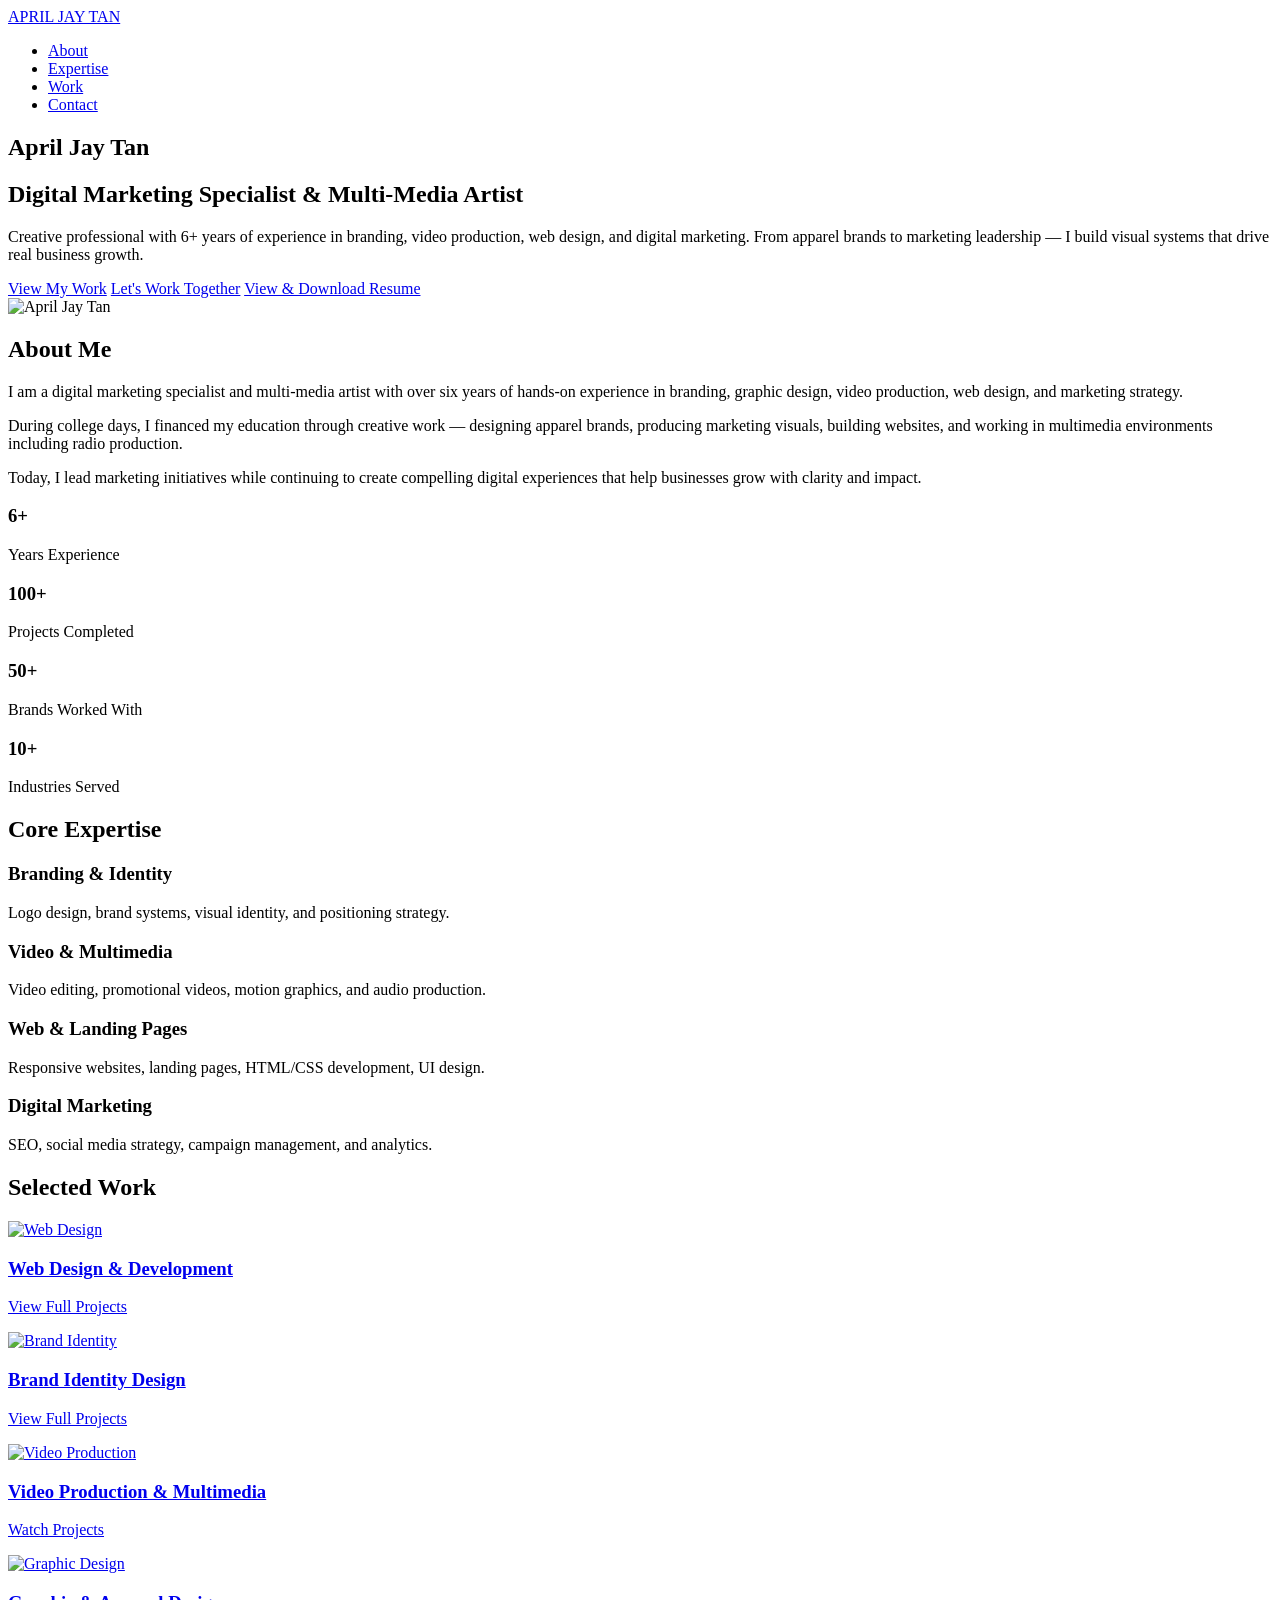
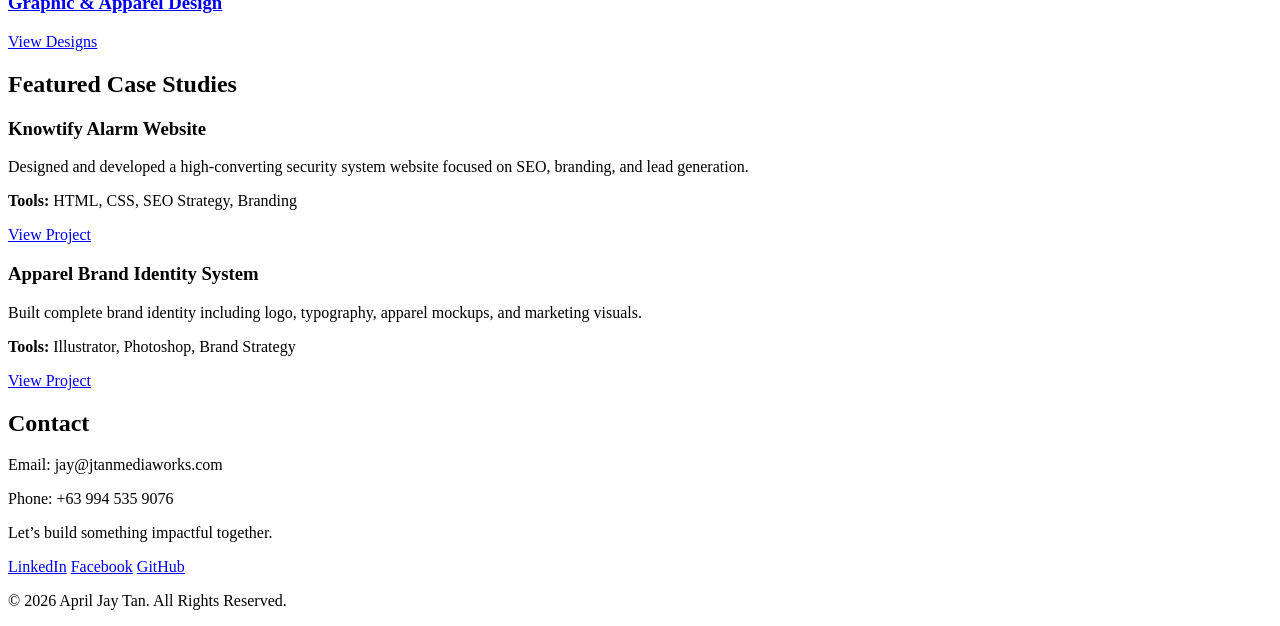
==== index.html @ 12b5ad84 "Update index.html" ====
<!DOCTYPE html>
<html lang="en">
<head>
    <meta charset="UTF-8">
    <title>April Jay Tan | Digital Marketing & Multi-Media Artist</title>
    <meta name="viewport" content="width=device-width, initial-scale=1.0">
    <meta name="description" content="Official portfolio of April Jay Tan - Digital Marketing Specialist and Multi-Media Artist specializing in branding, video production, web design, and marketing strategy.">

    <link rel="stylesheet" href="style.css">

    <!-- Google Font -->
    <link href="https://fonts.googleapis.com/css2?family=Poppins:wght@300;400;600;700&display=swap" rel="stylesheet">
</head>
<body>

<!-- NAVIGATION -->
<nav>
    <div class="container nav-container">
      <a href="#home" class="logo">APRIL JAY TAN</a>
        <ul>
            <li><a href="#about">About</a></li>
            <li><a href="#services">Expertise</a></li>
            <li><a href="#portfolio">Work</a></li>
            <li><a href="#contact">Contact</a></li>
        </ul>
    </div>
</nav>

<!-- HERO SECTION -->
<section id="home" class="hero">
    <div class="container hero-container">

        <div class="hero-text">
            <h1>April Jay Tan</h1>
            <h2 class="hero-subtitle">
                Digital Marketing Specialist & Multi-Media Artist
            </h2>

            <p>
                Creative professional with 6+ years of experience in branding, video production, web design, and digital marketing.
                From apparel brands to marketing leadership — I build visual systems that drive real business growth.
            </p>

            <div class="hero-buttons">
                <a href="#portfolio" class="btn">View My Work</a>
                <a href="#contact" class="btn btn-outline">Let's Work Together</a>
               <a href="resume.html" class="btn btn-download">
    View & Download Resume
</a>
            </div>
        </div>

        <div class="hero-image">
            <img src="assets/profile.jpg" alt="April Jay Tan">
        </div>

    </div>
</section>

<!-- ABOUT -->
<section id="about" class="section reveal">
    <div class="container">
        <h2>About Me</h2>
        <p>
            I am a digital marketing specialist and multi-media artist with over six years of hands-on experience in branding, graphic design, video production, web design, and marketing strategy.
        </p>
        <p>
            During college days, I financed my education through creative work — designing apparel brands, producing marketing visuals, building websites, and working in multimedia environments including radio production.
        </p>
        <p>
            Today, I lead marketing initiatives while continuing to create compelling digital experiences that help businesses grow with clarity and impact.
        </p>
    </div>
</section>
<section class="section stats reveal">
    <div class="container">
        <div class="stats-grid">

            <div class="stat reveal-item">
                <h3>6+</h3>
                <p>Years Experience</p>
            </div>

            <div class="stat reveal-item">
                <h3>100+</h3>
                <p>Projects Completed</p>
            </div>

            <div class="stat reveal-item">
                <h3>50+</h3>
                <p>Brands Worked With</p>
            </div>

            <div class="stat reveal-item">
            <h3>10+</h3>
             <p>Industries Served</p>
            </div>

        </div>
    </div>
</section>

<!-- SERVICES -->
<section id="services" class="section dark reveal">
    <div class="container">
        <h2>Core Expertise</h2>

        <div class="grid">

            <div class="card reveal-item">
                <h3>Branding & Identity</h3>
                <p>Logo design, brand systems, visual identity, and positioning strategy.</p>
            </div>

            <div class="card reveal-item">
                <h3>Video & Multimedia</h3>
                <p>Video editing, promotional videos, motion graphics, and audio production.</p>
            </div>

            <div class="card reveal-item">
                <h3>Web & Landing Pages</h3>
                <p>Responsive websites, landing pages, HTML/CSS development, UI design.</p>
            </div>

            <div class="card reveal-item">
                <h3>Digital Marketing</h3>
                <p>SEO, social media strategy, campaign management, and analytics.</p>
            </div>

        </div>
    </div>
</section>

<!-- PORTFOLIO -->
<section id="portfolio" class="section reveal">
    <div class="container">
        <h2>Selected Work</h2>

        <div class="portfolio-grid">

            <!-- WEB DESIGN -->
            <a href="https://drive.google.com/drive/folders/1FXD6m4TwV2SdyThJhAyAXcdWGxsjp_9W?usp=drive_link" target="_blank" class="portfolio-card reveal-item">
                <img src="assets/work3.jpg" alt="Web Design">
                <div class="portfolio-overlay">
                    <h3>Web Design & Development</h3>
                    <p>View Full Projects</p>
                </div>
            </a>

            <!-- BRAND IDENTITY -->
            <a href="https://drive.google.com/drive/folders/1c5Pv2DrHLdde92zdKosvciFJJFtcgLZe?usp=drive_link" target="_blank" class="portfolio-card reveal-item">
                <img src="assets/work1.jpg" alt="Brand Identity">
                <div class="portfolio-overlay">
                    <h3>Brand Identity Design</h3>
                    <p>View Full Projects</p>
                </div>
            </a>

            <!-- VIDEO -->
            <a href="https://drive.google.com/drive/folders/18ENwpjsiF1KiT8CIb3S_hvZjTEMnW9g3?usp=drive_link" target="_blank" class="portfolio-card reveal-item">
                <img src="assets/work4.jpg" alt="Video Production">
                <div class="portfolio-overlay">
                    <h3>Video Production & Multimedia</h3>
                    <p>Watch Projects</p>
                </div>
            </a>

            <!-- GRAPHIC -->
            <a href="https://drive.google.com/drive/folders/1XiNovJ4yI0jE0cuF_VdtN6Z0Jm-Zs7yp?usp=drive_link" target="_blank" class="portfolio-card reveal-item">
                <img src="assets/work2.jpg" alt="Graphic Design">
                <div class="portfolio-overlay">
                    <h3>Graphic & Apparel Design</h3>
                    <p>View Designs</p>
                </div>
            </a>

        </div>
    </div>
</section>
<!-- CASE STUDIES -->
<section class="section dark reveal">
    <div class="container">
        <h2>Featured Case Studies</h2>

        <div class="case-grid">

            <div class="case-card reveal-item">
                <h3>Knowtify Alarm Website</h3>
                <p>
                    Designed and developed a high-converting security system website
                    focused on SEO, branding, and lead generation.
                </p>
                <p><strong>Tools:</strong> HTML, CSS, SEO Strategy, Branding</p>
                <a href="https://knowtifyalarm.com/"
                   target="_blank" class="btn btn-outline">View Project</a>
            </div>

            <div class="case-card reveal-item">
                <h3>Apparel Brand Identity System</h3>
                <p>
                    Built complete brand identity including logo, typography,
                    apparel mockups, and marketing visuals.
                </p>
                <p><strong>Tools:</strong> Illustrator, Photoshop, Brand Strategy</p>
                <a href="https://drive.google.com/drive/folders/1c5Pv2DrHLdde92zdKosvciFJJFtcgLZe"
                   target="_blank" class="btn btn-outline">View Project</a>
            </div>

        </div>
    </div>
</section>
<!-- CONTACT -->
<section id="contact" class="section dark reveal">
    <div class="container">
        <h2>Contact</h2>
        <p>Email: jay@jtanmediaworks.com</p>
        <p>Phone: +63 994 535 9076</p>
        <p>Let’s build something impactful together.</p>

        <div class="social-links">
            <a href="https://www.linkedin.com/in/april-jay-tan-61a666339/" target="_blank">LinkedIn</a>
            <a href="https://www.facebook.com/apriljay.tan.395" target="_blank">Facebook</a>
            <a href="https://github.com/jaytan-portfolio" target="_blank">GitHub</a>
        </div>

    </div>
</section>

<!-- FOOTER -->
<footer>
    <div class="container">
        <p>© 2026 April Jay Tan. All Rights Reserved.</p>
    </div>
</footer>

<script src="script.js"></script>
</body>

</html>
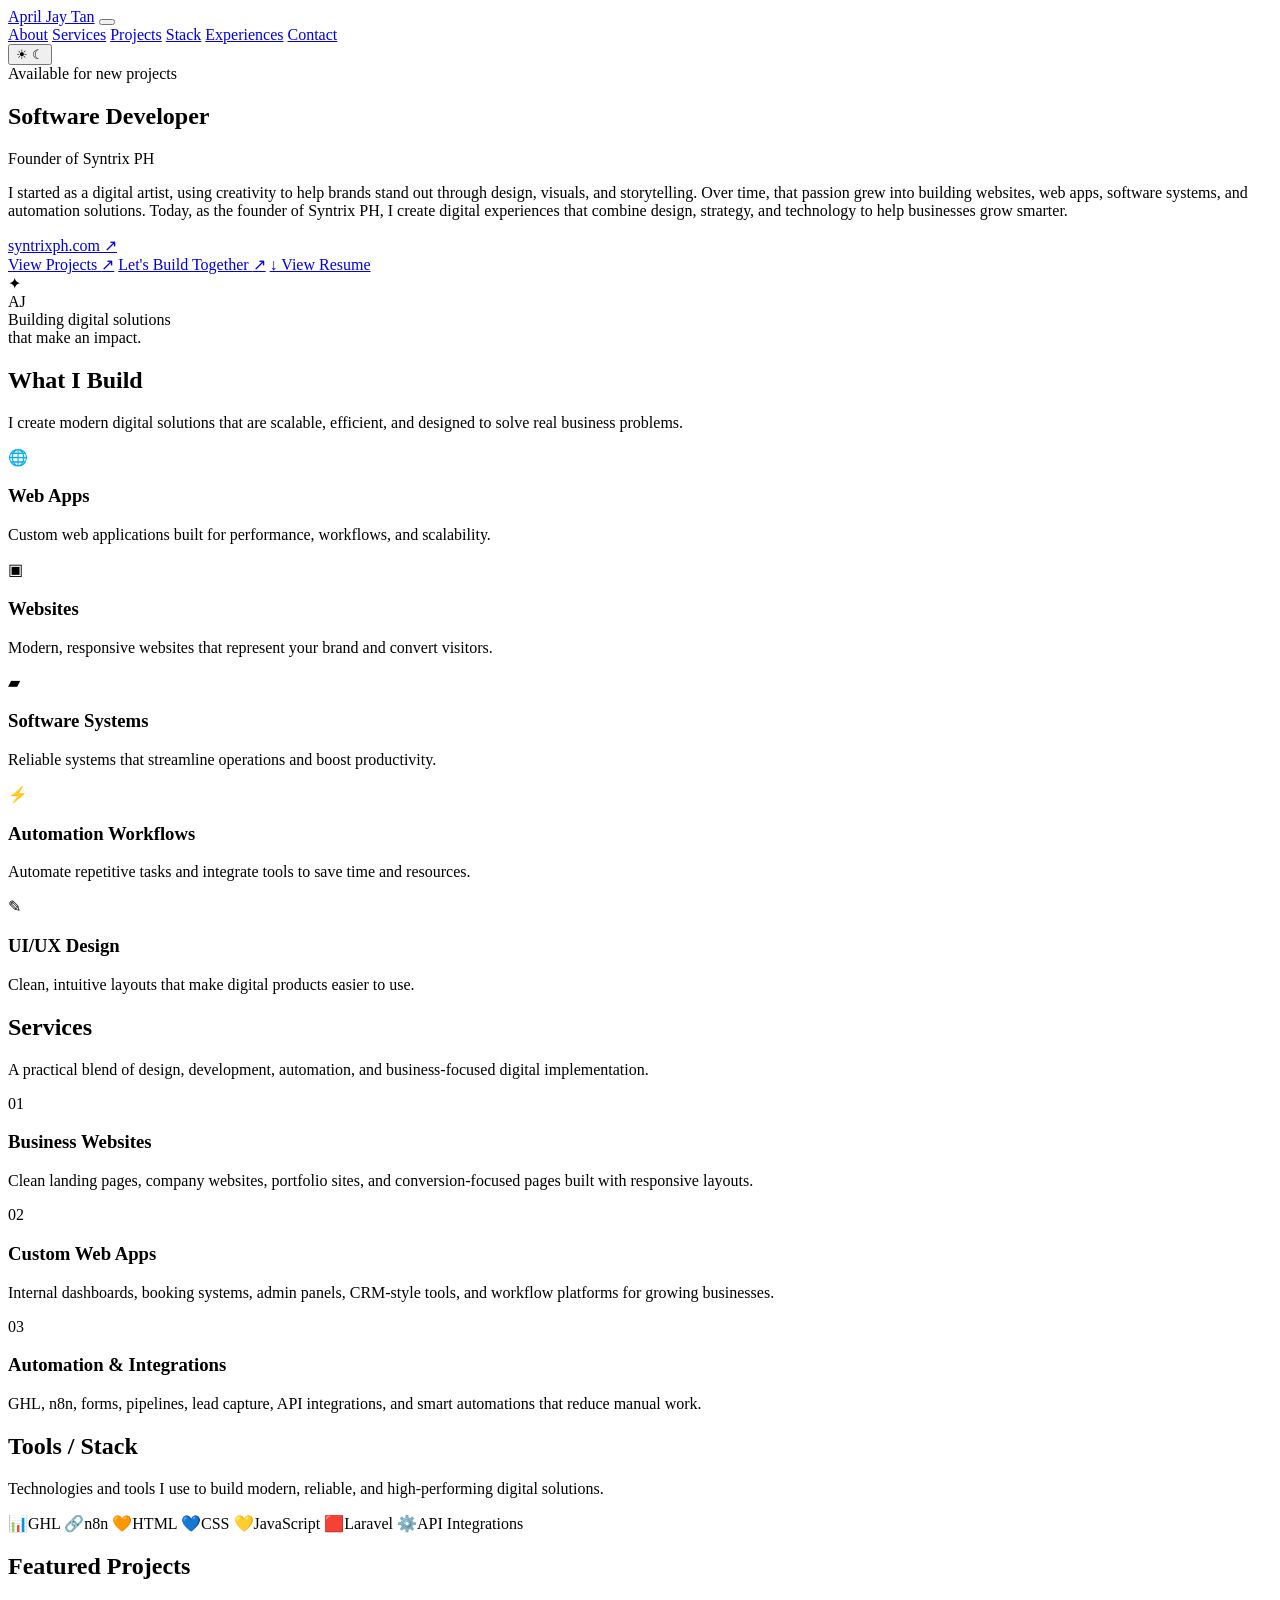
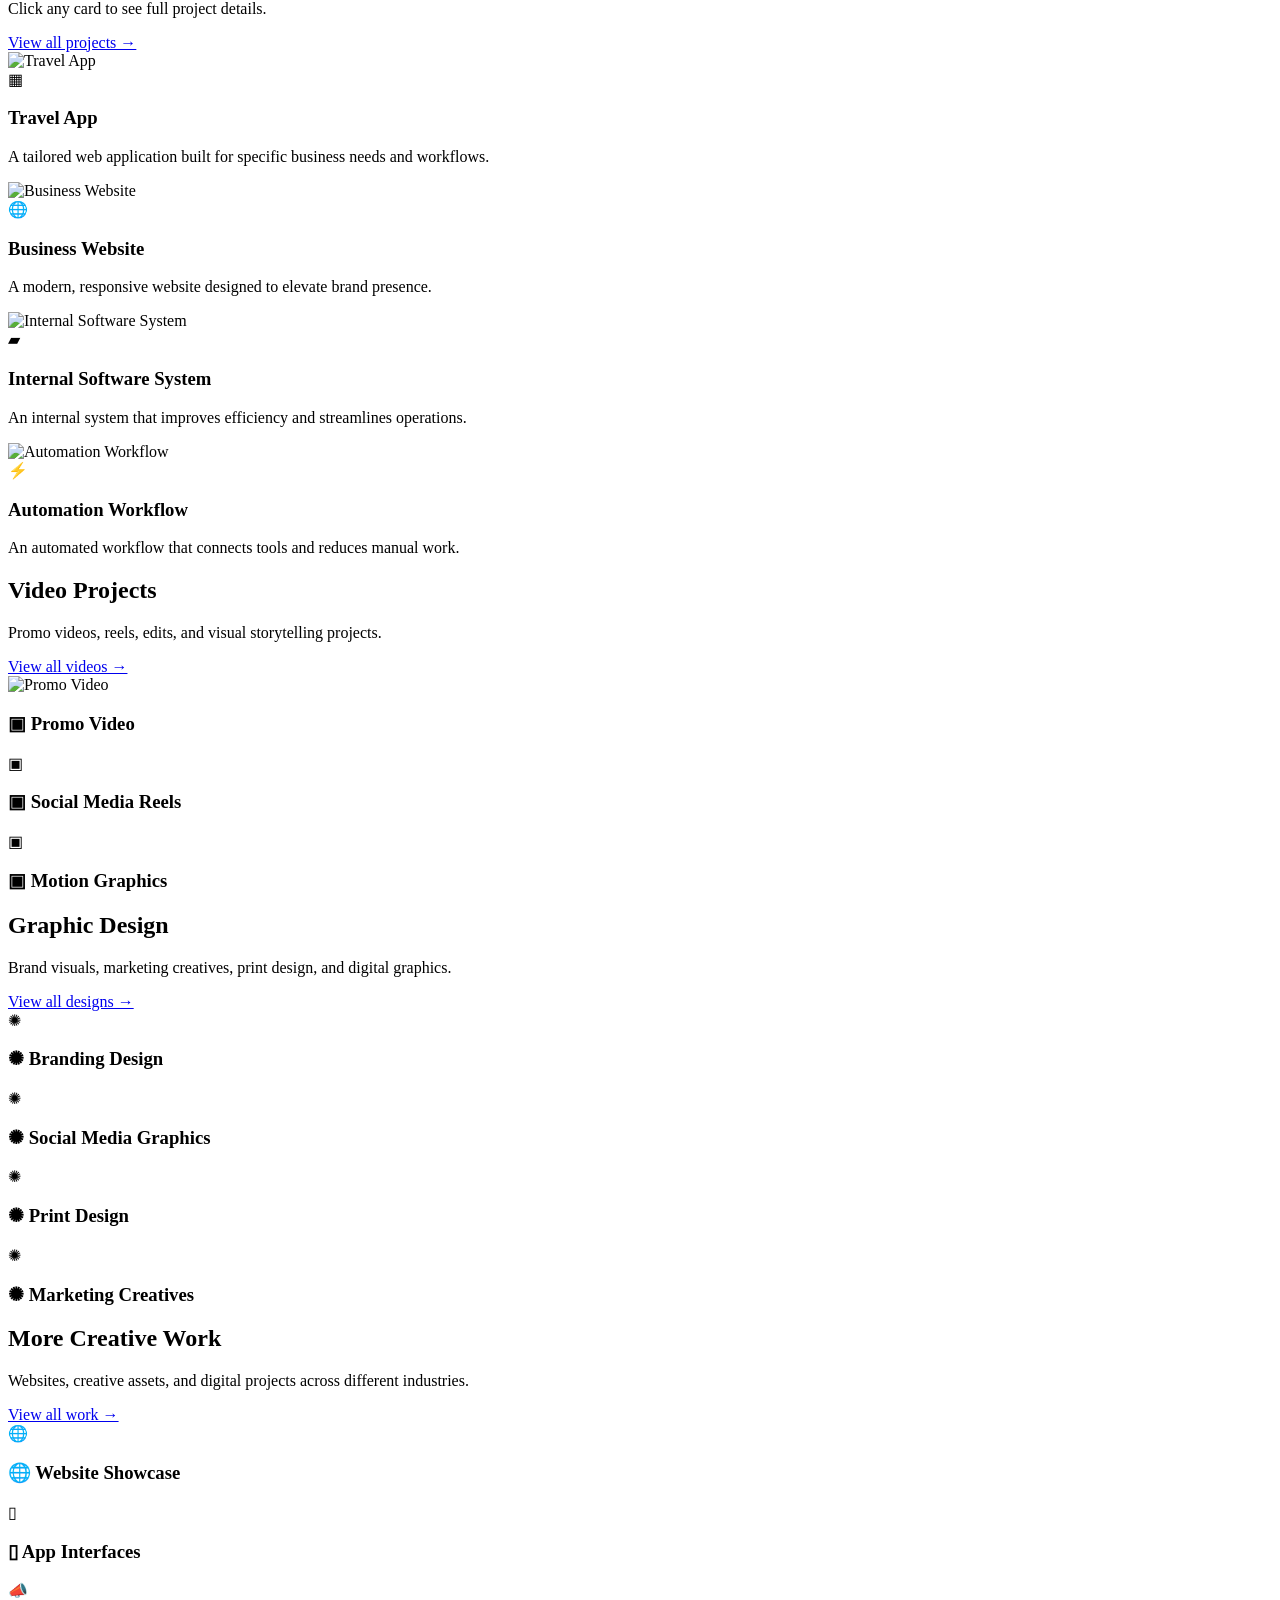
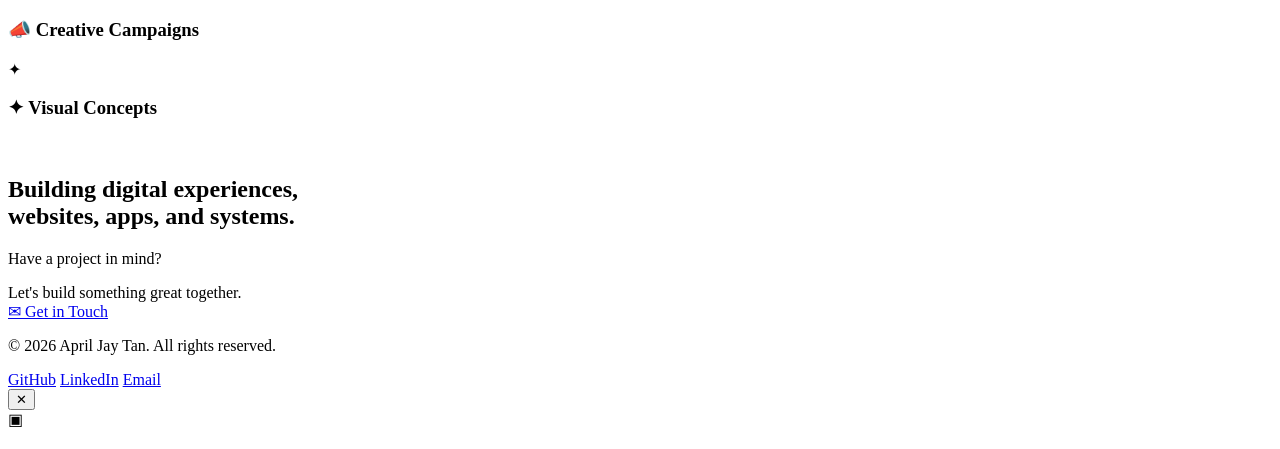
==== commit f7b8fb5a: "Revise index.html for updated portfolio and services Updated portfolio details and added new section" ====
--- a/index.html
+++ b/index.html
@@ -1,243 +1,405 @@
 <!DOCTYPE html>
 <html lang="en">
 <head>
-    <meta charset="UTF-8">
-    <title>April Jay Tan | Digital Marketing & Multi-Media Artist</title>
-    <meta name="viewport" content="width=device-width, initial-scale=1.0">
-    <meta name="description" content="Official portfolio of April Jay Tan - Digital Marketing Specialist and Multi-Media Artist specializing in branding, video production, web design, and marketing strategy.">
-
-    <link rel="stylesheet" href="style.css">
-
-    <!-- Google Font -->
-    <link href="https://fonts.googleapis.com/css2?family=Poppins:wght@300;400;600;700&display=swap" rel="stylesheet">
+  <meta charset="UTF-8" />
+  <meta name="viewport" content="width=device-width, initial-scale=1.0" />
+  <title>April Jay Tan | Software Developer & Founder of Syntrix PH</title>
+  <meta name="description" content="Official portfolio of April Jay Tan, software developer and founder of Syntrix PH. Building web apps, websites, software systems, automation workflows, GHL and n8n integrations." />
+  <link rel="icon" type="image/x-icon" href="assets/favicon.png">
+  <link rel="preconnect" href="https://fonts.googleapis.com">
+  <link rel="preconnect" href="https://fonts.gstatic.com" crossorigin>
+  <link href="https://fonts.googleapis.com/css2?family=Inter:wght@400;500;600;700;800;900&display=swap" rel="stylesheet">
+  <link rel="stylesheet" href="style.css" />
 </head>
 <body>
-
-<!-- NAVIGATION -->
-<nav>
-    <div class="container nav-container">
-      <a href="#home" class="logo">APRIL JAY TAN</a>
-        <ul>
-            <li><a href="#about">About</a></li>
-            <li><a href="#services">Expertise</a></li>
-            <li><a href="#portfolio">Work</a></li>
-            <li><a href="#contact">Contact</a></li>
-        </ul>
+  <div class="page-glow page-glow-one"></div>
+  <div class="page-glow page-glow-two"></div>
+
+  <header class="site-header">
+    <nav class="nav-shell" aria-label="Main navigation">
+      <a href="#home" class="brand">April Jay Tan</a>
+
+      <button class="mobile-menu-btn" type="button" aria-label="Toggle menu">
+        <span></span>
+        <span></span>
+      </button>
+
+      <div class="nav-links" id="navLinks">
+        <a href="#about">About</a>
+        <a href="#services">Services</a>
+        <a href="#projects">Projects</a>
+        <a href="#stack">Stack</a>
+        <a href="experiences.html">Experiences</a>
+        <a href="#contact">Contact</a>
+      </div>
+
+      <button class="theme-toggle" id="themeToggle" type="button" aria-label="Switch to dark mode" title="Toggle dark / light mode">
+        <span class="toggle-icon toggle-sun">☀</span>
+        <span class="toggle-track"><span class="toggle-thumb"></span></span>
+        <span class="toggle-icon toggle-moon">☾</span>
+      </button>
+    </nav>
+  </header>
+
+  <main>
+    <section id="home" class="hero section-space">
+      <div class="container hero-grid">
+        <div class="hero-copy reveal">
+          <div class="status-pill"><span></span>Available for new projects</div>
+          <h1>Software Developer</h1>
+          <p class="hero-kicker">Founder of Syntrix PH</p>
+          <p class="hero-story">
+            I started as a digital artist, using creativity to help brands stand out through design, visuals, and storytelling. Over time, that passion grew into building websites, web apps, software systems, and automation solutions. Today, as the founder of Syntrix PH, I create digital experiences that combine design, strategy, and technology to help businesses grow smarter.
+          </p>
+          <a class="site-link" href="https://www.syntrixph.com" target="_blank" rel="noopener">syntrixph.com <span>↗</span></a>
+          <div class="hero-actions">
+            <a href="#projects" class="btn btn-primary">View Projects <span>↗</span></a>
+            <a href="#contact" class="btn btn-soft">Let's Build Together <span>↗</span></a>
+            <a href="resume2.html" class="btn btn-outline">↓ View Resume</a>
+          </div>
+        </div>
+
+        <div class="hero-visual reveal">
+          <div class="portrait-card">
+            <div class="sparkle">✦</div>
+            <div class="portrait-orbit orbit-one"></div>
+            <div class="portrait-orbit orbit-two"></div>
+            <img src="assets/profile.jpg" alt="April Jay Tan" onerror="this.style.display='none'; this.nextElementSibling.style.display='grid';">
+            <div class="portrait-fallback" aria-hidden="true">AJ</div>
+            <div class="floating-note"><span></span>Building digital solutions<br>that make an impact.</div>
+          </div>
+        </div>
+      </div>
+    </section>
+
+    <section id="about" class="container panel reveal">
+      <div class="section-head split-head">
+        <h2>What I Build</h2>
+        <p>I create modern digital solutions that are scalable, efficient, and designed to solve real business problems.</p>
+      </div>
+      <div class="service-grid five-grid">
+        <article class="mini-card reveal-item">
+          <div class="icon blue">🌐</div>
+          <h3>Web Apps</h3>
+          <p>Custom web applications built for performance, workflows, and scalability.</p>
+        </article>
+        <article class="mini-card reveal-item">
+          <div class="icon cyan">▣</div>
+          <h3>Websites</h3>
+          <p>Modern, responsive websites that represent your brand and convert visitors.</p>
+        </article>
+        <article class="mini-card reveal-item">
+          <div class="icon purple">▰</div>
+          <h3>Software Systems</h3>
+          <p>Reliable systems that streamline operations and boost productivity.</p>
+        </article>
+        <article class="mini-card reveal-item">
+          <div class="icon green">⚡</div>
+          <h3>Automation Workflows</h3>
+          <p>Automate repetitive tasks and integrate tools to save time and resources.</p>
+        </article>
+        <article class="mini-card reveal-item">
+          <div class="icon pink">✎</div>
+          <h3>UI/UX Design</h3>
+          <p>Clean, intuitive layouts that make digital products easier to use.</p>
+        </article>
+      </div>
+    </section>
+
+    <section id="services" class="container panel reveal">
+      <div class="section-head split-head">
+        <h2>Services</h2>
+        <p>A practical blend of design, development, automation, and business-focused digital implementation.</p>
+      </div>
+      <div class="wide-grid">
+        <article class="feature-card reveal-item">
+          <span class="feature-number">01</span>
+          <h3>Business Websites</h3>
+          <p>Clean landing pages, company websites, portfolio sites, and conversion-focused pages built with responsive layouts.</p>
+        </article>
+        <article class="feature-card reveal-item">
+          <span class="feature-number">02</span>
+          <h3>Custom Web Apps</h3>
+          <p>Internal dashboards, booking systems, admin panels, CRM-style tools, and workflow platforms for growing businesses.</p>
+        </article>
+        <article class="feature-card reveal-item">
+          <span class="feature-number">03</span>
+          <h3>Automation & Integrations</h3>
+          <p>GHL, n8n, forms, pipelines, lead capture, API integrations, and smart automations that reduce manual work.</p>
+        </article>
+      </div>
+    </section>
+
+    <section id="stack" class="container panel reveal">
+      <div class="section-head split-head">
+        <h2>Tools / Stack</h2>
+        <p>Technologies and tools I use to build modern, reliable, and high-performing digital solutions.</p>
+      </div>
+      <div class="stack-pills">
+        <span><b>📊</b>GHL</span>
+        <span><b>🔗</b>n8n</span>
+        <span><b>🧡</b>HTML</span>
+        <span><b>💙</b>CSS</span>
+        <span><b>💛</b>JavaScript</span>
+        <span><b>🟥</b>Laravel</span>
+        <span><b>⚙️</b>API Integrations</span>
+      </div>
+    </section>
+
+    <section id="projects" class="container panel reveal">
+      <div class="section-head row-head">
+        <div>
+          <h2>Featured Projects</h2>
+          <p>Click any card to see full project details.</p>
+        </div>
+        <a href="#contact" class="text-link">View all projects →</a>
+      </div>
+      <div class="project-grid">
+
+        <article class="project-card reveal-item popup-card"
+          data-modal-title="Travel App"
+          data-modal-category="Web Application"
+          data-modal-description="A tailored web application built for specific business needs and workflows. This travel planning app helps users discover destinations, book trips, and manage their travel itinerary all in one place — delivering a seamless experience from search to booking."
+          data-modal-tech="HTML,CSS,JavaScript,Laravel,API Integrations"
+          data-modal-image="assets/TRAVEL APP.jpg">
+          <div class="img-fill"><img src="assets/TRAVEL APP.jpg" alt="Travel App"></div>
+          <div class="project-body">
+            <div class="icon blue">▦</div>
+            <div>
+              <h3>Travel App</h3>
+              <p>A tailored web application built for specific business needs and workflows.</p>
+            </div>
+          </div>
+        </article>
+
+        <article class="project-card reveal-item popup-card"
+          data-modal-title="Business Website"
+          data-modal-category="Website"
+          data-modal-description="A modern, responsive website designed to elevate brand presence and convert visitors into clients. Built with clean design principles, fast load times, and mobile-first layouts that create a strong first impression across all devices."
+          data-modal-tech="HTML,CSS,JavaScript"
+          data-modal-image="assets/work1.jpg">
+          <div class="img-fill"><img src="assets/work1.jpg" alt="Business Website"></div>
+          <div class="project-body">
+            <div class="icon green">🌐</div>
+            <div>
+              <h3>Business Website</h3>
+              <p>A modern, responsive website designed to elevate brand presence.</p>
+            </div>
+          </div>
+        </article>
+
+        <article class="project-card reveal-item popup-card"
+          data-modal-title="Internal Software System"
+          data-modal-category="Software System"
+          data-modal-description="An internal system that improves efficiency and streamlines operations for growing businesses. Features include dashboard analytics, user management, task tracking, and workflow automation — all in one centralized platform."
+          data-modal-tech="Laravel,MySQL,JavaScript,PHP"
+          data-modal-image="assets/work2.jpg">
+          <div class="img-fill"><img src="assets/work2.jpg" alt="Internal Software System"></div>
+          <div class="project-body">
+            <div class="icon purple">▰</div>
+            <div>
+              <h3>Internal Software System</h3>
+              <p>An internal system that improves efficiency and streamlines operations.</p>
+            </div>
+          </div>
+        </article>
+
+        <article class="project-card reveal-item popup-card"
+          data-modal-title="Automation Workflow"
+          data-modal-category="Automation"
+          data-modal-description="An automated workflow that connects tools and reduces manual work using GHL and n8n integrations. This system automates lead capture, follow-up sequences, notifications, and data syncing across multiple platforms without manual intervention."
+          data-modal-tech="n8n,GHL,API Integrations,Webhooks"
+          data-modal-image="assets/work3.jpg">
+          <div class="img-fill"><img src="assets/work3.jpg" alt="Automation Workflow"></div>
+          <div class="project-body">
+            <div class="icon green">⚡</div>
+            <div>
+              <h3>Automation Workflow</h3>
+              <p>An automated workflow that connects tools and reduces manual work.</p>
+            </div>
+          </div>
+        </article>
+
+      </div>
+    </section>
+
+    <section class="container panel reveal">
+      <div class="section-head row-head">
+        <div>
+          <h2>Video Projects</h2>
+          <p>Promo videos, reels, edits, and visual storytelling projects.</p>
+        </div>
+        <a href="#contact" class="text-link">View all videos →</a>
+      </div>
+      <div class="media-grid three-grid">
+
+        <article class="media-card reveal-item popup-card"
+          data-modal-title="Promo Video"
+          data-modal-category="Video Production"
+          data-modal-description="A professionally crafted promo video that captures the brand's essence and communicates key messages through compelling visuals, music, and storytelling. Ideal for product launches, brand awareness campaigns, and social media distribution."
+          data-modal-tech="Video Editing,Color Grading,Motion Graphics,Sound Design"
+          data-modal-image="assets/work4.jpg">
+          <div class="img-fill"><img src="assets/work4.jpg" alt="Promo Video"></div>
+          <h3>▣ Promo Video</h3>
+        </article>
+
+        <article class="media-card reveal-item popup-card"
+          data-modal-title="Social Media Reels"
+          data-modal-category="Video Production"
+          data-modal-description="Engaging short-form video content optimized for Instagram Reels, TikTok, and Facebook. These reels are crafted to capture attention in the first 3 seconds and drive meaningful engagement through fast-paced edits and on-brand visuals."
+          data-modal-tech="Video Editing,Transitions,Text Animations,Audio Mixing">
+          <div class="img-fill img-fill--empty">▣</div>
+          <h3>▣ Social Media Reels</h3>
+        </article>
+
+        <article class="media-card reveal-item popup-card"
+          data-modal-title="Motion Graphics"
+          data-modal-category="Video Production"
+          data-modal-description="Dynamic motion graphics and animated visuals used for intros, explainer videos, logo animations, and visual effects. Each piece is crafted to bring brands and ideas to life through fluid movement and purposeful design."
+          data-modal-tech="After Effects,Motion Design,Animation,Visual Effects">
+          <div class="img-fill img-fill--empty">▣</div>
+          <h3>▣ Motion Graphics</h3>
+        </article>
+
+      </div>
+    </section>
+
+    <section class="container panel reveal">
+      <div class="section-head row-head">
+        <div>
+          <h2>Graphic Design</h2>
+          <p>Brand visuals, marketing creatives, print design, and digital graphics.</p>
+        </div>
+        <a href="#contact" class="text-link">View all designs →</a>
+      </div>
+      <div class="media-grid four-grid">
+
+        <article class="media-card reveal-item popup-card"
+          data-modal-title="Branding Design"
+          data-modal-category="Graphic Design"
+          data-modal-description="Complete brand identity systems including logo design, color palettes, typography, and brand guidelines. Each brand is crafted to tell a unique story and create a lasting impression across all touchpoints and platforms."
+          data-modal-tech="Adobe Illustrator,Adobe Photoshop,Brand Strategy,Typography">
+          <div class="img-fill img-fill--empty">✺</div>
+          <h3>✺ Branding Design</h3>
+        </article>
+
+        <article class="media-card reveal-item popup-card"
+          data-modal-title="Social Media Graphics"
+          data-modal-category="Graphic Design"
+          data-modal-description="Eye-catching social media graphics and content templates designed for Facebook, Instagram, LinkedIn, and other platforms. Includes post designs, story templates, carousel layouts, and highlight covers tailored to each brand."
+          data-modal-tech="Adobe Photoshop,Canva,Content Strategy,Layout Design">
+          <div class="img-fill img-fill--empty">✺</div>
+          <h3>✺ Social Media Graphics</h3>
+        </article>
+
+        <article class="media-card reveal-item popup-card"
+          data-modal-title="Print Design"
+          data-modal-category="Graphic Design"
+          data-modal-description="Professional print-ready designs for flyers, brochures, business cards, banners, and other marketing materials. Every piece is designed with proper print specifications in mind to ensure crisp, high-quality results."
+          data-modal-tech="Adobe InDesign,Adobe Illustrator,Print Production,Layout Design">
+          <div class="img-fill img-fill--empty">✺</div>
+          <h3>✺ Print Design</h3>
+        </article>
+
+        <article class="media-card reveal-item popup-card"
+          data-modal-title="Marketing Creatives"
+          data-modal-category="Graphic Design"
+          data-modal-description="Strategic marketing creatives designed to drive conversions and brand awareness. Includes ad creatives, email banners, landing page graphics, and campaign visuals tailored to resonate with the target audience and achieve campaign goals."
+          data-modal-tech="Adobe Photoshop,Canva,Marketing Strategy,Ad Design">
+          <div class="img-fill img-fill--empty">✺</div>
+          <h3>✺ Marketing Creatives</h3>
+        </article>
+
+      </div>
+    </section>
+
+    <section class="container panel reveal">
+      <div class="section-head row-head">
+        <div>
+          <h2>More Creative Work</h2>
+          <p>Websites, creative assets, and digital projects across different industries.</p>
+        </div>
+        <a href="#contact" class="text-link">View all work →</a>
+      </div>
+      <div class="media-grid four-grid">
+
+        <article class="media-card reveal-item popup-card"
+          data-modal-title="Website Showcase"
+          data-modal-category="Web Design"
+          data-modal-description="A curated showcase of websites built across different industries — from corporate sites and e-commerce to portfolios and landing pages. Each project focuses on modern design aesthetics, fast performance, and exceptional user experience."
+          data-modal-tech="HTML,CSS,JavaScript,WordPress,Laravel">
+          <div class="img-fill img-fill--empty">🌐</div>
+          <h3>🌐 Website Showcase</h3>
+        </article>
+
+        <article class="media-card reveal-item popup-card"
+          data-modal-title="App Interfaces"
+          data-modal-category="UI/UX Design"
+          data-modal-description="UI/UX design work for web and mobile applications — wireframes, prototypes, and polished interfaces that prioritize usability and visual clarity. Every design is built around real user flows, intuitive navigation, and thoughtful interaction patterns."
+          data-modal-tech="Figma,UI Design,UX Research,Prototyping">
+          <div class="img-fill img-fill--empty">▯</div>
+          <h3>▯ App Interfaces</h3>
+        </article>
+
+        <article class="media-card reveal-item popup-card"
+          data-modal-title="Creative Campaigns"
+          data-modal-category="Creative Direction"
+          data-modal-description="End-to-end creative campaigns that combine strategy, design, and storytelling. These projects span digital ads, social media campaigns, and brand activations — all crafted to connect authentically with the right audience and achieve measurable results."
+          data-modal-tech="Creative Strategy,Copywriting,Graphic Design,Social Media">
+          <div class="img-fill img-fill--empty">📣</div>
+          <h3>📣 Creative Campaigns</h3>
+        </article>
+
+        <article class="media-card reveal-item popup-card"
+          data-modal-title="Visual Concepts"
+          data-modal-category="Creative Direction"
+          data-modal-description="Experimental and concept-driven visual work — mood boards, art direction, and creative explorations that push the boundaries of design and storytelling. A creative space for ideas, aesthetics, and bold visual thinking."
+          data-modal-tech="Art Direction,Concept Design,Visual Storytelling,Adobe Creative Suite">
+          <div class="img-fill img-fill--empty">✦</div>
+          <h3>✦ Visual Concepts</h3>
+        </article>
+
+      </div>
+    </section>
+
+    <section id="contact" class="container cta-panel reveal">
+      <div class="avatar-mark"><source><img src="assets/favicon.png" alt=""></div>
+      <div>
+        <h2>Building digital experiences,<br>websites, apps, and systems.</h2>
+      </div>
+      <div class="cta-copy">
+        <p>Have a project in mind?</p>
+        <span>Let's build something great together.</span>
+      </div>
+      <a class="btn btn-primary" href="mailto:jay@jtanmediaworks.com">✉ Get in Touch</a>
+    </section>
+  </main>
+
+  <footer class="site-footer">
+    <p>© 2026 April Jay Tan. All rights reserved.</p>
+    <div class="footer-icons">
+      <a href="#" aria-label="GitHub">GitHub</a>
+      <a href="#" aria-label="LinkedIn">LinkedIn</a>
+      <a href="mailto:jay@jtanmediaworks.com" aria-label="Email">Email</a>
     </div>
-</nav>
-
-<!-- HERO SECTION -->
-<section id="home" class="hero">
-    <div class="container hero-container">
-
-        <div class="hero-text">
-            <h1>April Jay Tan</h1>
-            <h2 class="hero-subtitle">
-                Digital Marketing Specialist & Multi-Media Artist
-            </h2>
-
-            <p>
-                Creative professional with 6+ years of experience in branding, video production, web design, and digital marketing.
-                From apparel brands to marketing leadership — I build visual systems that drive real business growth.
-            </p>
-
-            <div class="hero-buttons">
-                <a href="#portfolio" class="btn">View My Work</a>
-                <a href="#contact" class="btn btn-outline">Let's Work Together</a>
-               <a href="resume.html" class="btn btn-download">
-    View & Download Resume
-</a>
-            </div>
-        </div>
-
-        <div class="hero-image">
-            <img src="assets/profile.jpg" alt="April Jay Tan">
-        </div>
-
+  </footer>
+
+  <!-- Project detail modal -->
+  <div class="modal-overlay" id="projectModal" role="dialog" aria-modal="true" aria-labelledby="modalTitle">
+    <div class="modal-box">
+      <button class="modal-close" id="modalClose" aria-label="Close modal">✕</button>
+      <div class="modal-image" id="modalImageWrap">
+        <div class="modal-image-fallback" id="modalImageFallback">▣</div>
+      </div>
+      <div class="modal-content">
+        <span class="modal-category" id="modalCategory"></span>
+        <h2 class="modal-title" id="modalTitle"></h2>
+        <p class="modal-description" id="modalDescription"></p>
+        <div class="modal-tech" id="modalTech"></div>
+      </div>
     </div>
-</section>
-
-<!-- ABOUT -->
-<section id="about" class="section reveal">
-    <div class="container">
-        <h2>About Me</h2>
-        <p>
-            I am a digital marketing specialist and multi-media artist with over six years of hands-on experience in branding, graphic design, video production, web design, and marketing strategy.
-        </p>
-        <p>
-            During college days, I financed my education through creative work — designing apparel brands, producing marketing visuals, building websites, and working in multimedia environments including radio production.
-        </p>
-        <p>
-            Today, I lead marketing initiatives while continuing to create compelling digital experiences that help businesses grow with clarity and impact.
-        </p>
-    </div>
-</section>
-<section class="section stats reveal">
-    <div class="container">
-        <div class="stats-grid">
-
-            <div class="stat reveal-item">
-                <h3>6+</h3>
-                <p>Years Experience</p>
-            </div>
-
-            <div class="stat reveal-item">
-                <h3>100+</h3>
-                <p>Projects Completed</p>
-            </div>
-
-            <div class="stat reveal-item">
-                <h3>50+</h3>
-                <p>Brands Worked With</p>
-            </div>
-
-            <div class="stat reveal-item">
-            <h3>10+</h3>
-             <p>Industries Served</p>
-            </div>
-
-        </div>
-    </div>
-</section>
-
-<!-- SERVICES -->
-<section id="services" class="section dark reveal">
-    <div class="container">
-        <h2>Core Expertise</h2>
-
-        <div class="grid">
-
-            <div class="card reveal-item">
-                <h3>Branding & Identity</h3>
-                <p>Logo design, brand systems, visual identity, and positioning strategy.</p>
-            </div>
-
-            <div class="card reveal-item">
-                <h3>Video & Multimedia</h3>
-                <p>Video editing, promotional videos, motion graphics, and audio production.</p>
-            </div>
-
-            <div class="card reveal-item">
-                <h3>Web & Landing Pages</h3>
-                <p>Responsive websites, landing pages, HTML/CSS development, UI design.</p>
-            </div>
-
-            <div class="card reveal-item">
-                <h3>Digital Marketing</h3>
-                <p>SEO, social media strategy, campaign management, and analytics.</p>
-            </div>
-
-        </div>
-    </div>
-</section>
-
-<!-- PORTFOLIO -->
-<section id="portfolio" class="section reveal">
-    <div class="container">
-        <h2>Selected Work</h2>
-
-        <div class="portfolio-grid">
-
-            <!-- WEB DESIGN -->
-            <a href="https://drive.google.com/drive/folders/1FXD6m4TwV2SdyThJhAyAXcdWGxsjp_9W?usp=drive_link" target="_blank" class="portfolio-card reveal-item">
-                <img src="assets/work3.jpg" alt="Web Design">
-                <div class="portfolio-overlay">
-                    <h3>Web Design & Development</h3>
-                    <p>View Full Projects</p>
-                </div>
-            </a>
-
-            <!-- BRAND IDENTITY -->
-            <a href="https://drive.google.com/drive/folders/1c5Pv2DrHLdde92zdKosvciFJJFtcgLZe?usp=drive_link" target="_blank" class="portfolio-card reveal-item">
-                <img src="assets/work1.jpg" alt="Brand Identity">
-                <div class="portfolio-overlay">
-                    <h3>Brand Identity Design</h3>
-                    <p>View Full Projects</p>
-                </div>
-            </a>
-
-            <!-- VIDEO -->
-            <a href="https://drive.google.com/drive/folders/18ENwpjsiF1KiT8CIb3S_hvZjTEMnW9g3?usp=drive_link" target="_blank" class="portfolio-card reveal-item">
-                <img src="assets/work4.jpg" alt="Video Production">
-                <div class="portfolio-overlay">
-                    <h3>Video Production & Multimedia</h3>
-                    <p>Watch Projects</p>
-                </div>
-            </a>
-
-            <!-- GRAPHIC -->
-            <a href="https://drive.google.com/drive/folders/1XiNovJ4yI0jE0cuF_VdtN6Z0Jm-Zs7yp?usp=drive_link" target="_blank" class="portfolio-card reveal-item">
-                <img src="assets/work2.jpg" alt="Graphic Design">
-                <div class="portfolio-overlay">
-                    <h3>Graphic & Apparel Design</h3>
-                    <p>View Designs</p>
-                </div>
-            </a>
-
-        </div>
-    </div>
-</section>
-<!-- CASE STUDIES -->
-<section class="section dark reveal">
-    <div class="container">
-        <h2>Featured Case Studies</h2>
-
-        <div class="case-grid">
-
-            <div class="case-card reveal-item">
-                <h3>Knowtify Alarm Website</h3>
-                <p>
-                    Designed and developed a high-converting security system website
-                    focused on SEO, branding, and lead generation.
-                </p>
-                <p><strong>Tools:</strong> HTML, CSS, SEO Strategy, Branding</p>
-                <a href="https://knowtifyalarm.com/"
-                   target="_blank" class="btn btn-outline">View Project</a>
-            </div>
-
-            <div class="case-card reveal-item">
-                <h3>Apparel Brand Identity System</h3>
-                <p>
-                    Built complete brand identity including logo, typography,
-                    apparel mockups, and marketing visuals.
-                </p>
-                <p><strong>Tools:</strong> Illustrator, Photoshop, Brand Strategy</p>
-                <a href="https://drive.google.com/drive/folders/1c5Pv2DrHLdde92zdKosvciFJJFtcgLZe"
-                   target="_blank" class="btn btn-outline">View Project</a>
-            </div>
-
-        </div>
-    </div>
-</section>
-<!-- CONTACT -->
-<section id="contact" class="section dark reveal">
-    <div class="container">
-        <h2>Contact</h2>
-        <p>Email: jay@jtanmediaworks.com</p>
-        <p>Phone: +63 994 535 9076</p>
-        <p>Let’s build something impactful together.</p>
-
-        <div class="social-links">
-            <a href="https://www.linkedin.com/in/april-jay-tan-61a666339/" target="_blank">LinkedIn</a>
-            <a href="https://www.facebook.com/apriljay.tan.395" target="_blank">Facebook</a>
-            <a href="https://github.com/jaytan-portfolio" target="_blank">GitHub</a>
-        </div>
-
-    </div>
-</section>
-
-<!-- FOOTER -->
-<footer>
-    <div class="container">
-        <p>© 2026 April Jay Tan. All Rights Reserved.</p>
-    </div>
-</footer>
-
-<script src="script.js"></script>
+  </div>
+
+  <script src="script.js"></script>
 </body>
-
 </html>
-
-
-
-
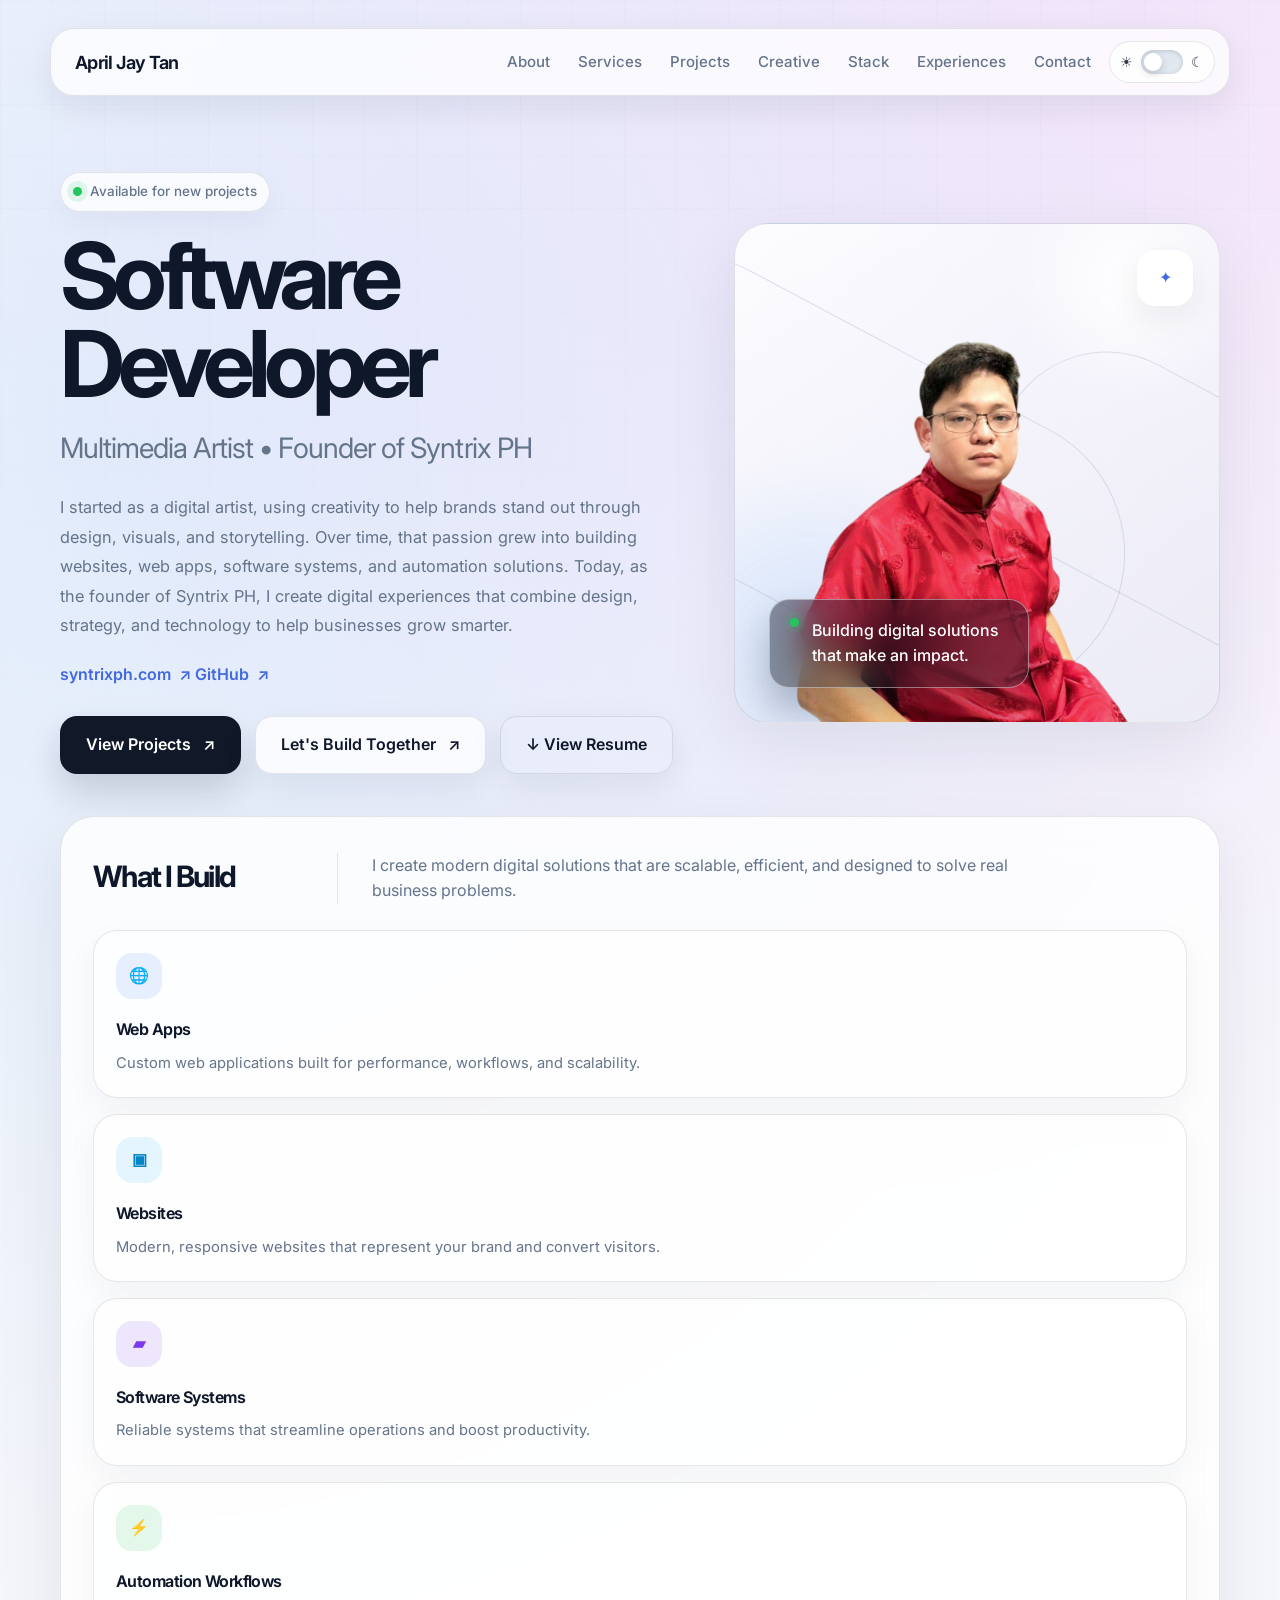
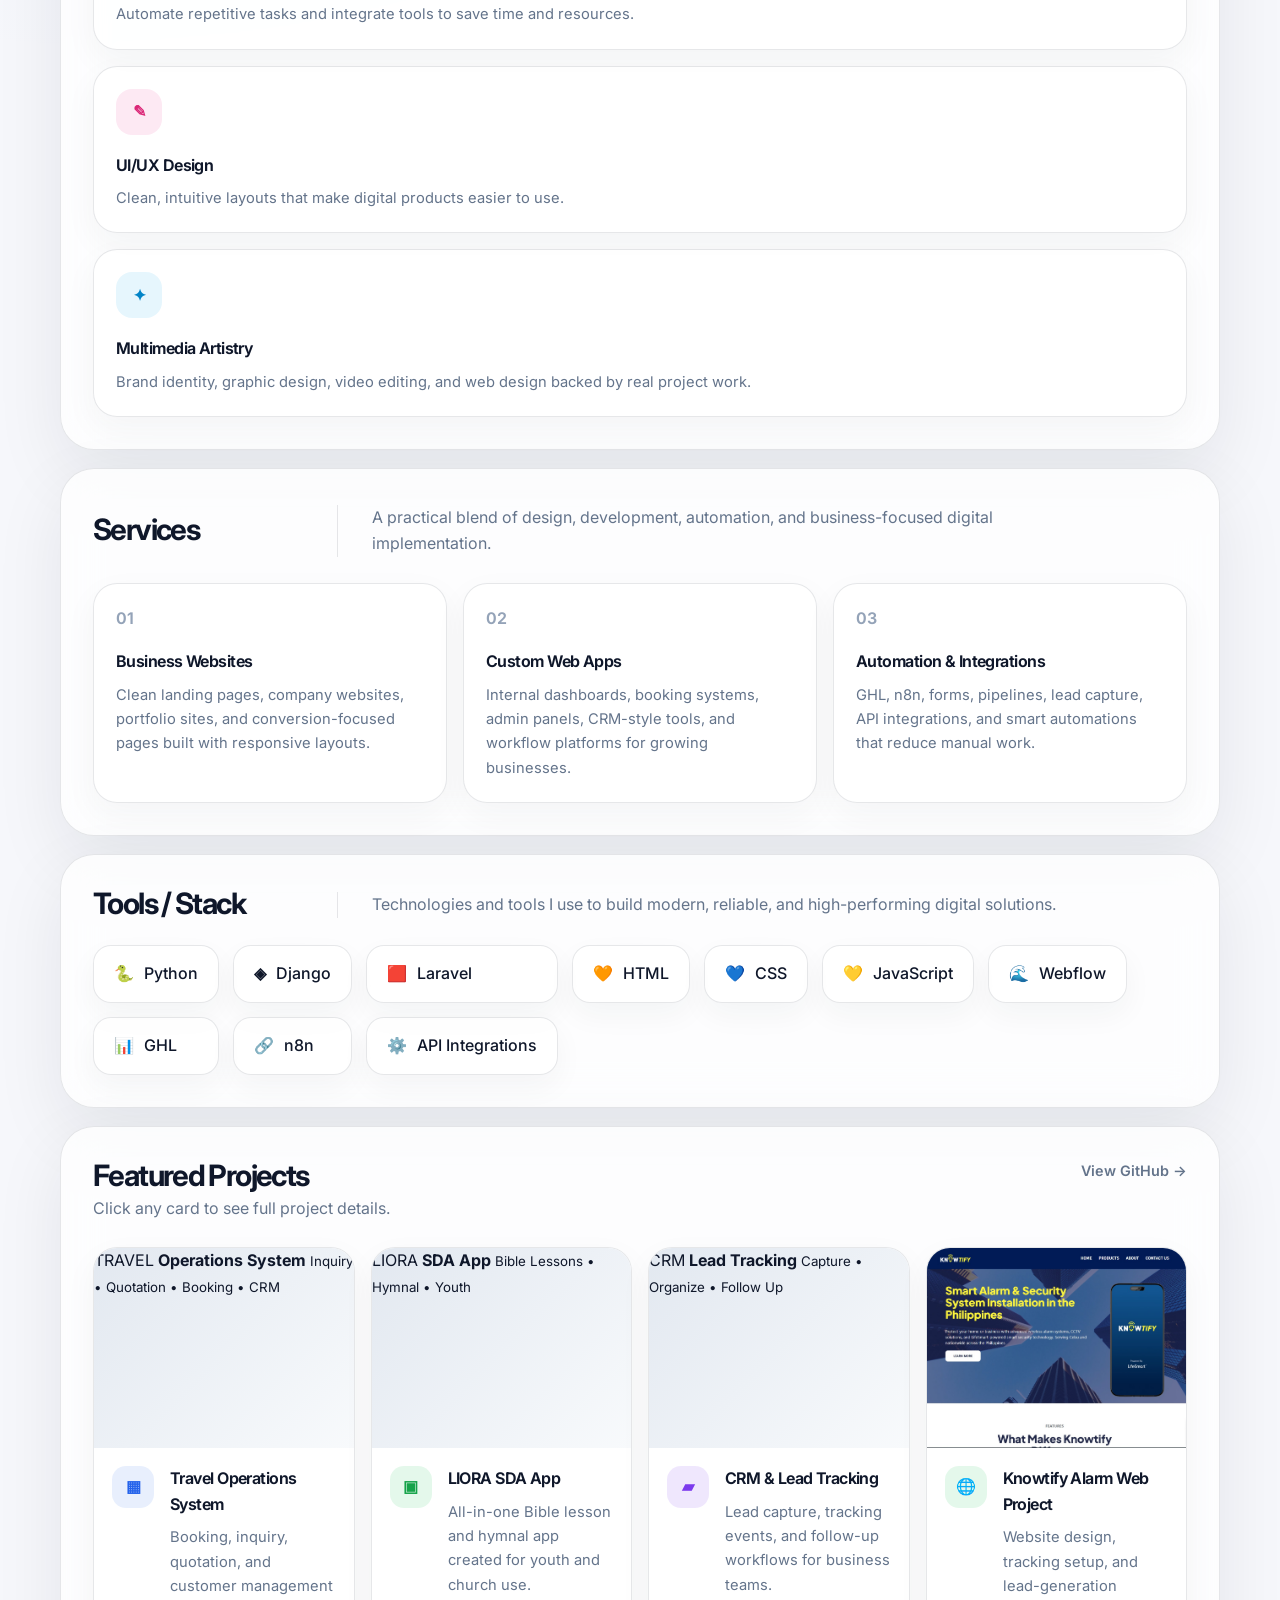
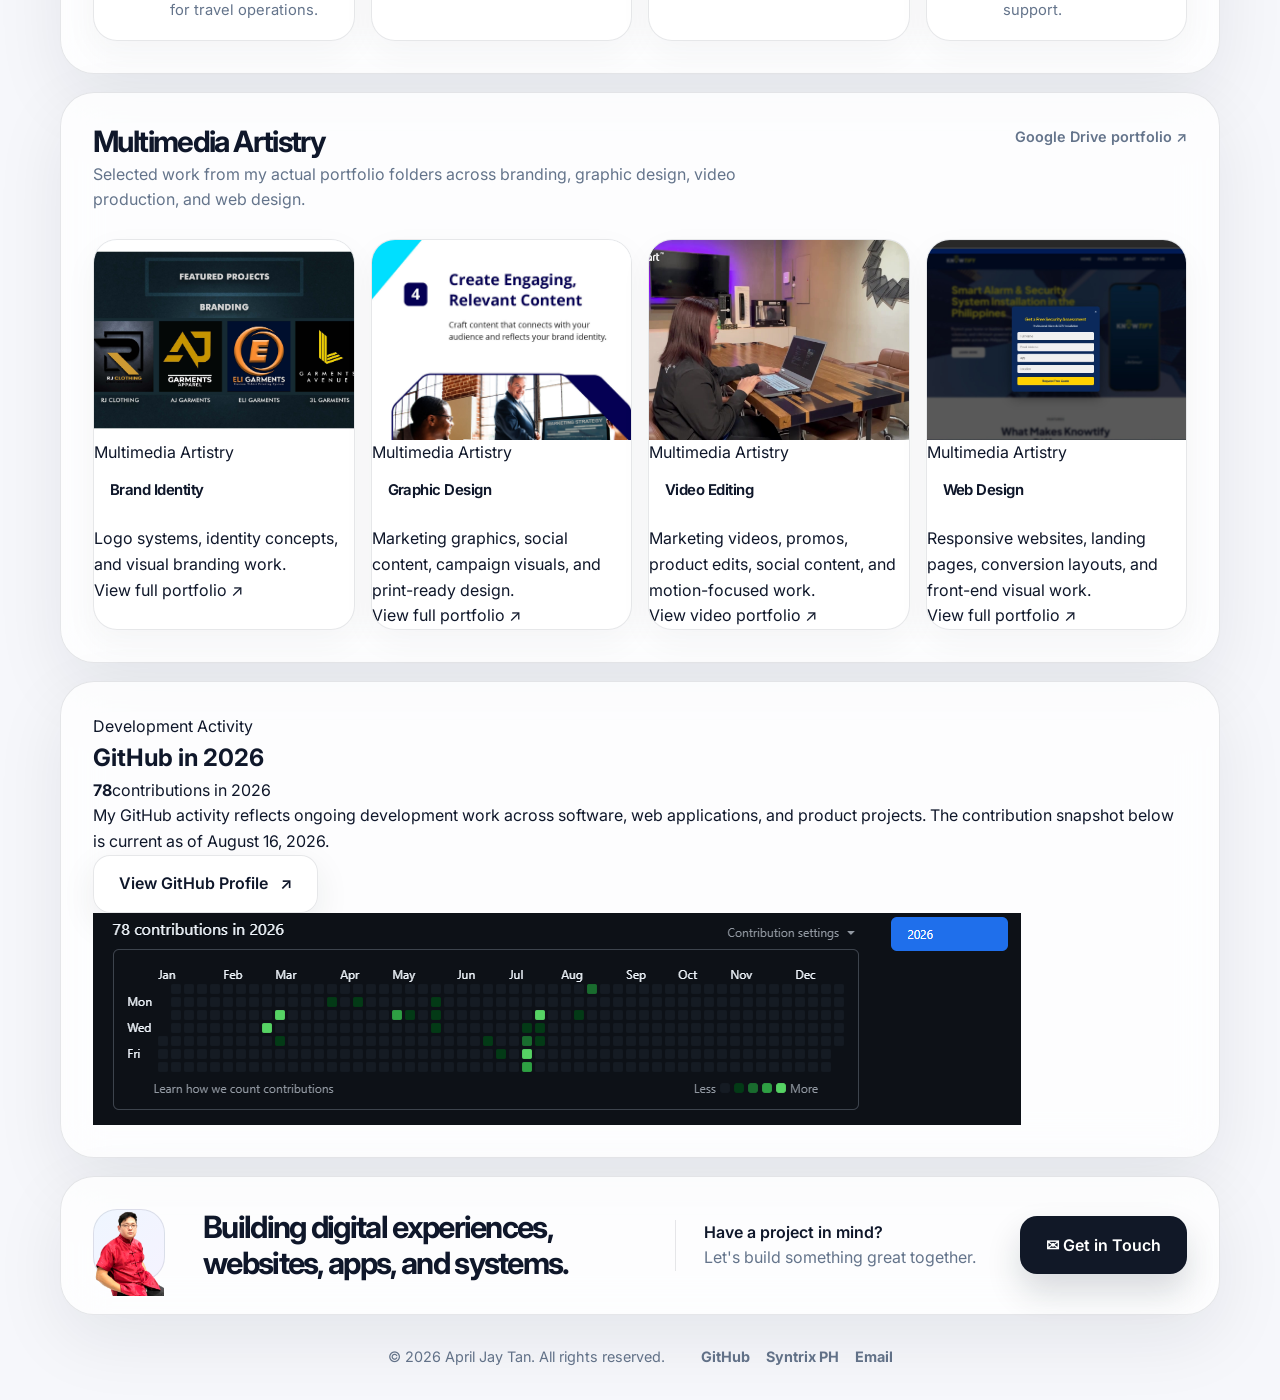
==== commit 5cfde5f7: "Update index.html" ====
--- a/index.html
+++ b/index.html
@@ -3,9 +3,9 @@
 <head>
   <meta charset="UTF-8" />
   <meta name="viewport" content="width=device-width, initial-scale=1.0" />
-  <title>April Jay Tan | Software Developer & Founder of Syntrix PH</title>
-  <meta name="description" content="Official portfolio of April Jay Tan, software developer and founder of Syntrix PH. Building web apps, websites, software systems, automation workflows, GHL and n8n integrations." />
-  <link rel="icon" type="image/x-icon" href="assets/favicon.png">
+  <title>April Jay Tan | Software Developer & Multimedia Artist</title>
+  <meta name="description" content="Official portfolio of April Jay Tan, software developer, multimedia artist, and founder of Syntrix PH. Web apps, software systems, Python and Django development, Webflow, automation, brand identity, graphic design, video editing, and web design." />
+  <link rel="icon" type="image/png" href="assets/favicon.png">
   <link rel="preconnect" href="https://fonts.googleapis.com">
   <link rel="preconnect" href="https://fonts.gstatic.com" crossorigin>
   <link href="https://fonts.googleapis.com/css2?family=Inter:wght@400;500;600;700;800;900&display=swap" rel="stylesheet">
@@ -28,6 +28,7 @@
         <a href="#about">About</a>
         <a href="#services">Services</a>
         <a href="#projects">Projects</a>
+        <a href="#multimedia">Creative</a>
         <a href="#stack">Stack</a>
         <a href="experiences.html">Experiences</a>
         <a href="#contact">Contact</a>
@@ -47,15 +48,18 @@
         <div class="hero-copy reveal">
           <div class="status-pill"><span></span>Available for new projects</div>
           <h1>Software Developer</h1>
-          <p class="hero-kicker">Founder of Syntrix PH</p>
+          <p class="hero-kicker">Multimedia Artist • Founder of Syntrix PH</p>
           <p class="hero-story">
             I started as a digital artist, using creativity to help brands stand out through design, visuals, and storytelling. Over time, that passion grew into building websites, web apps, software systems, and automation solutions. Today, as the founder of Syntrix PH, I create digital experiences that combine design, strategy, and technology to help businesses grow smarter.
           </p>
-          <a class="site-link" href="https://www.syntrixph.com" target="_blank" rel="noopener">syntrixph.com <span>↗</span></a>
+          <div class="hero-links">
+            <a class="site-link" href="https://www.syntrixph.com" target="_blank" rel="noopener">syntrixph.com <span>↗</span></a>
+            <a class="site-link" href="https://github.com/Apriljay-tan" target="_blank" rel="noopener">GitHub <span>↗</span></a>
+          </div>
           <div class="hero-actions">
             <a href="#projects" class="btn btn-primary">View Projects <span>↗</span></a>
             <a href="#contact" class="btn btn-soft">Let's Build Together <span>↗</span></a>
-            <a href="resume2.html" class="btn btn-outline">↓ View Resume</a>
+            <a href="assets/April-Jay-Tan-Resume-2026.pdf" class="btn btn-outline" target="_blank" rel="noopener">↓ View Resume</a>
           </div>
         </div>
 
@@ -77,7 +81,7 @@
         <h2>What I Build</h2>
         <p>I create modern digital solutions that are scalable, efficient, and designed to solve real business problems.</p>
       </div>
-      <div class="service-grid five-grid">
+      <div class="service-grid six-grid">
         <article class="mini-card reveal-item">
           <div class="icon blue">🌐</div>
           <h3>Web Apps</h3>
@@ -102,6 +106,11 @@
           <div class="icon pink">✎</div>
           <h3>UI/UX Design</h3>
           <p>Clean, intuitive layouts that make digital products easier to use.</p>
+        </article>
+        <article class="mini-card reveal-item">
+          <div class="icon cyan">✦</div>
+          <h3>Multimedia Artistry</h3>
+          <p>Brand identity, graphic design, video editing, and web design backed by real project work.</p>
         </article>
       </div>
     </section>
@@ -136,12 +145,15 @@
         <p>Technologies and tools I use to build modern, reliable, and high-performing digital solutions.</p>
       </div>
       <div class="stack-pills">
-        <span><b>📊</b>GHL</span>
-        <span><b>🔗</b>n8n</span>
+        <span><b>🐍</b>Python</span>
+        <span><b>◈</b>Django</span>
+        <span><b>🟥</b>Laravel</span>
         <span><b>🧡</b>HTML</span>
         <span><b>💙</b>CSS</span>
         <span><b>💛</b>JavaScript</span>
-        <span><b>🟥</b>Laravel</span>
+        <span><b>🌊</b>Webflow</span>
+        <span><b>📊</b>GHL</span>
+        <span><b>🔗</b>n8n</span>
         <span><b>⚙️</b>API Integrations</span>
       </div>
     </section>
@@ -152,218 +164,153 @@
           <h2>Featured Projects</h2>
           <p>Click any card to see full project details.</p>
         </div>
-        <a href="#contact" class="text-link">View all projects →</a>
+        <a href="https://github.com/Apriljay-tan" class="text-link" target="_blank" rel="noopener">View GitHub →</a>
       </div>
       <div class="project-grid">
-
         <article class="project-card reveal-item popup-card"
-          data-modal-title="Travel App"
+          data-modal-title="Travel Operations System"
           data-modal-category="Web Application"
-          data-modal-description="A tailored web application built for specific business needs and workflows. This travel planning app helps users discover destinations, book trips, and manage their travel itinerary all in one place — delivering a seamless experience from search to booking."
-          data-modal-tech="HTML,CSS,JavaScript,Laravel,API Integrations"
-          data-modal-image="assets/TRAVEL APP.jpg">
-          <div class="img-fill"><img src="assets/TRAVEL APP.jpg" alt="Travel App"></div>
+          data-modal-description="A travel operations platform designed to organize inquiries, quotations, bookings, customer records, and day-to-day travel workflows in one system."
+          data-modal-tech="Laravel,JavaScript,Web Application">
+          <div class="img-fill project-visual travel-visual">
+            <span class="project-visual-label">TRAVEL</span>
+            <strong>Operations System</strong>
+            <small>Inquiry • Quotation • Booking • CRM</small>
+          </div>
           <div class="project-body">
             <div class="icon blue">▦</div>
             <div>
-              <h3>Travel App</h3>
-              <p>A tailored web application built for specific business needs and workflows.</p>
+              <h3>Travel Operations System</h3>
+              <p>Booking, inquiry, quotation, and customer management for travel operations.</p>
             </div>
           </div>
         </article>
 
         <article class="project-card reveal-item popup-card"
-          data-modal-title="Business Website"
-          data-modal-category="Website"
-          data-modal-description="A modern, responsive website designed to elevate brand presence and convert visitors into clients. Built with clean design principles, fast load times, and mobile-first layouts that create a strong first impression across all devices."
-          data-modal-tech="HTML,CSS,JavaScript"
-          data-modal-image="assets/work1.jpg">
-          <div class="img-fill"><img src="assets/work1.jpg" alt="Business Website"></div>
+          data-modal-title="LIORA SDA App"
+          data-modal-category="Mobile Application / Youth Ministry"
+          data-modal-description="An all-in-one faith resource application I created while serving as a youth president. LIORA SDA brings Bible lessons and hymnal content together in one accessible mobile experience for youth and church use. The app has been published on Google Play."
+          data-modal-tech="">
+          <div class="img-fill project-visual liora-visual">
+            <span class="project-visual-label">LIORA</span>
+            <strong>SDA App</strong>
+            <small>Bible Lessons • Hymnal • Youth</small>
+          </div>
+          <div class="project-body">
+            <div class="icon green">▣</div>
+            <div>
+              <h3>LIORA SDA App</h3>
+              <p>All-in-one Bible lesson and hymnal app created for youth and church use.</p>
+            </div>
+          </div>
+        </article>
+
+        <article class="project-card reveal-item popup-card"
+          data-modal-title="CRM & Lead Tracking"
+          data-modal-category="Business System"
+          data-modal-description="Lead capture and follow-up workflows designed to help businesses organize inquiries, track customer activity, and improve sales follow-up through structured CRM processes."
+          data-modal-tech="CRM,Lead Capture,Automation,Tracking">
+          <div class="img-fill project-visual crm-visual">
+            <span class="project-visual-label">CRM</span>
+            <strong>Lead Tracking</strong>
+            <small>Capture • Organize • Follow Up</small>
+          </div>
+          <div class="project-body">
+            <div class="icon purple">▰</div>
+            <div>
+              <h3>CRM & Lead Tracking</h3>
+              <p>Lead capture, tracking events, and follow-up workflows for business teams.</p>
+            </div>
+          </div>
+        </article>
+
+        <article class="project-card reveal-item popup-card"
+          data-modal-title="Knowtify Alarm Web Project"
+          data-modal-category="Web Design & Digital Marketing"
+          data-modal-description="Website and digital marketing work for Knowtify Alarm, including web page improvements, lead-generation support, Meta Pixel setup, and event tracking."
+          data-modal-tech="Web Design,Meta Pixel,Event Tracking,Lead Generation"
+          data-modal-image="assets/work3.jpg">
+          <div class="img-fill"><img src="assets/work3.jpg" alt="Knowtify Alarm website project"></div>
           <div class="project-body">
             <div class="icon green">🌐</div>
             <div>
-              <h3>Business Website</h3>
-              <p>A modern, responsive website designed to elevate brand presence.</p>
+              <h3>Knowtify Alarm Web Project</h3>
+              <p>Website design, tracking setup, and lead-generation support.</p>
             </div>
           </div>
         </article>
-
-        <article class="project-card reveal-item popup-card"
-          data-modal-title="Internal Software System"
-          data-modal-category="Software System"
-          data-modal-description="An internal system that improves efficiency and streamlines operations for growing businesses. Features include dashboard analytics, user management, task tracking, and workflow automation — all in one centralized platform."
-          data-modal-tech="Laravel,MySQL,JavaScript,PHP"
-          data-modal-image="assets/work2.jpg">
-          <div class="img-fill"><img src="assets/work2.jpg" alt="Internal Software System"></div>
-          <div class="project-body">
-            <div class="icon purple">▰</div>
-            <div>
-              <h3>Internal Software System</h3>
-              <p>An internal system that improves efficiency and streamlines operations.</p>
-            </div>
-          </div>
-        </article>
-
-        <article class="project-card reveal-item popup-card"
-          data-modal-title="Automation Workflow"
-          data-modal-category="Automation"
-          data-modal-description="An automated workflow that connects tools and reduces manual work using GHL and n8n integrations. This system automates lead capture, follow-up sequences, notifications, and data syncing across multiple platforms without manual intervention."
-          data-modal-tech="n8n,GHL,API Integrations,Webhooks"
-          data-modal-image="assets/work3.jpg">
-          <div class="img-fill"><img src="assets/work3.jpg" alt="Automation Workflow"></div>
-          <div class="project-body">
-            <div class="icon green">⚡</div>
-            <div>
-              <h3>Automation Workflow</h3>
-              <p>An automated workflow that connects tools and reduces manual work.</p>
-            </div>
-          </div>
-        </article>
-
-      </div>
-    </section>
-
-    <section class="container panel reveal">
+      </div>
+    </section>
+
+    <section id="multimedia" class="container panel reveal">
       <div class="section-head row-head">
         <div>
-          <h2>Video Projects</h2>
-          <p>Promo videos, reels, edits, and visual storytelling projects.</p>
-        </div>
-        <a href="#contact" class="text-link">View all videos →</a>
-      </div>
-      <div class="media-grid three-grid">
-
-        <article class="media-card reveal-item popup-card"
-          data-modal-title="Promo Video"
-          data-modal-category="Video Production"
-          data-modal-description="A professionally crafted promo video that captures the brand's essence and communicates key messages through compelling visuals, music, and storytelling. Ideal for product launches, brand awareness campaigns, and social media distribution."
-          data-modal-tech="Video Editing,Color Grading,Motion Graphics,Sound Design"
-          data-modal-image="assets/work4.jpg">
-          <div class="img-fill"><img src="assets/work4.jpg" alt="Promo Video"></div>
-          <h3>▣ Promo Video</h3>
-        </article>
-
-        <article class="media-card reveal-item popup-card"
-          data-modal-title="Social Media Reels"
-          data-modal-category="Video Production"
-          data-modal-description="Engaging short-form video content optimized for Instagram Reels, TikTok, and Facebook. These reels are crafted to capture attention in the first 3 seconds and drive meaningful engagement through fast-paced edits and on-brand visuals."
-          data-modal-tech="Video Editing,Transitions,Text Animations,Audio Mixing">
-          <div class="img-fill img-fill--empty">▣</div>
-          <h3>▣ Social Media Reels</h3>
-        </article>
-
-        <article class="media-card reveal-item popup-card"
-          data-modal-title="Motion Graphics"
-          data-modal-category="Video Production"
-          data-modal-description="Dynamic motion graphics and animated visuals used for intros, explainer videos, logo animations, and visual effects. Each piece is crafted to bring brands and ideas to life through fluid movement and purposeful design."
-          data-modal-tech="After Effects,Motion Design,Animation,Visual Effects">
-          <div class="img-fill img-fill--empty">▣</div>
-          <h3>▣ Motion Graphics</h3>
-        </article>
-
-      </div>
-    </section>
-
-    <section class="container panel reveal">
-      <div class="section-head row-head">
-        <div>
-          <h2>Graphic Design</h2>
-          <p>Brand visuals, marketing creatives, print design, and digital graphics.</p>
-        </div>
-        <a href="#contact" class="text-link">View all designs →</a>
-      </div>
-      <div class="media-grid four-grid">
-
-        <article class="media-card reveal-item popup-card"
-          data-modal-title="Branding Design"
-          data-modal-category="Graphic Design"
-          data-modal-description="Complete brand identity systems including logo design, color palettes, typography, and brand guidelines. Each brand is crafted to tell a unique story and create a lasting impression across all touchpoints and platforms."
-          data-modal-tech="Adobe Illustrator,Adobe Photoshop,Brand Strategy,Typography">
-          <div class="img-fill img-fill--empty">✺</div>
-          <h3>✺ Branding Design</h3>
-        </article>
-
-        <article class="media-card reveal-item popup-card"
-          data-modal-title="Social Media Graphics"
-          data-modal-category="Graphic Design"
-          data-modal-description="Eye-catching social media graphics and content templates designed for Facebook, Instagram, LinkedIn, and other platforms. Includes post designs, story templates, carousel layouts, and highlight covers tailored to each brand."
-          data-modal-tech="Adobe Photoshop,Canva,Content Strategy,Layout Design">
-          <div class="img-fill img-fill--empty">✺</div>
-          <h3>✺ Social Media Graphics</h3>
-        </article>
-
-        <article class="media-card reveal-item popup-card"
-          data-modal-title="Print Design"
-          data-modal-category="Graphic Design"
-          data-modal-description="Professional print-ready designs for flyers, brochures, business cards, banners, and other marketing materials. Every piece is designed with proper print specifications in mind to ensure crisp, high-quality results."
-          data-modal-tech="Adobe InDesign,Adobe Illustrator,Print Production,Layout Design">
-          <div class="img-fill img-fill--empty">✺</div>
-          <h3>✺ Print Design</h3>
-        </article>
-
-        <article class="media-card reveal-item popup-card"
-          data-modal-title="Marketing Creatives"
-          data-modal-category="Graphic Design"
-          data-modal-description="Strategic marketing creatives designed to drive conversions and brand awareness. Includes ad creatives, email banners, landing page graphics, and campaign visuals tailored to resonate with the target audience and achieve campaign goals."
-          data-modal-tech="Adobe Photoshop,Canva,Marketing Strategy,Ad Design">
-          <div class="img-fill img-fill--empty">✺</div>
-          <h3>✺ Marketing Creatives</h3>
-        </article>
-
-      </div>
-    </section>
-
-    <section class="container panel reveal">
-      <div class="section-head row-head">
-        <div>
-          <h2>More Creative Work</h2>
-          <p>Websites, creative assets, and digital projects across different industries.</p>
-        </div>
-        <a href="#contact" class="text-link">View all work →</a>
-      </div>
-      <div class="media-grid four-grid">
-
-        <article class="media-card reveal-item popup-card"
-          data-modal-title="Website Showcase"
-          data-modal-category="Web Design"
-          data-modal-description="A curated showcase of websites built across different industries — from corporate sites and e-commerce to portfolios and landing pages. Each project focuses on modern design aesthetics, fast performance, and exceptional user experience."
-          data-modal-tech="HTML,CSS,JavaScript,WordPress,Laravel">
-          <div class="img-fill img-fill--empty">🌐</div>
-          <h3>🌐 Website Showcase</h3>
-        </article>
-
-        <article class="media-card reveal-item popup-card"
-          data-modal-title="App Interfaces"
-          data-modal-category="UI/UX Design"
-          data-modal-description="UI/UX design work for web and mobile applications — wireframes, prototypes, and polished interfaces that prioritize usability and visual clarity. Every design is built around real user flows, intuitive navigation, and thoughtful interaction patterns."
-          data-modal-tech="Figma,UI Design,UX Research,Prototyping">
-          <div class="img-fill img-fill--empty">▯</div>
-          <h3>▯ App Interfaces</h3>
-        </article>
-
-        <article class="media-card reveal-item popup-card"
-          data-modal-title="Creative Campaigns"
-          data-modal-category="Creative Direction"
-          data-modal-description="End-to-end creative campaigns that combine strategy, design, and storytelling. These projects span digital ads, social media campaigns, and brand activations — all crafted to connect authentically with the right audience and achieve measurable results."
-          data-modal-tech="Creative Strategy,Copywriting,Graphic Design,Social Media">
-          <div class="img-fill img-fill--empty">📣</div>
-          <h3>📣 Creative Campaigns</h3>
-        </article>
-
-        <article class="media-card reveal-item popup-card"
-          data-modal-title="Visual Concepts"
-          data-modal-category="Creative Direction"
-          data-modal-description="Experimental and concept-driven visual work — mood boards, art direction, and creative explorations that push the boundaries of design and storytelling. A creative space for ideas, aesthetics, and bold visual thinking."
-          data-modal-tech="Art Direction,Concept Design,Visual Storytelling,Adobe Creative Suite">
-          <div class="img-fill img-fill--empty">✦</div>
-          <h3>✦ Visual Concepts</h3>
-        </article>
-
+          <h2>Multimedia Artistry</h2>
+          <p>Selected work from my actual portfolio folders across branding, graphic design, video production, and web design.</p>
+        </div>
+        <span class="text-link muted-label">Google Drive portfolio ↗</span>
+      </div>
+
+      <div class="media-grid four-grid portfolio-links-grid">
+        <a class="media-card reveal-item portfolio-link-card" href="https://drive.google.com/drive/folders/1c5Pv2DrHLdde92zdKosvciFJJFtcgLZe?usp=sharing" target="_blank" rel="noopener">
+          <div class="img-fill"><img src="assets/multimedia-brand-identity.jpg" alt="Brand identity portfolio preview"></div>
+          <div class="media-card-copy">
+            <span class="media-kicker">Multimedia Artistry</span>
+            <h3>Brand Identity</h3>
+            <p>Logo systems, identity concepts, and visual branding work.</p>
+            <span class="media-link">View full portfolio ↗</span>
+          </div>
+        </a>
+
+        <a class="media-card reveal-item portfolio-link-card" href="https://drive.google.com/drive/folders/1XiNovJ4yI0jE0cuF_VdtN6Z0Jm-Zs7yp?usp=sharing" target="_blank" rel="noopener">
+          <div class="img-fill"><img src="assets/multimedia-graphic-design.jpg" alt="Graphic design portfolio preview"></div>
+          <div class="media-card-copy">
+            <span class="media-kicker">Multimedia Artistry</span>
+            <h3>Graphic Design</h3>
+            <p>Marketing graphics, social content, campaign visuals, and print-ready design.</p>
+            <span class="media-link">View full portfolio ↗</span>
+          </div>
+        </a>
+
+        <a class="media-card reveal-item portfolio-link-card" href="https://drive.google.com/drive/folders/18ENwpjsiF1KiT8CIb3S_hvZjTEMnW9g3?usp=sharing" target="_blank" rel="noopener">
+          <div class="img-fill video-preview"><img src="assets/multimedia-video-editing.jpg" alt="Video editing portfolio preview"><span class="video-play">▶</span></div>
+          <div class="media-card-copy">
+            <span class="media-kicker">Multimedia Artistry</span>
+            <h3>Video Editing</h3>
+            <p>Marketing videos, promos, product edits, social content, and motion-focused work.</p>
+            <span class="media-link">View video portfolio ↗</span>
+          </div>
+        </a>
+
+        <a class="media-card reveal-item portfolio-link-card" href="https://drive.google.com/drive/folders/1FXD6m4TwV2SdyThJhAyAXcdWGxsjp_9W?usp=sharing" target="_blank" rel="noopener">
+          <div class="img-fill"><img src="assets/multimedia-web-design.jpg" alt="Web design portfolio preview"></div>
+          <div class="media-card-copy">
+            <span class="media-kicker">Multimedia Artistry</span>
+            <h3>Web Design</h3>
+            <p>Responsive websites, landing pages, conversion layouts, and front-end visual work.</p>
+            <span class="media-link">View full portfolio ↗</span>
+          </div>
+        </a>
+      </div>
+    </section>
+
+    <section id="github" class="container panel reveal github-panel">
+      <div class="github-grid">
+        <div class="github-copy">
+          <span class="eyebrow">Development Activity</span>
+          <h2>GitHub in 2026</h2>
+          <div class="github-count"><strong>78</strong><span>contributions in 2026</span></div>
+          <p>My GitHub activity reflects ongoing development work across software, web applications, and product projects. The contribution snapshot below is current as of August 16, 2026.</p>
+          <a class="btn btn-soft github-btn" href="https://github.com/Apriljay-tan" target="_blank" rel="noopener">View GitHub Profile <span>↗</span></a>
+        </div>
+        <a class="github-shot" href="https://github.com/Apriljay-tan" target="_blank" rel="noopener" aria-label="View April Jay Tan on GitHub">
+          <img src="assets/github-contributions-2026.png" alt="GitHub contribution graph showing 78 contributions in 2026">
+        </a>
       </div>
     </section>
 
     <section id="contact" class="container cta-panel reveal">
-      <div class="avatar-mark"><source><img src="assets/favicon.png" alt=""></div>
+      <div class="avatar-mark"><img src="assets/favicon.png" alt="April Jay Tan"></div>
       <div>
         <h2>Building digital experiences,<br>websites, apps, and systems.</h2>
       </div>
@@ -378,8 +325,8 @@
   <footer class="site-footer">
     <p>© 2026 April Jay Tan. All rights reserved.</p>
     <div class="footer-icons">
-      <a href="#" aria-label="GitHub">GitHub</a>
-      <a href="#" aria-label="LinkedIn">LinkedIn</a>
+      <a href="https://github.com/Apriljay-tan" target="_blank" rel="noopener" aria-label="GitHub">GitHub</a>
+      <a href="https://www.syntrixph.com" target="_blank" rel="noopener" aria-label="Syntrix PH">Syntrix PH</a>
       <a href="mailto:jay@jtanmediaworks.com" aria-label="Email">Email</a>
     </div>
   </footer>
--- a/style.css
+++ b/style.css
@@ -0,0 +1,1560 @@
+:root {
+  --bg: #f6f7fb;
+  --bg-2: #ffffff;
+  --text: #0f172a;
+  --muted: #64748b;
+  --soft-muted: #94a3b8;
+  --line: rgba(15, 23, 42, 0.1);
+  --card: rgba(255, 255, 255, 0.78);
+  --card-solid: #ffffff;
+  --shadow: 0 24px 70px rgba(15, 23, 42, 0.08);
+  --soft-shadow: 0 12px 34px rgba(15, 23, 42, 0.08);
+  --primary: #111827;
+  --primary-text: #ffffff;
+  --accent: #2563eb;
+  --green: #22c55e;
+  --radius-xl: 34px;
+  --radius-lg: 24px;
+  --radius-md: 18px;
+}
+
+body.dark-mode {
+  --bg: #080b12;
+  --bg-2: #0f1420;
+  --text: #f8fafc;
+  --muted: #a3adc2;
+  --soft-muted: #76839a;
+  --line: rgba(255, 255, 255, 0.11);
+  --card: rgba(20, 27, 42, 0.75);
+  --card-solid: #111827;
+  --shadow: 0 26px 80px rgba(0, 0, 0, 0.38);
+  --soft-shadow: 0 12px 36px rgba(0, 0, 0, 0.28);
+  --primary: #ffffff;
+  --primary-text: #0f172a;
+  --accent: #7dd3fc;
+}
+
+* {
+  box-sizing: border-box;
+  margin: 0;
+  padding: 0;
+}
+
+html {
+  scroll-behavior: smooth;
+}
+
+body {
+  min-height: 100vh;
+  font-family: 'Inter', system-ui, -apple-system, BlinkMacSystemFont, 'Segoe UI', sans-serif;
+  color: var(--text);
+  background:
+    radial-gradient(circle at 10% 10%, rgba(96, 165, 250, 0.14), transparent 28%),
+    radial-gradient(circle at 90% 0%, rgba(217, 70, 239, 0.10), transparent 26%),
+    var(--bg);
+  line-height: 1.6;
+  transition: background 0.35s ease, color 0.35s ease;
+}
+
+body::before {
+  content: "";
+  position: fixed;
+  inset: 0;
+  pointer-events: none;
+  background-image: linear-gradient(rgba(15, 23, 42, 0.025) 1px, transparent 1px), linear-gradient(90deg, rgba(15, 23, 42, 0.025) 1px, transparent 1px);
+  background-size: 52px 52px;
+  mask-image: linear-gradient(to bottom, rgba(0,0,0,0.55), transparent);
+}
+
+body.dark-mode::before {
+  background-image: linear-gradient(rgba(255,255,255,0.035) 1px, transparent 1px), linear-gradient(90deg, rgba(255,255,255,0.035) 1px, transparent 1px);
+}
+
+img {
+  max-width: 100%;
+  display: block;
+}
+
+a {
+  color: inherit;
+  text-decoration: none;
+}
+
+.container {
+  width: min(1160px, calc(100% - 38px));
+  margin-inline: auto;
+}
+
+.section-space {
+  padding: 76px 0 24px;
+}
+
+.site-header {
+  position: sticky;
+  top: 14px;
+  z-index: 50;
+  padding: 14px 0;
+}
+
+.nav-shell {
+  width: min(1180px, calc(100% - 34px));
+  min-height: 68px;
+  margin: auto;
+  padding: 10px 14px 10px 24px;
+  display: flex;
+  align-items: center;
+  gap: 18px;
+  border: 1px solid var(--line);
+  border-radius: 24px;
+  background: color-mix(in srgb, var(--card-solid) 74%, transparent);
+  backdrop-filter: blur(22px);
+  box-shadow: var(--soft-shadow);
+}
+
+.brand {
+  font-weight: 800;
+  letter-spacing: -0.04em;
+  font-size: 1.13rem;
+  white-space: nowrap;
+}
+
+.nav-links {
+  margin-left: auto;
+  display: flex;
+  align-items: center;
+  gap: 28px;
+  color: var(--muted);
+  font-size: 0.94rem;
+  font-weight: 600;
+}
+
+.nav-links a:hover,
+.text-link:hover,
+.site-link:hover {
+  color: var(--accent);
+}
+
+.theme-toggle {
+  border: 1px solid var(--line);
+  background: var(--card);
+  color: var(--text);
+  height: 42px;
+  padding: 6px 10px;
+  border-radius: 999px;
+  display: inline-flex;
+  align-items: center;
+  gap: 8px;
+  cursor: pointer;
+  transition: transform .2s ease, border-color .2s ease;
+}
+
+.theme-toggle:hover {
+  transform: translateY(-1px);
+  border-color: rgba(37, 99, 235, 0.35);
+}
+
+.toggle-icon {
+  font-size: 0.9rem;
+  opacity: 0.85;
+}
+
+.toggle-track {
+  width: 42px;
+  height: 24px;
+  border-radius: 999px;
+  background: #e2e8f0;
+  position: relative;
+  box-shadow: inset 0 1px 4px rgba(15, 23, 42, 0.18);
+}
+
+.toggle-thumb {
+  position: absolute;
+  top: 3px;
+  left: 3px;
+  width: 18px;
+  height: 18px;
+  border-radius: 50%;
+  background: #ffffff;
+  box-shadow: 0 3px 8px rgba(15, 23, 42, 0.18);
+  transition: transform .28s ease;
+}
+
+body.dark-mode .toggle-track {
+  background: #334155;
+}
+
+body.dark-mode .toggle-thumb {
+  transform: translateX(18px);
+  background: #0f172a;
+}
+
+.mobile-menu-btn {
+  display: none;
+  margin-left: auto;
+  width: 44px;
+  height: 42px;
+  border: 1px solid var(--line);
+  border-radius: 14px;
+  background: var(--card);
+  cursor: pointer;
+}
+
+.mobile-menu-btn span {
+  width: 18px;
+  height: 2px;
+  background: var(--text);
+  display: block;
+  margin: 5px auto;
+  border-radius: 20px;
+}
+
+.hero-grid {
+  display: grid;
+  grid-template-columns: 1.12fr 0.88fr;
+  align-items: center;
+  gap: 56px;
+}
+
+.status-pill {
+  width: max-content;
+  display: inline-flex;
+  align-items: center;
+  gap: 8px;
+  padding: 8px 12px;
+  border: 1px solid var(--line);
+  border-radius: 999px;
+  background: var(--card);
+  color: var(--muted);
+  font-size: 0.84rem;
+  font-weight: 600;
+  margin-bottom: 20px;
+  box-shadow: 0 12px 28px rgba(15, 23, 42, 0.04);
+}
+
+.status-pill span,
+.floating-note span {
+  width: 9px;
+  height: 9px;
+  border-radius: 999px;
+  background: var(--green);
+  box-shadow: 0 0 0 6px rgba(34, 197, 94, 0.12);
+}
+
+.hero h1 {
+  font-size: clamp(3.45rem, 8vw, 6.8rem);
+  line-height: 0.92;
+  letter-spacing: -0.085em;
+  font-weight: 900;
+  margin-bottom: 18px;
+}
+
+.hero-kicker {
+  font-size: clamp(1.35rem, 2.2vw, 2rem);
+  color: var(--muted);
+  font-weight: 500;
+  letter-spacing: -0.04em;
+  margin-bottom: 22px;
+}
+
+.hero-story {
+  max-width: 610px;
+  color: var(--muted);
+  font-size: 1.02rem;
+  line-height: 1.8;
+}
+
+.site-link {
+  margin-top: 22px;
+  display: inline-flex;
+  align-items: center;
+  gap: 8px;
+  color: #4169e1;
+  font-weight: 700;
+}
+
+.hero-actions {
+  margin-top: 28px;
+  display: flex;
+  flex-wrap: wrap;
+  gap: 14px;
+}
+
+.btn {
+  min-height: 58px;
+  display: inline-flex;
+  align-items: center;
+  justify-content: center;
+  gap: 12px;
+  padding: 15px 25px;
+  border-radius: 17px;
+  font-weight: 800;
+  border: 1px solid var(--line);
+  transition: transform .24s ease, box-shadow .24s ease, background .24s ease;
+}
+
+.btn:hover {
+  transform: translateY(-3px);
+}
+
+.btn-primary {
+  background: var(--primary);
+  color: var(--primary-text);
+  box-shadow: 0 18px 34px rgba(15, 23, 42, 0.16);
+}
+
+.btn-soft {
+  background: var(--card);
+  color: var(--text);
+  box-shadow: var(--soft-shadow);
+}
+
+.portrait-card {
+  min-height: 500px;
+  position: relative;
+  display: grid;
+  place-items: end center;
+  overflow: hidden;
+  border-radius: 34px;
+  border: 1px solid var(--line);
+  background:
+    radial-gradient(circle at 82% 12%, rgba(255,255,255,.9), transparent 20%),
+    radial-gradient(circle at 15% 85%, rgba(96, 165, 250, 0.20), transparent 32%),
+    linear-gradient(145deg, rgba(255,255,255,.86), rgba(226,232,240,.42));
+  box-shadow: var(--shadow);
+}
+
+body.dark-mode .portrait-card {
+  background:
+    radial-gradient(circle at 82% 12%, rgba(96, 165, 250, 0.20), transparent 22%),
+    radial-gradient(circle at 15% 85%, rgba(217, 70, 239, 0.16), transparent 32%),
+    linear-gradient(145deg, rgba(30, 41, 59, .78), rgba(15, 23, 42, .65));
+}
+
+.portrait-card img {
+  width: 78%;
+  max-height: 440px;
+  object-fit: cover;
+  object-position: center top;
+  border-radius: 28px 28px 0 0;
+  filter: saturate(0.92);
+  z-index: 2;
+}
+
+.portrait-fallback {
+  display: none;
+  width: 280px;
+  height: 280px;
+  place-items: center;
+  border-radius: 48px;
+  background: linear-gradient(135deg, #e0e7ff, #f8fafc);
+  font-size: 5rem;
+  font-weight: 900;
+  letter-spacing: -0.1em;
+  z-index: 2;
+  margin-bottom: 64px;
+}
+
+.sparkle {
+  position: absolute;
+  top: 26px;
+  right: 26px;
+  z-index: 4;
+  width: 56px;
+  height: 56px;
+  display: grid;
+  place-items: center;
+  border-radius: 18px;
+  background: var(--card-solid);
+  color: #4169e1;
+  box-shadow: var(--soft-shadow);
+}
+
+.portrait-orbit {
+  position: absolute;
+  border: 1px solid rgba(148, 163, 184, .30);
+  border-radius: 999px;
+  transform: rotate(28deg);
+}
+
+.orbit-one {
+  width: 620px;
+  height: 280px;
+  top: 110px;
+  left: -210px;
+}
+
+.orbit-two {
+  width: 520px;
+  height: 220px;
+  right: -280px;
+  bottom: 80px;
+}
+
+.floating-note {
+  position: absolute;
+  left: 34px;
+  bottom: 34px;
+  z-index: 5;
+  padding: 18px 20px;
+  min-width: 260px;
+  display: flex;
+  align-items: flex-start;
+  gap: 13px;
+  border-radius: 20px;
+  border: 1px solid rgba(255,255,255,.42);
+  background: rgba(15, 23, 42, 0.44);
+  color: #ffffff;
+  backdrop-filter: blur(18px);
+  box-shadow: 0 22px 36px rgba(15, 23, 42, 0.25);
+  font-weight: 600;
+}
+
+.panel,
+.cta-panel {
+  margin-top: 18px;
+  padding: 32px;
+  border: 1px solid var(--line);
+  border-radius: var(--radius-xl);
+  background: var(--card);
+  backdrop-filter: blur(22px);
+  box-shadow: var(--shadow);
+}
+
+.section-head {
+  margin-bottom: 26px;
+}
+
+.split-head {
+  display: grid;
+  grid-template-columns: 210px 1fr;
+  gap: 34px;
+  align-items: center;
+}
+
+.split-head p {
+  border-left: 1px solid var(--line);
+  padding-left: 34px;
+}
+
+.row-head {
+  display: flex;
+  align-items: flex-start;
+  justify-content: space-between;
+  gap: 24px;
+}
+
+.section-head h2 {
+  font-size: clamp(1.35rem, 2.3vw, 2rem);
+  letter-spacing: -0.055em;
+  line-height: 1.1;
+}
+
+.section-head p {
+  color: var(--muted);
+  max-width: 720px;
+  margin-top: 4px;
+}
+
+.text-link {
+  color: var(--muted);
+  font-size: 0.9rem;
+  font-weight: 800;
+  white-space: nowrap;
+}
+
+.service-grid,
+.project-grid,
+.media-grid,
+.wide-grid,
+.stack-pills {
+  display: grid;
+  gap: 16px;
+}
+
+.five-grid {
+  grid-template-columns: repeat(5, 1fr);
+}
+
+.wide-grid {
+  grid-template-columns: repeat(3, 1fr);
+}
+
+.project-grid,
+.four-grid {
+  grid-template-columns: repeat(4, 1fr);
+}
+
+.three-grid {
+  grid-template-columns: repeat(3, 1fr);
+}
+
+.mini-card,
+.feature-card,
+.project-card,
+.media-card {
+  border: 1px solid var(--line);
+  border-radius: var(--radius-lg);
+  background: color-mix(in srgb, var(--card-solid) 58%, transparent);
+  box-shadow: 0 12px 34px rgba(15, 23, 42, 0.045);
+  transition: transform .24s ease, border-color .24s ease, box-shadow .24s ease;
+  overflow: hidden;
+}
+
+.mini-card:hover,
+.feature-card:hover,
+.project-card:hover,
+.media-card:hover {
+  transform: translateY(-6px);
+  border-color: color-mix(in srgb, var(--accent) 38%, var(--line));
+  box-shadow: 0 22px 46px rgba(15, 23, 42, 0.09);
+}
+
+.mini-card,
+.feature-card {
+  padding: 22px;
+}
+
+.icon {
+  width: 46px;
+  height: 46px;
+  display: grid;
+  place-items: center;
+  border-radius: 16px;
+  margin-bottom: 18px;
+  font-weight: 900;
+}
+
+.blue { background: rgba(37,99,235,.10); color: #2563eb; }
+.cyan { background: rgba(14,165,233,.10); color: #0284c7; }
+.purple { background: rgba(124,58,237,.12); color: #7c3aed; }
+.green { background: rgba(34,197,94,.12); color: #16a34a; }
+.pink { background: rgba(236,72,153,.12); color: #db2777; }
+
+.mini-card h3,
+.feature-card h3,
+.project-card h3,
+.media-card h3 {
+  font-size: 1rem;
+  letter-spacing: -0.035em;
+  margin-bottom: 8px;
+}
+
+.mini-card p,
+.feature-card p,
+.project-card p {
+  color: var(--muted);
+  font-size: 0.92rem;
+}
+
+.feature-number {
+  display: inline-flex;
+  font-weight: 900;
+  color: var(--soft-muted);
+  margin-bottom: 18px;
+}
+
+.stack-pills {
+  grid-template-columns: repeat(7, max-content);
+  align-items: center;
+  gap: 14px;
+}
+
+.stack-pills span {
+  min-height: 58px;
+  display: inline-flex;
+  align-items: center;
+  gap: 10px;
+  padding: 12px 20px;
+  border: 1px solid var(--line);
+  border-radius: 18px;
+  background: color-mix(in srgb, var(--card-solid) 64%, transparent);
+  font-weight: 800;
+  box-shadow: 0 12px 30px rgba(15, 23, 42, 0.045);
+}
+
+/* Image fill container — images cover the full area */
+.img-fill {
+  width: 100%;
+  height: 200px;
+  overflow: hidden;
+  position: relative;
+  background: linear-gradient(135deg, #e2e8f0, #f8fafc);
+  flex-shrink: 0;
+}
+
+body.dark-mode .img-fill {
+  background: linear-gradient(135deg, #1e293b, #0f172a);
+}
+
+.img-fill img {
+  position: absolute;
+  inset: 0;
+  width: 100%;
+  height: 100%;
+  object-fit: cover;
+  display: block;
+  transition: transform 0.4s ease;
+}
+
+.popup-card:hover .img-fill img {
+  transform: scale(1.04);
+}
+
+/* Empty state — show icon centered */
+.img-fill--empty {
+  display: flex;
+  align-items: center;
+  justify-content: center;
+  font-size: 2rem;
+  color: var(--soft-muted);
+}
+
+.mockup,
+.thumb {
+  min-height: 150px;
+  position: relative;
+  overflow: hidden;
+  border-radius: 22px 22px 0 0;
+  background: linear-gradient(135deg, #eef2ff, #ffffff);
+}
+
+.project-body {
+  padding: 18px;
+  display: grid;
+  grid-template-columns: 44px 1fr;
+  gap: 14px;
+  align-items: start;
+}
+
+.project-body .icon {
+  width: 42px;
+  height: 42px;
+  margin: 0;
+  border-radius: 14px;
+}
+
+.analytics-mockup::before,
+.website-mockup::before,
+.system-mockup::before,
+.workflow-mockup::before,
+.creative-one::before,
+.creative-two::before,
+.design-three::before {
+  content: "";
+  position: absolute;
+  inset: 18px;
+  border-radius: 16px;
+  background: rgba(255,255,255,.72);
+  box-shadow: inset 0 0 0 1px rgba(100,116,139,.16), 0 12px 30px rgba(15,23,42,.08);
+}
+
+.analytics-mockup::after {
+  content: "";
+  position: absolute;
+  left: 36px;
+  right: 36px;
+  bottom: 48px;
+  height: 42px;
+  border: solid #94a3b8;
+  border-width: 0 0 3px 3px;
+  border-radius: 0 0 0 12px;
+  transform: skew(-22deg);
+}
+
+.website-mockup::after {
+  content: "";
+  position: absolute;
+  left: 54px;
+  top: 48px;
+  width: 110px;
+  height: 56px;
+  border-radius: 16px;
+  background: linear-gradient(135deg, #cbd5e1, #f8fafc);
+}
+
+.system-mockup::after {
+  content: "";
+  position: absolute;
+  inset: 52px 34px auto 34px;
+  height: 10px;
+  border-radius: 99px;
+  background: linear-gradient(#cbd5e1 0 0) 0 0/100% 100%, #e2e8f0;
+  box-shadow: 0 24px 0 #e2e8f0, 0 48px 0 #e2e8f0;
+}
+
+.workflow-mockup::after {
+  content: "";
+  position: absolute;
+  width: 58px;
+  height: 58px;
+  left: 50%;
+  top: 50%;
+  transform: translate(-50%,-50%);
+  border-radius: 20px;
+  background: #ffffff;
+  box-shadow: -74px 42px 0 -11px #dbeafe, 74px -36px 0 -11px #dcfce7, 80px 48px 0 -13px #f8fafc, 0 0 0 1px rgba(100,116,139,.18);
+}
+
+.media-card h3 {
+  padding: 13px 16px 16px;
+  color: var(--text);
+  font-size: 0.93rem;
+}
+
+.thumb {
+  min-height: 142px;
+  display: flex;
+  align-items: center;
+  justify-content: center;
+}
+
+.play {
+  width: 58px;
+  height: 58px;
+  display: grid;
+  place-items: center;
+  border-radius: 999px;
+  background: rgba(15, 23, 42, .62);
+  color: #fff;
+  backdrop-filter: blur(12px);
+  box-shadow: 0 14px 34px rgba(15,23,42,.22);
+}
+
+.thumb-video-one { background: radial-gradient(circle at 36% 45%, #334155 0 10%, #0f172a 11% 28%, #020617 29% 100%); }
+.thumb-video-two { background: linear-gradient(135deg, #fde2e4, #fb923c 45%, #111827); }
+.thumb-video-three { background: linear-gradient(135deg, #dbeafe, #ede9fe); }
+
+.design-one { justify-content: flex-start; padding-left: 24px; background: #0f2a25; color: #fff; }
+.design-two { justify-content: flex-start; padding-left: 24px; background: linear-gradient(135deg, #faf7f2, #d6c7b6); color: #3d332a; }
+.design-three { background: linear-gradient(135deg, #f8fafc, #e2e8f0); }
+.design-three::after {
+  content: "";
+  position: absolute;
+  inset: 35px 58px;
+  border-radius: 6px;
+  background: #ffffff;
+  transform: rotate(-8deg);
+  box-shadow: 44px 18px 0 #cbd5e1, 0 0 0 1px rgba(100,116,139,.18);
+}
+.design-four { justify-content: flex-start; padding-left: 24px; background: linear-gradient(135deg, #ffffff, #e2e8f0); color: #111827; }
+.creative-one { background: linear-gradient(135deg, #dbeafe, #f8fafc); }
+.creative-two { background: linear-gradient(135deg, #f8fafc, #111827); }
+.creative-three { justify-content: flex-start; padding-left: 24px; background: linear-gradient(135deg, #f8fafc, #111827); color: #111827; }
+.creative-four { background: radial-gradient(circle at 62% 42%, #bfdbfe 0 13%, transparent 14%), linear-gradient(135deg, #fce7f3, #e0e7ff); }
+
+.cta-panel {
+  display: grid;
+  grid-template-columns: 82px 1.4fr 1fr auto;
+  align-items: center;
+  gap: 28px;
+  margin-bottom: 30px;
+}
+
+.avatar-mark {
+  width: 72px;
+  height: 72px;
+  display: grid;
+  place-items: center;
+  border-radius: 24px;
+  background: linear-gradient(135deg, #eff6ff, #f5f3ff);
+  border: 1px solid var(--line);
+  color: #0f172a;
+  font-size: 1.7rem;
+  font-weight: 900;
+  letter-spacing: -0.08em;
+}
+
+.cta-panel h2 {
+  font-size: clamp(1.3rem, 2.4vw, 2rem);
+  line-height: 1.2;
+  letter-spacing: -0.06em;
+}
+
+.cta-copy {
+  border-left: 1px solid var(--line);
+  padding-left: 28px;
+  color: var(--muted);
+}
+
+.cta-copy p {
+  color: var(--text);
+  font-weight: 800;
+}
+
+.site-footer {
+  width: min(1160px, calc(100% - 38px));
+  margin: 0 auto 32px;
+  display: flex;
+  align-items: center;
+  justify-content: center;
+  gap: 36px;
+  color: var(--muted);
+  font-size: 0.9rem;
+}
+
+.footer-icons {
+  display: flex;
+  gap: 16px;
+  font-weight: 700;
+}
+
+.reveal,
+.reveal-item {
+  opacity: 0;
+  transform: translateY(24px);
+  transition: opacity 0.7s ease, transform 0.7s ease;
+}
+
+.reveal.active,
+.reveal-item.active {
+  opacity: 1;
+  transform: translateY(0);
+}
+
+@media (max-width: 1050px) {
+  .hero-grid,
+  .split-head,
+  .cta-panel {
+    grid-template-columns: 1fr;
+  }
+
+  .split-head p,
+  .cta-copy {
+    border-left: 0;
+    padding-left: 0;
+  }
+
+  .five-grid,
+  .project-grid,
+  .four-grid {
+    grid-template-columns: repeat(2, 1fr);
+  }
+
+  .wide-grid,
+  .three-grid {
+    grid-template-columns: 1fr;
+  }
+
+  .stack-pills {
+    grid-template-columns: repeat(3, max-content);
+  }
+}
+
+@media (max-width: 780px) {
+  .site-header {
+    top: 0;
+    padding: 10px 0;
+  }
+
+  .nav-shell {
+    position: relative;
+    border-radius: 20px;
+  }
+
+  .mobile-menu-btn {
+    display: block;
+  }
+
+  .nav-links {
+    position: absolute;
+    top: calc(100% + 10px);
+    left: 0;
+    right: 0;
+    display: none;
+    flex-direction: column;
+    align-items: flex-start;
+    gap: 10px;
+    padding: 18px;
+    border: 1px solid var(--line);
+    border-radius: 20px;
+    background: var(--card-solid);
+    box-shadow: var(--soft-shadow);
+  }
+
+  .nav-links.open {
+    display: flex;
+  }
+
+  .theme-toggle {
+    padding: 6px 8px;
+  }
+
+  .toggle-icon {
+    display: none;
+  }
+
+  .section-space {
+    padding-top: 36px;
+  }
+
+  .hero h1 {
+    font-size: clamp(3.1rem, 17vw, 5rem);
+  }
+
+  .portrait-card {
+    min-height: 420px;
+  }
+
+  .panel,
+  .cta-panel {
+    padding: 22px;
+    border-radius: 26px;
+  }
+
+  .five-grid,
+  .project-grid,
+  .four-grid,
+  .stack-pills {
+    grid-template-columns: 1fr;
+  }
+
+  .row-head {
+    flex-direction: column;
+  }
+
+  .site-footer {
+    flex-direction: column;
+    gap: 10px;
+    text-align: center;
+  }
+}
+/* Experiences page redesign */
+.nav-links a.active {
+  color: var(--text);
+}
+
+.experience-hero {
+  padding-top: 76px;
+  padding-bottom: 18px;
+}
+
+.experience-hero-grid {
+  display: grid;
+  grid-template-columns: 1.15fr 0.85fr;
+  gap: 34px;
+  align-items: stretch;
+}
+
+.experience-hero h1 {
+  max-width: 830px;
+  font-size: clamp(3rem, 7vw, 6.4rem);
+  line-height: 0.94;
+  letter-spacing: -0.085em;
+  font-weight: 900;
+  margin-bottom: 22px;
+}
+
+.leadership-card,
+.current-card,
+.timeline-content,
+.skill-category,
+.edu-card {
+  border: 1px solid var(--line);
+  background: color-mix(in srgb, var(--card-solid) 62%, transparent);
+  box-shadow: 0 14px 42px rgba(15, 23, 42, 0.055);
+}
+
+.leadership-card {
+  position: relative;
+  min-height: 430px;
+  border-radius: var(--radius-xl);
+  padding: 34px;
+  overflow: hidden;
+  display: flex;
+  flex-direction: column;
+  justify-content: flex-end;
+}
+
+.leadership-card::before {
+  content: "";
+  position: absolute;
+  inset: 0;
+  background:
+    radial-gradient(circle at 22% 18%, rgba(37, 99, 235, .22), transparent 30%),
+    radial-gradient(circle at 88% 16%, rgba(168, 85, 247, .18), transparent 28%),
+    linear-gradient(145deg, rgba(255,255,255,.30), transparent);
+  pointer-events: none;
+}
+
+.leadership-card::after {
+  content: "SPH";
+  position: absolute;
+  top: 22px;
+  right: 26px;
+  font-weight: 900;
+  font-size: clamp(4rem, 8vw, 8rem);
+  letter-spacing: -0.16em;
+  color: color-mix(in srgb, var(--text) 6%, transparent);
+  line-height: .8;
+}
+
+.leadership-card > * {
+  position: relative;
+  z-index: 1;
+}
+
+.leadership-topline {
+  width: max-content;
+  padding: 8px 12px;
+  margin-bottom: 16px;
+  border-radius: 999px;
+  background: rgba(34,197,94,.12);
+  color: #16a34a;
+  font-size: .82rem;
+  font-weight: 900;
+}
+
+.leadership-card h2 {
+  font-size: clamp(1.8rem, 3vw, 3rem);
+  letter-spacing: -0.07em;
+  line-height: 1;
+  margin-bottom: 16px;
+}
+
+.leadership-card p {
+  color: var(--muted);
+  font-size: 1rem;
+  line-height: 1.75;
+  max-width: 460px;
+}
+
+.leader-stack {
+  display: flex;
+  flex-wrap: wrap;
+  gap: 10px;
+  margin-top: 26px;
+}
+
+.leader-stack span {
+  padding: 9px 12px;
+  border-radius: 999px;
+  border: 1px solid var(--line);
+  background: var(--card);
+  font-size: .83rem;
+  font-weight: 800;
+  color: var(--muted);
+}
+
+.current-work-grid {
+  display: grid;
+  grid-template-columns: 1.15fr 1fr 1fr;
+  gap: 16px;
+}
+
+.current-card {
+  border-radius: var(--radius-lg);
+  padding: 26px;
+  transition: transform .24s ease, border-color .24s ease, box-shadow .24s ease;
+}
+
+.current-card:hover {
+  transform: translateY(-6px);
+  border-color: color-mix(in srgb, var(--accent) 40%, var(--line));
+  box-shadow: 0 22px 46px rgba(15, 23, 42, 0.09);
+}
+
+.current-card h3 {
+  margin: 8px 0 10px;
+  font-size: 1.15rem;
+  letter-spacing: -0.045em;
+}
+
+.current-card p {
+  color: var(--muted);
+}
+
+.primary-current {
+  background:
+    radial-gradient(circle at 15% 0%, rgba(37,99,235,.12), transparent 35%),
+    color-mix(in srgb, var(--card-solid) 68%, transparent);
+}
+
+.redesigned-timeline {
+  position: relative;
+  display: grid;
+  gap: 18px;
+}
+
+.redesigned-timeline::before {
+  content: "";
+  position: absolute;
+  top: 8px;
+  bottom: 8px;
+  left: 147px;
+  width: 1px;
+  background: var(--line);
+}
+
+.timeline-item {
+  position: relative;
+  display: grid;
+  grid-template-columns: 120px 24px 1fr;
+  gap: 16px;
+  align-items: flex-start;
+}
+
+.timeline-date {
+  padding-top: 18px;
+  color: var(--muted);
+  font-weight: 900;
+  font-size: .86rem;
+  line-height: 1.35;
+}
+
+.timeline-dot {
+  position: relative;
+  width: 17px;
+  height: 17px;
+  margin-top: 20px;
+  border-radius: 50%;
+  background: var(--accent);
+  box-shadow: 0 0 0 8px color-mix(in srgb, var(--accent) 14%, transparent);
+  z-index: 2;
+}
+
+.timeline-content {
+  border-radius: var(--radius-lg);
+  padding: 24px;
+}
+
+.featured-role .timeline-content {
+  background:
+    radial-gradient(circle at 0% 0%, rgba(37,99,235,.12), transparent 33%),
+    color-mix(in srgb, var(--card-solid) 70%, transparent);
+}
+
+.exp-header {
+  display: grid;
+  gap: 5px;
+  margin-bottom: 14px;
+}
+
+.exp-header h3 {
+  font-size: 1.22rem;
+  line-height: 1.15;
+  letter-spacing: -0.05em;
+}
+
+.exp-company,
+.exp-period {
+  color: var(--muted);
+  font-weight: 700;
+  font-size: .92rem;
+}
+
+.timeline-summary {
+  color: var(--muted);
+  margin-bottom: 14px;
+  max-width: 860px;
+}
+
+.timeline-content ul,
+.skill-category ul {
+  display: grid;
+  gap: 9px;
+  padding-left: 1.1rem;
+  color: var(--muted);
+}
+
+.two-grid {
+  display: grid;
+  grid-template-columns: repeat(2, 1fr);
+  gap: 16px;
+}
+
+.skill-category,
+.edu-card {
+  border-radius: var(--radius-lg);
+  padding: 24px;
+}
+
+.skill-category h3,
+.edu-card h3 {
+  margin-bottom: 12px;
+  font-size: 1.05rem;
+  letter-spacing: -0.04em;
+}
+
+.edu-card p {
+  color: var(--muted);
+  font-weight: 700;
+}
+
+.redesigned-education {
+  display: grid;
+  grid-template-columns: 1.2fr 1fr 1fr;
+  gap: 16px;
+}
+
+@media (max-width: 980px) {
+  .experience-hero-grid,
+  .current-work-grid,
+  .redesigned-education {
+    grid-template-columns: 1fr;
+  }
+
+  .redesigned-timeline::before {
+    left: 8px;
+  }
+
+  .timeline-item {
+    grid-template-columns: 24px 1fr;
+  }
+
+  .timeline-date {
+    grid-column: 2;
+    grid-row: 1;
+    padding-top: 0;
+  }
+
+  .timeline-dot {
+    grid-column: 1;
+    grid-row: 1 / span 2;
+    margin-top: 4px;
+  }
+
+  .timeline-content {
+    grid-column: 2;
+  }
+}
+
+@media (max-width: 760px) {
+  .experience-hero h1 {
+    font-size: clamp(2.55rem, 14vw, 4.2rem);
+  }
+
+  .leadership-card {
+    min-height: 330px;
+    padding: 26px;
+  }
+
+  .two-grid {
+    grid-template-columns: 1fr;
+  }
+}
+
+/* ================================================
+   POPUP CARD & OUTLINE BUTTON
+   ================================================ */
+
+.popup-card {
+  cursor: pointer;
+}
+
+.btn-outline {
+  background: transparent;
+  color: var(--text);
+  border: 1.5px solid var(--line);
+  box-shadow: var(--soft-shadow);
+}
+
+.btn-outline:hover {
+  border-color: var(--accent);
+  color: var(--accent);
+}
+
+/* ================================================
+   PROJECT DETAIL MODAL
+   ================================================ */
+
+.modal-overlay {
+  position: fixed;
+  inset: 0;
+  z-index: 1000;
+  background: rgba(0, 0, 0, 0.65);
+  backdrop-filter: blur(10px);
+  -webkit-backdrop-filter: blur(10px);
+  display: flex;
+  align-items: center;
+  justify-content: center;
+  padding: 20px;
+  opacity: 0;
+  pointer-events: none;
+  transition: opacity 0.3s ease;
+}
+
+.modal-overlay.open {
+  opacity: 1;
+  pointer-events: all;
+}
+
+.modal-box {
+  background: var(--card-solid);
+  border: 1px solid var(--line);
+  border-radius: var(--radius-xl);
+  box-shadow: 0 40px 100px rgba(0, 0, 0, 0.35);
+  max-width: 640px;
+  width: 100%;
+  max-height: 90vh;
+  overflow-y: auto;
+  position: relative;
+  transform: translateY(24px) scale(0.97);
+  transition: transform 0.32s ease;
+  scrollbar-width: thin;
+  scrollbar-color: var(--line) transparent;
+}
+
+.modal-overlay.open .modal-box {
+  transform: translateY(0) scale(1);
+}
+
+.modal-close {
+  position: absolute;
+  top: 16px;
+  right: 16px;
+  width: 40px;
+  height: 40px;
+  border-radius: 50%;
+  border: 1px solid rgba(255, 255, 255, 0.25);
+  background: rgba(15, 23, 42, 0.6);
+  color: #ffffff;
+  cursor: pointer;
+  display: grid;
+  place-items: center;
+  font-size: 1rem;
+  backdrop-filter: blur(8px);
+  z-index: 10;
+  transition: background 0.2s ease, transform 0.2s ease;
+}
+
+.modal-close:hover {
+  background: rgba(15, 23, 42, 0.9);
+  transform: scale(1.1);
+}
+
+.modal-image {
+  width: 100%;
+  height: 280px;
+  overflow: hidden;
+  border-radius: var(--radius-xl) var(--radius-xl) 0 0;
+  position: relative;
+  background: linear-gradient(135deg, #e2e8f0, #dbeafe);
+  display: flex;
+  align-items: center;
+  justify-content: center;
+  flex-shrink: 0;
+}
+
+body.dark-mode .modal-image {
+  background: linear-gradient(135deg, #1e293b, #0f172a);
+}
+
+.modal-image img {
+  position: absolute;
+  inset: 0;
+  width: 100%;
+  height: 100%;
+  object-fit: cover;
+  display: block;
+}
+
+.modal-image-fallback {
+  font-size: 3.5rem;
+  color: var(--soft-muted);
+  opacity: 0.5;
+}
+
+.modal-content {
+  padding: 28px 32px 36px;
+}
+
+.modal-category {
+  display: inline-flex;
+  align-items: center;
+  padding: 6px 14px;
+  border-radius: 999px;
+  background: rgba(37, 99, 235, 0.1);
+  color: var(--accent);
+  font-size: 0.78rem;
+  font-weight: 800;
+  margin-bottom: 14px;
+  letter-spacing: 0.04em;
+  text-transform: uppercase;
+}
+
+.modal-title {
+  font-size: clamp(1.55rem, 3vw, 2rem);
+  letter-spacing: -0.06em;
+  font-weight: 900;
+  margin-bottom: 14px;
+  line-height: 1.1;
+}
+
+.modal-description {
+  color: var(--muted);
+  line-height: 1.8;
+  margin-bottom: 26px;
+  font-size: 0.98rem;
+}
+
+.modal-tech-label {
+  display: block;
+  font-size: 0.75rem;
+  font-weight: 800;
+  color: var(--soft-muted);
+  text-transform: uppercase;
+  letter-spacing: 0.1em;
+  margin-bottom: 10px;
+}
+
+.modal-tech {
+  display: flex;
+  flex-wrap: wrap;
+  gap: 8px;
+  align-items: flex-start;
+}
+
+.modal-tech span:not(.modal-tech-label) {
+  padding: 7px 14px;
+  border-radius: 999px;
+  border: 1px solid var(--line);
+  background: color-mix(in srgb, var(--card-solid) 64%, transparent);
+  font-size: 0.82rem;
+  font-weight: 800;
+  color: var(--muted);
+}
+
+@media (max-width: 640px) {
+  .modal-image {
+    height: 210px;
+  }
+
+  .modal-content {
+    padding: 22px 22px 28px;
+  }
+}
+/* =====================================================
+   SOFTER APPLE-STYLE TYPOGRAPHY OVERRIDES
+   Put this at the VERY BOTTOM of style.css
+   ===================================================== */
+
+body {
+  font-family: -apple-system, BlinkMacSystemFont, "Inter", "Segoe UI", Roboto, Arial, sans-serif;
+  font-weight: 400;
+}
+
+/* Header / Navbar */
+.brand {
+  font-weight: 650;
+  letter-spacing: -0.035em;
+}
+
+.nav-links {
+  font-weight: 500;
+}
+
+.nav-links a {
+  font-weight: 500;
+}
+
+/* Hero heading - less bold, still strong */
+.hero h1 {
+  font-weight: 700;
+  letter-spacing: -0.075em;
+  line-height: 0.96;
+}
+
+/* Hero subtitle */
+.hero-kicker {
+  font-weight: 400;
+  letter-spacing: -0.035em;
+}
+
+/* Paragraph text */
+.hero-story,
+.section-head p,
+.mini-card p,
+.feature-card p,
+.project-card p,
+.current-card p,
+.leadership-card p,
+.timeline-summary,
+.modal-description,
+.cta-copy {
+  font-weight: 400;
+}
+
+/* Buttons - not too bold */
+.btn,
+.download-btn,
+.site-link,
+.text-link {
+  font-weight: 600;
+}
+
+/* Section headings */
+.section-head h2,
+.cta-panel h2,
+.leadership-card h2,
+.experience-hero h1 {
+  font-weight: 700;
+  letter-spacing: -0.055em;
+}
+
+/* Cards and project titles */
+.mini-card h3,
+.feature-card h3,
+.project-card h3,
+.media-card h3,
+.current-card h3,
+.skill-category h3,
+.edu-card h3,
+.exp-header h3,
+.modal-title {
+  font-weight: 650;
+}
+
+/* Pills / labels */
+.status-pill,
+.leadership-topline,
+.leader-stack span,
+.stack-pills span,
+.modal-category,
+.modal-tech span:not(.modal-tech-label) {
+  font-weight: 500;
+}
+
+/* Icons and numbers */
+.icon,
+.feature-number,
+.avatar-mark {
+  font-weight: 650;
+}
+
+/* Floating note */
+.floating-note {
+  font-weight: 500;
+}
+
+/* CTA copy */
+.cta-copy p {
+  font-weight: 600;
+}
+
+/* Experience page timeline */
+.timeline-date,
+.exp-company,
+.exp-period {
+  font-weight: 500;
+}
+
+/* Optional: make the hero title slightly smaller so it feels premium */
+.hero h1 {
+  font-size: clamp(3.2rem, 7.2vw, 6.1rem);
+}
+
+/* Make card text softer */
+.mini-card p,
+.feature-card p,
+.project-card p,
+.current-card p {
+  line-height: 1.65;
+}
+
+/* Mobile heading adjustment */
+@media (max-width: 780px) {
+  .hero h1 {
+    font-size: clamp(2.8rem, 15vw, 4.5rem);
+    letter-spacing: -0.065em;
+  }
+}
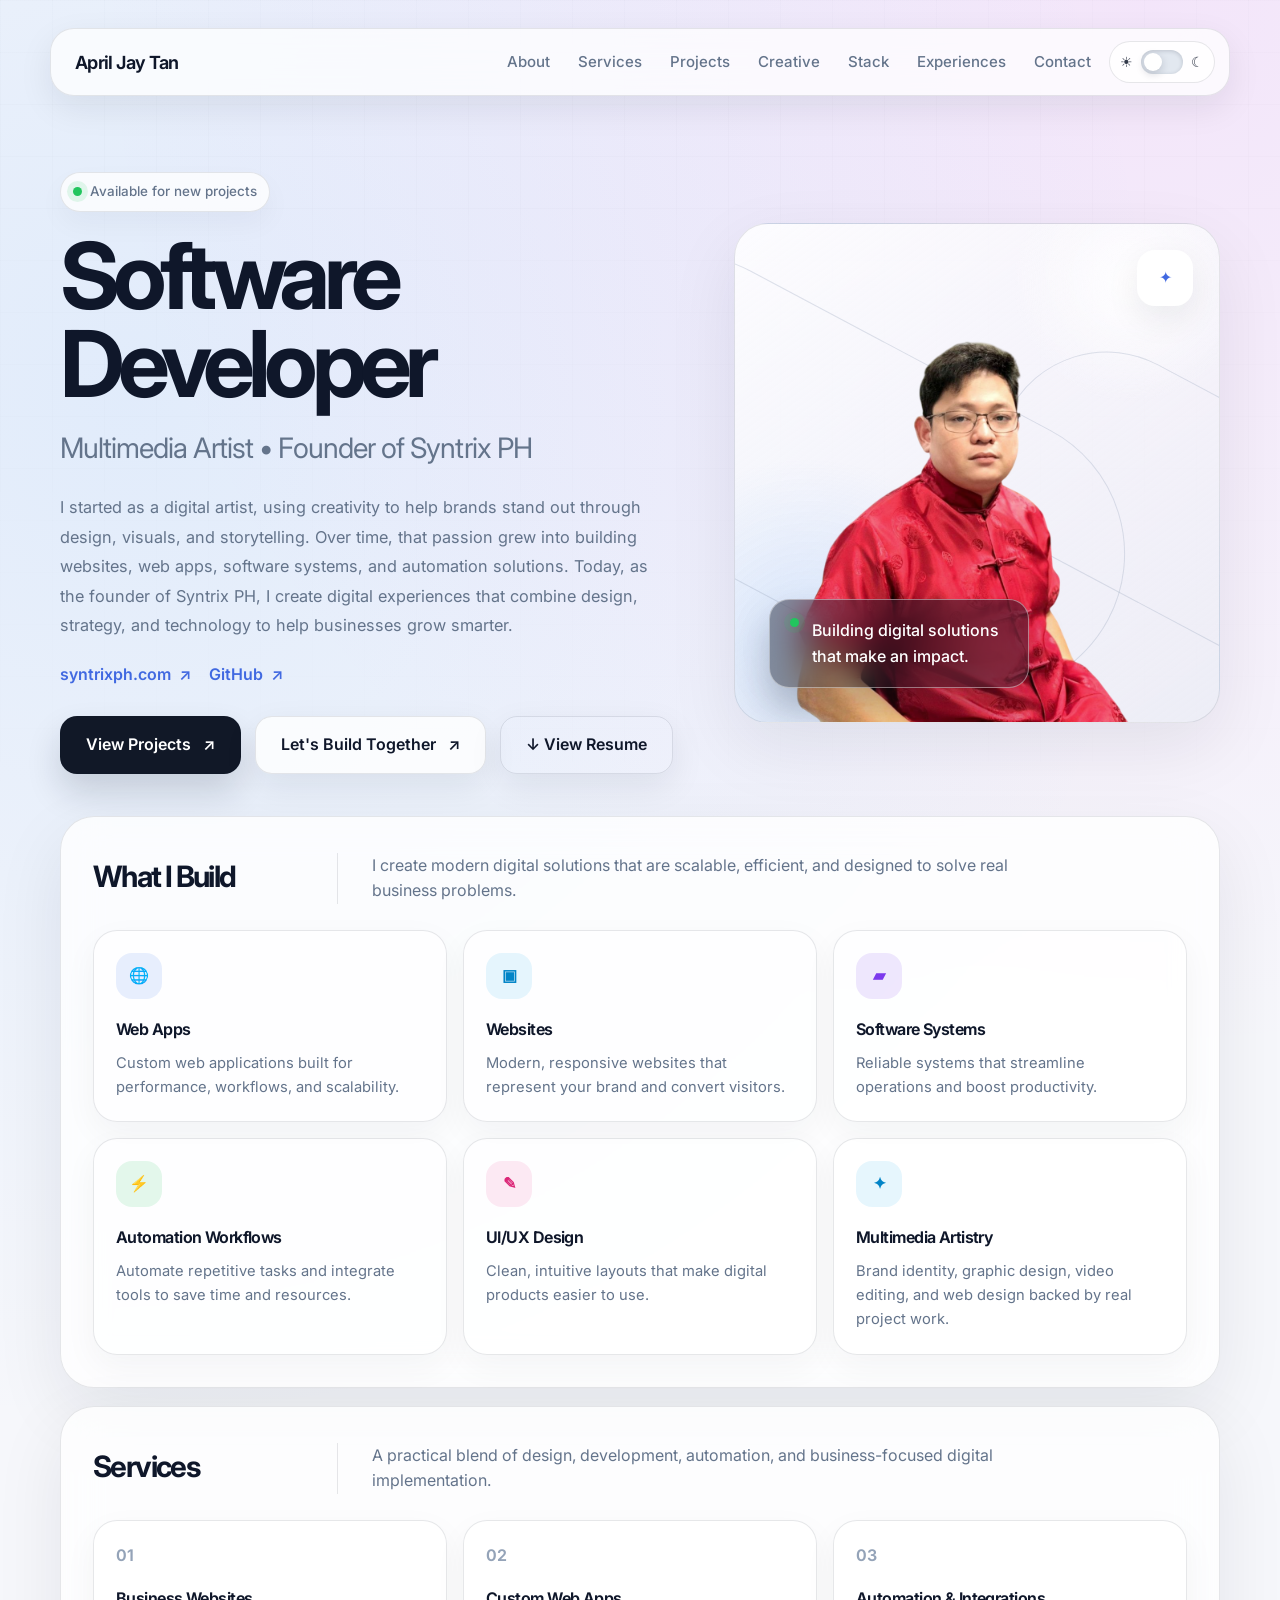
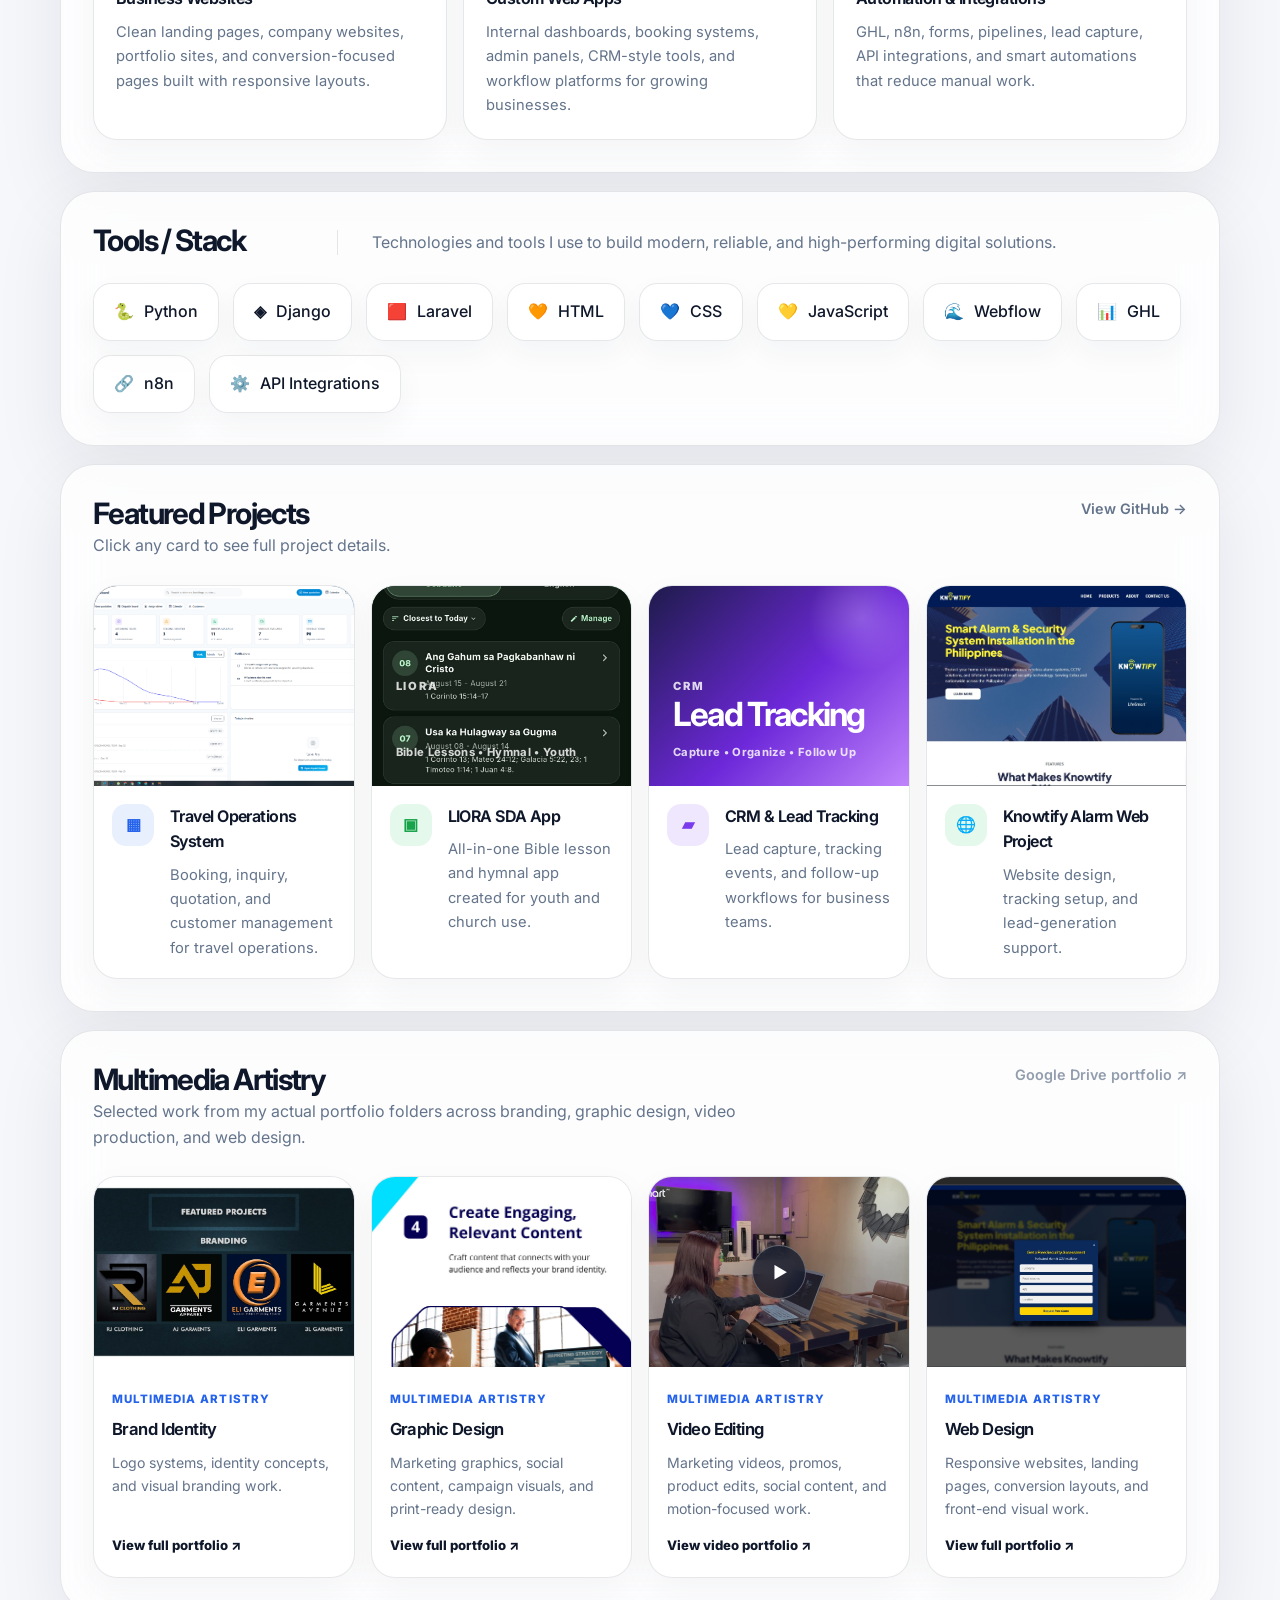
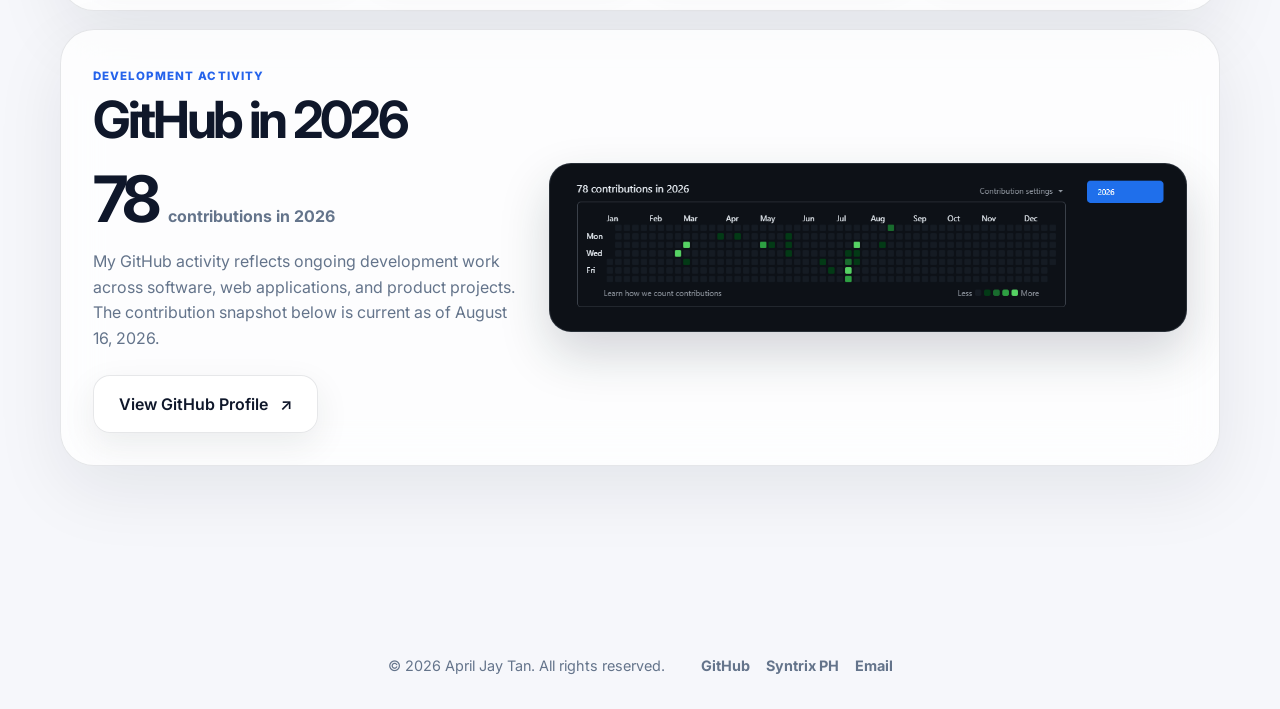
==== commit e5a62d12: "Update index.html" ====
--- a/index.html
+++ b/index.html
@@ -171,8 +171,10 @@
           data-modal-title="Travel Operations System"
           data-modal-category="Web Application"
           data-modal-description="A travel operations platform designed to organize inquiries, quotations, bookings, customer records, and day-to-day travel workflows in one system."
-          data-modal-tech="Laravel,JavaScript,Web Application">
+          data-modal-tech="Laravel,JavaScript,Web Application"
+          data-modal-image="assets/SYNTRIXFLOW.png">
           <div class="img-fill project-visual travel-visual">
+            <img src="assets/SYNTRIXFLOW.png" alt="Travel Operations System project preview">
             <span class="project-visual-label">TRAVEL</span>
             <strong>Operations System</strong>
             <small>Inquiry • Quotation • Booking • CRM</small>
@@ -190,8 +192,10 @@
           data-modal-title="LIORA SDA App"
           data-modal-category="Mobile Application / Youth Ministry"
           data-modal-description="An all-in-one faith resource application I created while serving as a youth president. LIORA SDA brings Bible lessons and hymnal content together in one accessible mobile experience for youth and church use. The app has been published on Google Play."
-          data-modal-tech="">
+          data-modal-tech=""
+          data-modal-image="assets/liora.jpeg">
           <div class="img-fill project-visual liora-visual">
+            <img src="assets/liora.jpeg" alt="LIORA SDA App project preview">
             <span class="project-visual-label">LIORA</span>
             <strong>SDA App</strong>
             <small>Bible Lessons • Hymnal • Youth</small>
@@ -336,7 +340,9 @@
     <div class="modal-box">
       <button class="modal-close" id="modalClose" aria-label="Close modal">✕</button>
       <div class="modal-image" id="modalImageWrap">
-        <div class="modal-image-fallback" id="modalImageFallback">▣</div>
+        <div class="modal-image-fallback" id="modalImageFallback">
+          <img src="assets/liora.jpeg" alt="LIORA SDA App project preview">
+        </div>
       </div>
       <div class="modal-content">
         <span class="modal-category" id="modalCategory"></span>
--- a/style.css
+++ b/style.css
@@ -1558,3 +1558,130 @@
     letter-spacing: -0.065em;
   }
 }
+
+/* =====================================================
+   2026 portfolio accuracy updates
+   ===================================================== */
+.hero-links {
+  display: flex;
+  flex-wrap: wrap;
+  gap: 18px;
+  align-items: center;
+  margin-top: 22px;
+}
+.hero-links .site-link { margin-top: 0; }
+
+.six-grid { grid-template-columns: repeat(3, 1fr); }
+
+.stack-pills {
+  display: flex;
+  flex-wrap: wrap;
+  align-items: center;
+}
+
+.project-visual {
+  display: flex;
+  flex-direction: column;
+  align-items: flex-start;
+  justify-content: flex-end;
+  padding: 24px;
+  color: #ffffff;
+}
+.project-visual-label {
+  font-size: .7rem;
+  font-weight: 850;
+  letter-spacing: .16em;
+  opacity: .82;
+}
+.project-visual strong {
+  margin-top: 2px;
+  font-size: clamp(1.55rem, 2.6vw, 2.15rem);
+  line-height: 1;
+  letter-spacing: -.055em;
+}
+.project-visual small {
+  margin-top: 12px;
+  font-size: .7rem;
+  font-weight: 750;
+  letter-spacing: .03em;
+  opacity: .82;
+}
+.travel-visual {
+  background: radial-gradient(circle at 82% 16%, rgba(255,255,255,.22), transparent 22%), linear-gradient(135deg, #0f172a 0%, #0f4c81 55%, #38bdf8 100%);
+}
+.liora-visual {
+  background: radial-gradient(circle at 82% 16%, rgba(255,255,255,.26), transparent 20%), linear-gradient(135deg, #132a1c 0%, #166534 55%, #4ade80 100%);
+}
+.crm-visual {
+  background: radial-gradient(circle at 82% 16%, rgba(255,255,255,.24), transparent 20%), linear-gradient(135deg, #1e1b4b 0%, #6d28d9 55%, #c084fc 100%);
+}
+
+.muted-label { pointer-events: none; opacity: .7; }
+.portfolio-links-grid .media-card { min-width: 0; }
+.portfolio-link-card { display: block; cursor: pointer; }
+.portfolio-link-card .img-fill { height: 190px; }
+.media-card-copy { padding: 18px 18px 20px; }
+.media-card-copy h3 { padding: 0; margin: 5px 0 8px; font-size: 1.04rem; }
+.media-card-copy p { color: var(--muted); font-size: .88rem; line-height: 1.65; min-height: 70px; }
+.media-kicker,
+.eyebrow {
+  display: inline-block;
+  color: var(--accent);
+  font-size: .72rem;
+  font-weight: 800;
+  letter-spacing: .09em;
+  text-transform: uppercase;
+}
+.media-link { display: inline-flex; margin-top: 14px; color: var(--text); font-size: .82rem; font-weight: 800; }
+.portfolio-link-card:hover .media-link { color: var(--accent); }
+.video-preview { position: relative; }
+.video-preview::after { content: ""; position: absolute; inset: 0; background: linear-gradient(to top, rgba(15,23,42,.42), rgba(15,23,42,.04)); }
+.video-play {
+  position: absolute;
+  z-index: 2;
+  left: 50%;
+  top: 50%;
+  transform: translate(-50%, -50%);
+  width: 54px;
+  height: 54px;
+  display: grid;
+  place-items: center;
+  padding-left: 3px;
+  border-radius: 999px;
+  background: rgba(15,23,42,.72);
+  color: #ffffff;
+  border: 1px solid rgba(255,255,255,.3);
+  backdrop-filter: blur(10px);
+  box-shadow: 0 15px 38px rgba(15,23,42,.25);
+}
+
+.github-panel { overflow: hidden; }
+.github-grid { display: grid; grid-template-columns: .8fr 1.2fr; gap: 30px; align-items: center; }
+.github-copy h2 { margin-top: 6px; font-size: clamp(1.9rem, 4vw, 3.2rem); letter-spacing: -.065em; line-height: 1; }
+.github-copy > p { margin-top: 18px; color: var(--muted); max-width: 500px; }
+.github-count { margin-top: 22px; display: flex; align-items: baseline; gap: 12px; }
+.github-count strong { font-size: clamp(2.6rem, 5vw, 4.4rem); line-height: 1; letter-spacing: -.08em; }
+.github-count span { color: var(--muted); font-weight: 700; }
+.github-btn { margin-top: 24px; }
+.github-shot {
+  display: block;
+  padding: 14px;
+  border-radius: 22px;
+  background: #0d1117;
+  border: 1px solid rgba(148,163,184,.2);
+  box-shadow: 0 22px 50px rgba(15,23,42,.18);
+  transition: transform .24s ease, box-shadow .24s ease;
+}
+.github-shot:hover { transform: translateY(-4px); box-shadow: 0 28px 60px rgba(15,23,42,.24); }
+.github-shot img { width: 100%; height: auto; border-radius: 12px; }
+
+@media (max-width: 1050px) {
+  .six-grid { grid-template-columns: repeat(2, 1fr); }
+  .github-grid { grid-template-columns: 1fr; }
+}
+@media (max-width: 780px) {
+  .six-grid { grid-template-columns: 1fr; }
+  .portfolio-link-card .img-fill { height: 220px; }
+  .media-card-copy p { min-height: 0; }
+  .github-count { align-items: flex-start; flex-direction: column; gap: 5px; }
+}
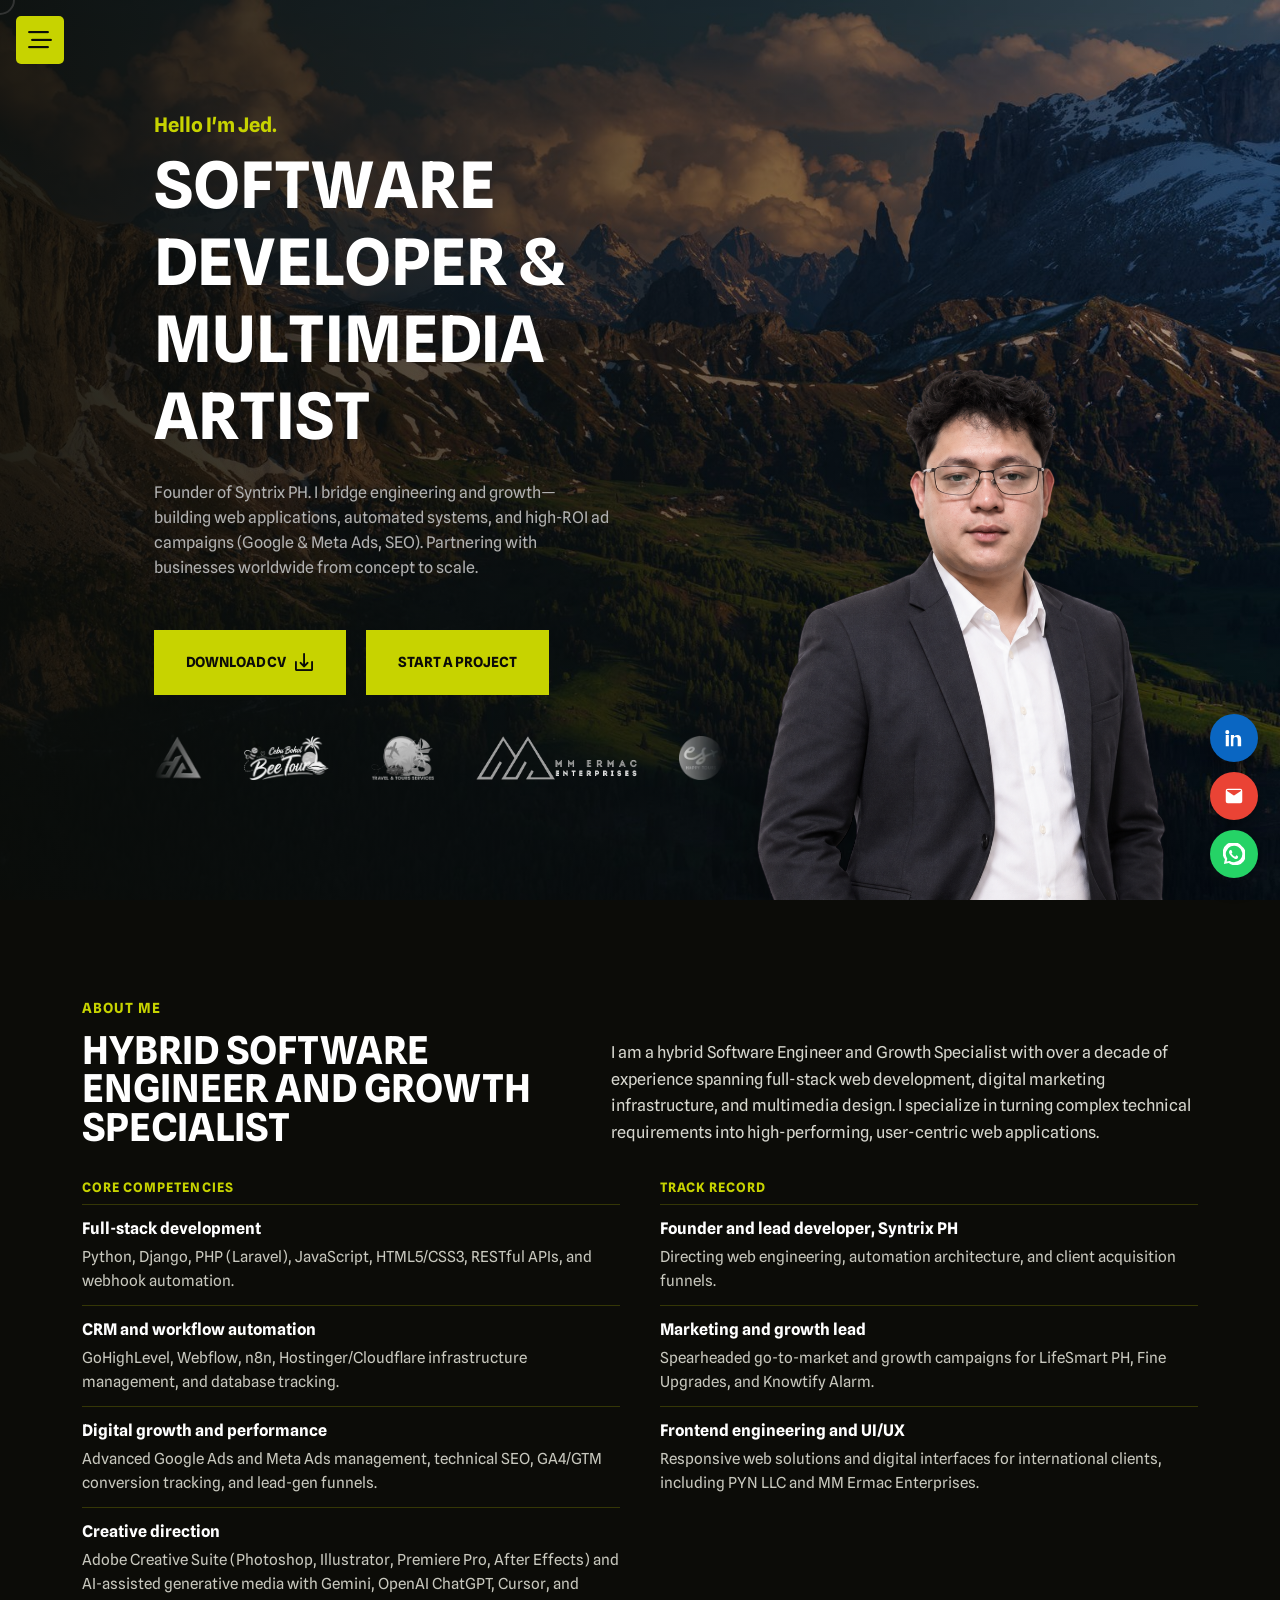
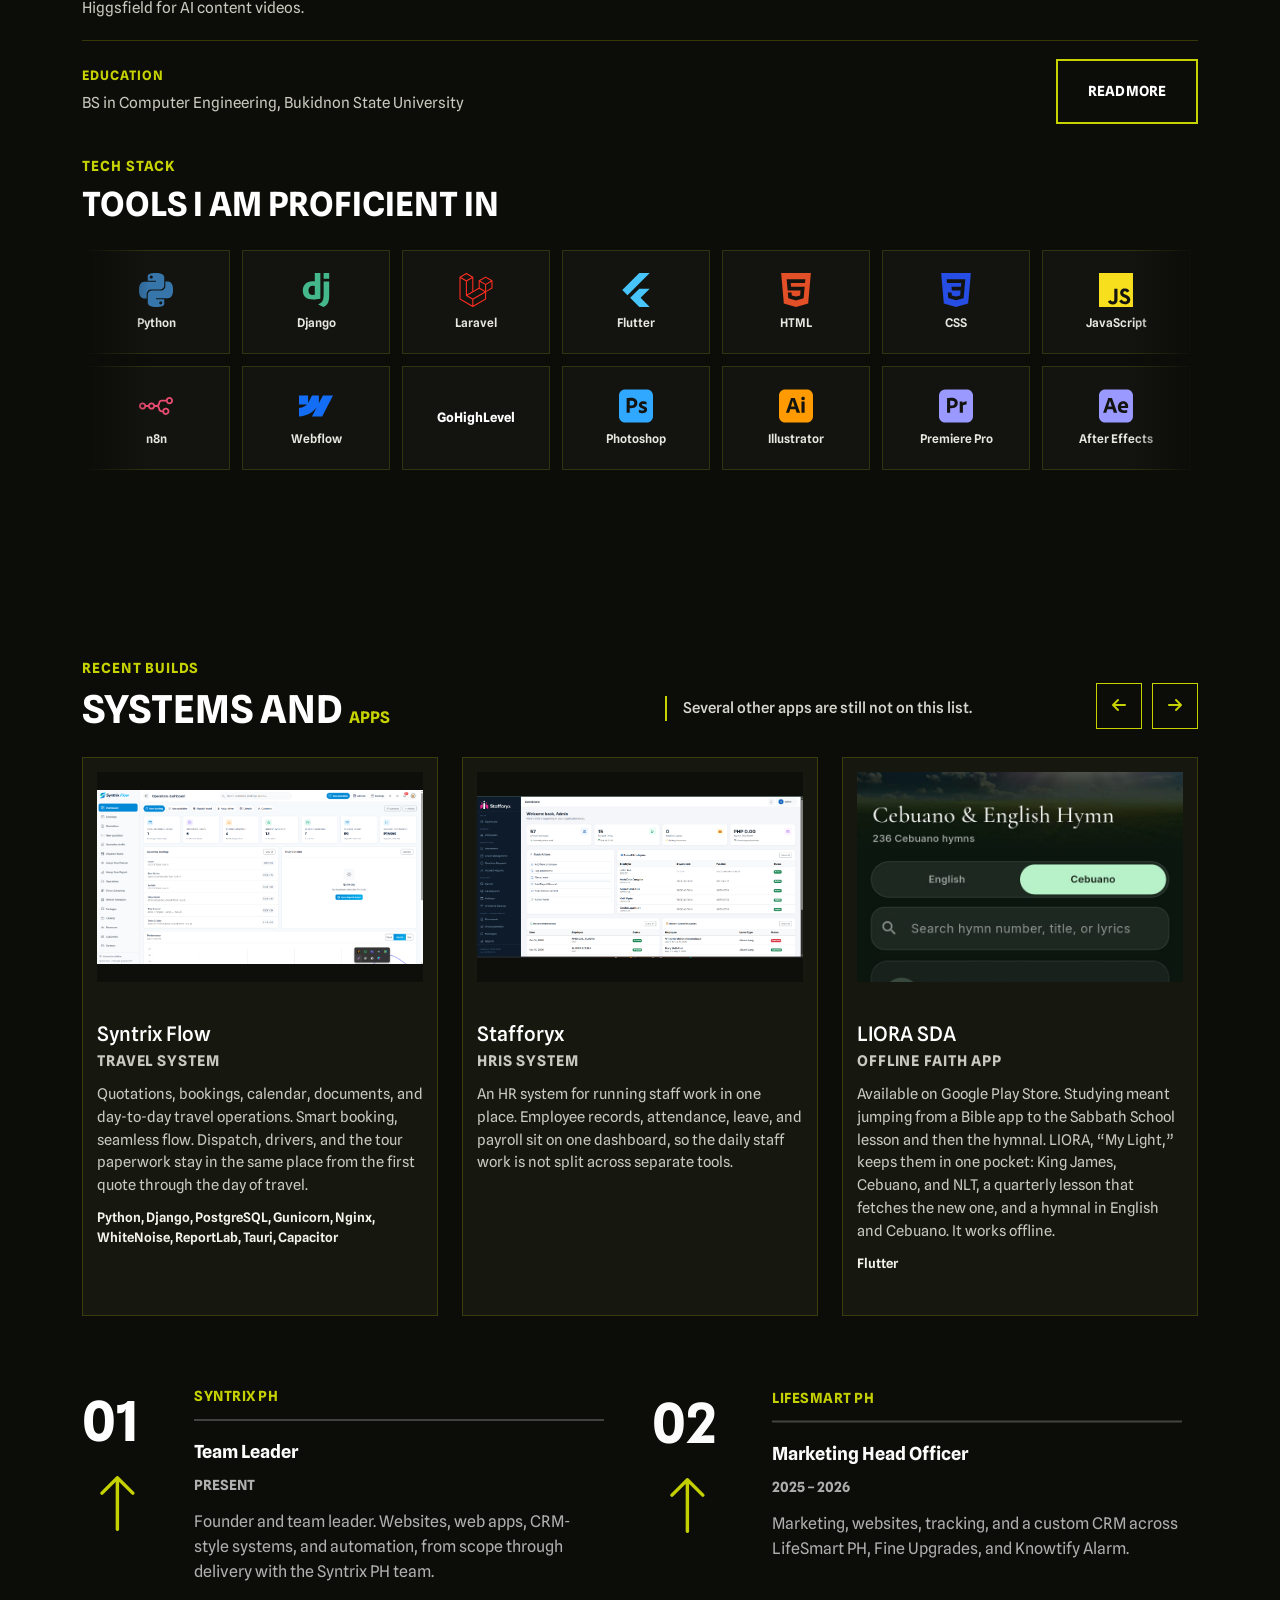
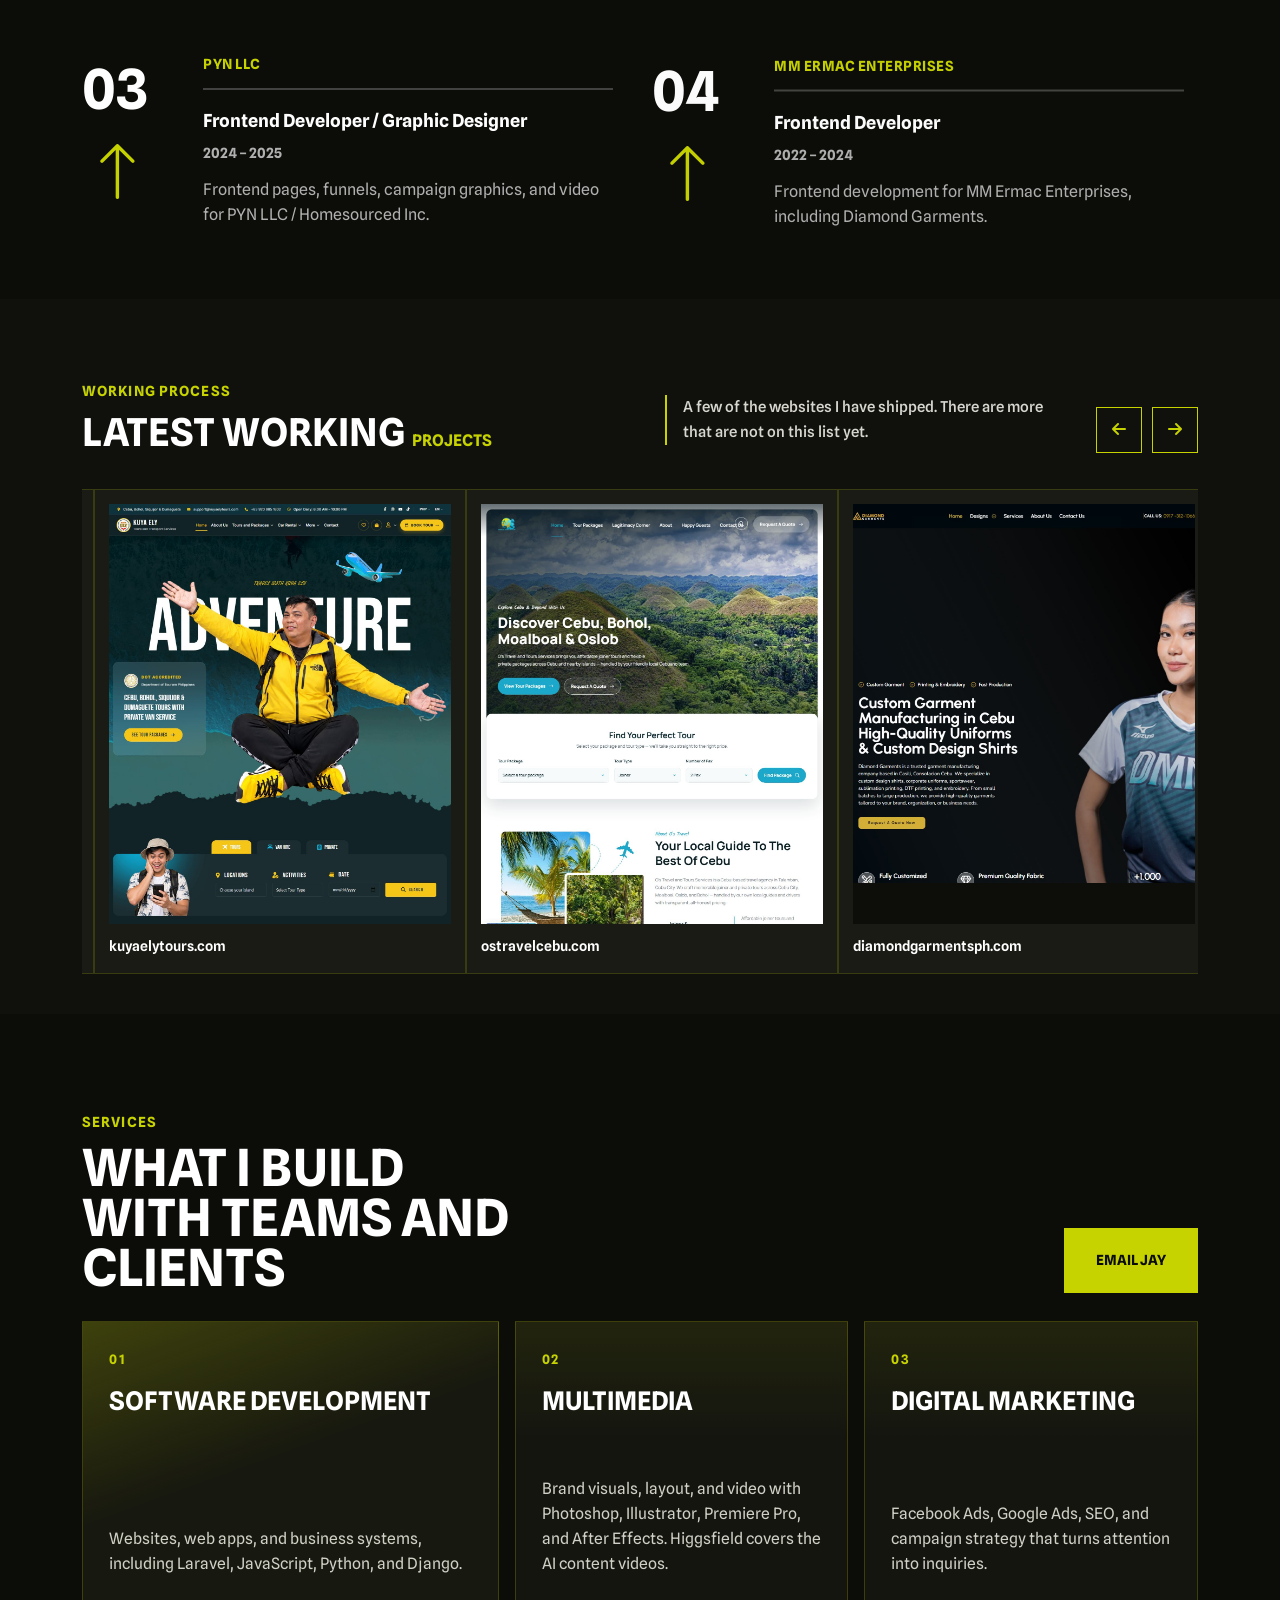
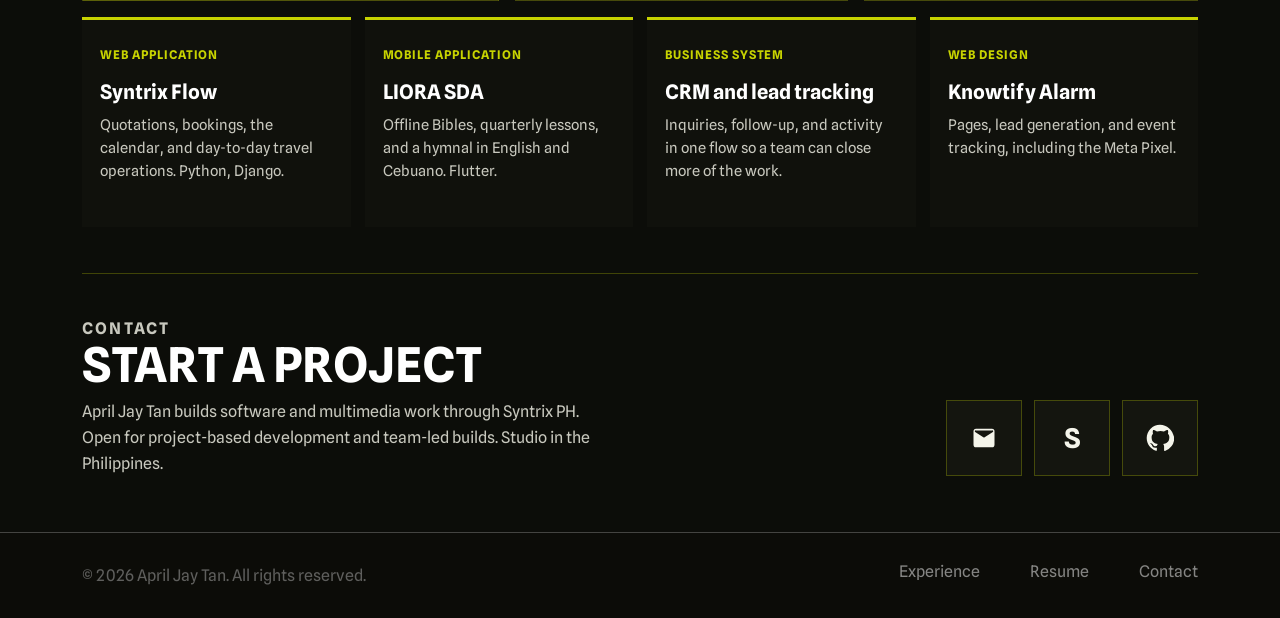
==== commit 70f4d028: "Replace the live portfolio with the current site. Co-authored-by: Cursor <cursoragent@cursor.com>" ====
--- a/index.html
+++ b/index.html
@@ -1,358 +1,614 @@
 <!DOCTYPE html>
 <html lang="en">
-<head>
-  <meta charset="UTF-8" />
-  <meta name="viewport" content="width=device-width, initial-scale=1.0" />
-  <title>April Jay Tan | Software Developer & Multimedia Artist</title>
-  <meta name="description" content="Official portfolio of April Jay Tan, software developer, multimedia artist, and founder of Syntrix PH. Web apps, software systems, Python and Django development, Webflow, automation, brand identity, graphic design, video editing, and web design." />
-  <link rel="icon" type="image/png" href="assets/favicon.png">
-  <link rel="preconnect" href="https://fonts.googleapis.com">
-  <link rel="preconnect" href="https://fonts.gstatic.com" crossorigin>
-  <link href="https://fonts.googleapis.com/css2?family=Inter:wght@400;500;600;700;800;900&display=swap" rel="stylesheet">
-  <link rel="stylesheet" href="style.css" />
-</head>
-<body>
-  <div class="page-glow page-glow-one"></div>
-  <div class="page-glow page-glow-two"></div>
-
-  <header class="site-header">
-    <nav class="nav-shell" aria-label="Main navigation">
-      <a href="#home" class="brand">April Jay Tan</a>
-
-      <button class="mobile-menu-btn" type="button" aria-label="Toggle menu">
-        <span></span>
-        <span></span>
-      </button>
-
-      <div class="nav-links" id="navLinks">
-        <a href="#about">About</a>
-        <a href="#services">Services</a>
-        <a href="#projects">Projects</a>
-        <a href="#multimedia">Creative</a>
-        <a href="#stack">Stack</a>
-        <a href="experiences.html">Experiences</a>
-        <a href="#contact">Contact</a>
-      </div>
-
-      <button class="theme-toggle" id="themeToggle" type="button" aria-label="Switch to dark mode" title="Toggle dark / light mode">
-        <span class="toggle-icon toggle-sun">☀</span>
-        <span class="toggle-track"><span class="toggle-thumb"></span></span>
-        <span class="toggle-icon toggle-moon">☾</span>
-      </button>
-    </nav>
-  </header>
-
-  <main>
-    <section id="home" class="hero section-space">
-      <div class="container hero-grid">
-        <div class="hero-copy reveal">
-          <div class="status-pill"><span></span>Available for new projects</div>
-          <h1>Software Developer</h1>
-          <p class="hero-kicker">Multimedia Artist • Founder of Syntrix PH</p>
-          <p class="hero-story">
-            I started as a digital artist, using creativity to help brands stand out through design, visuals, and storytelling. Over time, that passion grew into building websites, web apps, software systems, and automation solutions. Today, as the founder of Syntrix PH, I create digital experiences that combine design, strategy, and technology to help businesses grow smarter.
-          </p>
-          <div class="hero-links">
-            <a class="site-link" href="https://www.syntrixph.com" target="_blank" rel="noopener">syntrixph.com <span>↗</span></a>
-            <a class="site-link" href="https://github.com/Apriljay-tan" target="_blank" rel="noopener">GitHub <span>↗</span></a>
-          </div>
-          <div class="hero-actions">
-            <a href="#projects" class="btn btn-primary">View Projects <span>↗</span></a>
-            <a href="#contact" class="btn btn-soft">Let's Build Together <span>↗</span></a>
-            <a href="assets/April-Jay-Tan-Resume-2026.pdf" class="btn btn-outline" target="_blank" rel="noopener">↓ View Resume</a>
-          </div>
-        </div>
-
-        <div class="hero-visual reveal">
-          <div class="portrait-card">
-            <div class="sparkle">✦</div>
-            <div class="portrait-orbit orbit-one"></div>
-            <div class="portrait-orbit orbit-two"></div>
-            <img src="assets/profile.jpg" alt="April Jay Tan" onerror="this.style.display='none'; this.nextElementSibling.style.display='grid';">
-            <div class="portrait-fallback" aria-hidden="true">AJ</div>
-            <div class="floating-note"><span></span>Building digital solutions<br>that make an impact.</div>
-          </div>
-        </div>
+  <head>
+    <meta charset="UTF-8" />
+    <meta http-equiv="X-UA-Compatible" content="IE=edge" />
+    <meta name="viewport" content="width=device-width, initial-scale=1" />
+    <meta name="description" content="Portfolio of April Jay Tan, software developer, multimedia artist, and founder of Syntrix PH." />
+    <meta name="author" content="April Jay Tan" />
+    <title>April Jay Tan | Software Developer & Multimedia Artist</title>
+    <script>
+      if (!window.matchMedia("(prefers-reduced-motion: reduce)").matches) {
+        document.documentElement.classList.add("motion");
+      }
+    </script>
+    <link rel="icon" href="assets/favicon.svg" type="image/svg+xml" />
+    <link rel="stylesheet" href="css/font-awesome-pro.css" />
+    <link rel="stylesheet" href="css/plugin.css" />
+    <link rel="stylesheet" href="css/spacing.css" />
+    <link rel="stylesheet" href="css/scroll_top.css" />
+    <link rel="stylesheet" href="css/style.css" />
+    <link rel="stylesheet" href="css/responsive.css" />
+    <link rel="stylesheet" href="isti-icon/style.css" />
+    <link rel="stylesheet" href="css/custom.css" />
+  </head>
+
+  <body>
+    <div class="preloader">
+      <svg viewBox="0 0 1000 1000" preserveAspectRatio="none">
+        <path id="svg" d="M0,1005S175,995,500,995s500,5,500,5V0H0Z"></path>
+      </svg>
+    </div>
+
+    <section class="tf__main_2">
+      <span class="mobile_menu_icon">
+        <i class="far fa-stream bar_icon"></i>
+        <i class="far fa-times close_icon"></i>
+        <span class="bar-name">April Jay Tan</span>
+      </span>
+      <div class="container-fluid">
+        <ul class="tf__main_manu_2">
+          <li>
+            <a href="#home" class="tf__logo_2">
+              <img src="assets/portrait.png" alt="April Jay Tan" class="img-fluid" />
+            </a>
+          </li>
+          <li><a href="#home" class="active"><i class="isti-home-21"></i></a></li>
+          <li><a href="#about"><i class="isti-user-square-converted"></i></a></li>
+          <li><a href="#experience"><i class="isti-briefcase"></i></a></li>
+          <li><a href="#work"><i class="isti-clipboard"></i></a></li>
+          <li><a href="#service"><i class="isti-path"></i></a></li>
+          <li><a href="#contact"><i class="isti-messages"></i></a></li>
+        </ul>
       </div>
     </section>
 
-    <section id="about" class="container panel reveal">
-      <div class="section-head split-head">
-        <h2>What I Build</h2>
-        <p>I create modern digital solutions that are scalable, efficient, and designed to solve real business problems.</p>
-      </div>
-      <div class="service-grid six-grid">
-        <article class="mini-card reveal-item">
-          <div class="icon blue">🌐</div>
-          <h3>Web Apps</h3>
-          <p>Custom web applications built for performance, workflows, and scalability.</p>
-        </article>
-        <article class="mini-card reveal-item">
-          <div class="icon cyan">▣</div>
-          <h3>Websites</h3>
-          <p>Modern, responsive websites that represent your brand and convert visitors.</p>
-        </article>
-        <article class="mini-card reveal-item">
-          <div class="icon purple">▰</div>
-          <h3>Software Systems</h3>
-          <p>Reliable systems that streamline operations and boost productivity.</p>
-        </article>
-        <article class="mini-card reveal-item">
-          <div class="icon green">⚡</div>
-          <h3>Automation Workflows</h3>
-          <p>Automate repetitive tasks and integrate tools to save time and resources.</p>
-        </article>
-        <article class="mini-card reveal-item">
-          <div class="icon pink">✎</div>
-          <h3>UI/UX Design</h3>
-          <p>Clean, intuitive layouts that make digital products easier to use.</p>
-        </article>
-        <article class="mini-card reveal-item">
-          <div class="icon cyan">✦</div>
-          <h3>Multimedia Artistry</h3>
-          <p>Brand identity, graphic design, video editing, and web design backed by real project work.</p>
-        </article>
-      </div>
-    </section>
-
-    <section id="services" class="container panel reveal">
-      <div class="section-head split-head">
-        <h2>Services</h2>
-        <p>A practical blend of design, development, automation, and business-focused digital implementation.</p>
-      </div>
-      <div class="wide-grid">
-        <article class="feature-card reveal-item">
-          <span class="feature-number">01</span>
-          <h3>Business Websites</h3>
-          <p>Clean landing pages, company websites, portfolio sites, and conversion-focused pages built with responsive layouts.</p>
-        </article>
-        <article class="feature-card reveal-item">
-          <span class="feature-number">02</span>
-          <h3>Custom Web Apps</h3>
-          <p>Internal dashboards, booking systems, admin panels, CRM-style tools, and workflow platforms for growing businesses.</p>
-        </article>
-        <article class="feature-card reveal-item">
-          <span class="feature-number">03</span>
-          <h3>Automation & Integrations</h3>
-          <p>GHL, n8n, forms, pipelines, lead capture, API integrations, and smart automations that reduce manual work.</p>
-        </article>
-      </div>
-    </section>
-
-    <section id="stack" class="container panel reveal">
-      <div class="section-head split-head">
-        <h2>Tools / Stack</h2>
-        <p>Technologies and tools I use to build modern, reliable, and high-performing digital solutions.</p>
-      </div>
-      <div class="stack-pills">
-        <span><b>🐍</b>Python</span>
-        <span><b>◈</b>Django</span>
-        <span><b>🟥</b>Laravel</span>
-        <span><b>🧡</b>HTML</span>
-        <span><b>💙</b>CSS</span>
-        <span><b>💛</b>JavaScript</span>
-        <span><b>🌊</b>Webflow</span>
-        <span><b>📊</b>GHL</span>
-        <span><b>🔗</b>n8n</span>
-        <span><b>⚙️</b>API Integrations</span>
-      </div>
-    </section>
-
-    <section id="projects" class="container panel reveal">
-      <div class="section-head row-head">
-        <div>
-          <h2>Featured Projects</h2>
-          <p>Click any card to see full project details.</p>
-        </div>
-        <a href="https://github.com/Apriljay-tan" class="text-link" target="_blank" rel="noopener">View GitHub →</a>
-      </div>
-      <div class="project-grid">
-        <article class="project-card reveal-item popup-card"
-          data-modal-title="Travel Operations System"
-          data-modal-category="Web Application"
-          data-modal-description="A travel operations platform designed to organize inquiries, quotations, bookings, customer records, and day-to-day travel workflows in one system."
-          data-modal-tech="Laravel,JavaScript,Web Application"
-          data-modal-image="assets/SYNTRIXFLOW.png">
-          <div class="img-fill project-visual travel-visual">
-            <img src="assets/SYNTRIXFLOW.png" alt="Travel Operations System project preview">
-            <span class="project-visual-label">TRAVEL</span>
-            <strong>Operations System</strong>
-            <small>Inquiry • Quotation • Booking • CRM</small>
-          </div>
-          <div class="project-body">
-            <div class="icon blue">▦</div>
-            <div>
-              <h3>Travel Operations System</h3>
-              <p>Booking, inquiry, quotation, and customer management for travel operations.</p>
-            </div>
-          </div>
-        </article>
-
-        <article class="project-card reveal-item popup-card"
-          data-modal-title="LIORA SDA App"
-          data-modal-category="Mobile Application / Youth Ministry"
-          data-modal-description="An all-in-one faith resource application I created while serving as a youth president. LIORA SDA brings Bible lessons and hymnal content together in one accessible mobile experience for youth and church use. The app has been published on Google Play."
-          data-modal-tech=""
-          data-modal-image="assets/liora.jpeg">
-          <div class="img-fill project-visual liora-visual">
-            <img src="assets/liora.jpeg" alt="LIORA SDA App project preview">
-            <span class="project-visual-label">LIORA</span>
-            <strong>SDA App</strong>
-            <small>Bible Lessons • Hymnal • Youth</small>
-          </div>
-          <div class="project-body">
-            <div class="icon green">▣</div>
-            <div>
-              <h3>LIORA SDA App</h3>
-              <p>All-in-one Bible lesson and hymnal app created for youth and church use.</p>
-            </div>
-          </div>
-        </article>
-
-        <article class="project-card reveal-item popup-card"
-          data-modal-title="CRM & Lead Tracking"
-          data-modal-category="Business System"
-          data-modal-description="Lead capture and follow-up workflows designed to help businesses organize inquiries, track customer activity, and improve sales follow-up through structured CRM processes."
-          data-modal-tech="CRM,Lead Capture,Automation,Tracking">
-          <div class="img-fill project-visual crm-visual">
-            <span class="project-visual-label">CRM</span>
-            <strong>Lead Tracking</strong>
-            <small>Capture • Organize • Follow Up</small>
-          </div>
-          <div class="project-body">
-            <div class="icon purple">▰</div>
-            <div>
-              <h3>CRM & Lead Tracking</h3>
-              <p>Lead capture, tracking events, and follow-up workflows for business teams.</p>
-            </div>
-          </div>
-        </article>
-
-        <article class="project-card reveal-item popup-card"
-          data-modal-title="Knowtify Alarm Web Project"
-          data-modal-category="Web Design & Digital Marketing"
-          data-modal-description="Website and digital marketing work for Knowtify Alarm, including web page improvements, lead-generation support, Meta Pixel setup, and event tracking."
-          data-modal-tech="Web Design,Meta Pixel,Event Tracking,Lead Generation"
-          data-modal-image="assets/work3.jpg">
-          <div class="img-fill"><img src="assets/work3.jpg" alt="Knowtify Alarm website project"></div>
-          <div class="project-body">
-            <div class="icon green">🌐</div>
-            <div>
-              <h3>Knowtify Alarm Web Project</h3>
-              <p>Website design, tracking setup, and lead-generation support.</p>
-            </div>
-          </div>
-        </article>
-      </div>
-    </section>
-
-    <section id="multimedia" class="container panel reveal">
-      <div class="section-head row-head">
-        <div>
-          <h2>Multimedia Artistry</h2>
-          <p>Selected work from my actual portfolio folders across branding, graphic design, video production, and web design.</p>
-        </div>
-        <span class="text-link muted-label">Google Drive portfolio ↗</span>
-      </div>
-
-      <div class="media-grid four-grid portfolio-links-grid">
-        <a class="media-card reveal-item portfolio-link-card" href="https://drive.google.com/drive/folders/1c5Pv2DrHLdde92zdKosvciFJJFtcgLZe?usp=sharing" target="_blank" rel="noopener">
-          <div class="img-fill"><img src="assets/multimedia-brand-identity.jpg" alt="Brand identity portfolio preview"></div>
-          <div class="media-card-copy">
-            <span class="media-kicker">Multimedia Artistry</span>
-            <h3>Brand Identity</h3>
-            <p>Logo systems, identity concepts, and visual branding work.</p>
-            <span class="media-link">View full portfolio ↗</span>
-          </div>
-        </a>
-
-        <a class="media-card reveal-item portfolio-link-card" href="https://drive.google.com/drive/folders/1XiNovJ4yI0jE0cuF_VdtN6Z0Jm-Zs7yp?usp=sharing" target="_blank" rel="noopener">
-          <div class="img-fill"><img src="assets/multimedia-graphic-design.jpg" alt="Graphic design portfolio preview"></div>
-          <div class="media-card-copy">
-            <span class="media-kicker">Multimedia Artistry</span>
-            <h3>Graphic Design</h3>
-            <p>Marketing graphics, social content, campaign visuals, and print-ready design.</p>
-            <span class="media-link">View full portfolio ↗</span>
-          </div>
-        </a>
-
-        <a class="media-card reveal-item portfolio-link-card" href="https://drive.google.com/drive/folders/18ENwpjsiF1KiT8CIb3S_hvZjTEMnW9g3?usp=sharing" target="_blank" rel="noopener">
-          <div class="img-fill video-preview"><img src="assets/multimedia-video-editing.jpg" alt="Video editing portfolio preview"><span class="video-play">▶</span></div>
-          <div class="media-card-copy">
-            <span class="media-kicker">Multimedia Artistry</span>
-            <h3>Video Editing</h3>
-            <p>Marketing videos, promos, product edits, social content, and motion-focused work.</p>
-            <span class="media-link">View video portfolio ↗</span>
-          </div>
-        </a>
-
-        <a class="media-card reveal-item portfolio-link-card" href="https://drive.google.com/drive/folders/1FXD6m4TwV2SdyThJhAyAXcdWGxsjp_9W?usp=sharing" target="_blank" rel="noopener">
-          <div class="img-fill"><img src="assets/multimedia-web-design.jpg" alt="Web design portfolio preview"></div>
-          <div class="media-card-copy">
-            <span class="media-kicker">Multimedia Artistry</span>
-            <h3>Web Design</h3>
-            <p>Responsive websites, landing pages, conversion layouts, and front-end visual work.</p>
-            <span class="media-link">View full portfolio ↗</span>
-          </div>
-        </a>
-      </div>
-    </section>
-
-    <section id="github" class="container panel reveal github-panel">
-      <div class="github-grid">
-        <div class="github-copy">
-          <span class="eyebrow">Development Activity</span>
-          <h2>GitHub in 2026</h2>
-          <div class="github-count"><strong>78</strong><span>contributions in 2026</span></div>
-          <p>My GitHub activity reflects ongoing development work across software, web applications, and product projects. The contribution snapshot below is current as of August 16, 2026.</p>
-          <a class="btn btn-soft github-btn" href="https://github.com/Apriljay-tan" target="_blank" rel="noopener">View GitHub Profile <span>↗</span></a>
-        </div>
-        <a class="github-shot" href="https://github.com/Apriljay-tan" target="_blank" rel="noopener" aria-label="View April Jay Tan on GitHub">
-          <img src="assets/github-contributions-2026.png" alt="GitHub contribution graph showing 78 contributions in 2026">
-        </a>
-      </div>
-    </section>
-
-    <section id="contact" class="container cta-panel reveal">
-      <div class="avatar-mark"><img src="assets/favicon.png" alt="April Jay Tan"></div>
-      <div>
-        <h2>Building digital experiences,<br>websites, apps, and systems.</h2>
-      </div>
-      <div class="cta-copy">
-        <p>Have a project in mind?</p>
-        <span>Let's build something great together.</span>
-      </div>
-      <a class="btn btn-primary" href="mailto:jay@jtanmediaworks.com">✉ Get in Touch</a>
-    </section>
-  </main>
-
-  <footer class="site-footer">
-    <p>© 2026 April Jay Tan. All rights reserved.</p>
-    <div class="footer-icons">
-      <a href="https://github.com/Apriljay-tan" target="_blank" rel="noopener" aria-label="GitHub">GitHub</a>
-      <a href="https://www.syntrixph.com" target="_blank" rel="noopener" aria-label="Syntrix PH">Syntrix PH</a>
-      <a href="mailto:jay@jtanmediaworks.com" aria-label="Email">Email</a>
-    </div>
-  </footer>
-
-  <!-- Project detail modal -->
-  <div class="modal-overlay" id="projectModal" role="dialog" aria-modal="true" aria-labelledby="modalTitle">
-    <div class="modal-box">
-      <button class="modal-close" id="modalClose" aria-label="Close modal">✕</button>
-      <div class="modal-image" id="modalImageWrap">
-        <div class="modal-image-fallback" id="modalImageFallback">
-          <img src="assets/liora.jpeg" alt="LIORA SDA App project preview">
-        </div>
-      </div>
-      <div class="modal-content">
-        <span class="modal-category" id="modalCategory"></span>
-        <h2 class="modal-title" id="modalTitle"></h2>
-        <p class="modal-description" id="modalDescription"></p>
-        <div class="modal-tech" id="modalTech"></div>
+    <div class="main">
+      <div data-bs-spy="scroll" data-bs-target="#list-example" data-bs-smooth-scroll="true" class="scrollspy-example" tabindex="0">
+        <section id="home" class="tf__banner tf__banner_2 bg-fixed" style="background: url(assets/cover.jpg)">
+          <div class="container h-100">
+            <div class="row align-items-center h-100 hero-row">
+              <div class="col-xl-7 col-lg-7">
+                <div class="tf__banner_text tf__banner_text_2 hero-open">
+                  <h3 data-text-animation="rotate-in">Hello I'm Jed.</h3>
+                  <h1 data-text-animation="rotate-in">SOFTWARE DEVELOPER & MULTIMEDIA ARTIST</h1>
+                  <p>Founder of Syntrix PH. I bridge engineering and growth—building web applications, automated systems, and high-ROI ad campaigns (Google & Meta Ads, SEO). Partnering with businesses worldwide from concept to scale.</p>
+                  <ul class="d-flex flex-wrap">
+                    <li>
+                      <a href="assets/April-Jay-Tan-Resume-2026.pdf" class="tf__common_btn d-flex align-items-center download_btn" target="_blank" rel="noopener">Download Cv <i class="isti-download"></i></a>
+                    </li>
+                    <li>
+                      <a href="#contact" class="tf__common_btn">Start a project</a>
+                    </li>
+                  </ul>
+                  <div class="hero-logos" aria-label="Client logos">
+                    <div class="hero-logos-track">
+                      <a href="https://diamondgarmentsph.com" target="_blank" rel="noopener"><img src="assets/logo/aligned/diamond.png" alt="Diamond Garments" /></a>
+                      <a href="https://cebubeetours.com" target="_blank" rel="noopener"><img src="assets/logo/aligned/cebu-bee.png" alt="Cebu Bee Tours" /></a>
+                      <a href="https://ostravelcebu.com" target="_blank" rel="noopener"><img src="assets/logo/aligned/ostravel.png" alt="OS Travel Cebu" /></a>
+                      <span><img src="assets/logo/aligned/mm-ermac.png" alt="MM Ermac Enterprises" /></span>
+                      <a href="https://eshappytours.com" target="_blank" rel="noopener"><img src="assets/logo/aligned/es-happy.png" alt="ES Happy Tours" /></a>
+                      <span><img src="assets/logo/aligned/3l.png" alt="3L Garments" /></span>
+                      <span><img src="assets/logo/aligned/emark.png" alt="Client logo" /></span>
+                      <span><img src="assets/logo/aligned/vector.png" alt="Client logo" /></span>
+                      <a href="https://diamondgarmentsph.com" target="_blank" rel="noopener"><img src="assets/logo/aligned/diamond.png" alt="" /></a>
+                      <a href="https://cebubeetours.com" target="_blank" rel="noopener"><img src="assets/logo/aligned/cebu-bee.png" alt="" /></a>
+                      <a href="https://ostravelcebu.com" target="_blank" rel="noopener"><img src="assets/logo/aligned/ostravel.png" alt="" /></a>
+                      <span><img src="assets/logo/aligned/mm-ermac.png" alt="" /></span>
+                      <a href="https://eshappytours.com" target="_blank" rel="noopener"><img src="assets/logo/aligned/es-happy.png" alt="" /></a>
+                      <span><img src="assets/logo/aligned/3l.png" alt="" /></span>
+                      <span><img src="assets/logo/aligned/emark.png" alt="" /></span>
+                      <span><img src="assets/logo/aligned/vector.png" alt="" /></span>
+                    </div>
+                  </div>
+                </div>
+              </div>
+            </div>
+          </div>
+          <img class="hero-float" src="jed.png" alt="Jed" />
+          <div class="hero-phone-frame hero-open hero-open-late">
+            <img class="hero-phone" src="assets/jedmobile.jpg" alt="April Jay Tan" />
+          </div>
+        </section>
+
+        <section class="tf__about about-bio" id="about">
+          <div class="container">
+            <div class="about-intro rise">
+              <div>
+                <p class="about-kicker">About Me</p>
+                <h2>Hybrid software engineer and growth specialist</h2>
+              </div>
+              <p class="about-lead">I am a hybrid Software Engineer and Growth Specialist with over a decade of experience spanning full-stack web development, digital marketing infrastructure, and multimedia design. I specialize in turning complex technical requirements into high-performing, user-centric web applications.</p>
+            </div>
+            <div class="about-split">
+              <div class="rise">
+                <h3>Core competencies</h3>
+                <ul class="about-list">
+                  <li>
+                    <strong>Full-stack development</strong>
+                    <span>Python, Django, PHP (Laravel), JavaScript, HTML5/CSS3, RESTful APIs, and webhook automation.</span>
+                  </li>
+                  <li>
+                    <strong>CRM and workflow automation</strong>
+                    <span>GoHighLevel, Webflow, n8n, Hostinger/Cloudflare infrastructure management, and database tracking.</span>
+                  </li>
+                  <li>
+                    <strong>Digital growth and performance</strong>
+                    <span>Advanced Google Ads and Meta Ads management, technical SEO, GA4/GTM conversion tracking, and lead-gen funnels.</span>
+                  </li>
+                  <li>
+                    <strong>Creative direction</strong>
+                    <span>Adobe Creative Suite (Photoshop, Illustrator, Premiere Pro, After Effects) and AI-assisted generative media with Gemini, OpenAI ChatGPT, Cursor, and Higgsfield for AI content videos.</span>
+                  </li>
+                </ul>
+              </div>
+              <div class="rise">
+                <h3>Track record</h3>
+                <ul class="about-list">
+                  <li>
+                    <strong>Founder and lead developer, Syntrix PH</strong>
+                    <span>Directing web engineering, automation architecture, and client acquisition funnels.</span>
+                  </li>
+                  <li>
+                    <strong>Marketing and growth lead</strong>
+                    <span>Spearheaded go-to-market and growth campaigns for LifeSmart PH, Fine Upgrades, and Knowtify Alarm.</span>
+                  </li>
+                  <li>
+                    <strong>Frontend engineering and UI/UX</strong>
+                    <span>Responsive web solutions and digital interfaces for international clients, including PYN LLC and MM Ermac Enterprises.</span>
+                  </li>
+                </ul>
+              </div>
+            </div>
+            <div class="about-foot rise">
+              <div>
+                <h3>Education</h3>
+                <p class="about-edu">BS in Computer Engineering, Bukidnon State University</p>
+              </div>
+              <a href="experiences.html" class="tf__common_btn tf__blog_btn">read more</a>
+            </div>
+          </div>
+        </section>
+
+        <section class="tool-band" id="tools">
+          <div class="container">
+            <div class="tool-band-intro rise">
+              <p>Tech stack</p>
+              <h2>Tools I am proficient in</h2>
+            </div>
+            <div class="stack-marquee" aria-label="Tools I am proficient in">
+              <div class="stack-row stack-row-left">
+                <ul>
+                  <li><img src="assets/tools/python.svg" alt="" /><span>Python</span></li>
+                  <li><img src="assets/tools/django.svg" alt="" /><span>Django</span></li>
+                  <li><img src="assets/tools/laravel.svg" alt="" /><span>Laravel</span></li>
+                  <li><img src="assets/tools/flutter.svg" alt="" /><span>Flutter</span></li>
+                  <li><img src="assets/tools/html5.svg" alt="" /><span>HTML</span></li>
+                  <li><img src="assets/tools/css.svg" alt="" /><span>CSS</span></li>
+                  <li><img src="assets/tools/javascript.svg" alt="" /><span>JavaScript</span></li>
+                  <li><img src="assets/tools/postgresql.svg" alt="" /><span>PostgreSQL</span></li>
+                  <li><img src="assets/tools/gunicorn.svg" alt="" /><span>Gunicorn</span></li>
+                  <li><img src="assets/tools/nginx.svg" alt="" /><span>Nginx</span></li>
+                  <li><img src="assets/tools/tauri.svg" alt="" /><span>Tauri</span></li>
+                  <li><img src="assets/tools/capacitor.svg" alt="" /><span>Capacitor</span></li>
+                </ul>
+                <ul aria-hidden="true">
+                  <li><img src="assets/tools/python.svg" alt="" /><span>Python</span></li>
+                  <li><img src="assets/tools/django.svg" alt="" /><span>Django</span></li>
+                  <li><img src="assets/tools/laravel.svg" alt="" /><span>Laravel</span></li>
+                  <li><img src="assets/tools/flutter.svg" alt="" /><span>Flutter</span></li>
+                  <li><img src="assets/tools/html5.svg" alt="" /><span>HTML</span></li>
+                  <li><img src="assets/tools/css.svg" alt="" /><span>CSS</span></li>
+                  <li><img src="assets/tools/javascript.svg" alt="" /><span>JavaScript</span></li>
+                  <li><img src="assets/tools/postgresql.svg" alt="" /><span>PostgreSQL</span></li>
+                  <li><img src="assets/tools/gunicorn.svg" alt="" /><span>Gunicorn</span></li>
+                  <li><img src="assets/tools/nginx.svg" alt="" /><span>Nginx</span></li>
+                  <li><img src="assets/tools/tauri.svg" alt="" /><span>Tauri</span></li>
+                  <li><img src="assets/tools/capacitor.svg" alt="" /><span>Capacitor</span></li>
+                </ul>
+              </div>
+              <div class="stack-row stack-row-right">
+                <ul>
+                  <li><img src="assets/tools/n8n.svg" alt="" /><span>n8n</span></li>
+                  <li><img src="assets/tools/webflow.svg" alt="" /><span>Webflow</span></li>
+                  <li class="stack-word"><span>GoHighLevel</span></li>
+                  <li><img src="assets/tools/photoshop.svg" alt="" /><span>Photoshop</span></li>
+                  <li><img src="assets/tools/illustrator.svg" alt="" /><span>Illustrator</span></li>
+                  <li><img src="assets/tools/premiere.svg" alt="" /><span>Premiere Pro</span></li>
+                  <li><img src="assets/tools/aftereffects.svg" alt="" /><span>After Effects</span></li>
+                  <li><img src="assets/tools/facebook.svg" alt="" /><span>Facebook Ads</span></li>
+                  <li><img src="assets/tools/googleads.svg" alt="" /><span>Google Ads</span></li>
+                  <li><img src="assets/tools/gemini.svg" alt="" /><span>Gemini</span></li>
+                  <li><img src="assets/tools/openai.svg" alt="" /><span>ChatGPT</span></li>
+                  <li><img src="assets/tools/cursor.svg" alt="" /><span>Cursor</span></li>
+                  <li class="stack-word"><span>Higgsfield</span></li>
+                </ul>
+                <ul aria-hidden="true">
+                  <li><img src="assets/tools/n8n.svg" alt="" /><span>n8n</span></li>
+                  <li><img src="assets/tools/webflow.svg" alt="" /><span>Webflow</span></li>
+                  <li class="stack-word"><span>GoHighLevel</span></li>
+                  <li><img src="assets/tools/photoshop.svg" alt="" /><span>Photoshop</span></li>
+                  <li><img src="assets/tools/illustrator.svg" alt="" /><span>Illustrator</span></li>
+                  <li><img src="assets/tools/premiere.svg" alt="" /><span>Premiere Pro</span></li>
+                  <li><img src="assets/tools/aftereffects.svg" alt="" /><span>After Effects</span></li>
+                  <li><img src="assets/tools/facebook.svg" alt="" /><span>Facebook Ads</span></li>
+                  <li><img src="assets/tools/googleads.svg" alt="" /><span>Google Ads</span></li>
+                  <li><img src="assets/tools/gemini.svg" alt="" /><span>Gemini</span></li>
+                  <li><img src="assets/tools/openai.svg" alt="" /><span>ChatGPT</span></li>
+                  <li><img src="assets/tools/cursor.svg" alt="" /><span>Cursor</span></li>
+                  <li class="stack-word"><span>Higgsfield</span></li>
+                </ul>
+              </div>
+            </div>
+          </div>
+        </section>
+
+        <section class="tf__skill_2 pt_150" id="experience">
+          <div class="container">
+            <div class="site-preview-head build-head rise">
+              <div>
+                <p>Recent builds</p>
+                <h2>Systems and <span>apps</span></h2>
+              </div>
+              <p class="site-preview-note">Several other apps are still not on this list.</p>
+              <div class="site-preview-nav">
+                <button class="build-prev" type="button" aria-label="Previous builds"><i class="fa-solid fa-arrow-left"></i></button>
+                <button class="build-next" type="button" aria-label="Next builds"><i class="fa-solid fa-arrow-right"></i></button>
+              </div>
+            </div>
+            <div class="build-slider">
+              <a class="build-card" href="builds/syntrix-flow.html">
+                <div class="build-shot">
+                  <div class="build-fade">
+                    <img class="is-on" src="assets/syntrixflow_dashboard.png" alt="Syntrix Flow dashboard" />
+                    <img src="assets/syntrixflow_bookings.png" alt="Syntrix Flow bookings" />
+                    <img src="assets/syntrixflow_quotation.png" alt="Syntrix Flow quotation" />
+                    <img src="assets/syntrixflow_darquote.png" alt="Syntrix Flow quote draft" />
+                    <img src="assets/dark_syntrixflow.png" alt="Syntrix Flow operations" />
+                  </div>
+                </div>
+                <h3>Syntrix Flow</h3>
+                <p class="build-kind">Travel system</p>
+                <p>Quotations, bookings, calendar, documents, and day-to-day travel operations. Smart booking, seamless flow. Dispatch, drivers, and the tour paperwork stay in the same place from the first quote through the day of travel.</p>
+                <p class="build-stack">Python, Django, PostgreSQL, Gunicorn, Nginx, WhiteNoise, ReportLab, Tauri, Capacitor</p>
+              </a>
+              <a class="build-card" href="builds/stafforyx.html">
+                <div class="build-shot">
+                  <div class="build-fade">
+                    <img class="is-on" src="assets/stafforyx1.png" alt="Stafforyx" />
+                    <img src="assets/stafforyx2.png" alt="Stafforyx" />
+                    <img src="assets/stafforyx3.png" alt="Stafforyx" />
+                  </div>
+                </div>
+                <h3>Stafforyx</h3>
+                <p class="build-kind">HRIS system</p>
+                <p>An HR system for running staff work in one place. Employee records, attendance, leave, and payroll sit on one dashboard, so the daily staff work is not split across separate tools.</p>
+              </a>
+              <a class="build-card" href="builds/liora.html">
+                <div class="build-shot">
+                  <div class="build-fade is-phone">
+                    <img class="is-on" src="assets/liora.jpeg" alt="LIORA" />
+                    <img src="assets/liora2.jpeg" alt="LIORA" />
+                    <img src="assets/liora3.jpeg" alt="LIORA" />
+                    <img src="assets/liora4.jpeg" alt="LIORA" />
+                    <img src="assets/liora5.jpeg" alt="LIORA" />
+                    <img src="assets/liora6.jpeg" alt="LIORA" />
+                    <img src="assets/liora7.jpeg" alt="LIORA" />
+                  </div>
+                </div>
+                <h3>LIORA SDA</h3>
+                <p class="build-kind">Offline faith app</p>
+                <p>Available on Google Play Store. Studying meant jumping from a Bible app to the Sabbath School lesson and then the hymnal. LIORA, “My Light,” keeps them in one pocket: King James, Cebuano, and NLT, a quarterly lesson that fetches the new one, and a hymnal in English and Cebuano. It works offline.</p>
+                <p class="build-stack">Flutter</p>
+              </a>
+              <a class="build-card" href="builds/workspace-syntrix.html">
+                <div class="build-shot">
+                  <div class="build-fade">
+                    <img class="is-on" src="assets/workspace_admin.png" alt="Workspace Syntrix" />
+                    <img src="assets/workspace_admin2.png" alt="Workspace Syntrix" />
+                    <img src="assets/workspace_admin3.png" alt="Workspace Syntrix" />
+                    <img src="assets/workspace_admin4.png" alt="Workspace Syntrix" />
+                    <img src="assets/workspace_admin5.png" alt="Workspace Syntrix" />
+                  </div>
+                </div>
+                <h3>Workspace Syntrix</h3>
+                <p class="build-kind">Operations workspace</p>
+                <p>An all-in-one workspace for a digital business, so SaaS products and software can be watched from one place. Health, apps, and the products a studio is running can be checked from one console.</p>
+                <p class="build-stack">Python, Django</p>
+              </a>
+              <a class="build-card" href="builds/ai-sales.html">
+                <div class="build-shot">
+                  <div class="build-fade">
+                    <img class="is-on" src="assets/AI_sales.png" alt="AI Sales Agent" />
+                    <img src="assets/AI_sales2.png" alt="AI Sales Agent" />
+                    <img src="assets/Ai_SALES3.png" alt="AI Sales Agent" />
+                  </div>
+                </div>
+                <h3>AI Sales Agent</h3>
+                <p class="build-kind">Sales agent</p>
+                <p>Trained to do more than reply. It qualifies the lead, follows up, and works to close the deal. Built for a travel sales desk: it answers tour questions, checks the inquiry, and keeps the conversation moving toward a booking.</p>
+              </a>
+              <a class="build-card" href="builds/n8n.html">
+                <div class="build-shot">
+                  <div class="build-fade">
+                    <img class="is-on" src="assets/n8n_automation.png" alt="n8n automation" />
+                    <img src="assets/n8n_automation2.png" alt="n8n automation" />
+                  </div>
+                </div>
+                <h3>n8n Automation</h3>
+                <p class="build-kind">Travel agency flows</p>
+                <p>Practical automations for marketing, sales, and operations. They catch the repeat work a travel agency has to do. Inquiries, follow-ups, and the posting steps run as flows instead of being done by hand each time.</p>
+                <p class="build-stack">n8n</p>
+              </a>
+            </div>
+            <div class="row">
+              <div class="col-xl-6 col-lg-6">
+                <div class="tf__single_skill_2 d-flex flex-wrap" data-animation="fade-bottom" data-offset="100">
+                  <h2>01</h2>
+                  <span class="tf__skill_2_icon"><i class="fal fa-long-arrow-up"></i></span>
+                  <div class="tf__single_skill_2_text">
+                    <h4>Syntrix PH</h4>
+                    <h5>Team Leader</h5>
+                    <span>Present</span>
+                    <p>Founder and team leader. Websites, web apps, CRM-style systems, and automation, from scope through delivery with the Syntrix PH team.</p>
+                  </div>
+                </div>
+              </div>
+              <div class="col-xl-6 col-lg-6">
+                <div class="tf__single_skill_2 d-flex flex-wrap" data-animation="fade-bottom" data-delay=".25" data-offset="100">
+                  <h2>02</h2>
+                  <span class="tf__skill_2_icon"><i class="fal fa-long-arrow-up"></i></span>
+                  <div class="tf__single_skill_2_text">
+                    <h4>LifeSmart PH</h4>
+                    <h5>Marketing Head Officer</h5>
+                    <span>2025 – 2026</span>
+                    <p>Marketing, websites, tracking, and a custom CRM across LifeSmart PH, Fine Upgrades, and Knowtify Alarm.</p>
+                  </div>
+                </div>
+              </div>
+              <div class="col-xl-6 col-lg-6">
+                <div class="tf__single_skill_2 d-flex flex-wrap" data-animation="fade-bottom" data-offset="100">
+                  <h2>03</h2>
+                  <span class="tf__skill_2_icon"><i class="fal fa-long-arrow-up"></i></span>
+                  <div class="tf__single_skill_2_text">
+                    <h4>PYN LLC</h4>
+                    <h5>Frontend Developer / Graphic Designer</h5>
+                    <span>2024 – 2025</span>
+                    <p>Frontend pages, funnels, campaign graphics, and video for PYN LLC / Homesourced Inc.</p>
+                  </div>
+                </div>
+              </div>
+              <div class="col-xl-6 col-lg-6">
+                <div class="tf__single_skill_2 d-flex flex-wrap" data-animation="fade-bottom" data-delay=".25" data-offset="100">
+                  <h2>04</h2>
+                  <span class="tf__skill_2_icon"><i class="fal fa-long-arrow-up"></i></span>
+                  <div class="tf__single_skill_2_text">
+                    <h4>MM Ermac Enterprises</h4>
+                    <h5>Frontend Developer</h5>
+                    <span>2022 – 2024</span>
+                    <p>Frontend development for MM Ermac Enterprises, including Diamond Garments.</p>
+                  </div>
+                </div>
+              </div>
+            </div>
+          </div>
+        </section>
+
+        <section class="site-preview" id="work">
+          <div class="container">
+            <div class="site-preview-head rise">
+              <div>
+                <p>Working process</p>
+                <h2>Latest working <span>projects</span></h2>
+              </div>
+              <p class="site-preview-note">A few of the websites I have shipped. There are more that are not on this list yet.</p>
+              <div class="site-preview-nav">
+                <button class="site-prev" type="button" aria-label="Previous websites"><i class="fa-solid fa-arrow-left"></i></button>
+                <button class="site-next" type="button" aria-label="Next websites"><i class="fa-solid fa-arrow-right"></i></button>
+              </div>
+            </div>
+            <div class="site-slider">
+              <a class="site-card" href="https://kuyaelytours.com" target="_blank" rel="noopener">
+                <span class="site-frame"><img src="assets/previews/kuyaely.jpg" alt="Kuya Ely Tours homepage" /></span>
+                <strong>kuyaelytours.com</strong>
+              </a>
+              <a class="site-card" href="https://ostravelcebu.com" target="_blank" rel="noopener">
+                <span class="site-frame"><img src="assets/previews/ostravel.jpg" alt="OS Travel Cebu homepage" /></span>
+                <strong>ostravelcebu.com</strong>
+              </a>
+              <a class="site-card" href="https://diamondgarmentsph.com" target="_blank" rel="noopener">
+                <span class="site-frame"><img src="assets/previews/diamond.jpg" alt="Diamond Garments homepage" /></span>
+                <strong>diamondgarmentsph.com</strong>
+              </a>
+              <a class="site-card" href="https://cebubeetours.com" target="_blank" rel="noopener">
+                <span class="site-frame"><img src="assets/previews/cebubee.jpg" alt="Cebu Bee Tours homepage" /></span>
+                <strong>cebubeetours.com</strong>
+              </a>
+              <a class="site-card" href="https://cebuboholadventure.com" target="_blank" rel="noopener">
+                <span class="site-frame"><img src="assets/previews/bohol.jpg" alt="Cebu Bohol Adventure homepage" /></span>
+                <strong>cebuboholadventure.com</strong>
+              </a>
+              <a class="site-card" href="https://eshappytours.com" target="_blank" rel="noopener">
+                <span class="site-frame"><img src="assets/previews/eshappy.jpg" alt="ES Happy Tours homepage" /></span>
+                <strong>eshappytours.com</strong>
+              </a>
+            </div>
+          </div>
+        </section>
+
+
+        <section class="offer" id="service">
+          <div class="container">
+            <div class="offer-head rise">
+              <div>
+                <p>Services</p>
+                <h2>What I build with teams and clients</h2>
+              </div>
+              <a href="mailto:jay@jtanmediaworks.com" class="tf__common_btn">Email Jay</a>
+            </div>
+            <div class="offer-services">
+              <article class="offer-card offer-card-lead rise">
+                <em>01</em>
+                <h3>Software development</h3>
+                <p>Websites, web apps, and business systems, including Laravel, JavaScript, Python, and Django.</p>
+              </article>
+              <article class="offer-card rise">
+                <em>02</em>
+                <h3>Multimedia</h3>
+                <p>Brand visuals, layout, and video with Photoshop, Illustrator, Premiere Pro, and After Effects. Higgsfield covers the AI content videos.</p>
+              </article>
+              <article class="offer-card rise">
+                <em>03</em>
+                <h3>Digital marketing</h3>
+                <p>Facebook Ads, Google Ads, SEO, and campaign strategy that turns attention into inquiries.</p>
+              </article>
+            </div>
+            <div class="offer-picks" id="projects">
+              <article class="rise">
+                <span>Web application</span>
+                <h3>Syntrix Flow</h3>
+                <p>Quotations, bookings, the calendar, and day-to-day travel operations. Python, Django.</p>
+              </article>
+              <article class="rise">
+                <span>Mobile application</span>
+                <h3>LIORA SDA</h3>
+                <p>Offline Bibles, quarterly lessons, and a hymnal in English and Cebuano. Flutter.</p>
+              </article>
+              <article class="rise">
+                <span>Business system</span>
+                <h3>CRM and lead tracking</h3>
+                <p>Inquiries, follow-up, and activity in one flow so a team can close more of the work.</p>
+              </article>
+              <article class="rise">
+                <span>Web design</span>
+                <h3>Knowtify Alarm</h3>
+                <p>Pages, lead generation, and event tracking, including the Meta Pixel.</p>
+              </article>
+            </div>
+          </div>
+        </section>
+
+        <footer class="tf__footer contact-close" id="contact">
+          <div class="container">
+            <div class="contact-close-row rise">
+              <div>
+                <p class="contact-kicker">Contact</p>
+                <h2>Start a project</h2>
+                <p>April Jay Tan builds software and multimedia work through Syntrix PH. Open for project-based development and team-led builds. Studio in the Philippines.</p>
+              </div>
+              <div class="contact-marks">
+                <a href="mailto:jay@jtanmediaworks.com" aria-label="Email jay@jtanmediaworks.com" title="Email">
+                  <svg viewBox="0 0 24 24" aria-hidden="true"><path fill="currentColor" d="M3 6.2A2.2 2.2 0 0 1 5.2 4h13.6A2.2 2.2 0 0 1 21 6.2v11.6a2.2 2.2 0 0 1-2.2 2.2H5.2A2.2 2.2 0 0 1 3 17.8V6.2zm1.4.55 7.05 4.7a1 1 0 0 0 1.1 0l7.05-4.7a.7.7 0 0 0-.8-1.15H5.2a.7.7 0 0 0-.8 1.15z"/></svg>
+                </a>
+                <a href="https://www.syntrixph.com" target="_blank" rel="noopener" class="contact-mark-word" aria-label="Syntrix PH" title="Syntrix PH">S</a>
+                <a href="https://github.com/Apriljay-tan" target="_blank" rel="noopener" aria-label="GitHub" title="GitHub">
+                  <svg viewBox="0 0 24 24" aria-hidden="true"><path fill="currentColor" d="M12 .6C5.7.6.6 5.7.6 12.1c0 5.1 3.3 9.4 7.9 10.9.6.1.8-.2.8-.6v-2.1c-3.2.7-3.9-1.4-3.9-1.4-.5-1.3-1.3-1.7-1.3-1.7-1.1-.7.1-.7.1-.7 1.2.1 1.8 1.2 1.8 1.2 1 1.8 2.7 1.3 3.4 1 .1-.8.4-1.3.7-1.6-2.6-.3-5.3-1.3-5.3-5.7 0-1.3.5-2.3 1.2-3.1-.1-.3-.5-1.5.1-3.1 0 0 1-.3 3.3 1.2a11.4 11.4 0 0 1 6 0c2.3-1.5 3.3-1.2 3.3-1.2.6 1.6.2 2.8.1 3.1.8.8 1.2 1.8 1.2 3.1 0 4.4-2.7 5.4-5.3 5.7.4.4.8 1.1.8 2.2v3.2c0 .4.2.7.8.6a11.5 11.5 0 0 0 7.9-10.9C23.4 5.7 18.3.6 12 .6z"/></svg>
+                </a>
+              </div>
+            </div>
+          </div>
+        </footer>
+
+        <section class="tf__copyright">
+          <div class="container">
+            <div class="col-xl-12">
+              <div class="tf__main_copyright d-flex flex-wrap justify-content-between">
+                <p>© 2026 April Jay Tan. All rights reserved.</p>
+                <ul class="d-flex flex-wrap">
+                  <li><a href="experiences.html" class="text_hover_animaiton">Experience</a></li>
+                  <li><a href="assets/April-Jay-Tan-Resume-2026.pdf" class="text_hover_animaiton" target="_blank" rel="noopener">Resume</a></li>
+                  <li><a href="#contact" class="text_hover_animaiton">Contact</a></li>
+                </ul>
+              </div>
+            </div>
+          </div>
+        </section>
       </div>
     </div>
-  </div>
-
-  <script src="script.js"></script>
-</body>
+
+    <div class="reach">
+      <a class="reach-wa" href="https://wa.me/639608605034" target="_blank" rel="noopener" aria-label="WhatsApp">
+        <svg viewBox="0 0 24 24" aria-hidden="true"><path fill="currentColor" d="M20.5 3.5A11 11 0 0 0 2.1 17.8L1 23l5.3-1.1A11 11 0 1 0 20.5 3.5zM12 21a9 9 0 0 1-4.6-1.3l-.3-.2-3.1.7.7-3-.2-.3A9 9 0 1 1 12 21zm5-6.6c-.3-.1-1.6-.8-1.8-.9-.3-.1-.5-.1-.7.2-.2.3-.8 1-.8 1.1-.2.2-.3.2-.6.1a7.4 7.4 0 0 1-3.7-3.2c-.2-.3 0-.5.1-.6l.5-.5c.1-.2.2-.3.2-.5 0-.1-.6-1.5-.8-2-.2-.6-.5-.5-.7-.5h-.5a1 1 0 0 0-.7.3 2.9 2.9 0 0 0-.9 2.2 5.1 5.1 0 0 0 1.1 2.7 11.8 11.8 0 0 0 4.6 4 3.4 3.4 0 0 0 2.2.6 2.5 2.5 0 0 0 1.7-1.1 2.1 2.1 0 0 0 .2-1.3c-.1-.1-.3-.2-.6-.3z"/></svg>
+      </a>
+      <a class="reach-mail" href="mailto:jay@jtanmediaworks.com" aria-label="Gmail">
+        <svg viewBox="0 0 24 24" aria-hidden="true"><path fill="currentColor" d="M3 6.2A2.2 2.2 0 0 1 5.2 4h13.6A2.2 2.2 0 0 1 21 6.2v11.6a2.2 2.2 0 0 1-2.2 2.2H5.2A2.2 2.2 0 0 1 3 17.8V6.2zm1.5.4 6.9 4.6a1 1 0 0 0 1.1 0L19.5 6.6a.7.7 0 0 0-.7-1.1H5.2a.7.7 0 0 0-.7 1.1z"/></svg>
+      </a>
+      <a class="reach-in" href="https://www.linkedin.com/in/april-jay-tan-61a666339/" target="_blank" rel="noopener" aria-label="LinkedIn">
+        <svg viewBox="0 0 24 24" aria-hidden="true"><path fill="currentColor" d="M4.7 3.4A2.2 2.2 0 1 1 2.5 5.6 2.2 2.2 0 0 1 4.7 3.4zM3 8.7h3.4V21H3zm5.6 0H12v1.7h.1a3.7 3.7 0 0 1 3.4-1.8c3.6 0 4.3 2.4 4.3 5.5V21H16v-6.5c0-1.6 0-3.6-2.2-3.6s-2.5 1.7-2.5 3.5V21H8.6z"/></svg>
+      </a>
+    </div>
+
+    <div class="progress-wrap c-pointer">
+      <svg class="progress-circle svg-content" width="100%" height="100%" viewBox="-1 -1 102 102">
+        <path d="M50,1 a49,49 0 0,1 0,98 a49,49 0 0,1 0,-98" />
+      </svg>
+    </div>
+
+    <div id="magic-cursor">
+      <div id="ball"></div>
+    </div>
+
+    <script src="js/plugin.js"></script>
+    <script src="js/animation.js"></script>
+    <script src="js/scroll_top.js"></script>
+    <script src="js/main.js"></script>
+    <script>
+      $(function () {
+        if (typeof $.fn.slick !== "function") return;
+
+        var $sites = $(".site-slider");
+        if ($sites.length) {
+          $sites.slick({
+            slidesToShow: 3,
+            slidesToScroll: 1,
+            autoplay: true,
+            autoplaySpeed: 3200,
+            dots: false,
+            arrows: false,
+            responsive: [
+              { breakpoint: 1200, settings: { slidesToShow: 2 } },
+              { breakpoint: 768, settings: { slidesToShow: 1 } }
+            ]
+          });
+          $(".site-prev").on("click", function () { $sites.slick("slickPrev"); });
+          $(".site-next").on("click", function () { $sites.slick("slickNext"); });
+        }
+
+        var $builds = $(".build-slider");
+        if (!$builds.length) return;
+        $builds.slick({
+          slidesToShow: 3,
+          slidesToScroll: 1,
+          autoplay: true,
+          autoplaySpeed: 3400,
+          dots: false,
+          arrows: false,
+          responsive: [
+            { breakpoint: 1200, settings: { slidesToShow: 2 } },
+            { breakpoint: 768, settings: { slidesToShow: 1 } }
+          ]
+        });
+        $(".build-prev").on("click", function () { $builds.slick("slickPrev"); });
+        $(".build-next").on("click", function () { $builds.slick("slickNext"); });
+
+        var rises = document.querySelectorAll(".rise");
+        if (document.documentElement.classList.contains("motion") && "IntersectionObserver" in window) {
+          var seen = new IntersectionObserver(function (entries) {
+            entries.forEach(function (entry) {
+              if (!entry.isIntersecting) return;
+              entry.target.classList.add("show");
+              seen.unobserve(entry.target);
+            });
+          }, { threshold: 0.12, rootMargin: "0px 0px -32px 0px" });
+          requestAnimationFrame(function () {
+            rises.forEach(function (node) { seen.observe(node); });
+          });
+        }
+
+        if (window.matchMedia("(prefers-reduced-motion: reduce)").matches) return;
+        document.querySelectorAll(".build-fade").forEach(function (box) {
+          var imgs = box.querySelectorAll("img");
+          if (imgs.length < 2) return;
+          var i = 0;
+          setInterval(function () {
+            if (box.matches(":hover")) return;
+            var next = (i + 1) % imgs.length;
+            imgs[i].classList.remove("is-on");
+            imgs[next].classList.add("is-on");
+            i = next;
+          }, 3800);
+        });
+      });
+    </script>
+  </body>
 </html>
--- a/css/plugin.css
+++ b/css/plugin.css
@@ -0,0 +1,16 @@
+@charset "UTF-8";/*!
+ * Bootstrap  v5.3.2 (https://getbootstrap.com/)
+ * Copyright 2011-2023 The Bootstrap Authors
+ * Licensed under MIT (https://github.com/twbs/bootstrap/blob/main/LICENSE)
+ */:root,[data-bs-theme=light]{--bs-blue:#0d6efd;--bs-indigo:#6610f2;--bs-purple:#6f42c1;--bs-pink:#d63384;--bs-red:#dc3545;--bs-orange:#fd7e14;--bs-yellow:#ffc107;--bs-green:#198754;--bs-teal:#20c997;--bs-cyan:#0dcaf0;--bs-black:#000;--bs-white:#fff;--bs-gray:#6c757d;--bs-gray-dark:#343a40;--bs-gray-100:#f8f9fa;--bs-gray-200:#e9ecef;--bs-gray-300:#dee2e6;--bs-gray-400:#ced4da;--bs-gray-500:#adb5bd;--bs-gray-600:#6c757d;--bs-gray-700:#495057;--bs-gray-800:#343a40;--bs-gray-900:#212529;--bs-primary:#0d6efd;--bs-secondary:#6c757d;--bs-success:#198754;--bs-info:#0dcaf0;--bs-warning:#ffc107;--bs-danger:#dc3545;--bs-light:#f8f9fa;--bs-dark:#212529;--bs-primary-rgb:13,110,253;--bs-secondary-rgb:108,117,125;--bs-success-rgb:25,135,84;--bs-info-rgb:13,202,240;--bs-warning-rgb:255,193,7;--bs-danger-rgb:220,53,69;--bs-light-rgb:248,249,250;--bs-dark-rgb:33,37,41;--bs-primary-text-emphasis:#052c65;--bs-secondary-text-emphasis:#2b2f32;--bs-success-text-emphasis:#0a3622;--bs-info-text-emphasis:#055160;--bs-warning-text-emphasis:#664d03;--bs-danger-text-emphasis:#58151c;--bs-light-text-emphasis:#495057;--bs-dark-text-emphasis:#495057;--bs-primary-bg-subtle:#cfe2ff;--bs-secondary-bg-subtle:#e2e3e5;--bs-success-bg-subtle:#d1e7dd;--bs-info-bg-subtle:#cff4fc;--bs-warning-bg-subtle:#fff3cd;--bs-danger-bg-subtle:#f8d7da;--bs-light-bg-subtle:#fcfcfd;--bs-dark-bg-subtle:#ced4da;--bs-primary-border-subtle:#9ec5fe;--bs-secondary-border-subtle:#c4c8cb;--bs-success-border-subtle:#a3cfbb;--bs-info-border-subtle:#9eeaf9;--bs-warning-border-subtle:#ffe69c;--bs-danger-border-subtle:#f1aeb5;--bs-light-border-subtle:#e9ecef;--bs-dark-border-subtle:#adb5bd;--bs-white-rgb:255,255,255;--bs-black-rgb:0,0,0;--bs-font-sans-serif:system-ui,-apple-system,"Segoe UI",Roboto,"Helvetica Neue","Noto Sans","Liberation Sans",Arial,sans-serif,"Apple Color Emoji","Segoe UI Emoji","Segoe UI Symbol","Noto Color Emoji";--bs-font-monospace:SFMono-Regular,Menlo,Monaco,Consolas,"Liberation Mono","Courier New",monospace;--bs-gradient:linear-gradient(180deg, rgba(255, 255, 255, 0.15), rgba(255, 255, 255, 0));--bs-body-font-family:var(--bs-font-sans-serif);--bs-body-font-size:1rem;--bs-body-font-weight:400;--bs-body-line-height:1.5;--bs-body-color:#212529;--bs-body-color-rgb:33,37,41;--bs-body-bg:#fff;--bs-body-bg-rgb:255,255,255;--bs-emphasis-color:#000;--bs-emphasis-color-rgb:0,0,0;--bs-secondary-color:rgba(33, 37, 41, 0.75);--bs-secondary-color-rgb:33,37,41;--bs-secondary-bg:#e9ecef;--bs-secondary-bg-rgb:233,236,239;--bs-tertiary-color:rgba(33, 37, 41, 0.5);--bs-tertiary-color-rgb:33,37,41;--bs-tertiary-bg:#f8f9fa;--bs-tertiary-bg-rgb:248,249,250;--bs-heading-color:inherit;--bs-link-color:#0d6efd;--bs-link-color-rgb:13,110,253;--bs-link-decoration:underline;--bs-link-hover-color:#0a58ca;--bs-link-hover-color-rgb:10,88,202;--bs-code-color:#d63384;--bs-highlight-color:#212529;--bs-highlight-bg:#fff3cd;--bs-border-width:1px;--bs-border-style:solid;--bs-border-color:#dee2e6;--bs-border-color-translucent:rgba(0, 0, 0, 0.175);--bs-border-radius:0.375rem;--bs-border-radius-sm:0.25rem;--bs-border-radius-lg:0.5rem;--bs-border-radius-xl:1rem;--bs-border-radius-xxl:2rem;--bs-border-radius-2xl:var(--bs-border-radius-xxl);--bs-border-radius-pill:50rem;--bs-box-shadow:0 0.5rem 1rem rgba(0, 0, 0, 0.15);--bs-box-shadow-sm:0 0.125rem 0.25rem rgba(0, 0, 0, 0.075);--bs-box-shadow-lg:0 1rem 3rem rgba(0, 0, 0, 0.175);--bs-box-shadow-inset:inset 0 1px 2px rgba(0, 0, 0, 0.075);--bs-focus-ring-width:0.25rem;--bs-focus-ring-opacity:0.25;--bs-focus-ring-color:rgba(13, 110, 253, 0.25);--bs-form-valid-color:#198754;--bs-form-valid-border-color:#198754;--bs-form-invalid-color:#dc3545;--bs-form-invalid-border-color:#dc3545}[data-bs-theme=dark]{color-scheme:dark;--bs-body-color:#dee2e6;--bs-body-color-rgb:222,226,230;--bs-body-bg:#212529;--bs-body-bg-rgb:33,37,41;--bs-emphasis-color:#fff;--bs-emphasis-color-rgb:255,255,255;--bs-secondary-color:rgba(222, 226, 230, 0.75);--bs-secondary-color-rgb:222,226,230;--bs-secondary-bg:#343a40;--bs-secondary-bg-rgb:52,58,64;--bs-tertiary-color:rgba(222, 226, 230, 0.5);--bs-tertiary-color-rgb:222,226,230;--bs-tertiary-bg:#2b3035;--bs-tertiary-bg-rgb:43,48,53;--bs-primary-text-emphasis:#6ea8fe;--bs-secondary-text-emphasis:#a7acb1;--bs-success-text-emphasis:#75b798;--bs-info-text-emphasis:#6edff6;--bs-warning-text-emphasis:#ffda6a;--bs-danger-text-emphasis:#ea868f;--bs-light-text-emphasis:#f8f9fa;--bs-dark-text-emphasis:#dee2e6;--bs-primary-bg-subtle:#031633;--bs-secondary-bg-subtle:#161719;--bs-success-bg-subtle:#051b11;--bs-info-bg-subtle:#032830;--bs-warning-bg-subtle:#332701;--bs-danger-bg-subtle:#2c0b0e;--bs-light-bg-subtle:#343a40;--bs-dark-bg-subtle:#1a1d20;--bs-primary-border-subtle:#084298;--bs-secondary-border-subtle:#41464b;--bs-success-border-subtle:#0f5132;--bs-info-border-subtle:#087990;--bs-warning-border-subtle:#997404;--bs-danger-border-subtle:#842029;--bs-light-border-subtle:#495057;--bs-dark-border-subtle:#343a40;--bs-heading-color:inherit;--bs-link-color:#6ea8fe;--bs-link-hover-color:#8bb9fe;--bs-link-color-rgb:110,168,254;--bs-link-hover-color-rgb:139,185,254;--bs-code-color:#e685b5;--bs-highlight-color:#dee2e6;--bs-highlight-bg:#664d03;--bs-border-color:#495057;--bs-border-color-translucent:rgba(255, 255, 255, 0.15);--bs-form-valid-color:#75b798;--bs-form-valid-border-color:#75b798;--bs-form-invalid-color:#ea868f;--bs-form-invalid-border-color:#ea868f}*,::after,::before{box-sizing:border-box}@media (prefers-reduced-motion:no-preference){:root{scroll-behavior:smooth}}body{margin:0;font-family:var(--bs-body-font-family);font-size:var(--bs-body-font-size);font-weight:var(--bs-body-font-weight);line-height:var(--bs-body-line-height);color:var(--bs-body-color);text-align:var(--bs-body-text-align);background-color:var(--bs-body-bg);-webkit-text-size-adjust:100%;-webkit-tap-highlight-color:transparent}hr{margin:1rem 0;color:inherit;border:0;border-top:var(--bs-border-width) solid;opacity:.25}.h1,.h2,.h3,.h4,.h5,.h6,h1,h2,h3,h4,h5,h6{margin-top:0;margin-bottom:.5rem;font-weight:500;line-height:1.2;color:var(--bs-heading-color)}.h1,h1{font-size:calc(1.375rem + 1.5vw)}@media (min-width:1200px){.h1,h1{font-size:2.5rem}}.h2,h2{font-size:calc(1.325rem + .9vw)}@media (min-width:1200px){.h2,h2{font-size:2rem}}.h3,h3{font-size:calc(1.3rem + .6vw)}@media (min-width:1200px){.h3,h3{font-size:1.75rem}}.h4,h4{font-size:calc(1.275rem + .3vw)}@media (min-width:1200px){.h4,h4{font-size:1.5rem}}.h5,h5{font-size:1.25rem}.h6,h6{font-size:1rem}p{margin-top:0;margin-bottom:1rem}abbr[title]{-webkit-text-decoration:underline dotted;text-decoration:underline dotted;cursor:help;-webkit-text-decoration-skip-ink:none;text-decoration-skip-ink:none}address{margin-bottom:1rem;font-style:normal;line-height:inherit}ol,ul{padding-left:2rem}dl,ol,ul{margin-top:0;margin-bottom:1rem}ol ol,ol ul,ul ol,ul ul{margin-bottom:0}dt{font-weight:700}dd{margin-bottom:.5rem;margin-left:0}blockquote{margin:0 0 1rem}b,strong{font-weight:bolder}.small,small{font-size:.875em}.mark,mark{padding:.1875em;color:var(--bs-highlight-color);background-color:var(--bs-highlight-bg)}sub,sup{position:relative;font-size:.75em;line-height:0;vertical-align:baseline}sub{bottom:-.25em}sup{top:-.5em}a{color:rgba(var(--bs-link-color-rgb),var(--bs-link-opacity,1));text-decoration:underline}a:hover{--bs-link-color-rgb:var(--bs-link-hover-color-rgb)}a:not([href]):not([class]),a:not([href]):not([class]):hover{color:inherit;text-decoration:none}code,kbd,pre,samp{font-family:var(--bs-font-monospace);font-size:1em}pre{display:block;margin-top:0;margin-bottom:1rem;overflow:auto;font-size:.875em}pre code{font-size:inherit;color:inherit;word-break:normal}code{font-size:.875em;color:var(--bs-code-color);word-wrap:break-word}a>code{color:inherit}kbd{padding:.1875rem .375rem;font-size:.875em;color:var(--bs-body-bg);background-color:var(--bs-body-color);border-radius:.25rem}kbd kbd{padding:0;font-size:1em}figure{margin:0 0 1rem}img,svg{vertical-align:middle}table{caption-side:bottom;border-collapse:collapse}caption{padding-top:.5rem;padding-bottom:.5rem;color:var(--bs-secondary-color);text-align:left}th{text-align:inherit;text-align:-webkit-match-parent}tbody,td,tfoot,th,thead,tr{border-color:inherit;border-style:solid;border-width:0}label{display:inline-block}button{border-radius:0}button:focus:not(:focus-visible){outline:0}button,input,optgroup,select,textarea{margin:0;font-family:inherit;font-size:inherit;line-height:inherit}button,select{text-transform:none}[role=button]{cursor:pointer}select{word-wrap:normal}select:disabled{opacity:1}[list]:not([type=date]):not([type=datetime-local]):not([type=month]):not([type=week]):not([type=time])::-webkit-calendar-picker-indicator{display:none!important}[type=button],[type=reset],[type=submit],button{-webkit-appearance:button}[type=button]:not(:disabled),[type=reset]:not(:disabled),[type=submit]:not(:disabled),button:not(:disabled){cursor:pointer}::-moz-focus-inner{padding:0;border-style:none}textarea{resize:vertical}fieldset{min-width:0;padding:0;margin:0;border:0}legend{float:left;width:100%;padding:0;margin-bottom:.5rem;font-size:calc(1.275rem + .3vw);line-height:inherit}@media (min-width:1200px){legend{font-size:1.5rem}}legend+*{clear:left}::-webkit-datetime-edit-day-field,::-webkit-datetime-edit-fields-wrapper,::-webkit-datetime-edit-hour-field,::-webkit-datetime-edit-minute,::-webkit-datetime-edit-month-field,::-webkit-datetime-edit-text,::-webkit-datetime-edit-year-field{padding:0}::-webkit-inner-spin-button{height:auto}[type=search]{-webkit-appearance:textfield;outline-offset:-2px}::-webkit-search-decoration{-webkit-appearance:none}::-webkit-color-swatch-wrapper{padding:0}::-webkit-file-upload-button{font:inherit;-webkit-appearance:button}::file-selector-button{font:inherit;-webkit-appearance:button}output{display:inline-block}iframe{border:0}summary{display:list-item;cursor:pointer}progress{vertical-align:baseline}[hidden]{display:none!important}.lead{font-size:1.25rem;font-weight:300}.display-1{font-size:calc(1.625rem + 4.5vw);font-weight:300;line-height:1.2}@media (min-width:1200px){.display-1{font-size:5rem}}.display-2{font-size:calc(1.575rem + 3.9vw);font-weight:300;line-height:1.2}@media (min-width:1200px){.display-2{font-size:4.5rem}}.display-3{font-size:calc(1.525rem + 3.3vw);font-weight:300;line-height:1.2}@media (min-width:1200px){.display-3{font-size:4rem}}.display-4{font-size:calc(1.475rem + 2.7vw);font-weight:300;line-height:1.2}@media (min-width:1200px){.display-4{font-size:3.5rem}}.display-5{font-size:calc(1.425rem + 2.1vw);font-weight:300;line-height:1.2}@media (min-width:1200px){.display-5{font-size:3rem}}.display-6{font-size:calc(1.375rem + 1.5vw);font-weight:300;line-height:1.2}@media (min-width:1200px){.display-6{font-size:2.5rem}}.list-unstyled{padding-left:0;list-style:none}.list-inline{padding-left:0;list-style:none}.list-inline-item{display:inline-block}.list-inline-item:not(:last-child){margin-right:.5rem}.initialism{font-size:.875em;text-transform:uppercase}.blockquote{margin-bottom:1rem;font-size:1.25rem}.blockquote>:last-child{margin-bottom:0}.blockquote-footer{margin-top:-1rem;margin-bottom:1rem;font-size:.875em;color:#6c757d}.blockquote-footer::before{content:"— "}.img-fluid{max-width:100%;height:auto}.img-thumbnail{padding:.25rem;background-color:var(--bs-body-bg);border:var(--bs-border-width) solid var(--bs-border-color);border-radius:var(--bs-border-radius);max-width:100%;height:auto}.figure{display:inline-block}.figure-img{margin-bottom:.5rem;line-height:1}.figure-caption{font-size:.875em;color:var(--bs-secondary-color)}.container,.container-fluid,.container-lg,.container-md,.container-sm,.container-xl,.container-xxl{--bs-gutter-x:1.5rem;--bs-gutter-y:0;width:100%;padding-right:calc(var(--bs-gutter-x) * .5);padding-left:calc(var(--bs-gutter-x) * .5);margin-right:auto;margin-left:auto}@media (min-width:576px){.container,.container-sm{max-width:540px}}@media (min-width:768px){.container,.container-md,.container-sm{max-width:720px}}@media (min-width:992px){.container,.container-lg,.container-md,.container-sm{max-width:960px}}@media (min-width:1200px){.container,.container-lg,.container-md,.container-sm,.container-xl{max-width:1140px}}@media (min-width:1400px){.container,.container-lg,.container-md,.container-sm,.container-xl,.container-xxl{max-width:1320px}}:root{--bs-breakpoint-xs:0;--bs-breakpoint-sm:576px;--bs-breakpoint-md:768px;--bs-breakpoint-lg:992px;--bs-breakpoint-xl:1200px;--bs-breakpoint-xxl:1400px}.row{--bs-gutter-x:1.5rem;--bs-gutter-y:0;display:flex;flex-wrap:wrap;margin-top:calc(-1 * var(--bs-gutter-y));margin-right:calc(-.5 * var(--bs-gutter-x));margin-left:calc(-.5 * var(--bs-gutter-x))}.row>*{flex-shrink:0;width:100%;max-width:100%;padding-right:calc(var(--bs-gutter-x) * .5);padding-left:calc(var(--bs-gutter-x) * .5);margin-top:var(--bs-gutter-y)}.col{flex:1 0 0%}.row-cols-auto>*{flex:0 0 auto;width:auto}.row-cols-1>*{flex:0 0 auto;width:100%}.row-cols-2>*{flex:0 0 auto;width:50%}.row-cols-3>*{flex:0 0 auto;width:33.33333333%}.row-cols-4>*{flex:0 0 auto;width:25%}.row-cols-5>*{flex:0 0 auto;width:20%}.row-cols-6>*{flex:0 0 auto;width:16.66666667%}.col-auto{flex:0 0 auto;width:auto}.col-1{flex:0 0 auto;width:8.33333333%}.col-2{flex:0 0 auto;width:16.66666667%}.col-3{flex:0 0 auto;width:25%}.col-4{flex:0 0 auto;width:33.33333333%}.col-5{flex:0 0 auto;width:41.66666667%}.col-6{flex:0 0 auto;width:50%}.col-7{flex:0 0 auto;width:58.33333333%}.col-8{flex:0 0 auto;width:66.66666667%}.col-9{flex:0 0 auto;width:75%}.col-10{flex:0 0 auto;width:83.33333333%}.col-11{flex:0 0 auto;width:91.66666667%}.col-12{flex:0 0 auto;width:100%}.offset-1{margin-left:8.33333333%}.offset-2{margin-left:16.66666667%}.offset-3{margin-left:25%}.offset-4{margin-left:33.33333333%}.offset-5{margin-left:41.66666667%}.offset-6{margin-left:50%}.offset-7{margin-left:58.33333333%}.offset-8{margin-left:66.66666667%}.offset-9{margin-left:75%}.offset-10{margin-left:83.33333333%}.offset-11{margin-left:91.66666667%}.g-0,.gx-0{--bs-gutter-x:0}.g-0,.gy-0{--bs-gutter-y:0}.g-1,.gx-1{--bs-gutter-x:0.25rem}.g-1,.gy-1{--bs-gutter-y:0.25rem}.g-2,.gx-2{--bs-gutter-x:0.5rem}.g-2,.gy-2{--bs-gutter-y:0.5rem}.g-3,.gx-3{--bs-gutter-x:1rem}.g-3,.gy-3{--bs-gutter-y:1rem}.g-4,.gx-4{--bs-gutter-x:1.5rem}.g-4,.gy-4{--bs-gutter-y:1.5rem}.g-5,.gx-5{--bs-gutter-x:3rem}.g-5,.gy-5{--bs-gutter-y:3rem}@media (min-width:576px){.col-sm{flex:1 0 0%}.row-cols-sm-auto>*{flex:0 0 auto;width:auto}.row-cols-sm-1>*{flex:0 0 auto;width:100%}.row-cols-sm-2>*{flex:0 0 auto;width:50%}.row-cols-sm-3>*{flex:0 0 auto;width:33.33333333%}.row-cols-sm-4>*{flex:0 0 auto;width:25%}.row-cols-sm-5>*{flex:0 0 auto;width:20%}.row-cols-sm-6>*{flex:0 0 auto;width:16.66666667%}.col-sm-auto{flex:0 0 auto;width:auto}.col-sm-1{flex:0 0 auto;width:8.33333333%}.col-sm-2{flex:0 0 auto;width:16.66666667%}.col-sm-3{flex:0 0 auto;width:25%}.col-sm-4{flex:0 0 auto;width:33.33333333%}.col-sm-5{flex:0 0 auto;width:41.66666667%}.col-sm-6{flex:0 0 auto;width:50%}.col-sm-7{flex:0 0 auto;width:58.33333333%}.col-sm-8{flex:0 0 auto;width:66.66666667%}.col-sm-9{flex:0 0 auto;width:75%}.col-sm-10{flex:0 0 auto;width:83.33333333%}.col-sm-11{flex:0 0 auto;width:91.66666667%}.col-sm-12{flex:0 0 auto;width:100%}.offset-sm-0{margin-left:0}.offset-sm-1{margin-left:8.33333333%}.offset-sm-2{margin-left:16.66666667%}.offset-sm-3{margin-left:25%}.offset-sm-4{margin-left:33.33333333%}.offset-sm-5{margin-left:41.66666667%}.offset-sm-6{margin-left:50%}.offset-sm-7{margin-left:58.33333333%}.offset-sm-8{margin-left:66.66666667%}.offset-sm-9{margin-left:75%}.offset-sm-10{margin-left:83.33333333%}.offset-sm-11{margin-left:91.66666667%}.g-sm-0,.gx-sm-0{--bs-gutter-x:0}.g-sm-0,.gy-sm-0{--bs-gutter-y:0}.g-sm-1,.gx-sm-1{--bs-gutter-x:0.25rem}.g-sm-1,.gy-sm-1{--bs-gutter-y:0.25rem}.g-sm-2,.gx-sm-2{--bs-gutter-x:0.5rem}.g-sm-2,.gy-sm-2{--bs-gutter-y:0.5rem}.g-sm-3,.gx-sm-3{--bs-gutter-x:1rem}.g-sm-3,.gy-sm-3{--bs-gutter-y:1rem}.g-sm-4,.gx-sm-4{--bs-gutter-x:1.5rem}.g-sm-4,.gy-sm-4{--bs-gutter-y:1.5rem}.g-sm-5,.gx-sm-5{--bs-gutter-x:3rem}.g-sm-5,.gy-sm-5{--bs-gutter-y:3rem}}@media (min-width:768px){.col-md{flex:1 0 0%}.row-cols-md-auto>*{flex:0 0 auto;width:auto}.row-cols-md-1>*{flex:0 0 auto;width:100%}.row-cols-md-2>*{flex:0 0 auto;width:50%}.row-cols-md-3>*{flex:0 0 auto;width:33.33333333%}.row-cols-md-4>*{flex:0 0 auto;width:25%}.row-cols-md-5>*{flex:0 0 auto;width:20%}.row-cols-md-6>*{flex:0 0 auto;width:16.66666667%}.col-md-auto{flex:0 0 auto;width:auto}.col-md-1{flex:0 0 auto;width:8.33333333%}.col-md-2{flex:0 0 auto;width:16.66666667%}.col-md-3{flex:0 0 auto;width:25%}.col-md-4{flex:0 0 auto;width:33.33333333%}.col-md-5{flex:0 0 auto;width:41.66666667%}.col-md-6{flex:0 0 auto;width:50%}.col-md-7{flex:0 0 auto;width:58.33333333%}.col-md-8{flex:0 0 auto;width:66.66666667%}.col-md-9{flex:0 0 auto;width:75%}.col-md-10{flex:0 0 auto;width:83.33333333%}.col-md-11{flex:0 0 auto;width:91.66666667%}.col-md-12{flex:0 0 auto;width:100%}.offset-md-0{margin-left:0}.offset-md-1{margin-left:8.33333333%}.offset-md-2{margin-left:16.66666667%}.offset-md-3{margin-left:25%}.offset-md-4{margin-left:33.33333333%}.offset-md-5{margin-left:41.66666667%}.offset-md-6{margin-left:50%}.offset-md-7{margin-left:58.33333333%}.offset-md-8{margin-left:66.66666667%}.offset-md-9{margin-left:75%}.offset-md-10{margin-left:83.33333333%}.offset-md-11{margin-left:91.66666667%}.g-md-0,.gx-md-0{--bs-gutter-x:0}.g-md-0,.gy-md-0{--bs-gutter-y:0}.g-md-1,.gx-md-1{--bs-gutter-x:0.25rem}.g-md-1,.gy-md-1{--bs-gutter-y:0.25rem}.g-md-2,.gx-md-2{--bs-gutter-x:0.5rem}.g-md-2,.gy-md-2{--bs-gutter-y:0.5rem}.g-md-3,.gx-md-3{--bs-gutter-x:1rem}.g-md-3,.gy-md-3{--bs-gutter-y:1rem}.g-md-4,.gx-md-4{--bs-gutter-x:1.5rem}.g-md-4,.gy-md-4{--bs-gutter-y:1.5rem}.g-md-5,.gx-md-5{--bs-gutter-x:3rem}.g-md-5,.gy-md-5{--bs-gutter-y:3rem}}@media (min-width:992px){.col-lg{flex:1 0 0%}.row-cols-lg-auto>*{flex:0 0 auto;width:auto}.row-cols-lg-1>*{flex:0 0 auto;width:100%}.row-cols-lg-2>*{flex:0 0 auto;width:50%}.row-cols-lg-3>*{flex:0 0 auto;width:33.33333333%}.row-cols-lg-4>*{flex:0 0 auto;width:25%}.row-cols-lg-5>*{flex:0 0 auto;width:20%}.row-cols-lg-6>*{flex:0 0 auto;width:16.66666667%}.col-lg-auto{flex:0 0 auto;width:auto}.col-lg-1{flex:0 0 auto;width:8.33333333%}.col-lg-2{flex:0 0 auto;width:16.66666667%}.col-lg-3{flex:0 0 auto;width:25%}.col-lg-4{flex:0 0 auto;width:33.33333333%}.col-lg-5{flex:0 0 auto;width:41.66666667%}.col-lg-6{flex:0 0 auto;width:50%}.col-lg-7{flex:0 0 auto;width:58.33333333%}.col-lg-8{flex:0 0 auto;width:66.66666667%}.col-lg-9{flex:0 0 auto;width:75%}.col-lg-10{flex:0 0 auto;width:83.33333333%}.col-lg-11{flex:0 0 auto;width:91.66666667%}.col-lg-12{flex:0 0 auto;width:100%}.offset-lg-0{margin-left:0}.offset-lg-1{margin-left:8.33333333%}.offset-lg-2{margin-left:16.66666667%}.offset-lg-3{margin-left:25%}.offset-lg-4{margin-left:33.33333333%}.offset-lg-5{margin-left:41.66666667%}.offset-lg-6{margin-left:50%}.offset-lg-7{margin-left:58.33333333%}.offset-lg-8{margin-left:66.66666667%}.offset-lg-9{margin-left:75%}.offset-lg-10{margin-left:83.33333333%}.offset-lg-11{margin-left:91.66666667%}.g-lg-0,.gx-lg-0{--bs-gutter-x:0}.g-lg-0,.gy-lg-0{--bs-gutter-y:0}.g-lg-1,.gx-lg-1{--bs-gutter-x:0.25rem}.g-lg-1,.gy-lg-1{--bs-gutter-y:0.25rem}.g-lg-2,.gx-lg-2{--bs-gutter-x:0.5rem}.g-lg-2,.gy-lg-2{--bs-gutter-y:0.5rem}.g-lg-3,.gx-lg-3{--bs-gutter-x:1rem}.g-lg-3,.gy-lg-3{--bs-gutter-y:1rem}.g-lg-4,.gx-lg-4{--bs-gutter-x:1.5rem}.g-lg-4,.gy-lg-4{--bs-gutter-y:1.5rem}.g-lg-5,.gx-lg-5{--bs-gutter-x:3rem}.g-lg-5,.gy-lg-5{--bs-gutter-y:3rem}}@media (min-width:1200px){.col-xl{flex:1 0 0%}.row-cols-xl-auto>*{flex:0 0 auto;width:auto}.row-cols-xl-1>*{flex:0 0 auto;width:100%}.row-cols-xl-2>*{flex:0 0 auto;width:50%}.row-cols-xl-3>*{flex:0 0 auto;width:33.33333333%}.row-cols-xl-4>*{flex:0 0 auto;width:25%}.row-cols-xl-5>*{flex:0 0 auto;width:20%}.row-cols-xl-6>*{flex:0 0 auto;width:16.66666667%}.col-xl-auto{flex:0 0 auto;width:auto}.col-xl-1{flex:0 0 auto;width:8.33333333%}.col-xl-2{flex:0 0 auto;width:16.66666667%}.col-xl-3{flex:0 0 auto;width:25%}.col-xl-4{flex:0 0 auto;width:33.33333333%}.col-xl-5{flex:0 0 auto;width:41.66666667%}.col-xl-6{flex:0 0 auto;width:50%}.col-xl-7{flex:0 0 auto;width:58.33333333%}.col-xl-8{flex:0 0 auto;width:66.66666667%}.col-xl-9{flex:0 0 auto;width:75%}.col-xl-10{flex:0 0 auto;width:83.33333333%}.col-xl-11{flex:0 0 auto;width:91.66666667%}.col-xl-12{flex:0 0 auto;width:100%}.offset-xl-0{margin-left:0}.offset-xl-1{margin-left:8.33333333%}.offset-xl-2{margin-left:16.66666667%}.offset-xl-3{margin-left:25%}.offset-xl-4{margin-left:33.33333333%}.offset-xl-5{margin-left:41.66666667%}.offset-xl-6{margin-left:50%}.offset-xl-7{margin-left:58.33333333%}.offset-xl-8{margin-left:66.66666667%}.offset-xl-9{margin-left:75%}.offset-xl-10{margin-left:83.33333333%}.offset-xl-11{margin-left:91.66666667%}.g-xl-0,.gx-xl-0{--bs-gutter-x:0}.g-xl-0,.gy-xl-0{--bs-gutter-y:0}.g-xl-1,.gx-xl-1{--bs-gutter-x:0.25rem}.g-xl-1,.gy-xl-1{--bs-gutter-y:0.25rem}.g-xl-2,.gx-xl-2{--bs-gutter-x:0.5rem}.g-xl-2,.gy-xl-2{--bs-gutter-y:0.5rem}.g-xl-3,.gx-xl-3{--bs-gutter-x:1rem}.g-xl-3,.gy-xl-3{--bs-gutter-y:1rem}.g-xl-4,.gx-xl-4{--bs-gutter-x:1.5rem}.g-xl-4,.gy-xl-4{--bs-gutter-y:1.5rem}.g-xl-5,.gx-xl-5{--bs-gutter-x:3rem}.g-xl-5,.gy-xl-5{--bs-gutter-y:3rem}}@media (min-width:1400px){.col-xxl{flex:1 0 0%}.row-cols-xxl-auto>*{flex:0 0 auto;width:auto}.row-cols-xxl-1>*{flex:0 0 auto;width:100%}.row-cols-xxl-2>*{flex:0 0 auto;width:50%}.row-cols-xxl-3>*{flex:0 0 auto;width:33.33333333%}.row-cols-xxl-4>*{flex:0 0 auto;width:25%}.row-cols-xxl-5>*{flex:0 0 auto;width:20%}.row-cols-xxl-6>*{flex:0 0 auto;width:16.66666667%}.col-xxl-auto{flex:0 0 auto;width:auto}.col-xxl-1{flex:0 0 auto;width:8.33333333%}.col-xxl-2{flex:0 0 auto;width:16.66666667%}.col-xxl-3{flex:0 0 auto;width:25%}.col-xxl-4{flex:0 0 auto;width:33.33333333%}.col-xxl-5{flex:0 0 auto;width:41.66666667%}.col-xxl-6{flex:0 0 auto;width:50%}.col-xxl-7{flex:0 0 auto;width:58.33333333%}.col-xxl-8{flex:0 0 auto;width:66.66666667%}.col-xxl-9{flex:0 0 auto;width:75%}.col-xxl-10{flex:0 0 auto;width:83.33333333%}.col-xxl-11{flex:0 0 auto;width:91.66666667%}.col-xxl-12{flex:0 0 auto;width:100%}.offset-xxl-0{margin-left:0}.offset-xxl-1{margin-left:8.33333333%}.offset-xxl-2{margin-left:16.66666667%}.offset-xxl-3{margin-left:25%}.offset-xxl-4{margin-left:33.33333333%}.offset-xxl-5{margin-left:41.66666667%}.offset-xxl-6{margin-left:50%}.offset-xxl-7{margin-left:58.33333333%}.offset-xxl-8{margin-left:66.66666667%}.offset-xxl-9{margin-left:75%}.offset-xxl-10{margin-left:83.33333333%}.offset-xxl-11{margin-left:91.66666667%}.g-xxl-0,.gx-xxl-0{--bs-gutter-x:0}.g-xxl-0,.gy-xxl-0{--bs-gutter-y:0}.g-xxl-1,.gx-xxl-1{--bs-gutter-x:0.25rem}.g-xxl-1,.gy-xxl-1{--bs-gutter-y:0.25rem}.g-xxl-2,.gx-xxl-2{--bs-gutter-x:0.5rem}.g-xxl-2,.gy-xxl-2{--bs-gutter-y:0.5rem}.g-xxl-3,.gx-xxl-3{--bs-gutter-x:1rem}.g-xxl-3,.gy-xxl-3{--bs-gutter-y:1rem}.g-xxl-4,.gx-xxl-4{--bs-gutter-x:1.5rem}.g-xxl-4,.gy-xxl-4{--bs-gutter-y:1.5rem}.g-xxl-5,.gx-xxl-5{--bs-gutter-x:3rem}.g-xxl-5,.gy-xxl-5{--bs-gutter-y:3rem}}.table{--bs-table-color-type:initial;--bs-table-bg-type:initial;--bs-table-color-state:initial;--bs-table-bg-state:initial;--bs-table-color:var(--bs-emphasis-color);--bs-table-bg:var(--bs-body-bg);--bs-table-border-color:var(--bs-border-color);--bs-table-accent-bg:transparent;--bs-table-striped-color:var(--bs-emphasis-color);--bs-table-striped-bg:rgba(var(--bs-emphasis-color-rgb), 0.05);--bs-table-active-color:var(--bs-emphasis-color);--bs-table-active-bg:rgba(var(--bs-emphasis-color-rgb), 0.1);--bs-table-hover-color:var(--bs-emphasis-color);--bs-table-hover-bg:rgba(var(--bs-emphasis-color-rgb), 0.075);width:100%;margin-bottom:1rem;vertical-align:top;border-color:var(--bs-table-border-color)}.table>:not(caption)>*>*{padding:.5rem .5rem;color:var(--bs-table-color-state,var(--bs-table-color-type,var(--bs-table-color)));background-color:var(--bs-table-bg);border-bottom-width:var(--bs-border-width);box-shadow:inset 0 0 0 9999px var(--bs-table-bg-state,var(--bs-table-bg-type,var(--bs-table-accent-bg)))}.table>tbody{vertical-align:inherit}.table>thead{vertical-align:bottom}.table-group-divider{border-top:calc(var(--bs-border-width) * 2) solid currentcolor}.caption-top{caption-side:top}.table-sm>:not(caption)>*>*{padding:.25rem .25rem}.table-bordered>:not(caption)>*{border-width:var(--bs-border-width) 0}.table-bordered>:not(caption)>*>*{border-width:0 var(--bs-border-width)}.table-borderless>:not(caption)>*>*{border-bottom-width:0}.table-borderless>:not(:first-child){border-top-width:0}.table-striped>tbody>tr:nth-of-type(odd)>*{--bs-table-color-type:var(--bs-table-striped-color);--bs-table-bg-type:var(--bs-table-striped-bg)}.table-striped-columns>:not(caption)>tr>:nth-child(2n){--bs-table-color-type:var(--bs-table-striped-color);--bs-table-bg-type:var(--bs-table-striped-bg)}.table-active{--bs-table-color-state:var(--bs-table-active-color);--bs-table-bg-state:var(--bs-table-active-bg)}.table-hover>tbody>tr:hover>*{--bs-table-color-state:var(--bs-table-hover-color);--bs-table-bg-state:var(--bs-table-hover-bg)}.table-primary{--bs-table-color:#000;--bs-table-bg:#cfe2ff;--bs-table-border-color:#a6b5cc;--bs-table-striped-bg:#c5d7f2;--bs-table-striped-color:#000;--bs-table-active-bg:#bacbe6;--bs-table-active-color:#000;--bs-table-hover-bg:#bfd1ec;--bs-table-hover-color:#000;color:var(--bs-table-color);border-color:var(--bs-table-border-color)}.table-secondary{--bs-table-color:#000;--bs-table-bg:#e2e3e5;--bs-table-border-color:#b5b6b7;--bs-table-striped-bg:#d7d8da;--bs-table-striped-color:#000;--bs-table-active-bg:#cbccce;--bs-table-active-color:#000;--bs-table-hover-bg:#d1d2d4;--bs-table-hover-color:#000;color:var(--bs-table-color);border-color:var(--bs-table-border-color)}.table-success{--bs-table-color:#000;--bs-table-bg:#d1e7dd;--bs-table-border-color:#a7b9b1;--bs-table-striped-bg:#c7dbd2;--bs-table-striped-color:#000;--bs-table-active-bg:#bcd0c7;--bs-table-active-color:#000;--bs-table-hover-bg:#c1d6cc;--bs-table-hover-color:#000;color:var(--bs-table-color);border-color:var(--bs-table-border-color)}.table-info{--bs-table-color:#000;--bs-table-bg:#cff4fc;--bs-table-border-color:#a6c3ca;--bs-table-striped-bg:#c5e8ef;--bs-table-striped-color:#000;--bs-table-active-bg:#badce3;--bs-table-active-color:#000;--bs-table-hover-bg:#bfe2e9;--bs-table-hover-color:#000;color:var(--bs-table-color);border-color:var(--bs-table-border-color)}.table-warning{--bs-table-color:#000;--bs-table-bg:#fff3cd;--bs-table-border-color:#ccc2a4;--bs-table-striped-bg:#f2e7c3;--bs-table-striped-color:#000;--bs-table-active-bg:#e6dbb9;--bs-table-active-color:#000;--bs-table-hover-bg:#ece1be;--bs-table-hover-color:#000;color:var(--bs-table-color);border-color:var(--bs-table-border-color)}.table-danger{--bs-table-color:#000;--bs-table-bg:#f8d7da;--bs-table-border-color:#c6acae;--bs-table-striped-bg:#eccccf;--bs-table-striped-color:#000;--bs-table-active-bg:#dfc2c4;--bs-table-active-color:#000;--bs-table-hover-bg:#e5c7ca;--bs-table-hover-color:#000;color:var(--bs-table-color);border-color:var(--bs-table-border-color)}.table-light{--bs-table-color:#000;--bs-table-bg:#f8f9fa;--bs-table-border-color:#c6c7c8;--bs-table-striped-bg:#ecedee;--bs-table-striped-color:#000;--bs-table-active-bg:#dfe0e1;--bs-table-active-color:#000;--bs-table-hover-bg:#e5e6e7;--bs-table-hover-color:#000;color:var(--bs-table-color);border-color:var(--bs-table-border-color)}.table-dark{--bs-table-color:#fff;--bs-table-bg:#212529;--bs-table-border-color:#4d5154;--bs-table-striped-bg:#2c3034;--bs-table-striped-color:#fff;--bs-table-active-bg:#373b3e;--bs-table-active-color:#fff;--bs-table-hover-bg:#323539;--bs-table-hover-color:#fff;color:var(--bs-table-color);border-color:var(--bs-table-border-color)}.table-responsive{overflow-x:auto;-webkit-overflow-scrolling:touch}@media (max-width:575.98px){.table-responsive-sm{overflow-x:auto;-webkit-overflow-scrolling:touch}}@media (max-width:767.98px){.table-responsive-md{overflow-x:auto;-webkit-overflow-scrolling:touch}}@media (max-width:991.98px){.table-responsive-lg{overflow-x:auto;-webkit-overflow-scrolling:touch}}@media (max-width:1199.98px){.table-responsive-xl{overflow-x:auto;-webkit-overflow-scrolling:touch}}@media (max-width:1399.98px){.table-responsive-xxl{overflow-x:auto;-webkit-overflow-scrolling:touch}}.form-label{margin-bottom:.5rem}.col-form-label{padding-top:calc(.375rem + var(--bs-border-width));padding-bottom:calc(.375rem + var(--bs-border-width));margin-bottom:0;font-size:inherit;line-height:1.5}.col-form-label-lg{padding-top:calc(.5rem + var(--bs-border-width));padding-bottom:calc(.5rem + var(--bs-border-width));font-size:1.25rem}.col-form-label-sm{padding-top:calc(.25rem + var(--bs-border-width));padding-bottom:calc(.25rem + var(--bs-border-width));font-size:.875rem}.form-text{margin-top:.25rem;font-size:.875em;color:var(--bs-secondary-color)}.form-control{display:block;width:100%;padding:.375rem .75rem;font-size:1rem;font-weight:400;line-height:1.5;color:var(--bs-body-color);-webkit-appearance:none;-moz-appearance:none;appearance:none;background-color:var(--bs-body-bg);background-clip:padding-box;border:var(--bs-border-width) solid var(--bs-border-color);border-radius:var(--bs-border-radius);transition:border-color .15s ease-in-out,box-shadow .15s ease-in-out}@media (prefers-reduced-motion:reduce){.form-control{transition:none}}.form-control[type=file]{overflow:hidden}.form-control[type=file]:not(:disabled):not([readonly]){cursor:pointer}.form-control:focus{color:var(--bs-body-color);background-color:var(--bs-body-bg);border-color:#86b7fe;outline:0;box-shadow:0 0 0 .25rem rgba(13,110,253,.25)}.form-control::-webkit-date-and-time-value{min-width:85px;height:1.5em;margin:0}.form-control::-webkit-datetime-edit{display:block;padding:0}.form-control::-moz-placeholder{color:var(--bs-secondary-color);opacity:1}.form-control::placeholder{color:var(--bs-secondary-color);opacity:1}.form-control:disabled{background-color:var(--bs-secondary-bg);opacity:1}.form-control::-webkit-file-upload-button{padding:.375rem .75rem;margin:-.375rem -.75rem;-webkit-margin-end:.75rem;margin-inline-end:.75rem;color:var(--bs-body-color);background-color:var(--bs-tertiary-bg);pointer-events:none;border-color:inherit;border-style:solid;border-width:0;border-inline-end-width:var(--bs-border-width);border-radius:0;-webkit-transition:color .15s ease-in-out,background-color .15s ease-in-out,border-color .15s ease-in-out,box-shadow .15s ease-in-out;transition:color .15s ease-in-out,background-color .15s ease-in-out,border-color .15s ease-in-out,box-shadow .15s ease-in-out}.form-control::file-selector-button{padding:.375rem .75rem;margin:-.375rem -.75rem;-webkit-margin-end:.75rem;margin-inline-end:.75rem;color:var(--bs-body-color);background-color:var(--bs-tertiary-bg);pointer-events:none;border-color:inherit;border-style:solid;border-width:0;border-inline-end-width:var(--bs-border-width);border-radius:0;transition:color .15s ease-in-out,background-color .15s ease-in-out,border-color .15s ease-in-out,box-shadow .15s ease-in-out}@media (prefers-reduced-motion:reduce){.form-control::-webkit-file-upload-button{-webkit-transition:none;transition:none}.form-control::file-selector-button{transition:none}}.form-control:hover:not(:disabled):not([readonly])::-webkit-file-upload-button{background-color:var(--bs-secondary-bg)}.form-control:hover:not(:disabled):not([readonly])::file-selector-button{background-color:var(--bs-secondary-bg)}.form-control-plaintext{display:block;width:100%;padding:.375rem 0;margin-bottom:0;line-height:1.5;color:var(--bs-body-color);background-color:transparent;border:solid transparent;border-width:var(--bs-border-width) 0}.form-control-plaintext:focus{outline:0}.form-control-plaintext.form-control-lg,.form-control-plaintext.form-control-sm{padding-right:0;padding-left:0}.form-control-sm{min-height:calc(1.5em + .5rem + calc(var(--bs-border-width) * 2));padding:.25rem .5rem;font-size:.875rem;border-radius:var(--bs-border-radius-sm)}.form-control-sm::-webkit-file-upload-button{padding:.25rem .5rem;margin:-.25rem -.5rem;-webkit-margin-end:.5rem;margin-inline-end:.5rem}.form-control-sm::file-selector-button{padding:.25rem .5rem;margin:-.25rem -.5rem;-webkit-margin-end:.5rem;margin-inline-end:.5rem}.form-control-lg{min-height:calc(1.5em + 1rem + calc(var(--bs-border-width) * 2));padding:.5rem 1rem;font-size:1.25rem;border-radius:var(--bs-border-radius-lg)}.form-control-lg::-webkit-file-upload-button{padding:.5rem 1rem;margin:-.5rem -1rem;-webkit-margin-end:1rem;margin-inline-end:1rem}.form-control-lg::file-selector-button{padding:.5rem 1rem;margin:-.5rem -1rem;-webkit-margin-end:1rem;margin-inline-end:1rem}textarea.form-control{min-height:calc(1.5em + .75rem + calc(var(--bs-border-width) * 2))}textarea.form-control-sm{min-height:calc(1.5em + .5rem + calc(var(--bs-border-width) * 2))}textarea.form-control-lg{min-height:calc(1.5em + 1rem + calc(var(--bs-border-width) * 2))}.form-control-color{width:3rem;height:calc(1.5em + .75rem + calc(var(--bs-border-width) * 2));padding:.375rem}.form-control-color:not(:disabled):not([readonly]){cursor:pointer}.form-control-color::-moz-color-swatch{border:0!important;border-radius:var(--bs-border-radius)}.form-control-color::-webkit-color-swatch{border:0!important;border-radius:var(--bs-border-radius)}.form-control-color.form-control-sm{height:calc(1.5em + .5rem + calc(var(--bs-border-width) * 2))}.form-control-color.form-control-lg{height:calc(1.5em + 1rem + calc(var(--bs-border-width) * 2))}.form-select{--bs-form-select-bg-img:url("data:image/svg+xml,%3csvg xmlns='http://www.w3.org/2000/svg' viewBox='0 0 16 16'%3e%3cpath fill='none' stroke='%23343a40' stroke-linecap='round' stroke-linejoin='round' stroke-width='2' d='m2 5 6 6 6-6'/%3e%3c/svg%3e");display:block;width:100%;padding:.375rem 2.25rem .375rem .75rem;font-size:1rem;font-weight:400;line-height:1.5;color:var(--bs-body-color);-webkit-appearance:none;-moz-appearance:none;appearance:none;background-color:var(--bs-body-bg);background-image:var(--bs-form-select-bg-img),var(--bs-form-select-bg-icon,none);background-repeat:no-repeat;background-position:right .75rem center;background-size:16px 12px;border:var(--bs-border-width) solid var(--bs-border-color);border-radius:var(--bs-border-radius);transition:border-color .15s ease-in-out,box-shadow .15s ease-in-out}@media (prefers-reduced-motion:reduce){.form-select{transition:none}}.form-select:focus{border-color:#86b7fe;outline:0;box-shadow:0 0 0 .25rem rgba(13,110,253,.25)}.form-select[multiple],.form-select[size]:not([size="1"]){padding-right:.75rem;background-image:none}.form-select:disabled{background-color:var(--bs-secondary-bg)}.form-select:-moz-focusring{color:transparent;text-shadow:0 0 0 var(--bs-body-color)}.form-select-sm{padding-top:.25rem;padding-bottom:.25rem;padding-left:.5rem;font-size:.875rem;border-radius:var(--bs-border-radius-sm)}.form-select-lg{padding-top:.5rem;padding-bottom:.5rem;padding-left:1rem;font-size:1.25rem;border-radius:var(--bs-border-radius-lg)}[data-bs-theme=dark] .form-select{--bs-form-select-bg-img:url("data:image/svg+xml,%3csvg xmlns='http://www.w3.org/2000/svg' viewBox='0 0 16 16'%3e%3cpath fill='none' stroke='%23dee2e6' stroke-linecap='round' stroke-linejoin='round' stroke-width='2' d='m2 5 6 6 6-6'/%3e%3c/svg%3e")}.form-check{display:block;min-height:1.5rem;padding-left:1.5em;margin-bottom:.125rem}.form-check .form-check-input{float:left;margin-left:-1.5em}.form-check-reverse{padding-right:1.5em;padding-left:0;text-align:right}.form-check-reverse .form-check-input{float:right;margin-right:-1.5em;margin-left:0}.form-check-input{--bs-form-check-bg:var(--bs-body-bg);flex-shrink:0;width:1em;height:1em;margin-top:.25em;vertical-align:top;-webkit-appearance:none;-moz-appearance:none;appearance:none;background-color:var(--bs-form-check-bg);background-image:var(--bs-form-check-bg-image);background-repeat:no-repeat;background-position:center;background-size:contain;border:var(--bs-border-width) solid var(--bs-border-color);-webkit-print-color-adjust:exact;color-adjust:exact;print-color-adjust:exact}.form-check-input[type=checkbox]{border-radius:.25em}.form-check-input[type=radio]{border-radius:50%}.form-check-input:active{filter:brightness(90%)}.form-check-input:focus{border-color:#86b7fe;outline:0;box-shadow:0 0 0 .25rem rgba(13,110,253,.25)}.form-check-input:checked{background-color:#0d6efd;border-color:#0d6efd}.form-check-input:checked[type=checkbox]{--bs-form-check-bg-image:url("data:image/svg+xml,%3csvg xmlns='http://www.w3.org/2000/svg' viewBox='0 0 20 20'%3e%3cpath fill='none' stroke='%23fff' stroke-linecap='round' stroke-linejoin='round' stroke-width='3' d='m6 10 3 3 6-6'/%3e%3c/svg%3e")}.form-check-input:checked[type=radio]{--bs-form-check-bg-image:url("data:image/svg+xml,%3csvg xmlns='http://www.w3.org/2000/svg' viewBox='-4 -4 8 8'%3e%3ccircle r='2' fill='%23fff'/%3e%3c/svg%3e")}.form-check-input[type=checkbox]:indeterminate{background-color:#0d6efd;border-color:#0d6efd;--bs-form-check-bg-image:url("data:image/svg+xml,%3csvg xmlns='http://www.w3.org/2000/svg' viewBox='0 0 20 20'%3e%3cpath fill='none' stroke='%23fff' stroke-linecap='round' stroke-linejoin='round' stroke-width='3' d='M6 10h8'/%3e%3c/svg%3e")}.form-check-input:disabled{pointer-events:none;filter:none;opacity:.5}.form-check-input:disabled~.form-check-label,.form-check-input[disabled]~.form-check-label{cursor:default;opacity:.5}.form-switch{padding-left:2.5em}.form-switch .form-check-input{--bs-form-switch-bg:url("data:image/svg+xml,%3csvg xmlns='http://www.w3.org/2000/svg' viewBox='-4 -4 8 8'%3e%3ccircle r='3' fill='rgba%280, 0, 0, 0.25%29'/%3e%3c/svg%3e");width:2em;margin-left:-2.5em;background-image:var(--bs-form-switch-bg);background-position:left center;border-radius:2em;transition:background-position .15s ease-in-out}@media (prefers-reduced-motion:reduce){.form-switch .form-check-input{transition:none}}.form-switch .form-check-input:focus{--bs-form-switch-bg:url("data:image/svg+xml,%3csvg xmlns='http://www.w3.org/2000/svg' viewBox='-4 -4 8 8'%3e%3ccircle r='3' fill='%2386b7fe'/%3e%3c/svg%3e")}.form-switch .form-check-input:checked{background-position:right center;--bs-form-switch-bg:url("data:image/svg+xml,%3csvg xmlns='http://www.w3.org/2000/svg' viewBox='-4 -4 8 8'%3e%3ccircle r='3' fill='%23fff'/%3e%3c/svg%3e")}.form-switch.form-check-reverse{padding-right:2.5em;padding-left:0}.form-switch.form-check-reverse .form-check-input{margin-right:-2.5em;margin-left:0}.form-check-inline{display:inline-block;margin-right:1rem}.btn-check{position:absolute;clip:rect(0,0,0,0);pointer-events:none}.btn-check:disabled+.btn,.btn-check[disabled]+.btn{pointer-events:none;filter:none;opacity:.65}[data-bs-theme=dark] .form-switch .form-check-input:not(:checked):not(:focus){--bs-form-switch-bg:url("data:image/svg+xml,%3csvg xmlns='http://www.w3.org/2000/svg' viewBox='-4 -4 8 8'%3e%3ccircle r='3' fill='rgba%28255, 255, 255, 0.25%29'/%3e%3c/svg%3e")}.form-range{width:100%;height:1.5rem;padding:0;-webkit-appearance:none;-moz-appearance:none;appearance:none;background-color:transparent}.form-range:focus{outline:0}.form-range:focus::-webkit-slider-thumb{box-shadow:0 0 0 1px #fff,0 0 0 .25rem rgba(13,110,253,.25)}.form-range:focus::-moz-range-thumb{box-shadow:0 0 0 1px #fff,0 0 0 .25rem rgba(13,110,253,.25)}.form-range::-moz-focus-outer{border:0}.form-range::-webkit-slider-thumb{width:1rem;height:1rem;margin-top:-.25rem;-webkit-appearance:none;appearance:none;background-color:#0d6efd;border:0;border-radius:1rem;-webkit-transition:background-color .15s ease-in-out,border-color .15s ease-in-out,box-shadow .15s ease-in-out;transition:background-color .15s ease-in-out,border-color .15s ease-in-out,box-shadow .15s ease-in-out}@media (prefers-reduced-motion:reduce){.form-range::-webkit-slider-thumb{-webkit-transition:none;transition:none}}.form-range::-webkit-slider-thumb:active{background-color:#b6d4fe}.form-range::-webkit-slider-runnable-track{width:100%;height:.5rem;color:transparent;cursor:pointer;background-color:var(--bs-secondary-bg);border-color:transparent;border-radius:1rem}.form-range::-moz-range-thumb{width:1rem;height:1rem;-moz-appearance:none;appearance:none;background-color:#0d6efd;border:0;border-radius:1rem;-moz-transition:background-color .15s ease-in-out,border-color .15s ease-in-out,box-shadow .15s ease-in-out;transition:background-color .15s ease-in-out,border-color .15s ease-in-out,box-shadow .15s ease-in-out}@media (prefers-reduced-motion:reduce){.form-range::-moz-range-thumb{-moz-transition:none;transition:none}}.form-range::-moz-range-thumb:active{background-color:#b6d4fe}.form-range::-moz-range-track{width:100%;height:.5rem;color:transparent;cursor:pointer;background-color:var(--bs-secondary-bg);border-color:transparent;border-radius:1rem}.form-range:disabled{pointer-events:none}.form-range:disabled::-webkit-slider-thumb{background-color:var(--bs-secondary-color)}.form-range:disabled::-moz-range-thumb{background-color:var(--bs-secondary-color)}.form-floating{position:relative}.form-floating>.form-control,.form-floating>.form-control-plaintext,.form-floating>.form-select{height:calc(3.5rem + calc(var(--bs-border-width) * 2));min-height:calc(3.5rem + calc(var(--bs-border-width) * 2));line-height:1.25}.form-floating>label{position:absolute;top:0;left:0;z-index:2;height:100%;padding:1rem .75rem;overflow:hidden;text-align:start;text-overflow:ellipsis;white-space:nowrap;pointer-events:none;border:var(--bs-border-width) solid transparent;transform-origin:0 0;transition:opacity .1s ease-in-out,transform .1s ease-in-out}@media (prefers-reduced-motion:reduce){.form-floating>label{transition:none}}.form-floating>.form-control,.form-floating>.form-control-plaintext{padding:1rem .75rem}.form-floating>.form-control-plaintext::-moz-placeholder,.form-floating>.form-control::-moz-placeholder{color:transparent}.form-floating>.form-control-plaintext::placeholder,.form-floating>.form-control::placeholder{color:transparent}.form-floating>.form-control-plaintext:not(:-moz-placeholder-shown),.form-floating>.form-control:not(:-moz-placeholder-shown){padding-top:1.625rem;padding-bottom:.625rem}.form-floating>.form-control-plaintext:focus,.form-floating>.form-control-plaintext:not(:placeholder-shown),.form-floating>.form-control:focus,.form-floating>.form-control:not(:placeholder-shown){padding-top:1.625rem;padding-bottom:.625rem}.form-floating>.form-control-plaintext:-webkit-autofill,.form-floating>.form-control:-webkit-autofill{padding-top:1.625rem;padding-bottom:.625rem}.form-floating>.form-select{padding-top:1.625rem;padding-bottom:.625rem}.form-floating>.form-control:not(:-moz-placeholder-shown)~label{color:rgba(var(--bs-body-color-rgb),.65);transform:scale(.85) translateY(-.5rem) translateX(.15rem)}.form-floating>.form-control-plaintext~label,.form-floating>.form-control:focus~label,.form-floating>.form-control:not(:placeholder-shown)~label,.form-floating>.form-select~label{color:rgba(var(--bs-body-color-rgb),.65);transform:scale(.85) translateY(-.5rem) translateX(.15rem)}.form-floating>.form-control:not(:-moz-placeholder-shown)~label::after{position:absolute;inset:1rem 0.375rem;z-index:-1;height:1.5em;content:"";background-color:var(--bs-body-bg);border-radius:var(--bs-border-radius)}.form-floating>.form-control-plaintext~label::after,.form-floating>.form-control:focus~label::after,.form-floating>.form-control:not(:placeholder-shown)~label::after,.form-floating>.form-select~label::after{position:absolute;inset:1rem 0.375rem;z-index:-1;height:1.5em;content:"";background-color:var(--bs-body-bg);border-radius:var(--bs-border-radius)}.form-floating>.form-control:-webkit-autofill~label{color:rgba(var(--bs-body-color-rgb),.65);transform:scale(.85) translateY(-.5rem) translateX(.15rem)}.form-floating>.form-control-plaintext~label{border-width:var(--bs-border-width) 0}.form-floating>.form-control:disabled~label,.form-floating>:disabled~label{color:#6c757d}.form-floating>.form-control:disabled~label::after,.form-floating>:disabled~label::after{background-color:var(--bs-secondary-bg)}.input-group{position:relative;display:flex;flex-wrap:wrap;align-items:stretch;width:100%}.input-group>.form-control,.input-group>.form-floating,.input-group>.form-select{position:relative;flex:1 1 auto;width:1%;min-width:0}.input-group>.form-control:focus,.input-group>.form-floating:focus-within,.input-group>.form-select:focus{z-index:5}.input-group .btn{position:relative;z-index:2}.input-group .btn:focus{z-index:5}.input-group-text{display:flex;align-items:center;padding:.375rem .75rem;font-size:1rem;font-weight:400;line-height:1.5;color:var(--bs-body-color);text-align:center;white-space:nowrap;background-color:var(--bs-tertiary-bg);border:var(--bs-border-width) solid var(--bs-border-color);border-radius:var(--bs-border-radius)}.input-group-lg>.btn,.input-group-lg>.form-control,.input-group-lg>.form-select,.input-group-lg>.input-group-text{padding:.5rem 1rem;font-size:1.25rem;border-radius:var(--bs-border-radius-lg)}.input-group-sm>.btn,.input-group-sm>.form-control,.input-group-sm>.form-select,.input-group-sm>.input-group-text{padding:.25rem .5rem;font-size:.875rem;border-radius:var(--bs-border-radius-sm)}.input-group-lg>.form-select,.input-group-sm>.form-select{padding-right:3rem}.input-group:not(.has-validation)>.dropdown-toggle:nth-last-child(n+3),.input-group:not(.has-validation)>.form-floating:not(:last-child)>.form-control,.input-group:not(.has-validation)>.form-floating:not(:last-child)>.form-select,.input-group:not(.has-validation)>:not(:last-child):not(.dropdown-toggle):not(.dropdown-menu):not(.form-floating){border-top-right-radius:0;border-bottom-right-radius:0}.input-group.has-validation>.dropdown-toggle:nth-last-child(n+4),.input-group.has-validation>.form-floating:nth-last-child(n+3)>.form-control,.input-group.has-validation>.form-floating:nth-last-child(n+3)>.form-select,.input-group.has-validation>:nth-last-child(n+3):not(.dropdown-toggle):not(.dropdown-menu):not(.form-floating){border-top-right-radius:0;border-bottom-right-radius:0}.input-group>:not(:first-child):not(.dropdown-menu):not(.valid-tooltip):not(.valid-feedback):not(.invalid-tooltip):not(.invalid-feedback){margin-left:calc(var(--bs-border-width) * -1);border-top-left-radius:0;border-bottom-left-radius:0}.input-group>.form-floating:not(:first-child)>.form-control,.input-group>.form-floating:not(:first-child)>.form-select{border-top-left-radius:0;border-bottom-left-radius:0}.valid-feedback{display:none;width:100%;margin-top:.25rem;font-size:.875em;color:var(--bs-form-valid-color)}.valid-tooltip{position:absolute;top:100%;z-index:5;display:none;max-width:100%;padding:.25rem .5rem;margin-top:.1rem;font-size:.875rem;color:#fff;background-color:var(--bs-success);border-radius:var(--bs-border-radius)}.is-valid~.valid-feedback,.is-valid~.valid-tooltip,.was-validated :valid~.valid-feedback,.was-validated :valid~.valid-tooltip{display:block}.form-control.is-valid,.was-validated .form-control:valid{border-color:var(--bs-form-valid-border-color);padding-right:calc(1.5em + .75rem);background-image:url("data:image/svg+xml,%3csvg xmlns='http://www.w3.org/2000/svg' viewBox='0 0 8 8'%3e%3cpath fill='%23198754' d='M2.3 6.73.6 4.53c-.4-1.04.46-1.4 1.1-.8l1.1 1.4 3.4-3.8c.6-.63 1.6-.27 1.2.7l-4 4.6c-.43.5-.8.4-1.1.1z'/%3e%3c/svg%3e");background-repeat:no-repeat;background-position:right calc(.375em + .1875rem) center;background-size:calc(.75em + .375rem) calc(.75em + .375rem)}.form-control.is-valid:focus,.was-validated .form-control:valid:focus{border-color:var(--bs-form-valid-border-color);box-shadow:0 0 0 .25rem rgba(var(--bs-success-rgb),.25)}.was-validated textarea.form-control:valid,textarea.form-control.is-valid{padding-right:calc(1.5em + .75rem);background-position:top calc(.375em + .1875rem) right calc(.375em + .1875rem)}.form-select.is-valid,.was-validated .form-select:valid{border-color:var(--bs-form-valid-border-color)}.form-select.is-valid:not([multiple]):not([size]),.form-select.is-valid:not([multiple])[size="1"],.was-validated .form-select:valid:not([multiple]):not([size]),.was-validated .form-select:valid:not([multiple])[size="1"]{--bs-form-select-bg-icon:url("data:image/svg+xml,%3csvg xmlns='http://www.w3.org/2000/svg' viewBox='0 0 8 8'%3e%3cpath fill='%23198754' d='M2.3 6.73.6 4.53c-.4-1.04.46-1.4 1.1-.8l1.1 1.4 3.4-3.8c.6-.63 1.6-.27 1.2.7l-4 4.6c-.43.5-.8.4-1.1.1z'/%3e%3c/svg%3e");padding-right:4.125rem;background-position:right .75rem center,center right 2.25rem;background-size:16px 12px,calc(.75em + .375rem) calc(.75em + .375rem)}.form-select.is-valid:focus,.was-validated .form-select:valid:focus{border-color:var(--bs-form-valid-border-color);box-shadow:0 0 0 .25rem rgba(var(--bs-success-rgb),.25)}.form-control-color.is-valid,.was-validated .form-control-color:valid{width:calc(3rem + calc(1.5em + .75rem))}.form-check-input.is-valid,.was-validated .form-check-input:valid{border-color:var(--bs-form-valid-border-color)}.form-check-input.is-valid:checked,.was-validated .form-check-input:valid:checked{background-color:var(--bs-form-valid-color)}.form-check-input.is-valid:focus,.was-validated .form-check-input:valid:focus{box-shadow:0 0 0 .25rem rgba(var(--bs-success-rgb),.25)}.form-check-input.is-valid~.form-check-label,.was-validated .form-check-input:valid~.form-check-label{color:var(--bs-form-valid-color)}.form-check-inline .form-check-input~.valid-feedback{margin-left:.5em}.input-group>.form-control:not(:focus).is-valid,.input-group>.form-floating:not(:focus-within).is-valid,.input-group>.form-select:not(:focus).is-valid,.was-validated .input-group>.form-control:not(:focus):valid,.was-validated .input-group>.form-floating:not(:focus-within):valid,.was-validated .input-group>.form-select:not(:focus):valid{z-index:3}.invalid-feedback{display:none;width:100%;margin-top:.25rem;font-size:.875em;color:var(--bs-form-invalid-color)}.invalid-tooltip{position:absolute;top:100%;z-index:5;display:none;max-width:100%;padding:.25rem .5rem;margin-top:.1rem;font-size:.875rem;color:#fff;background-color:var(--bs-danger);border-radius:var(--bs-border-radius)}.is-invalid~.invalid-feedback,.is-invalid~.invalid-tooltip,.was-validated :invalid~.invalid-feedback,.was-validated :invalid~.invalid-tooltip{display:block}.form-control.is-invalid,.was-validated .form-control:invalid{border-color:var(--bs-form-invalid-border-color);padding-right:calc(1.5em + .75rem);background-image:url("data:image/svg+xml,%3csvg xmlns='http://www.w3.org/2000/svg' viewBox='0 0 12 12' width='12' height='12' fill='none' stroke='%23dc3545'%3e%3ccircle cx='6' cy='6' r='4.5'/%3e%3cpath stroke-linejoin='round' d='M5.8 3.6h.4L6 6.5z'/%3e%3ccircle cx='6' cy='8.2' r='.6' fill='%23dc3545' stroke='none'/%3e%3c/svg%3e");background-repeat:no-repeat;background-position:right calc(.375em + .1875rem) center;background-size:calc(.75em + .375rem) calc(.75em + .375rem)}.form-control.is-invalid:focus,.was-validated .form-control:invalid:focus{border-color:var(--bs-form-invalid-border-color);box-shadow:0 0 0 .25rem rgba(var(--bs-danger-rgb),.25)}.was-validated textarea.form-control:invalid,textarea.form-control.is-invalid{padding-right:calc(1.5em + .75rem);background-position:top calc(.375em + .1875rem) right calc(.375em + .1875rem)}.form-select.is-invalid,.was-validated .form-select:invalid{border-color:var(--bs-form-invalid-border-color)}.form-select.is-invalid:not([multiple]):not([size]),.form-select.is-invalid:not([multiple])[size="1"],.was-validated .form-select:invalid:not([multiple]):not([size]),.was-validated .form-select:invalid:not([multiple])[size="1"]{--bs-form-select-bg-icon:url("data:image/svg+xml,%3csvg xmlns='http://www.w3.org/2000/svg' viewBox='0 0 12 12' width='12' height='12' fill='none' stroke='%23dc3545'%3e%3ccircle cx='6' cy='6' r='4.5'/%3e%3cpath stroke-linejoin='round' d='M5.8 3.6h.4L6 6.5z'/%3e%3ccircle cx='6' cy='8.2' r='.6' fill='%23dc3545' stroke='none'/%3e%3c/svg%3e");padding-right:4.125rem;background-position:right .75rem center,center right 2.25rem;background-size:16px 12px,calc(.75em + .375rem) calc(.75em + .375rem)}.form-select.is-invalid:focus,.was-validated .form-select:invalid:focus{border-color:var(--bs-form-invalid-border-color);box-shadow:0 0 0 .25rem rgba(var(--bs-danger-rgb),.25)}.form-control-color.is-invalid,.was-validated .form-control-color:invalid{width:calc(3rem + calc(1.5em + .75rem))}.form-check-input.is-invalid,.was-validated .form-check-input:invalid{border-color:var(--bs-form-invalid-border-color)}.form-check-input.is-invalid:checked,.was-validated .form-check-input:invalid:checked{background-color:var(--bs-form-invalid-color)}.form-check-input.is-invalid:focus,.was-validated .form-check-input:invalid:focus{box-shadow:0 0 0 .25rem rgba(var(--bs-danger-rgb),.25)}.form-check-input.is-invalid~.form-check-label,.was-validated .form-check-input:invalid~.form-check-label{color:var(--bs-form-invalid-color)}.form-check-inline .form-check-input~.invalid-feedback{margin-left:.5em}.input-group>.form-control:not(:focus).is-invalid,.input-group>.form-floating:not(:focus-within).is-invalid,.input-group>.form-select:not(:focus).is-invalid,.was-validated .input-group>.form-control:not(:focus):invalid,.was-validated .input-group>.form-floating:not(:focus-within):invalid,.was-validated .input-group>.form-select:not(:focus):invalid{z-index:4}.btn{--bs-btn-padding-x:0.75rem;--bs-btn-padding-y:0.375rem;--bs-btn-font-family: ;--bs-btn-font-size:1rem;--bs-btn-font-weight:400;--bs-btn-line-height:1.5;--bs-btn-color:var(--bs-body-color);--bs-btn-bg:transparent;--bs-btn-border-width:var(--bs-border-width);--bs-btn-border-color:transparent;--bs-btn-border-radius:var(--bs-border-radius);--bs-btn-hover-border-color:transparent;--bs-btn-box-shadow:inset 0 1px 0 rgba(255, 255, 255, 0.15),0 1px 1px rgba(0, 0, 0, 0.075);--bs-btn-disabled-opacity:0.65;--bs-btn-focus-box-shadow:0 0 0 0.25rem rgba(var(--bs-btn-focus-shadow-rgb), .5);display:inline-block;padding:var(--bs-btn-padding-y) var(--bs-btn-padding-x);font-family:var(--bs-btn-font-family);font-size:var(--bs-btn-font-size);font-weight:var(--bs-btn-font-weight);line-height:var(--bs-btn-line-height);color:var(--bs-btn-color);text-align:center;text-decoration:none;vertical-align:middle;cursor:pointer;-webkit-user-select:none;-moz-user-select:none;user-select:none;border:var(--bs-btn-border-width) solid var(--bs-btn-border-color);border-radius:var(--bs-btn-border-radius);background-color:var(--bs-btn-bg);transition:color .15s ease-in-out,background-color .15s ease-in-out,border-color .15s ease-in-out,box-shadow .15s ease-in-out}@media (prefers-reduced-motion:reduce){.btn{transition:none}}.btn:hover{color:var(--bs-btn-hover-color);background-color:var(--bs-btn-hover-bg);border-color:var(--bs-btn-hover-border-color)}.btn-check+.btn:hover{color:var(--bs-btn-color);background-color:var(--bs-btn-bg);border-color:var(--bs-btn-border-color)}.btn:focus-visible{color:var(--bs-btn-hover-color);background-color:var(--bs-btn-hover-bg);border-color:var(--bs-btn-hover-border-color);outline:0;box-shadow:var(--bs-btn-focus-box-shadow)}.btn-check:focus-visible+.btn{border-color:var(--bs-btn-hover-border-color);outline:0;box-shadow:var(--bs-btn-focus-box-shadow)}.btn-check:checked+.btn,.btn.active,.btn.show,.btn:first-child:active,:not(.btn-check)+.btn:active{color:var(--bs-btn-active-color);background-color:var(--bs-btn-active-bg);border-color:var(--bs-btn-active-border-color)}.btn-check:checked+.btn:focus-visible,.btn.active:focus-visible,.btn.show:focus-visible,.btn:first-child:active:focus-visible,:not(.btn-check)+.btn:active:focus-visible{box-shadow:var(--bs-btn-focus-box-shadow)}.btn.disabled,.btn:disabled,fieldset:disabled .btn{color:var(--bs-btn-disabled-color);pointer-events:none;background-color:var(--bs-btn-disabled-bg);border-color:var(--bs-btn-disabled-border-color);opacity:var(--bs-btn-disabled-opacity)}.btn-primary{--bs-btn-color:#fff;--bs-btn-bg:#0d6efd;--bs-btn-border-color:#0d6efd;--bs-btn-hover-color:#fff;--bs-btn-hover-bg:#0b5ed7;--bs-btn-hover-border-color:#0a58ca;--bs-btn-focus-shadow-rgb:49,132,253;--bs-btn-active-color:#fff;--bs-btn-active-bg:#0a58ca;--bs-btn-active-border-color:#0a53be;--bs-btn-active-shadow:inset 0 3px 5px rgba(0, 0, 0, 0.125);--bs-btn-disabled-color:#fff;--bs-btn-disabled-bg:#0d6efd;--bs-btn-disabled-border-color:#0d6efd}.btn-secondary{--bs-btn-color:#fff;--bs-btn-bg:#6c757d;--bs-btn-border-color:#6c757d;--bs-btn-hover-color:#fff;--bs-btn-hover-bg:#5c636a;--bs-btn-hover-border-color:#565e64;--bs-btn-focus-shadow-rgb:130,138,145;--bs-btn-active-color:#fff;--bs-btn-active-bg:#565e64;--bs-btn-active-border-color:#51585e;--bs-btn-active-shadow:inset 0 3px 5px rgba(0, 0, 0, 0.125);--bs-btn-disabled-color:#fff;--bs-btn-disabled-bg:#6c757d;--bs-btn-disabled-border-color:#6c757d}.btn-success{--bs-btn-color:#fff;--bs-btn-bg:#198754;--bs-btn-border-color:#198754;--bs-btn-hover-color:#fff;--bs-btn-hover-bg:#157347;--bs-btn-hover-border-color:#146c43;--bs-btn-focus-shadow-rgb:60,153,110;--bs-btn-active-color:#fff;--bs-btn-active-bg:#146c43;--bs-btn-active-border-color:#13653f;--bs-btn-active-shadow:inset 0 3px 5px rgba(0, 0, 0, 0.125);--bs-btn-disabled-color:#fff;--bs-btn-disabled-bg:#198754;--bs-btn-disabled-border-color:#198754}.btn-info{--bs-btn-color:#000;--bs-btn-bg:#0dcaf0;--bs-btn-border-color:#0dcaf0;--bs-btn-hover-color:#000;--bs-btn-hover-bg:#31d2f2;--bs-btn-hover-border-color:#25cff2;--bs-btn-focus-shadow-rgb:11,172,204;--bs-btn-active-color:#000;--bs-btn-active-bg:#3dd5f3;--bs-btn-active-border-color:#25cff2;--bs-btn-active-shadow:inset 0 3px 5px rgba(0, 0, 0, 0.125);--bs-btn-disabled-color:#000;--bs-btn-disabled-bg:#0dcaf0;--bs-btn-disabled-border-color:#0dcaf0}.btn-warning{--bs-btn-color:#000;--bs-btn-bg:#ffc107;--bs-btn-border-color:#ffc107;--bs-btn-hover-color:#000;--bs-btn-hover-bg:#ffca2c;--bs-btn-hover-border-color:#ffc720;--bs-btn-focus-shadow-rgb:217,164,6;--bs-btn-active-color:#000;--bs-btn-active-bg:#ffcd39;--bs-btn-active-border-color:#ffc720;--bs-btn-active-shadow:inset 0 3px 5px rgba(0, 0, 0, 0.125);--bs-btn-disabled-color:#000;--bs-btn-disabled-bg:#ffc107;--bs-btn-disabled-border-color:#ffc107}.btn-danger{--bs-btn-color:#fff;--bs-btn-bg:#dc3545;--bs-btn-border-color:#dc3545;--bs-btn-hover-color:#fff;--bs-btn-hover-bg:#bb2d3b;--bs-btn-hover-border-color:#b02a37;--bs-btn-focus-shadow-rgb:225,83,97;--bs-btn-active-color:#fff;--bs-btn-active-bg:#b02a37;--bs-btn-active-border-color:#a52834;--bs-btn-active-shadow:inset 0 3px 5px rgba(0, 0, 0, 0.125);--bs-btn-disabled-color:#fff;--bs-btn-disabled-bg:#dc3545;--bs-btn-disabled-border-color:#dc3545}.btn-light{--bs-btn-color:#000;--bs-btn-bg:#f8f9fa;--bs-btn-border-color:#f8f9fa;--bs-btn-hover-color:#000;--bs-btn-hover-bg:#d3d4d5;--bs-btn-hover-border-color:#c6c7c8;--bs-btn-focus-shadow-rgb:211,212,213;--bs-btn-active-color:#000;--bs-btn-active-bg:#c6c7c8;--bs-btn-active-border-color:#babbbc;--bs-btn-active-shadow:inset 0 3px 5px rgba(0, 0, 0, 0.125);--bs-btn-disabled-color:#000;--bs-btn-disabled-bg:#f8f9fa;--bs-btn-disabled-border-color:#f8f9fa}.btn-dark{--bs-btn-color:#fff;--bs-btn-bg:#212529;--bs-btn-border-color:#212529;--bs-btn-hover-color:#fff;--bs-btn-hover-bg:#424649;--bs-btn-hover-border-color:#373b3e;--bs-btn-focus-shadow-rgb:66,70,73;--bs-btn-active-color:#fff;--bs-btn-active-bg:#4d5154;--bs-btn-active-border-color:#373b3e;--bs-btn-active-shadow:inset 0 3px 5px rgba(0, 0, 0, 0.125);--bs-btn-disabled-color:#fff;--bs-btn-disabled-bg:#212529;--bs-btn-disabled-border-color:#212529}.btn-outline-primary{--bs-btn-color:#0d6efd;--bs-btn-border-color:#0d6efd;--bs-btn-hover-color:#fff;--bs-btn-hover-bg:#0d6efd;--bs-btn-hover-border-color:#0d6efd;--bs-btn-focus-shadow-rgb:13,110,253;--bs-btn-active-color:#fff;--bs-btn-active-bg:#0d6efd;--bs-btn-active-border-color:#0d6efd;--bs-btn-active-shadow:inset 0 3px 5px rgba(0, 0, 0, 0.125);--bs-btn-disabled-color:#0d6efd;--bs-btn-disabled-bg:transparent;--bs-btn-disabled-border-color:#0d6efd;--bs-gradient:none}.btn-outline-secondary{--bs-btn-color:#6c757d;--bs-btn-border-color:#6c757d;--bs-btn-hover-color:#fff;--bs-btn-hover-bg:#6c757d;--bs-btn-hover-border-color:#6c757d;--bs-btn-focus-shadow-rgb:108,117,125;--bs-btn-active-color:#fff;--bs-btn-active-bg:#6c757d;--bs-btn-active-border-color:#6c757d;--bs-btn-active-shadow:inset 0 3px 5px rgba(0, 0, 0, 0.125);--bs-btn-disabled-color:#6c757d;--bs-btn-disabled-bg:transparent;--bs-btn-disabled-border-color:#6c757d;--bs-gradient:none}.btn-outline-success{--bs-btn-color:#198754;--bs-btn-border-color:#198754;--bs-btn-hover-color:#fff;--bs-btn-hover-bg:#198754;--bs-btn-hover-border-color:#198754;--bs-btn-focus-shadow-rgb:25,135,84;--bs-btn-active-color:#fff;--bs-btn-active-bg:#198754;--bs-btn-active-border-color:#198754;--bs-btn-active-shadow:inset 0 3px 5px rgba(0, 0, 0, 0.125);--bs-btn-disabled-color:#198754;--bs-btn-disabled-bg:transparent;--bs-btn-disabled-border-color:#198754;--bs-gradient:none}.btn-outline-info{--bs-btn-color:#0dcaf0;--bs-btn-border-color:#0dcaf0;--bs-btn-hover-color:#000;--bs-btn-hover-bg:#0dcaf0;--bs-btn-hover-border-color:#0dcaf0;--bs-btn-focus-shadow-rgb:13,202,240;--bs-btn-active-color:#000;--bs-btn-active-bg:#0dcaf0;--bs-btn-active-border-color:#0dcaf0;--bs-btn-active-shadow:inset 0 3px 5px rgba(0, 0, 0, 0.125);--bs-btn-disabled-color:#0dcaf0;--bs-btn-disabled-bg:transparent;--bs-btn-disabled-border-color:#0dcaf0;--bs-gradient:none}.btn-outline-warning{--bs-btn-color:#ffc107;--bs-btn-border-color:#ffc107;--bs-btn-hover-color:#000;--bs-btn-hover-bg:#ffc107;--bs-btn-hover-border-color:#ffc107;--bs-btn-focus-shadow-rgb:255,193,7;--bs-btn-active-color:#000;--bs-btn-active-bg:#ffc107;--bs-btn-active-border-color:#ffc107;--bs-btn-active-shadow:inset 0 3px 5px rgba(0, 0, 0, 0.125);--bs-btn-disabled-color:#ffc107;--bs-btn-disabled-bg:transparent;--bs-btn-disabled-border-color:#ffc107;--bs-gradient:none}.btn-outline-danger{--bs-btn-color:#dc3545;--bs-btn-border-color:#dc3545;--bs-btn-hover-color:#fff;--bs-btn-hover-bg:#dc3545;--bs-btn-hover-border-color:#dc3545;--bs-btn-focus-shadow-rgb:220,53,69;--bs-btn-active-color:#fff;--bs-btn-active-bg:#dc3545;--bs-btn-active-border-color:#dc3545;--bs-btn-active-shadow:inset 0 3px 5px rgba(0, 0, 0, 0.125);--bs-btn-disabled-color:#dc3545;--bs-btn-disabled-bg:transparent;--bs-btn-disabled-border-color:#dc3545;--bs-gradient:none}.btn-outline-light{--bs-btn-color:#f8f9fa;--bs-btn-border-color:#f8f9fa;--bs-btn-hover-color:#000;--bs-btn-hover-bg:#f8f9fa;--bs-btn-hover-border-color:#f8f9fa;--bs-btn-focus-shadow-rgb:248,249,250;--bs-btn-active-color:#000;--bs-btn-active-bg:#f8f9fa;--bs-btn-active-border-color:#f8f9fa;--bs-btn-active-shadow:inset 0 3px 5px rgba(0, 0, 0, 0.125);--bs-btn-disabled-color:#f8f9fa;--bs-btn-disabled-bg:transparent;--bs-btn-disabled-border-color:#f8f9fa;--bs-gradient:none}.btn-outline-dark{--bs-btn-color:#212529;--bs-btn-border-color:#212529;--bs-btn-hover-color:#fff;--bs-btn-hover-bg:#212529;--bs-btn-hover-border-color:#212529;--bs-btn-focus-shadow-rgb:33,37,41;--bs-btn-active-color:#fff;--bs-btn-active-bg:#212529;--bs-btn-active-border-color:#212529;--bs-btn-active-shadow:inset 0 3px 5px rgba(0, 0, 0, 0.125);--bs-btn-disabled-color:#212529;--bs-btn-disabled-bg:transparent;--bs-btn-disabled-border-color:#212529;--bs-gradient:none}.btn-link{--bs-btn-font-weight:400;--bs-btn-color:var(--bs-link-color);--bs-btn-bg:transparent;--bs-btn-border-color:transparent;--bs-btn-hover-color:var(--bs-link-hover-color);--bs-btn-hover-border-color:transparent;--bs-btn-active-color:var(--bs-link-hover-color);--bs-btn-active-border-color:transparent;--bs-btn-disabled-color:#6c757d;--bs-btn-disabled-border-color:transparent;--bs-btn-box-shadow:0 0 0 #000;--bs-btn-focus-shadow-rgb:49,132,253;text-decoration:underline}.btn-link:focus-visible{color:var(--bs-btn-color)}.btn-link:hover{color:var(--bs-btn-hover-color)}.btn-group-lg>.btn,.btn-lg{--bs-btn-padding-y:0.5rem;--bs-btn-padding-x:1rem;--bs-btn-font-size:1.25rem;--bs-btn-border-radius:var(--bs-border-radius-lg)}.btn-group-sm>.btn,.btn-sm{--bs-btn-padding-y:0.25rem;--bs-btn-padding-x:0.5rem;--bs-btn-font-size:0.875rem;--bs-btn-border-radius:var(--bs-border-radius-sm)}.fade{transition:opacity .15s linear}@media (prefers-reduced-motion:reduce){.fade{transition:none}}.fade:not(.show){opacity:0}.collapse:not(.show){display:none}.collapsing{height:0;overflow:hidden;transition:height .35s ease}@media (prefers-reduced-motion:reduce){.collapsing{transition:none}}.collapsing.collapse-horizontal{width:0;height:auto;transition:width .35s ease}@media (prefers-reduced-motion:reduce){.collapsing.collapse-horizontal{transition:none}}.dropdown,.dropdown-center,.dropend,.dropstart,.dropup,.dropup-center{position:relative}.dropdown-toggle{white-space:nowrap}.dropdown-toggle::after{display:inline-block;margin-left:.255em;vertical-align:.255em;content:"";border-top:.3em solid;border-right:.3em solid transparent;border-bottom:0;border-left:.3em solid transparent}.dropdown-toggle:empty::after{margin-left:0}.dropdown-menu{--bs-dropdown-zindex:1000;--bs-dropdown-min-width:10rem;--bs-dropdown-padding-x:0;--bs-dropdown-padding-y:0.5rem;--bs-dropdown-spacer:0.125rem;--bs-dropdown-font-size:1rem;--bs-dropdown-color:var(--bs-body-color);--bs-dropdown-bg:var(--bs-body-bg);--bs-dropdown-border-color:var(--bs-border-color-translucent);--bs-dropdown-border-radius:var(--bs-border-radius);--bs-dropdown-border-width:var(--bs-border-width);--bs-dropdown-inner-border-radius:calc(var(--bs-border-radius) - var(--bs-border-width));--bs-dropdown-divider-bg:var(--bs-border-color-translucent);--bs-dropdown-divider-margin-y:0.5rem;--bs-dropdown-box-shadow:var(--bs-box-shadow);--bs-dropdown-link-color:var(--bs-body-color);--bs-dropdown-link-hover-color:var(--bs-body-color);--bs-dropdown-link-hover-bg:var(--bs-tertiary-bg);--bs-dropdown-link-active-color:#fff;--bs-dropdown-link-active-bg:#0d6efd;--bs-dropdown-link-disabled-color:var(--bs-tertiary-color);--bs-dropdown-item-padding-x:1rem;--bs-dropdown-item-padding-y:0.25rem;--bs-dropdown-header-color:#6c757d;--bs-dropdown-header-padding-x:1rem;--bs-dropdown-header-padding-y:0.5rem;position:absolute;z-index:var(--bs-dropdown-zindex);display:none;min-width:var(--bs-dropdown-min-width);padding:var(--bs-dropdown-padding-y) var(--bs-dropdown-padding-x);margin:0;font-size:var(--bs-dropdown-font-size);color:var(--bs-dropdown-color);text-align:left;list-style:none;background-color:var(--bs-dropdown-bg);background-clip:padding-box;border:var(--bs-dropdown-border-width) solid var(--bs-dropdown-border-color);border-radius:var(--bs-dropdown-border-radius)}.dropdown-menu[data-bs-popper]{top:100%;left:0;margin-top:var(--bs-dropdown-spacer)}.dropdown-menu-start{--bs-position:start}.dropdown-menu-start[data-bs-popper]{right:auto;left:0}.dropdown-menu-end{--bs-position:end}.dropdown-menu-end[data-bs-popper]{right:0;left:auto}@media (min-width:576px){.dropdown-menu-sm-start{--bs-position:start}.dropdown-menu-sm-start[data-bs-popper]{right:auto;left:0}.dropdown-menu-sm-end{--bs-position:end}.dropdown-menu-sm-end[data-bs-popper]{right:0;left:auto}}@media (min-width:768px){.dropdown-menu-md-start{--bs-position:start}.dropdown-menu-md-start[data-bs-popper]{right:auto;left:0}.dropdown-menu-md-end{--bs-position:end}.dropdown-menu-md-end[data-bs-popper]{right:0;left:auto}}@media (min-width:992px){.dropdown-menu-lg-start{--bs-position:start}.dropdown-menu-lg-start[data-bs-popper]{right:auto;left:0}.dropdown-menu-lg-end{--bs-position:end}.dropdown-menu-lg-end[data-bs-popper]{right:0;left:auto}}@media (min-width:1200px){.dropdown-menu-xl-start{--bs-position:start}.dropdown-menu-xl-start[data-bs-popper]{right:auto;left:0}.dropdown-menu-xl-end{--bs-position:end}.dropdown-menu-xl-end[data-bs-popper]{right:0;left:auto}}@media (min-width:1400px){.dropdown-menu-xxl-start{--bs-position:start}.dropdown-menu-xxl-start[data-bs-popper]{right:auto;left:0}.dropdown-menu-xxl-end{--bs-position:end}.dropdown-menu-xxl-end[data-bs-popper]{right:0;left:auto}}.dropup .dropdown-menu[data-bs-popper]{top:auto;bottom:100%;margin-top:0;margin-bottom:var(--bs-dropdown-spacer)}.dropup .dropdown-toggle::after{display:inline-block;margin-left:.255em;vertical-align:.255em;content:"";border-top:0;border-right:.3em solid transparent;border-bottom:.3em solid;border-left:.3em solid transparent}.dropup .dropdown-toggle:empty::after{margin-left:0}.dropend .dropdown-menu[data-bs-popper]{top:0;right:auto;left:100%;margin-top:0;margin-left:var(--bs-dropdown-spacer)}.dropend .dropdown-toggle::after{display:inline-block;margin-left:.255em;vertical-align:.255em;content:"";border-top:.3em solid transparent;border-right:0;border-bottom:.3em solid transparent;border-left:.3em solid}.dropend .dropdown-toggle:empty::after{margin-left:0}.dropend .dropdown-toggle::after{vertical-align:0}.dropstart .dropdown-menu[data-bs-popper]{top:0;right:100%;left:auto;margin-top:0;margin-right:var(--bs-dropdown-spacer)}.dropstart .dropdown-toggle::after{display:inline-block;margin-left:.255em;vertical-align:.255em;content:""}.dropstart .dropdown-toggle::after{display:none}.dropstart .dropdown-toggle::before{display:inline-block;margin-right:.255em;vertical-align:.255em;content:"";border-top:.3em solid transparent;border-right:.3em solid;border-bottom:.3em solid transparent}.dropstart .dropdown-toggle:empty::after{margin-left:0}.dropstart .dropdown-toggle::before{vertical-align:0}.dropdown-divider{height:0;margin:var(--bs-dropdown-divider-margin-y) 0;overflow:hidden;border-top:1px solid var(--bs-dropdown-divider-bg);opacity:1}.dropdown-item{display:block;width:100%;padding:var(--bs-dropdown-item-padding-y) var(--bs-dropdown-item-padding-x);clear:both;font-weight:400;color:var(--bs-dropdown-link-color);text-align:inherit;text-decoration:none;white-space:nowrap;background-color:transparent;border:0;border-radius:var(--bs-dropdown-item-border-radius,0)}.dropdown-item:focus,.dropdown-item:hover{color:var(--bs-dropdown-link-hover-color);background-color:var(--bs-dropdown-link-hover-bg)}.dropdown-item.active,.dropdown-item:active{color:var(--bs-dropdown-link-active-color);text-decoration:none;background-color:var(--bs-dropdown-link-active-bg)}.dropdown-item.disabled,.dropdown-item:disabled{color:var(--bs-dropdown-link-disabled-color);pointer-events:none;background-color:transparent}.dropdown-menu.show{display:block}.dropdown-header{display:block;padding:var(--bs-dropdown-header-padding-y) var(--bs-dropdown-header-padding-x);margin-bottom:0;font-size:.875rem;color:var(--bs-dropdown-header-color);white-space:nowrap}.dropdown-item-text{display:block;padding:var(--bs-dropdown-item-padding-y) var(--bs-dropdown-item-padding-x);color:var(--bs-dropdown-link-color)}.dropdown-menu-dark{--bs-dropdown-color:#dee2e6;--bs-dropdown-bg:#343a40;--bs-dropdown-border-color:var(--bs-border-color-translucent);--bs-dropdown-box-shadow: ;--bs-dropdown-link-color:#dee2e6;--bs-dropdown-link-hover-color:#fff;--bs-dropdown-divider-bg:var(--bs-border-color-translucent);--bs-dropdown-link-hover-bg:rgba(255, 255, 255, 0.15);--bs-dropdown-link-active-color:#fff;--bs-dropdown-link-active-bg:#0d6efd;--bs-dropdown-link-disabled-color:#adb5bd;--bs-dropdown-header-color:#adb5bd}.btn-group,.btn-group-vertical{position:relative;display:inline-flex;vertical-align:middle}.btn-group-vertical>.btn,.btn-group>.btn{position:relative;flex:1 1 auto}.btn-group-vertical>.btn-check:checked+.btn,.btn-group-vertical>.btn-check:focus+.btn,.btn-group-vertical>.btn.active,.btn-group-vertical>.btn:active,.btn-group-vertical>.btn:focus,.btn-group-vertical>.btn:hover,.btn-group>.btn-check:checked+.btn,.btn-group>.btn-check:focus+.btn,.btn-group>.btn.active,.btn-group>.btn:active,.btn-group>.btn:focus,.btn-group>.btn:hover{z-index:1}.btn-toolbar{display:flex;flex-wrap:wrap;justify-content:flex-start}.btn-toolbar .input-group{width:auto}.btn-group{border-radius:var(--bs-border-radius)}.btn-group>.btn-group:not(:first-child),.btn-group>:not(.btn-check:first-child)+.btn{margin-left:calc(var(--bs-border-width) * -1)}.btn-group>.btn-group:not(:last-child)>.btn,.btn-group>.btn.dropdown-toggle-split:first-child,.btn-group>.btn:not(:last-child):not(.dropdown-toggle){border-top-right-radius:0;border-bottom-right-radius:0}.btn-group>.btn-group:not(:first-child)>.btn,.btn-group>.btn:nth-child(n+3),.btn-group>:not(.btn-check)+.btn{border-top-left-radius:0;border-bottom-left-radius:0}.dropdown-toggle-split{padding-right:.5625rem;padding-left:.5625rem}.dropdown-toggle-split::after,.dropend .dropdown-toggle-split::after,.dropup .dropdown-toggle-split::after{margin-left:0}.dropstart .dropdown-toggle-split::before{margin-right:0}.btn-group-sm>.btn+.dropdown-toggle-split,.btn-sm+.dropdown-toggle-split{padding-right:.375rem;padding-left:.375rem}.btn-group-lg>.btn+.dropdown-toggle-split,.btn-lg+.dropdown-toggle-split{padding-right:.75rem;padding-left:.75rem}.btn-group-vertical{flex-direction:column;align-items:flex-start;justify-content:center}.btn-group-vertical>.btn,.btn-group-vertical>.btn-group{width:100%}.btn-group-vertical>.btn-group:not(:first-child),.btn-group-vertical>.btn:not(:first-child){margin-top:calc(var(--bs-border-width) * -1)}.btn-group-vertical>.btn-group:not(:last-child)>.btn,.btn-group-vertical>.btn:not(:last-child):not(.dropdown-toggle){border-bottom-right-radius:0;border-bottom-left-radius:0}.btn-group-vertical>.btn-group:not(:first-child)>.btn,.btn-group-vertical>.btn~.btn{border-top-left-radius:0;border-top-right-radius:0}.nav{--bs-nav-link-padding-x:1rem;--bs-nav-link-padding-y:0.5rem;--bs-nav-link-font-weight: ;--bs-nav-link-color:var(--bs-link-color);--bs-nav-link-hover-color:var(--bs-link-hover-color);--bs-nav-link-disabled-color:var(--bs-secondary-color);display:flex;flex-wrap:wrap;padding-left:0;margin-bottom:0;list-style:none}.nav-link{display:block;padding:var(--bs-nav-link-padding-y) var(--bs-nav-link-padding-x);font-size:var(--bs-nav-link-font-size);font-weight:var(--bs-nav-link-font-weight);color:var(--bs-nav-link-color);text-decoration:none;background:0 0;border:0;transition:color .15s ease-in-out,background-color .15s ease-in-out,border-color .15s ease-in-out}@media (prefers-reduced-motion:reduce){.nav-link{transition:none}}.nav-link:focus,.nav-link:hover{color:var(--bs-nav-link-hover-color)}.nav-link:focus-visible{outline:0;box-shadow:0 0 0 .25rem rgba(13,110,253,.25)}.nav-link.disabled,.nav-link:disabled{color:var(--bs-nav-link-disabled-color);pointer-events:none;cursor:default}.nav-tabs{--bs-nav-tabs-border-width:var(--bs-border-width);--bs-nav-tabs-border-color:var(--bs-border-color);--bs-nav-tabs-border-radius:var(--bs-border-radius);--bs-nav-tabs-link-hover-border-color:var(--bs-secondary-bg) var(--bs-secondary-bg) var(--bs-border-color);--bs-nav-tabs-link-active-color:var(--bs-emphasis-color);--bs-nav-tabs-link-active-bg:var(--bs-body-bg);--bs-nav-tabs-link-active-border-color:var(--bs-border-color) var(--bs-border-color) var(--bs-body-bg);border-bottom:var(--bs-nav-tabs-border-width) solid var(--bs-nav-tabs-border-color)}.nav-tabs .nav-link{margin-bottom:calc(-1 * var(--bs-nav-tabs-border-width));border:var(--bs-nav-tabs-border-width) solid transparent;border-top-left-radius:var(--bs-nav-tabs-border-radius);border-top-right-radius:var(--bs-nav-tabs-border-radius)}.nav-tabs .nav-link:focus,.nav-tabs .nav-link:hover{isolation:isolate;border-color:var(--bs-nav-tabs-link-hover-border-color)}.nav-tabs .nav-item.show .nav-link,.nav-tabs .nav-link.active{color:var(--bs-nav-tabs-link-active-color);background-color:var(--bs-nav-tabs-link-active-bg);border-color:var(--bs-nav-tabs-link-active-border-color)}.nav-tabs .dropdown-menu{margin-top:calc(-1 * var(--bs-nav-tabs-border-width));border-top-left-radius:0;border-top-right-radius:0}.nav-pills{--bs-nav-pills-border-radius:var(--bs-border-radius);--bs-nav-pills-link-active-color:#fff;--bs-nav-pills-link-active-bg:#0d6efd}.nav-pills .nav-link{border-radius:var(--bs-nav-pills-border-radius)}.nav-pills .nav-link.active,.nav-pills .show>.nav-link{color:var(--bs-nav-pills-link-active-color);background-color:var(--bs-nav-pills-link-active-bg)}.nav-underline{--bs-nav-underline-gap:1rem;--bs-nav-underline-border-width:0.125rem;--bs-nav-underline-link-active-color:var(--bs-emphasis-color);gap:var(--bs-nav-underline-gap)}.nav-underline .nav-link{padding-right:0;padding-left:0;border-bottom:var(--bs-nav-underline-border-width) solid transparent}.nav-underline .nav-link:focus,.nav-underline .nav-link:hover{border-bottom-color:currentcolor}.nav-underline .nav-link.active,.nav-underline .show>.nav-link{font-weight:700;color:var(--bs-nav-underline-link-active-color);border-bottom-color:currentcolor}.nav-fill .nav-item,.nav-fill>.nav-link{flex:1 1 auto;text-align:center}.nav-justified .nav-item,.nav-justified>.nav-link{flex-basis:0;flex-grow:1;text-align:center}.nav-fill .nav-item .nav-link,.nav-justified .nav-item .nav-link{width:100%}.tab-content>.tab-pane{display:none}.tab-content>.active{display:block}.navbar{--bs-navbar-padding-x:0;--bs-navbar-padding-y:0.5rem;--bs-navbar-color:rgba(var(--bs-emphasis-color-rgb), 0.65);--bs-navbar-hover-color:rgba(var(--bs-emphasis-color-rgb), 0.8);--bs-navbar-disabled-color:rgba(var(--bs-emphasis-color-rgb), 0.3);--bs-navbar-active-color:rgba(var(--bs-emphasis-color-rgb), 1);--bs-navbar-brand-padding-y:0.3125rem;--bs-navbar-brand-margin-end:1rem;--bs-navbar-brand-font-size:1.25rem;--bs-navbar-brand-color:rgba(var(--bs-emphasis-color-rgb), 1);--bs-navbar-brand-hover-color:rgba(var(--bs-emphasis-color-rgb), 1);--bs-navbar-nav-link-padding-x:0.5rem;--bs-navbar-toggler-padding-y:0.25rem;--bs-navbar-toggler-padding-x:0.75rem;--bs-navbar-toggler-font-size:1.25rem;--bs-navbar-toggler-icon-bg:url("data:image/svg+xml,%3csvg xmlns='http://www.w3.org/2000/svg' viewBox='0 0 30 30'%3e%3cpath stroke='rgba%2833, 37, 41, 0.75%29' stroke-linecap='round' stroke-miterlimit='10' stroke-width='2' d='M4 7h22M4 15h22M4 23h22'/%3e%3c/svg%3e");--bs-navbar-toggler-border-color:rgba(var(--bs-emphasis-color-rgb), 0.15);--bs-navbar-toggler-border-radius:var(--bs-border-radius);--bs-navbar-toggler-focus-width:0.25rem;--bs-navbar-toggler-transition:box-shadow 0.15s ease-in-out;position:relative;display:flex;flex-wrap:wrap;align-items:center;justify-content:space-between;padding:var(--bs-navbar-padding-y) var(--bs-navbar-padding-x)}.navbar>.container,.navbar>.container-fluid,.navbar>.container-lg,.navbar>.container-md,.navbar>.container-sm,.navbar>.container-xl,.navbar>.container-xxl{display:flex;flex-wrap:inherit;align-items:center;justify-content:space-between}.navbar-brand{padding-top:var(--bs-navbar-brand-padding-y);padding-bottom:var(--bs-navbar-brand-padding-y);margin-right:var(--bs-navbar-brand-margin-end);font-size:var(--bs-navbar-brand-font-size);color:var(--bs-navbar-brand-color);text-decoration:none;white-space:nowrap}.navbar-brand:focus,.navbar-brand:hover{color:var(--bs-navbar-brand-hover-color)}.navbar-nav{--bs-nav-link-padding-x:0;--bs-nav-link-padding-y:0.5rem;--bs-nav-link-font-weight: ;--bs-nav-link-color:var(--bs-navbar-color);--bs-nav-link-hover-color:var(--bs-navbar-hover-color);--bs-nav-link-disabled-color:var(--bs-navbar-disabled-color);display:flex;flex-direction:column;padding-left:0;margin-bottom:0;list-style:none}.navbar-nav .nav-link.active,.navbar-nav .nav-link.show{color:var(--bs-navbar-active-color)}.navbar-nav .dropdown-menu{position:static}.navbar-text{padding-top:.5rem;padding-bottom:.5rem;color:var(--bs-navbar-color)}.navbar-text a,.navbar-text a:focus,.navbar-text a:hover{color:var(--bs-navbar-active-color)}.navbar-collapse{flex-basis:100%;flex-grow:1;align-items:center}.navbar-toggler{padding:var(--bs-navbar-toggler-padding-y) var(--bs-navbar-toggler-padding-x);font-size:var(--bs-navbar-toggler-font-size);line-height:1;color:var(--bs-navbar-color);background-color:transparent;border:var(--bs-border-width) solid var(--bs-navbar-toggler-border-color);border-radius:var(--bs-navbar-toggler-border-radius);transition:var(--bs-navbar-toggler-transition)}@media (prefers-reduced-motion:reduce){.navbar-toggler{transition:none}}.navbar-toggler:hover{text-decoration:none}.navbar-toggler:focus{text-decoration:none;outline:0;box-shadow:0 0 0 var(--bs-navbar-toggler-focus-width)}.navbar-toggler-icon{display:inline-block;width:1.5em;height:1.5em;vertical-align:middle;background-image:var(--bs-navbar-toggler-icon-bg);background-repeat:no-repeat;background-position:center;background-size:100%}.navbar-nav-scroll{max-height:var(--bs-scroll-height,75vh);overflow-y:auto}@media (min-width:576px){.navbar-expand-sm{flex-wrap:nowrap;justify-content:flex-start}.navbar-expand-sm .navbar-nav{flex-direction:row}.navbar-expand-sm .navbar-nav .dropdown-menu{position:absolute}.navbar-expand-sm .navbar-nav .nav-link{padding-right:var(--bs-navbar-nav-link-padding-x);padding-left:var(--bs-navbar-nav-link-padding-x)}.navbar-expand-sm .navbar-nav-scroll{overflow:visible}.navbar-expand-sm .navbar-collapse{display:flex!important;flex-basis:auto}.navbar-expand-sm .navbar-toggler{display:none}.navbar-expand-sm .offcanvas{position:static;z-index:auto;flex-grow:1;width:auto!important;height:auto!important;visibility:visible!important;background-color:transparent!important;border:0!important;transform:none!important;transition:none}.navbar-expand-sm .offcanvas .offcanvas-header{display:none}.navbar-expand-sm .offcanvas .offcanvas-body{display:flex;flex-grow:0;padding:0;overflow-y:visible}}@media (min-width:768px){.navbar-expand-md{flex-wrap:nowrap;justify-content:flex-start}.navbar-expand-md .navbar-nav{flex-direction:row}.navbar-expand-md .navbar-nav .dropdown-menu{position:absolute}.navbar-expand-md .navbar-nav .nav-link{padding-right:var(--bs-navbar-nav-link-padding-x);padding-left:var(--bs-navbar-nav-link-padding-x)}.navbar-expand-md .navbar-nav-scroll{overflow:visible}.navbar-expand-md .navbar-collapse{display:flex!important;flex-basis:auto}.navbar-expand-md .navbar-toggler{display:none}.navbar-expand-md .offcanvas{position:static;z-index:auto;flex-grow:1;width:auto!important;height:auto!important;visibility:visible!important;background-color:transparent!important;border:0!important;transform:none!important;transition:none}.navbar-expand-md .offcanvas .offcanvas-header{display:none}.navbar-expand-md .offcanvas .offcanvas-body{display:flex;flex-grow:0;padding:0;overflow-y:visible}}@media (min-width:992px){.navbar-expand-lg{flex-wrap:nowrap;justify-content:flex-start}.navbar-expand-lg .navbar-nav{flex-direction:row}.navbar-expand-lg .navbar-nav .dropdown-menu{position:absolute}.navbar-expand-lg .navbar-nav .nav-link{padding-right:var(--bs-navbar-nav-link-padding-x);padding-left:var(--bs-navbar-nav-link-padding-x)}.navbar-expand-lg .navbar-nav-scroll{overflow:visible}.navbar-expand-lg .navbar-collapse{display:flex!important;flex-basis:auto}.navbar-expand-lg .navbar-toggler{display:none}.navbar-expand-lg .offcanvas{position:static;z-index:auto;flex-grow:1;width:auto!important;height:auto!important;visibility:visible!important;background-color:transparent!important;border:0!important;transform:none!important;transition:none}.navbar-expand-lg .offcanvas .offcanvas-header{display:none}.navbar-expand-lg .offcanvas .offcanvas-body{display:flex;flex-grow:0;padding:0;overflow-y:visible}}@media (min-width:1200px){.navbar-expand-xl{flex-wrap:nowrap;justify-content:flex-start}.navbar-expand-xl .navbar-nav{flex-direction:row}.navbar-expand-xl .navbar-nav .dropdown-menu{position:absolute}.navbar-expand-xl .navbar-nav .nav-link{padding-right:var(--bs-navbar-nav-link-padding-x);padding-left:var(--bs-navbar-nav-link-padding-x)}.navbar-expand-xl .navbar-nav-scroll{overflow:visible}.navbar-expand-xl .navbar-collapse{display:flex!important;flex-basis:auto}.navbar-expand-xl .navbar-toggler{display:none}.navbar-expand-xl .offcanvas{position:static;z-index:auto;flex-grow:1;width:auto!important;height:auto!important;visibility:visible!important;background-color:transparent!important;border:0!important;transform:none!important;transition:none}.navbar-expand-xl .offcanvas .offcanvas-header{display:none}.navbar-expand-xl .offcanvas .offcanvas-body{display:flex;flex-grow:0;padding:0;overflow-y:visible}}@media (min-width:1400px){.navbar-expand-xxl{flex-wrap:nowrap;justify-content:flex-start}.navbar-expand-xxl .navbar-nav{flex-direction:row}.navbar-expand-xxl .navbar-nav .dropdown-menu{position:absolute}.navbar-expand-xxl .navbar-nav .nav-link{padding-right:var(--bs-navbar-nav-link-padding-x);padding-left:var(--bs-navbar-nav-link-padding-x)}.navbar-expand-xxl .navbar-nav-scroll{overflow:visible}.navbar-expand-xxl .navbar-collapse{display:flex!important;flex-basis:auto}.navbar-expand-xxl .navbar-toggler{display:none}.navbar-expand-xxl .offcanvas{position:static;z-index:auto;flex-grow:1;width:auto!important;height:auto!important;visibility:visible!important;background-color:transparent!important;border:0!important;transform:none!important;transition:none}.navbar-expand-xxl .offcanvas .offcanvas-header{display:none}.navbar-expand-xxl .offcanvas .offcanvas-body{display:flex;flex-grow:0;padding:0;overflow-y:visible}}.navbar-expand{flex-wrap:nowrap;justify-content:flex-start}.navbar-expand .navbar-nav{flex-direction:row}.navbar-expand .navbar-nav .dropdown-menu{position:absolute}.navbar-expand .navbar-nav .nav-link{padding-right:var(--bs-navbar-nav-link-padding-x);padding-left:var(--bs-navbar-nav-link-padding-x)}.navbar-expand .navbar-nav-scroll{overflow:visible}.navbar-expand .navbar-collapse{display:flex!important;flex-basis:auto}.navbar-expand .navbar-toggler{display:none}.navbar-expand .offcanvas{position:static;z-index:auto;flex-grow:1;width:auto!important;height:auto!important;visibility:visible!important;background-color:transparent!important;border:0!important;transform:none!important;transition:none}.navbar-expand .offcanvas .offcanvas-header{display:none}.navbar-expand .offcanvas .offcanvas-body{display:flex;flex-grow:0;padding:0;overflow-y:visible}.navbar-dark,.navbar[data-bs-theme=dark]{--bs-navbar-color:rgba(255, 255, 255, 0.55);--bs-navbar-hover-color:rgba(255, 255, 255, 0.75);--bs-navbar-disabled-color:rgba(255, 255, 255, 0.25);--bs-navbar-active-color:#fff;--bs-navbar-brand-color:#fff;--bs-navbar-brand-hover-color:#fff;--bs-navbar-toggler-border-color:rgba(255, 255, 255, 0.1);--bs-navbar-toggler-icon-bg:url("data:image/svg+xml,%3csvg xmlns='http://www.w3.org/2000/svg' viewBox='0 0 30 30'%3e%3cpath stroke='rgba%28255, 255, 255, 0.55%29' stroke-linecap='round' stroke-miterlimit='10' stroke-width='2' d='M4 7h22M4 15h22M4 23h22'/%3e%3c/svg%3e")}[data-bs-theme=dark] .navbar-toggler-icon{--bs-navbar-toggler-icon-bg:url("data:image/svg+xml,%3csvg xmlns='http://www.w3.org/2000/svg' viewBox='0 0 30 30'%3e%3cpath stroke='rgba%28255, 255, 255, 0.55%29' stroke-linecap='round' stroke-miterlimit='10' stroke-width='2' d='M4 7h22M4 15h22M4 23h22'/%3e%3c/svg%3e")}.card{--bs-card-spacer-y:1rem;--bs-card-spacer-x:1rem;--bs-card-title-spacer-y:0.5rem;--bs-card-title-color: ;--bs-card-subtitle-color: ;--bs-card-border-width:var(--bs-border-width);--bs-card-border-color:var(--bs-border-color-translucent);--bs-card-border-radius:var(--bs-border-radius);--bs-card-box-shadow: ;--bs-card-inner-border-radius:calc(var(--bs-border-radius) - (var(--bs-border-width)));--bs-card-cap-padding-y:0.5rem;--bs-card-cap-padding-x:1rem;--bs-card-cap-bg:rgba(var(--bs-body-color-rgb), 0.03);--bs-card-cap-color: ;--bs-card-height: ;--bs-card-color: ;--bs-card-bg:var(--bs-body-bg);--bs-card-img-overlay-padding:1rem;--bs-card-group-margin:0.75rem;position:relative;display:flex;flex-direction:column;min-width:0;height:var(--bs-card-height);color:var(--bs-body-color);word-wrap:break-word;background-color:var(--bs-card-bg);background-clip:border-box;border:var(--bs-card-border-width) solid var(--bs-card-border-color);border-radius:var(--bs-card-border-radius)}.card>hr{margin-right:0;margin-left:0}.card>.list-group{border-top:inherit;border-bottom:inherit}.card>.list-group:first-child{border-top-width:0;border-top-left-radius:var(--bs-card-inner-border-radius);border-top-right-radius:var(--bs-card-inner-border-radius)}.card>.list-group:last-child{border-bottom-width:0;border-bottom-right-radius:var(--bs-card-inner-border-radius);border-bottom-left-radius:var(--bs-card-inner-border-radius)}.card>.card-header+.list-group,.card>.list-group+.card-footer{border-top:0}.card-body{flex:1 1 auto;padding:var(--bs-card-spacer-y) var(--bs-card-spacer-x);color:var(--bs-card-color)}.card-title{margin-bottom:var(--bs-card-title-spacer-y);color:var(--bs-card-title-color)}.card-subtitle{margin-top:calc(-.5 * var(--bs-card-title-spacer-y));margin-bottom:0;color:var(--bs-card-subtitle-color)}.card-text:last-child{margin-bottom:0}.card-link+.card-link{margin-left:var(--bs-card-spacer-x)}.card-header{padding:var(--bs-card-cap-padding-y) var(--bs-card-cap-padding-x);margin-bottom:0;color:var(--bs-card-cap-color);background-color:var(--bs-card-cap-bg);border-bottom:var(--bs-card-border-width) solid var(--bs-card-border-color)}.card-header:first-child{border-radius:var(--bs-card-inner-border-radius) var(--bs-card-inner-border-radius) 0 0}.card-footer{padding:var(--bs-card-cap-padding-y) var(--bs-card-cap-padding-x);color:var(--bs-card-cap-color);background-color:var(--bs-card-cap-bg);border-top:var(--bs-card-border-width) solid var(--bs-card-border-color)}.card-footer:last-child{border-radius:0 0 var(--bs-card-inner-border-radius) var(--bs-card-inner-border-radius)}.card-header-tabs{margin-right:calc(-.5 * var(--bs-card-cap-padding-x));margin-bottom:calc(-1 * var(--bs-card-cap-padding-y));margin-left:calc(-.5 * var(--bs-card-cap-padding-x));border-bottom:0}.card-header-tabs .nav-link.active{background-color:var(--bs-card-bg);border-bottom-color:var(--bs-card-bg)}.card-header-pills{margin-right:calc(-.5 * var(--bs-card-cap-padding-x));margin-left:calc(-.5 * var(--bs-card-cap-padding-x))}.card-img-overlay{position:absolute;top:0;right:0;bottom:0;left:0;padding:var(--bs-card-img-overlay-padding);border-radius:var(--bs-card-inner-border-radius)}.card-img,.card-img-bottom,.card-img-top{width:100%}.card-img,.card-img-top{border-top-left-radius:var(--bs-card-inner-border-radius);border-top-right-radius:var(--bs-card-inner-border-radius)}.card-img,.card-img-bottom{border-bottom-right-radius:var(--bs-card-inner-border-radius);border-bottom-left-radius:var(--bs-card-inner-border-radius)}.card-group>.card{margin-bottom:var(--bs-card-group-margin)}@media (min-width:576px){.card-group{display:flex;flex-flow:row wrap}.card-group>.card{flex:1 0 0%;margin-bottom:0}.card-group>.card+.card{margin-left:0;border-left:0}.card-group>.card:not(:last-child){border-top-right-radius:0;border-bottom-right-radius:0}.card-group>.card:not(:last-child) .card-header,.card-group>.card:not(:last-child) .card-img-top{border-top-right-radius:0}.card-group>.card:not(:last-child) .card-footer,.card-group>.card:not(:last-child) .card-img-bottom{border-bottom-right-radius:0}.card-group>.card:not(:first-child){border-top-left-radius:0;border-bottom-left-radius:0}.card-group>.card:not(:first-child) .card-header,.card-group>.card:not(:first-child) .card-img-top{border-top-left-radius:0}.card-group>.card:not(:first-child) .card-footer,.card-group>.card:not(:first-child) .card-img-bottom{border-bottom-left-radius:0}}.accordion{--bs-accordion-color:var(--bs-body-color);--bs-accordion-bg:var(--bs-body-bg);--bs-accordion-transition:color 0.15s ease-in-out,background-color 0.15s ease-in-out,border-color 0.15s ease-in-out,box-shadow 0.15s ease-in-out,border-radius 0.15s ease;--bs-accordion-border-color:var(--bs-border-color);--bs-accordion-border-width:var(--bs-border-width);--bs-accordion-border-radius:var(--bs-border-radius);--bs-accordion-inner-border-radius:calc(var(--bs-border-radius) - (var(--bs-border-width)));--bs-accordion-btn-padding-x:1.25rem;--bs-accordion-btn-padding-y:1rem;--bs-accordion-btn-color:var(--bs-body-color);--bs-accordion-btn-bg:var(--bs-accordion-bg);--bs-accordion-btn-icon:url("data:image/svg+xml,%3csvg xmlns='http://www.w3.org/2000/svg' viewBox='0 0 16 16' fill='%23212529'%3e%3cpath fill-rule='evenodd' d='M1.646 4.646a.5.5 0 0 1 .708 0L8 10.293l5.646-5.647a.5.5 0 0 1 .708.708l-6 6a.5.5 0 0 1-.708 0l-6-6a.5.5 0 0 1 0-.708z'/%3e%3c/svg%3e");--bs-accordion-btn-icon-width:1.25rem;--bs-accordion-btn-icon-transform:rotate(-180deg);--bs-accordion-btn-icon-transition:transform 0.2s ease-in-out;--bs-accordion-btn-active-icon:url("data:image/svg+xml,%3csvg xmlns='http://www.w3.org/2000/svg' viewBox='0 0 16 16' fill='%23052c65'%3e%3cpath fill-rule='evenodd' d='M1.646 4.646a.5.5 0 0 1 .708 0L8 10.293l5.646-5.647a.5.5 0 0 1 .708.708l-6 6a.5.5 0 0 1-.708 0l-6-6a.5.5 0 0 1 0-.708z'/%3e%3c/svg%3e");--bs-accordion-btn-focus-border-color:#86b7fe;--bs-accordion-btn-focus-box-shadow:0 0 0 0.25rem rgba(13, 110, 253, 0.25);--bs-accordion-body-padding-x:1.25rem;--bs-accordion-body-padding-y:1rem;--bs-accordion-active-color:var(--bs-primary-text-emphasis);--bs-accordion-active-bg:var(--bs-primary-bg-subtle)}.accordion-button{position:relative;display:flex;align-items:center;width:100%;padding:var(--bs-accordion-btn-padding-y) var(--bs-accordion-btn-padding-x);font-size:1rem;color:var(--bs-accordion-btn-color);text-align:left;background-color:var(--bs-accordion-btn-bg);border:0;border-radius:0;overflow-anchor:none;transition:var(--bs-accordion-transition)}@media (prefers-reduced-motion:reduce){.accordion-button{transition:none}}.accordion-button:not(.collapsed){color:var(--bs-accordion-active-color);background-color:var(--bs-accordion-active-bg);box-shadow:inset 0 calc(-1 * var(--bs-accordion-border-width)) 0 var(--bs-accordion-border-color)}.accordion-button:not(.collapsed)::after{background-image:var(--bs-accordion-btn-active-icon);transform:var(--bs-accordion-btn-icon-transform)}.accordion-button::after{flex-shrink:0;width:var(--bs-accordion-btn-icon-width);height:var(--bs-accordion-btn-icon-width);margin-left:auto;content:"";background-image:var(--bs-accordion-btn-icon);background-repeat:no-repeat;background-size:var(--bs-accordion-btn-icon-width);transition:var(--bs-accordion-btn-icon-transition)}@media (prefers-reduced-motion:reduce){.accordion-button::after{transition:none}}.accordion-button:hover{z-index:2}.accordion-button:focus{z-index:3;border-color:var(--bs-accordion-btn-focus-border-color);outline:0;box-shadow:var(--bs-accordion-btn-focus-box-shadow)}.accordion-header{margin-bottom:0}.accordion-item{color:var(--bs-accordion-color);background-color:var(--bs-accordion-bg);border:var(--bs-accordion-border-width) solid var(--bs-accordion-border-color)}.accordion-item:first-of-type{border-top-left-radius:var(--bs-accordion-border-radius);border-top-right-radius:var(--bs-accordion-border-radius)}.accordion-item:first-of-type .accordion-button{border-top-left-radius:var(--bs-accordion-inner-border-radius);border-top-right-radius:var(--bs-accordion-inner-border-radius)}.accordion-item:not(:first-of-type){border-top:0}.accordion-item:last-of-type{border-bottom-right-radius:var(--bs-accordion-border-radius);border-bottom-left-radius:var(--bs-accordion-border-radius)}.accordion-item:last-of-type .accordion-button.collapsed{border-bottom-right-radius:var(--bs-accordion-inner-border-radius);border-bottom-left-radius:var(--bs-accordion-inner-border-radius)}.accordion-item:last-of-type .accordion-collapse{border-bottom-right-radius:var(--bs-accordion-border-radius);border-bottom-left-radius:var(--bs-accordion-border-radius)}.accordion-body{padding:var(--bs-accordion-body-padding-y) var(--bs-accordion-body-padding-x)}.accordion-flush .accordion-collapse{border-width:0}.accordion-flush .accordion-item{border-right:0;border-left:0;border-radius:0}.accordion-flush .accordion-item:first-child{border-top:0}.accordion-flush .accordion-item:last-child{border-bottom:0}.accordion-flush .accordion-item .accordion-button,.accordion-flush .accordion-item .accordion-button.collapsed{border-radius:0}[data-bs-theme=dark] .accordion-button::after{--bs-accordion-btn-icon:url("data:image/svg+xml,%3csvg xmlns='http://www.w3.org/2000/svg' viewBox='0 0 16 16' fill='%236ea8fe'%3e%3cpath fill-rule='evenodd' d='M1.646 4.646a.5.5 0 0 1 .708 0L8 10.293l5.646-5.647a.5.5 0 0 1 .708.708l-6 6a.5.5 0 0 1-.708 0l-6-6a.5.5 0 0 1 0-.708z'/%3e%3c/svg%3e");--bs-accordion-btn-active-icon:url("data:image/svg+xml,%3csvg xmlns='http://www.w3.org/2000/svg' viewBox='0 0 16 16' fill='%236ea8fe'%3e%3cpath fill-rule='evenodd' d='M1.646 4.646a.5.5 0 0 1 .708 0L8 10.293l5.646-5.647a.5.5 0 0 1 .708.708l-6 6a.5.5 0 0 1-.708 0l-6-6a.5.5 0 0 1 0-.708z'/%3e%3c/svg%3e")}.breadcrumb{--bs-breadcrumb-padding-x:0;--bs-breadcrumb-padding-y:0;--bs-breadcrumb-margin-bottom:1rem;--bs-breadcrumb-bg: ;--bs-breadcrumb-border-radius: ;--bs-breadcrumb-divider-color:var(--bs-secondary-color);--bs-breadcrumb-item-padding-x:0.5rem;--bs-breadcrumb-item-active-color:var(--bs-secondary-color);display:flex;flex-wrap:wrap;padding:var(--bs-breadcrumb-padding-y) var(--bs-breadcrumb-padding-x);margin-bottom:var(--bs-breadcrumb-margin-bottom);font-size:var(--bs-breadcrumb-font-size);list-style:none;background-color:var(--bs-breadcrumb-bg);border-radius:var(--bs-breadcrumb-border-radius)}.breadcrumb-item+.breadcrumb-item{padding-left:var(--bs-breadcrumb-item-padding-x)}.breadcrumb-item+.breadcrumb-item::before{float:left;padding-right:var(--bs-breadcrumb-item-padding-x);color:var(--bs-breadcrumb-divider-color);content:var(--bs-breadcrumb-divider, "/")}.breadcrumb-item.active{color:var(--bs-breadcrumb-item-active-color)}.pagination{--bs-pagination-padding-x:0.75rem;--bs-pagination-padding-y:0.375rem;--bs-pagination-font-size:1rem;--bs-pagination-color:var(--bs-link-color);--bs-pagination-bg:var(--bs-body-bg);--bs-pagination-border-width:var(--bs-border-width);--bs-pagination-border-color:var(--bs-border-color);--bs-pagination-border-radius:var(--bs-border-radius);--bs-pagination-hover-color:var(--bs-link-hover-color);--bs-pagination-hover-bg:var(--bs-tertiary-bg);--bs-pagination-hover-border-color:var(--bs-border-color);--bs-pagination-focus-color:var(--bs-link-hover-color);--bs-pagination-focus-bg:var(--bs-secondary-bg);--bs-pagination-focus-box-shadow:0 0 0 0.25rem rgba(13, 110, 253, 0.25);--bs-pagination-active-color:#fff;--bs-pagination-active-bg:#0d6efd;--bs-pagination-active-border-color:#0d6efd;--bs-pagination-disabled-color:var(--bs-secondary-color);--bs-pagination-disabled-bg:var(--bs-secondary-bg);--bs-pagination-disabled-border-color:var(--bs-border-color);display:flex;padding-left:0;list-style:none}.page-link{position:relative;display:block;padding:var(--bs-pagination-padding-y) var(--bs-pagination-padding-x);font-size:var(--bs-pagination-font-size);color:var(--bs-pagination-color);text-decoration:none;background-color:var(--bs-pagination-bg);border:var(--bs-pagination-border-width) solid var(--bs-pagination-border-color);transition:color .15s ease-in-out,background-color .15s ease-in-out,border-color .15s ease-in-out,box-shadow .15s ease-in-out}@media (prefers-reduced-motion:reduce){.page-link{transition:none}}.page-link:hover{z-index:2;color:var(--bs-pagination-hover-color);background-color:var(--bs-pagination-hover-bg);border-color:var(--bs-pagination-hover-border-color)}.page-link:focus{z-index:3;color:var(--bs-pagination-focus-color);background-color:var(--bs-pagination-focus-bg);outline:0;box-shadow:var(--bs-pagination-focus-box-shadow)}.active>.page-link,.page-link.active{z-index:3;color:var(--bs-pagination-active-color);background-color:var(--bs-pagination-active-bg);border-color:var(--bs-pagination-active-border-color)}.disabled>.page-link,.page-link.disabled{color:var(--bs-pagination-disabled-color);pointer-events:none;background-color:var(--bs-pagination-disabled-bg);border-color:var(--bs-pagination-disabled-border-color)}.page-item:not(:first-child) .page-link{margin-left:calc(var(--bs-border-width) * -1)}.page-item:first-child .page-link{border-top-left-radius:var(--bs-pagination-border-radius);border-bottom-left-radius:var(--bs-pagination-border-radius)}.page-item:last-child .page-link{border-top-right-radius:var(--bs-pagination-border-radius);border-bottom-right-radius:var(--bs-pagination-border-radius)}.pagination-lg{--bs-pagination-padding-x:1.5rem;--bs-pagination-padding-y:0.75rem;--bs-pagination-font-size:1.25rem;--bs-pagination-border-radius:var(--bs-border-radius-lg)}.pagination-sm{--bs-pagination-padding-x:0.5rem;--bs-pagination-padding-y:0.25rem;--bs-pagination-font-size:0.875rem;--bs-pagination-border-radius:var(--bs-border-radius-sm)}.badge{--bs-badge-padding-x:0.65em;--bs-badge-padding-y:0.35em;--bs-badge-font-size:0.75em;--bs-badge-font-weight:700;--bs-badge-color:#fff;--bs-badge-border-radius:var(--bs-border-radius);display:inline-block;padding:var(--bs-badge-padding-y) var(--bs-badge-padding-x);font-size:var(--bs-badge-font-size);font-weight:var(--bs-badge-font-weight);line-height:1;color:var(--bs-badge-color);text-align:center;white-space:nowrap;vertical-align:baseline;border-radius:var(--bs-badge-border-radius)}.badge:empty{display:none}.btn .badge{position:relative;top:-1px}.alert{--bs-alert-bg:transparent;--bs-alert-padding-x:1rem;--bs-alert-padding-y:1rem;--bs-alert-margin-bottom:1rem;--bs-alert-color:inherit;--bs-alert-border-color:transparent;--bs-alert-border:var(--bs-border-width) solid var(--bs-alert-border-color);--bs-alert-border-radius:var(--bs-border-radius);--bs-alert-link-color:inherit;position:relative;padding:var(--bs-alert-padding-y) var(--bs-alert-padding-x);margin-bottom:var(--bs-alert-margin-bottom);color:var(--bs-alert-color);background-color:var(--bs-alert-bg);border:var(--bs-alert-border);border-radius:var(--bs-alert-border-radius)}.alert-heading{color:inherit}.alert-link{font-weight:700;color:var(--bs-alert-link-color)}.alert-dismissible{padding-right:3rem}.alert-dismissible .btn-close{position:absolute;top:0;right:0;z-index:2;padding:1.25rem 1rem}.alert-primary{--bs-alert-color:var(--bs-primary-text-emphasis);--bs-alert-bg:var(--bs-primary-bg-subtle);--bs-alert-border-color:var(--bs-primary-border-subtle);--bs-alert-link-color:var(--bs-primary-text-emphasis)}.alert-secondary{--bs-alert-color:var(--bs-secondary-text-emphasis);--bs-alert-bg:var(--bs-secondary-bg-subtle);--bs-alert-border-color:var(--bs-secondary-border-subtle);--bs-alert-link-color:var(--bs-secondary-text-emphasis)}.alert-success{--bs-alert-color:var(--bs-success-text-emphasis);--bs-alert-bg:var(--bs-success-bg-subtle);--bs-alert-border-color:var(--bs-success-border-subtle);--bs-alert-link-color:var(--bs-success-text-emphasis)}.alert-info{--bs-alert-color:var(--bs-info-text-emphasis);--bs-alert-bg:var(--bs-info-bg-subtle);--bs-alert-border-color:var(--bs-info-border-subtle);--bs-alert-link-color:var(--bs-info-text-emphasis)}.alert-warning{--bs-alert-color:var(--bs-warning-text-emphasis);--bs-alert-bg:var(--bs-warning-bg-subtle);--bs-alert-border-color:var(--bs-warning-border-subtle);--bs-alert-link-color:var(--bs-warning-text-emphasis)}.alert-danger{--bs-alert-color:var(--bs-danger-text-emphasis);--bs-alert-bg:var(--bs-danger-bg-subtle);--bs-alert-border-color:var(--bs-danger-border-subtle);--bs-alert-link-color:var(--bs-danger-text-emphasis)}.alert-light{--bs-alert-color:var(--bs-light-text-emphasis);--bs-alert-bg:var(--bs-light-bg-subtle);--bs-alert-border-color:var(--bs-light-border-subtle);--bs-alert-link-color:var(--bs-light-text-emphasis)}.alert-dark{--bs-alert-color:var(--bs-dark-text-emphasis);--bs-alert-bg:var(--bs-dark-bg-subtle);--bs-alert-border-color:var(--bs-dark-border-subtle);--bs-alert-link-color:var(--bs-dark-text-emphasis)}@keyframes progress-bar-stripes{0%{background-position-x:1rem}}.progress,.progress-stacked{--bs-progress-height:1rem;--bs-progress-font-size:0.75rem;--bs-progress-bg:var(--bs-secondary-bg);--bs-progress-border-radius:var(--bs-border-radius);--bs-progress-box-shadow:var(--bs-box-shadow-inset);--bs-progress-bar-color:#fff;--bs-progress-bar-bg:#0d6efd;--bs-progress-bar-transition:width 0.6s ease;display:flex;height:var(--bs-progress-height);overflow:hidden;font-size:var(--bs-progress-font-size);background-color:var(--bs-progress-bg);border-radius:var(--bs-progress-border-radius)}.progress-bar{display:flex;flex-direction:column;justify-content:center;overflow:hidden;color:var(--bs-progress-bar-color);text-align:center;white-space:nowrap;background-color:var(--bs-progress-bar-bg);transition:var(--bs-progress-bar-transition)}@media (prefers-reduced-motion:reduce){.progress-bar{transition:none}}.progress-bar-striped{background-image:linear-gradient(45deg,rgba(255,255,255,.15) 25%,transparent 25%,transparent 50%,rgba(255,255,255,.15) 50%,rgba(255,255,255,.15) 75%,transparent 75%,transparent);background-size:var(--bs-progress-height) var(--bs-progress-height)}.progress-stacked>.progress{overflow:visible}.progress-stacked>.progress>.progress-bar{width:100%}.progress-bar-animated{animation:1s linear infinite progress-bar-stripes}@media (prefers-reduced-motion:reduce){.progress-bar-animated{animation:none}}.list-group{--bs-list-group-color:var(--bs-body-color);--bs-list-group-bg:var(--bs-body-bg);--bs-list-group-border-color:var(--bs-border-color);--bs-list-group-border-width:var(--bs-border-width);--bs-list-group-border-radius:var(--bs-border-radius);--bs-list-group-item-padding-x:1rem;--bs-list-group-item-padding-y:0.5rem;--bs-list-group-action-color:var(--bs-secondary-color);--bs-list-group-action-hover-color:var(--bs-emphasis-color);--bs-list-group-action-hover-bg:var(--bs-tertiary-bg);--bs-list-group-action-active-color:var(--bs-body-color);--bs-list-group-action-active-bg:var(--bs-secondary-bg);--bs-list-group-disabled-color:var(--bs-secondary-color);--bs-list-group-disabled-bg:var(--bs-body-bg);--bs-list-group-active-color:#fff;--bs-list-group-active-bg:#0d6efd;--bs-list-group-active-border-color:#0d6efd;display:flex;flex-direction:column;padding-left:0;margin-bottom:0;border-radius:var(--bs-list-group-border-radius)}.list-group-numbered{list-style-type:none;counter-reset:section}.list-group-numbered>.list-group-item::before{content:counters(section, ".") ". ";counter-increment:section}.list-group-item-action{width:100%;color:var(--bs-list-group-action-color);text-align:inherit}.list-group-item-action:focus,.list-group-item-action:hover{z-index:1;color:var(--bs-list-group-action-hover-color);text-decoration:none;background-color:var(--bs-list-group-action-hover-bg)}.list-group-item-action:active{color:var(--bs-list-group-action-active-color);background-color:var(--bs-list-group-action-active-bg)}.list-group-item{position:relative;display:block;padding:var(--bs-list-group-item-padding-y) var(--bs-list-group-item-padding-x);color:var(--bs-list-group-color);text-decoration:none;background-color:var(--bs-list-group-bg);border:var(--bs-list-group-border-width) solid var(--bs-list-group-border-color)}.list-group-item:first-child{border-top-left-radius:inherit;border-top-right-radius:inherit}.list-group-item:last-child{border-bottom-right-radius:inherit;border-bottom-left-radius:inherit}.list-group-item.disabled,.list-group-item:disabled{color:var(--bs-list-group-disabled-color);pointer-events:none;background-color:var(--bs-list-group-disabled-bg)}.list-group-item.active{z-index:2;color:var(--bs-list-group-active-color);background-color:var(--bs-list-group-active-bg);border-color:var(--bs-list-group-active-border-color)}.list-group-item+.list-group-item{border-top-width:0}.list-group-item+.list-group-item.active{margin-top:calc(-1 * var(--bs-list-group-border-width));border-top-width:var(--bs-list-group-border-width)}.list-group-horizontal{flex-direction:row}.list-group-horizontal>.list-group-item:first-child:not(:last-child){border-bottom-left-radius:var(--bs-list-group-border-radius);border-top-right-radius:0}.list-group-horizontal>.list-group-item:last-child:not(:first-child){border-top-right-radius:var(--bs-list-group-border-radius);border-bottom-left-radius:0}.list-group-horizontal>.list-group-item.active{margin-top:0}.list-group-horizontal>.list-group-item+.list-group-item{border-top-width:var(--bs-list-group-border-width);border-left-width:0}.list-group-horizontal>.list-group-item+.list-group-item.active{margin-left:calc(-1 * var(--bs-list-group-border-width));border-left-width:var(--bs-list-group-border-width)}@media (min-width:576px){.list-group-horizontal-sm{flex-direction:row}.list-group-horizontal-sm>.list-group-item:first-child:not(:last-child){border-bottom-left-radius:var(--bs-list-group-border-radius);border-top-right-radius:0}.list-group-horizontal-sm>.list-group-item:last-child:not(:first-child){border-top-right-radius:var(--bs-list-group-border-radius);border-bottom-left-radius:0}.list-group-horizontal-sm>.list-group-item.active{margin-top:0}.list-group-horizontal-sm>.list-group-item+.list-group-item{border-top-width:var(--bs-list-group-border-width);border-left-width:0}.list-group-horizontal-sm>.list-group-item+.list-group-item.active{margin-left:calc(-1 * var(--bs-list-group-border-width));border-left-width:var(--bs-list-group-border-width)}}@media (min-width:768px){.list-group-horizontal-md{flex-direction:row}.list-group-horizontal-md>.list-group-item:first-child:not(:last-child){border-bottom-left-radius:var(--bs-list-group-border-radius);border-top-right-radius:0}.list-group-horizontal-md>.list-group-item:last-child:not(:first-child){border-top-right-radius:var(--bs-list-group-border-radius);border-bottom-left-radius:0}.list-group-horizontal-md>.list-group-item.active{margin-top:0}.list-group-horizontal-md>.list-group-item+.list-group-item{border-top-width:var(--bs-list-group-border-width);border-left-width:0}.list-group-horizontal-md>.list-group-item+.list-group-item.active{margin-left:calc(-1 * var(--bs-list-group-border-width));border-left-width:var(--bs-list-group-border-width)}}@media (min-width:992px){.list-group-horizontal-lg{flex-direction:row}.list-group-horizontal-lg>.list-group-item:first-child:not(:last-child){border-bottom-left-radius:var(--bs-list-group-border-radius);border-top-right-radius:0}.list-group-horizontal-lg>.list-group-item:last-child:not(:first-child){border-top-right-radius:var(--bs-list-group-border-radius);border-bottom-left-radius:0}.list-group-horizontal-lg>.list-group-item.active{margin-top:0}.list-group-horizontal-lg>.list-group-item+.list-group-item{border-top-width:var(--bs-list-group-border-width);border-left-width:0}.list-group-horizontal-lg>.list-group-item+.list-group-item.active{margin-left:calc(-1 * var(--bs-list-group-border-width));border-left-width:var(--bs-list-group-border-width)}}@media (min-width:1200px){.list-group-horizontal-xl{flex-direction:row}.list-group-horizontal-xl>.list-group-item:first-child:not(:last-child){border-bottom-left-radius:var(--bs-list-group-border-radius);border-top-right-radius:0}.list-group-horizontal-xl>.list-group-item:last-child:not(:first-child){border-top-right-radius:var(--bs-list-group-border-radius);border-bottom-left-radius:0}.list-group-horizontal-xl>.list-group-item.active{margin-top:0}.list-group-horizontal-xl>.list-group-item+.list-group-item{border-top-width:var(--bs-list-group-border-width);border-left-width:0}.list-group-horizontal-xl>.list-group-item+.list-group-item.active{margin-left:calc(-1 * var(--bs-list-group-border-width));border-left-width:var(--bs-list-group-border-width)}}@media (min-width:1400px){.list-group-horizontal-xxl{flex-direction:row}.list-group-horizontal-xxl>.list-group-item:first-child:not(:last-child){border-bottom-left-radius:var(--bs-list-group-border-radius);border-top-right-radius:0}.list-group-horizontal-xxl>.list-group-item:last-child:not(:first-child){border-top-right-radius:var(--bs-list-group-border-radius);border-bottom-left-radius:0}.list-group-horizontal-xxl>.list-group-item.active{margin-top:0}.list-group-horizontal-xxl>.list-group-item+.list-group-item{border-top-width:var(--bs-list-group-border-width);border-left-width:0}.list-group-horizontal-xxl>.list-group-item+.list-group-item.active{margin-left:calc(-1 * var(--bs-list-group-border-width));border-left-width:var(--bs-list-group-border-width)}}.list-group-flush{border-radius:0}.list-group-flush>.list-group-item{border-width:0 0 var(--bs-list-group-border-width)}.list-group-flush>.list-group-item:last-child{border-bottom-width:0}.list-group-item-primary{--bs-list-group-color:var(--bs-primary-text-emphasis);--bs-list-group-bg:var(--bs-primary-bg-subtle);--bs-list-group-border-color:var(--bs-primary-border-subtle);--bs-list-group-action-hover-color:var(--bs-emphasis-color);--bs-list-group-action-hover-bg:var(--bs-primary-border-subtle);--bs-list-group-action-active-color:var(--bs-emphasis-color);--bs-list-group-action-active-bg:var(--bs-primary-border-subtle);--bs-list-group-active-color:var(--bs-primary-bg-subtle);--bs-list-group-active-bg:var(--bs-primary-text-emphasis);--bs-list-group-active-border-color:var(--bs-primary-text-emphasis)}.list-group-item-secondary{--bs-list-group-color:var(--bs-secondary-text-emphasis);--bs-list-group-bg:var(--bs-secondary-bg-subtle);--bs-list-group-border-color:var(--bs-secondary-border-subtle);--bs-list-group-action-hover-color:var(--bs-emphasis-color);--bs-list-group-action-hover-bg:var(--bs-secondary-border-subtle);--bs-list-group-action-active-color:var(--bs-emphasis-color);--bs-list-group-action-active-bg:var(--bs-secondary-border-subtle);--bs-list-group-active-color:var(--bs-secondary-bg-subtle);--bs-list-group-active-bg:var(--bs-secondary-text-emphasis);--bs-list-group-active-border-color:var(--bs-secondary-text-emphasis)}.list-group-item-success{--bs-list-group-color:var(--bs-success-text-emphasis);--bs-list-group-bg:var(--bs-success-bg-subtle);--bs-list-group-border-color:var(--bs-success-border-subtle);--bs-list-group-action-hover-color:var(--bs-emphasis-color);--bs-list-group-action-hover-bg:var(--bs-success-border-subtle);--bs-list-group-action-active-color:var(--bs-emphasis-color);--bs-list-group-action-active-bg:var(--bs-success-border-subtle);--bs-list-group-active-color:var(--bs-success-bg-subtle);--bs-list-group-active-bg:var(--bs-success-text-emphasis);--bs-list-group-active-border-color:var(--bs-success-text-emphasis)}.list-group-item-info{--bs-list-group-color:var(--bs-info-text-emphasis);--bs-list-group-bg:var(--bs-info-bg-subtle);--bs-list-group-border-color:var(--bs-info-border-subtle);--bs-list-group-action-hover-color:var(--bs-emphasis-color);--bs-list-group-action-hover-bg:var(--bs-info-border-subtle);--bs-list-group-action-active-color:var(--bs-emphasis-color);--bs-list-group-action-active-bg:var(--bs-info-border-subtle);--bs-list-group-active-color:var(--bs-info-bg-subtle);--bs-list-group-active-bg:var(--bs-info-text-emphasis);--bs-list-group-active-border-color:var(--bs-info-text-emphasis)}.list-group-item-warning{--bs-list-group-color:var(--bs-warning-text-emphasis);--bs-list-group-bg:var(--bs-warning-bg-subtle);--bs-list-group-border-color:var(--bs-warning-border-subtle);--bs-list-group-action-hover-color:var(--bs-emphasis-color);--bs-list-group-action-hover-bg:var(--bs-warning-border-subtle);--bs-list-group-action-active-color:var(--bs-emphasis-color);--bs-list-group-action-active-bg:var(--bs-warning-border-subtle);--bs-list-group-active-color:var(--bs-warning-bg-subtle);--bs-list-group-active-bg:var(--bs-warning-text-emphasis);--bs-list-group-active-border-color:var(--bs-warning-text-emphasis)}.list-group-item-danger{--bs-list-group-color:var(--bs-danger-text-emphasis);--bs-list-group-bg:var(--bs-danger-bg-subtle);--bs-list-group-border-color:var(--bs-danger-border-subtle);--bs-list-group-action-hover-color:var(--bs-emphasis-color);--bs-list-group-action-hover-bg:var(--bs-danger-border-subtle);--bs-list-group-action-active-color:var(--bs-emphasis-color);--bs-list-group-action-active-bg:var(--bs-danger-border-subtle);--bs-list-group-active-color:var(--bs-danger-bg-subtle);--bs-list-group-active-bg:var(--bs-danger-text-emphasis);--bs-list-group-active-border-color:var(--bs-danger-text-emphasis)}.list-group-item-light{--bs-list-group-color:var(--bs-light-text-emphasis);--bs-list-group-bg:var(--bs-light-bg-subtle);--bs-list-group-border-color:var(--bs-light-border-subtle);--bs-list-group-action-hover-color:var(--bs-emphasis-color);--bs-list-group-action-hover-bg:var(--bs-light-border-subtle);--bs-list-group-action-active-color:var(--bs-emphasis-color);--bs-list-group-action-active-bg:var(--bs-light-border-subtle);--bs-list-group-active-color:var(--bs-light-bg-subtle);--bs-list-group-active-bg:var(--bs-light-text-emphasis);--bs-list-group-active-border-color:var(--bs-light-text-emphasis)}.list-group-item-dark{--bs-list-group-color:var(--bs-dark-text-emphasis);--bs-list-group-bg:var(--bs-dark-bg-subtle);--bs-list-group-border-color:var(--bs-dark-border-subtle);--bs-list-group-action-hover-color:var(--bs-emphasis-color);--bs-list-group-action-hover-bg:var(--bs-dark-border-subtle);--bs-list-group-action-active-color:var(--bs-emphasis-color);--bs-list-group-action-active-bg:var(--bs-dark-border-subtle);--bs-list-group-active-color:var(--bs-dark-bg-subtle);--bs-list-group-active-bg:var(--bs-dark-text-emphasis);--bs-list-group-active-border-color:var(--bs-dark-text-emphasis)}.btn-close{--bs-btn-close-color:#000;--bs-btn-close-bg:url("data:image/svg+xml,%3csvg xmlns='http://www.w3.org/2000/svg' viewBox='0 0 16 16' fill='%23000'%3e%3cpath d='M.293.293a1 1 0 0 1 1.414 0L8 6.586 14.293.293a1 1 0 1 1 1.414 1.414L9.414 8l6.293 6.293a1 1 0 0 1-1.414 1.414L8 9.414l-6.293 6.293a1 1 0 0 1-1.414-1.414L6.586 8 .293 1.707a1 1 0 0 1 0-1.414z'/%3e%3c/svg%3e");--bs-btn-close-opacity:0.5;--bs-btn-close-hover-opacity:0.75;--bs-btn-close-focus-shadow:0 0 0 0.25rem rgba(13, 110, 253, 0.25);--bs-btn-close-focus-opacity:1;--bs-btn-close-disabled-opacity:0.25;--bs-btn-close-white-filter:invert(1) grayscale(100%) brightness(200%);box-sizing:content-box;width:1em;height:1em;padding:.25em .25em;color:var(--bs-btn-close-color);background:transparent var(--bs-btn-close-bg) center/1em auto no-repeat;border:0;border-radius:.375rem;opacity:var(--bs-btn-close-opacity)}.btn-close:hover{color:var(--bs-btn-close-color);text-decoration:none;opacity:var(--bs-btn-close-hover-opacity)}.btn-close:focus{outline:0;box-shadow:var(--bs-btn-close-focus-shadow);opacity:var(--bs-btn-close-focus-opacity)}.btn-close.disabled,.btn-close:disabled{pointer-events:none;-webkit-user-select:none;-moz-user-select:none;user-select:none;opacity:var(--bs-btn-close-disabled-opacity)}.btn-close-white{filter:var(--bs-btn-close-white-filter)}[data-bs-theme=dark] .btn-close{filter:var(--bs-btn-close-white-filter)}.toast{--bs-toast-zindex:1090;--bs-toast-padding-x:0.75rem;--bs-toast-padding-y:0.5rem;--bs-toast-spacing:1.5rem;--bs-toast-max-width:350px;--bs-toast-font-size:0.875rem;--bs-toast-color: ;--bs-toast-bg:rgba(var(--bs-body-bg-rgb), 0.85);--bs-toast-border-width:var(--bs-border-width);--bs-toast-border-color:var(--bs-border-color-translucent);--bs-toast-border-radius:var(--bs-border-radius);--bs-toast-box-shadow:var(--bs-box-shadow);--bs-toast-header-color:var(--bs-secondary-color);--bs-toast-header-bg:rgba(var(--bs-body-bg-rgb), 0.85);--bs-toast-header-border-color:var(--bs-border-color-translucent);width:var(--bs-toast-max-width);max-width:100%;font-size:var(--bs-toast-font-size);color:var(--bs-toast-color);pointer-events:auto;background-color:var(--bs-toast-bg);background-clip:padding-box;border:var(--bs-toast-border-width) solid var(--bs-toast-border-color);box-shadow:var(--bs-toast-box-shadow);border-radius:var(--bs-toast-border-radius)}.toast.showing{opacity:0}.toast:not(.show){display:none}.toast-container{--bs-toast-zindex:1090;position:absolute;z-index:var(--bs-toast-zindex);width:-webkit-max-content;width:-moz-max-content;width:max-content;max-width:100%;pointer-events:none}.toast-container>:not(:last-child){margin-bottom:var(--bs-toast-spacing)}.toast-header{display:flex;align-items:center;padding:var(--bs-toast-padding-y) var(--bs-toast-padding-x);color:var(--bs-toast-header-color);background-color:var(--bs-toast-header-bg);background-clip:padding-box;border-bottom:var(--bs-toast-border-width) solid var(--bs-toast-header-border-color);border-top-left-radius:calc(var(--bs-toast-border-radius) - var(--bs-toast-border-width));border-top-right-radius:calc(var(--bs-toast-border-radius) - var(--bs-toast-border-width))}.toast-header .btn-close{margin-right:calc(-.5 * var(--bs-toast-padding-x));margin-left:var(--bs-toast-padding-x)}.toast-body{padding:var(--bs-toast-padding-x);word-wrap:break-word}.modal{--bs-modal-zindex:1055;--bs-modal-width:500px;--bs-modal-padding:1rem;--bs-modal-margin:0.5rem;--bs-modal-color: ;--bs-modal-bg:var(--bs-body-bg);--bs-modal-border-color:var(--bs-border-color-translucent);--bs-modal-border-width:var(--bs-border-width);--bs-modal-border-radius:var(--bs-border-radius-lg);--bs-modal-box-shadow:var(--bs-box-shadow-sm);--bs-modal-inner-border-radius:calc(var(--bs-border-radius-lg) - (var(--bs-border-width)));--bs-modal-header-padding-x:1rem;--bs-modal-header-padding-y:1rem;--bs-modal-header-padding:1rem 1rem;--bs-modal-header-border-color:var(--bs-border-color);--bs-modal-header-border-width:var(--bs-border-width);--bs-modal-title-line-height:1.5;--bs-modal-footer-gap:0.5rem;--bs-modal-footer-bg: ;--bs-modal-footer-border-color:var(--bs-border-color);--bs-modal-footer-border-width:var(--bs-border-width);position:fixed;top:0;left:0;z-index:var(--bs-modal-zindex);display:none;width:100%;height:100%;overflow-x:hidden;overflow-y:auto;outline:0}.modal-dialog{position:relative;width:auto;margin:var(--bs-modal-margin);pointer-events:none}.modal.fade .modal-dialog{transition:transform .3s ease-out;transform:translate(0,-50px)}@media (prefers-reduced-motion:reduce){.modal.fade .modal-dialog{transition:none}}.modal.show .modal-dialog{transform:none}.modal.modal-static .modal-dialog{transform:scale(1.02)}.modal-dialog-scrollable{height:calc(100% - var(--bs-modal-margin) * 2)}.modal-dialog-scrollable .modal-content{max-height:100%;overflow:hidden}.modal-dialog-scrollable .modal-body{overflow-y:auto}.modal-dialog-centered{display:flex;align-items:center;min-height:calc(100% - var(--bs-modal-margin) * 2)}.modal-content{position:relative;display:flex;flex-direction:column;width:100%;color:var(--bs-modal-color);pointer-events:auto;background-color:var(--bs-modal-bg);background-clip:padding-box;border:var(--bs-modal-border-width) solid var(--bs-modal-border-color);border-radius:var(--bs-modal-border-radius);outline:0}.modal-backdrop{--bs-backdrop-zindex:1050;--bs-backdrop-bg:#000;--bs-backdrop-opacity:0.5;position:fixed;top:0;left:0;z-index:var(--bs-backdrop-zindex);width:100vw;height:100vh;background-color:var(--bs-backdrop-bg)}.modal-backdrop.fade{opacity:0}.modal-backdrop.show{opacity:var(--bs-backdrop-opacity)}.modal-header{display:flex;flex-shrink:0;align-items:center;justify-content:space-between;padding:var(--bs-modal-header-padding);border-bottom:var(--bs-modal-header-border-width) solid var(--bs-modal-header-border-color);border-top-left-radius:var(--bs-modal-inner-border-radius);border-top-right-radius:var(--bs-modal-inner-border-radius)}.modal-header .btn-close{padding:calc(var(--bs-modal-header-padding-y) * .5) calc(var(--bs-modal-header-padding-x) * .5);margin:calc(-.5 * var(--bs-modal-header-padding-y)) calc(-.5 * var(--bs-modal-header-padding-x)) calc(-.5 * var(--bs-modal-header-padding-y)) auto}.modal-title{margin-bottom:0;line-height:var(--bs-modal-title-line-height)}.modal-body{position:relative;flex:1 1 auto;padding:var(--bs-modal-padding)}.modal-footer{display:flex;flex-shrink:0;flex-wrap:wrap;align-items:center;justify-content:flex-end;padding:calc(var(--bs-modal-padding) - var(--bs-modal-footer-gap) * .5);background-color:var(--bs-modal-footer-bg);border-top:var(--bs-modal-footer-border-width) solid var(--bs-modal-footer-border-color);border-bottom-right-radius:var(--bs-modal-inner-border-radius);border-bottom-left-radius:var(--bs-modal-inner-border-radius)}.modal-footer>*{margin:calc(var(--bs-modal-footer-gap) * .5)}@media (min-width:576px){.modal{--bs-modal-margin:1.75rem;--bs-modal-box-shadow:var(--bs-box-shadow)}.modal-dialog{max-width:var(--bs-modal-width);margin-right:auto;margin-left:auto}.modal-sm{--bs-modal-width:300px}}@media (min-width:992px){.modal-lg,.modal-xl{--bs-modal-width:800px}}@media (min-width:1200px){.modal-xl{--bs-modal-width:1140px}}.modal-fullscreen{width:100vw;max-width:none;height:100%;margin:0}.modal-fullscreen .modal-content{height:100%;border:0;border-radius:0}.modal-fullscreen .modal-footer,.modal-fullscreen .modal-header{border-radius:0}.modal-fullscreen .modal-body{overflow-y:auto}@media (max-width:575.98px){.modal-fullscreen-sm-down{width:100vw;max-width:none;height:100%;margin:0}.modal-fullscreen-sm-down .modal-content{height:100%;border:0;border-radius:0}.modal-fullscreen-sm-down .modal-footer,.modal-fullscreen-sm-down .modal-header{border-radius:0}.modal-fullscreen-sm-down .modal-body{overflow-y:auto}}@media (max-width:767.98px){.modal-fullscreen-md-down{width:100vw;max-width:none;height:100%;margin:0}.modal-fullscreen-md-down .modal-content{height:100%;border:0;border-radius:0}.modal-fullscreen-md-down .modal-footer,.modal-fullscreen-md-down .modal-header{border-radius:0}.modal-fullscreen-md-down .modal-body{overflow-y:auto}}@media (max-width:991.98px){.modal-fullscreen-lg-down{width:100vw;max-width:none;height:100%;margin:0}.modal-fullscreen-lg-down .modal-content{height:100%;border:0;border-radius:0}.modal-fullscreen-lg-down .modal-footer,.modal-fullscreen-lg-down .modal-header{border-radius:0}.modal-fullscreen-lg-down .modal-body{overflow-y:auto}}@media (max-width:1199.98px){.modal-fullscreen-xl-down{width:100vw;max-width:none;height:100%;margin:0}.modal-fullscreen-xl-down .modal-content{height:100%;border:0;border-radius:0}.modal-fullscreen-xl-down .modal-footer,.modal-fullscreen-xl-down .modal-header{border-radius:0}.modal-fullscreen-xl-down .modal-body{overflow-y:auto}}@media (max-width:1399.98px){.modal-fullscreen-xxl-down{width:100vw;max-width:none;height:100%;margin:0}.modal-fullscreen-xxl-down .modal-content{height:100%;border:0;border-radius:0}.modal-fullscreen-xxl-down .modal-footer,.modal-fullscreen-xxl-down .modal-header{border-radius:0}.modal-fullscreen-xxl-down .modal-body{overflow-y:auto}}.tooltip{--bs-tooltip-zindex:1080;--bs-tooltip-max-width:200px;--bs-tooltip-padding-x:0.5rem;--bs-tooltip-padding-y:0.25rem;--bs-tooltip-margin: ;--bs-tooltip-font-size:0.875rem;--bs-tooltip-color:var(--bs-body-bg);--bs-tooltip-bg:var(--bs-emphasis-color);--bs-tooltip-border-radius:var(--bs-border-radius);--bs-tooltip-opacity:0.9;--bs-tooltip-arrow-width:0.8rem;--bs-tooltip-arrow-height:0.4rem;z-index:var(--bs-tooltip-zindex);display:block;margin:var(--bs-tooltip-margin);font-family:var(--bs-font-sans-serif);font-style:normal;font-weight:400;line-height:1.5;text-align:left;text-align:start;text-decoration:none;text-shadow:none;text-transform:none;letter-spacing:normal;word-break:normal;white-space:normal;word-spacing:normal;line-break:auto;font-size:var(--bs-tooltip-font-size);word-wrap:break-word;opacity:0}.tooltip.show{opacity:var(--bs-tooltip-opacity)}.tooltip .tooltip-arrow{display:block;width:var(--bs-tooltip-arrow-width);height:var(--bs-tooltip-arrow-height)}.tooltip .tooltip-arrow::before{position:absolute;content:"";border-color:transparent;border-style:solid}.bs-tooltip-auto[data-popper-placement^=top] .tooltip-arrow,.bs-tooltip-top .tooltip-arrow{bottom:calc(-1 * var(--bs-tooltip-arrow-height))}.bs-tooltip-auto[data-popper-placement^=top] .tooltip-arrow::before,.bs-tooltip-top .tooltip-arrow::before{top:-1px;border-width:var(--bs-tooltip-arrow-height) calc(var(--bs-tooltip-arrow-width) * .5) 0;border-top-color:var(--bs-tooltip-bg)}.bs-tooltip-auto[data-popper-placement^=right] .tooltip-arrow,.bs-tooltip-end .tooltip-arrow{left:calc(-1 * var(--bs-tooltip-arrow-height));width:var(--bs-tooltip-arrow-height);height:var(--bs-tooltip-arrow-width)}.bs-tooltip-auto[data-popper-placement^=right] .tooltip-arrow::before,.bs-tooltip-end .tooltip-arrow::before{right:-1px;border-width:calc(var(--bs-tooltip-arrow-width) * .5) var(--bs-tooltip-arrow-height) calc(var(--bs-tooltip-arrow-width) * .5) 0;border-right-color:var(--bs-tooltip-bg)}.bs-tooltip-auto[data-popper-placement^=bottom] .tooltip-arrow,.bs-tooltip-bottom .tooltip-arrow{top:calc(-1 * var(--bs-tooltip-arrow-height))}.bs-tooltip-auto[data-popper-placement^=bottom] .tooltip-arrow::before,.bs-tooltip-bottom .tooltip-arrow::before{bottom:-1px;border-width:0 calc(var(--bs-tooltip-arrow-width) * .5) var(--bs-tooltip-arrow-height);border-bottom-color:var(--bs-tooltip-bg)}.bs-tooltip-auto[data-popper-placement^=left] .tooltip-arrow,.bs-tooltip-start .tooltip-arrow{right:calc(-1 * var(--bs-tooltip-arrow-height));width:var(--bs-tooltip-arrow-height);height:var(--bs-tooltip-arrow-width)}.bs-tooltip-auto[data-popper-placement^=left] .tooltip-arrow::before,.bs-tooltip-start .tooltip-arrow::before{left:-1px;border-width:calc(var(--bs-tooltip-arrow-width) * .5) 0 calc(var(--bs-tooltip-arrow-width) * .5) var(--bs-tooltip-arrow-height);border-left-color:var(--bs-tooltip-bg)}.tooltip-inner{max-width:var(--bs-tooltip-max-width);padding:var(--bs-tooltip-padding-y) var(--bs-tooltip-padding-x);color:var(--bs-tooltip-color);text-align:center;background-color:var(--bs-tooltip-bg);border-radius:var(--bs-tooltip-border-radius)}.popover{--bs-popover-zindex:1070;--bs-popover-max-width:276px;--bs-popover-font-size:0.875rem;--bs-popover-bg:var(--bs-body-bg);--bs-popover-border-width:var(--bs-border-width);--bs-popover-border-color:var(--bs-border-color-translucent);--bs-popover-border-radius:var(--bs-border-radius-lg);--bs-popover-inner-border-radius:calc(var(--bs-border-radius-lg) - var(--bs-border-width));--bs-popover-box-shadow:var(--bs-box-shadow);--bs-popover-header-padding-x:1rem;--bs-popover-header-padding-y:0.5rem;--bs-popover-header-font-size:1rem;--bs-popover-header-color:inherit;--bs-popover-header-bg:var(--bs-secondary-bg);--bs-popover-body-padding-x:1rem;--bs-popover-body-padding-y:1rem;--bs-popover-body-color:var(--bs-body-color);--bs-popover-arrow-width:1rem;--bs-popover-arrow-height:0.5rem;--bs-popover-arrow-border:var(--bs-popover-border-color);z-index:var(--bs-popover-zindex);display:block;max-width:var(--bs-popover-max-width);font-family:var(--bs-font-sans-serif);font-style:normal;font-weight:400;line-height:1.5;text-align:left;text-align:start;text-decoration:none;text-shadow:none;text-transform:none;letter-spacing:normal;word-break:normal;white-space:normal;word-spacing:normal;line-break:auto;font-size:var(--bs-popover-font-size);word-wrap:break-word;background-color:var(--bs-popover-bg);background-clip:padding-box;border:var(--bs-popover-border-width) solid var(--bs-popover-border-color);border-radius:var(--bs-popover-border-radius)}.popover .popover-arrow{display:block;width:var(--bs-popover-arrow-width);height:var(--bs-popover-arrow-height)}.popover .popover-arrow::after,.popover .popover-arrow::before{position:absolute;display:block;content:"";border-color:transparent;border-style:solid;border-width:0}.bs-popover-auto[data-popper-placement^=top]>.popover-arrow,.bs-popover-top>.popover-arrow{bottom:calc(-1 * (var(--bs-popover-arrow-height)) - var(--bs-popover-border-width))}.bs-popover-auto[data-popper-placement^=top]>.popover-arrow::after,.bs-popover-auto[data-popper-placement^=top]>.popover-arrow::before,.bs-popover-top>.popover-arrow::after,.bs-popover-top>.popover-arrow::before{border-width:var(--bs-popover-arrow-height) calc(var(--bs-popover-arrow-width) * .5) 0}.bs-popover-auto[data-popper-placement^=top]>.popover-arrow::before,.bs-popover-top>.popover-arrow::before{bottom:0;border-top-color:var(--bs-popover-arrow-border)}.bs-popover-auto[data-popper-placement^=top]>.popover-arrow::after,.bs-popover-top>.popover-arrow::after{bottom:var(--bs-popover-border-width);border-top-color:var(--bs-popover-bg)}.bs-popover-auto[data-popper-placement^=right]>.popover-arrow,.bs-popover-end>.popover-arrow{left:calc(-1 * (var(--bs-popover-arrow-height)) - var(--bs-popover-border-width));width:var(--bs-popover-arrow-height);height:var(--bs-popover-arrow-width)}.bs-popover-auto[data-popper-placement^=right]>.popover-arrow::after,.bs-popover-auto[data-popper-placement^=right]>.popover-arrow::before,.bs-popover-end>.popover-arrow::after,.bs-popover-end>.popover-arrow::before{border-width:calc(var(--bs-popover-arrow-width) * .5) var(--bs-popover-arrow-height) calc(var(--bs-popover-arrow-width) * .5) 0}.bs-popover-auto[data-popper-placement^=right]>.popover-arrow::before,.bs-popover-end>.popover-arrow::before{left:0;border-right-color:var(--bs-popover-arrow-border)}.bs-popover-auto[data-popper-placement^=right]>.popover-arrow::after,.bs-popover-end>.popover-arrow::after{left:var(--bs-popover-border-width);border-right-color:var(--bs-popover-bg)}.bs-popover-auto[data-popper-placement^=bottom]>.popover-arrow,.bs-popover-bottom>.popover-arrow{top:calc(-1 * (var(--bs-popover-arrow-height)) - var(--bs-popover-border-width))}.bs-popover-auto[data-popper-placement^=bottom]>.popover-arrow::after,.bs-popover-auto[data-popper-placement^=bottom]>.popover-arrow::before,.bs-popover-bottom>.popover-arrow::after,.bs-popover-bottom>.popover-arrow::before{border-width:0 calc(var(--bs-popover-arrow-width) * .5) var(--bs-popover-arrow-height)}.bs-popover-auto[data-popper-placement^=bottom]>.popover-arrow::before,.bs-popover-bottom>.popover-arrow::before{top:0;border-bottom-color:var(--bs-popover-arrow-border)}.bs-popover-auto[data-popper-placement^=bottom]>.popover-arrow::after,.bs-popover-bottom>.popover-arrow::after{top:var(--bs-popover-border-width);border-bottom-color:var(--bs-popover-bg)}.bs-popover-auto[data-popper-placement^=bottom] .popover-header::before,.bs-popover-bottom .popover-header::before{position:absolute;top:0;left:50%;display:block;width:var(--bs-popover-arrow-width);margin-left:calc(-.5 * var(--bs-popover-arrow-width));content:"";border-bottom:var(--bs-popover-border-width) solid var(--bs-popover-header-bg)}.bs-popover-auto[data-popper-placement^=left]>.popover-arrow,.bs-popover-start>.popover-arrow{right:calc(-1 * (var(--bs-popover-arrow-height)) - var(--bs-popover-border-width));width:var(--bs-popover-arrow-height);height:var(--bs-popover-arrow-width)}.bs-popover-auto[data-popper-placement^=left]>.popover-arrow::after,.bs-popover-auto[data-popper-placement^=left]>.popover-arrow::before,.bs-popover-start>.popover-arrow::after,.bs-popover-start>.popover-arrow::before{border-width:calc(var(--bs-popover-arrow-width) * .5) 0 calc(var(--bs-popover-arrow-width) * .5) var(--bs-popover-arrow-height)}.bs-popover-auto[data-popper-placement^=left]>.popover-arrow::before,.bs-popover-start>.popover-arrow::before{right:0;border-left-color:var(--bs-popover-arrow-border)}.bs-popover-auto[data-popper-placement^=left]>.popover-arrow::after,.bs-popover-start>.popover-arrow::after{right:var(--bs-popover-border-width);border-left-color:var(--bs-popover-bg)}.popover-header{padding:var(--bs-popover-header-padding-y) var(--bs-popover-header-padding-x);margin-bottom:0;font-size:var(--bs-popover-header-font-size);color:var(--bs-popover-header-color);background-color:var(--bs-popover-header-bg);border-bottom:var(--bs-popover-border-width) solid var(--bs-popover-border-color);border-top-left-radius:var(--bs-popover-inner-border-radius);border-top-right-radius:var(--bs-popover-inner-border-radius)}.popover-header:empty{display:none}.popover-body{padding:var(--bs-popover-body-padding-y) var(--bs-popover-body-padding-x);color:var(--bs-popover-body-color)}.carousel{position:relative}.carousel.pointer-event{touch-action:pan-y}.carousel-inner{position:relative;width:100%;overflow:hidden}.carousel-inner::after{display:block;clear:both;content:""}.carousel-item{position:relative;display:none;float:left;width:100%;margin-right:-100%;-webkit-backface-visibility:hidden;backface-visibility:hidden;transition:transform .6s ease-in-out}@media (prefers-reduced-motion:reduce){.carousel-item{transition:none}}.carousel-item-next,.carousel-item-prev,.carousel-item.active{display:block}.active.carousel-item-end,.carousel-item-next:not(.carousel-item-start){transform:translateX(100%)}.active.carousel-item-start,.carousel-item-prev:not(.carousel-item-end){transform:translateX(-100%)}.carousel-fade .carousel-item{opacity:0;transition-property:opacity;transform:none}.carousel-fade .carousel-item-next.carousel-item-start,.carousel-fade .carousel-item-prev.carousel-item-end,.carousel-fade .carousel-item.active{z-index:1;opacity:1}.carousel-fade .active.carousel-item-end,.carousel-fade .active.carousel-item-start{z-index:0;opacity:0;transition:opacity 0s .6s}@media (prefers-reduced-motion:reduce){.carousel-fade .active.carousel-item-end,.carousel-fade .active.carousel-item-start{transition:none}}.carousel-control-next,.carousel-control-prev{position:absolute;top:0;bottom:0;z-index:1;display:flex;align-items:center;justify-content:center;width:15%;padding:0;color:#fff;text-align:center;background:0 0;border:0;opacity:.5;transition:opacity .15s ease}@media (prefers-reduced-motion:reduce){.carousel-control-next,.carousel-control-prev{transition:none}}.carousel-control-next:focus,.carousel-control-next:hover,.carousel-control-prev:focus,.carousel-control-prev:hover{color:#fff;text-decoration:none;outline:0;opacity:.9}.carousel-control-prev{left:0}.carousel-control-next{right:0}.carousel-control-next-icon,.carousel-control-prev-icon{display:inline-block;width:2rem;height:2rem;background-repeat:no-repeat;background-position:50%;background-size:100% 100%}.carousel-control-prev-icon{background-image:url("data:image/svg+xml,%3csvg xmlns='http://www.w3.org/2000/svg' viewBox='0 0 16 16' fill='%23fff'%3e%3cpath d='M11.354 1.646a.5.5 0 0 1 0 .708L5.707 8l5.647 5.646a.5.5 0 0 1-.708.708l-6-6a.5.5 0 0 1 0-.708l6-6a.5.5 0 0 1 .708 0z'/%3e%3c/svg%3e")}.carousel-control-next-icon{background-image:url("data:image/svg+xml,%3csvg xmlns='http://www.w3.org/2000/svg' viewBox='0 0 16 16' fill='%23fff'%3e%3cpath d='M4.646 1.646a.5.5 0 0 1 .708 0l6 6a.5.5 0 0 1 0 .708l-6 6a.5.5 0 0 1-.708-.708L10.293 8 4.646 2.354a.5.5 0 0 1 0-.708z'/%3e%3c/svg%3e")}.carousel-indicators{position:absolute;right:0;bottom:0;left:0;z-index:2;display:flex;justify-content:center;padding:0;margin-right:15%;margin-bottom:1rem;margin-left:15%}.carousel-indicators [data-bs-target]{box-sizing:content-box;flex:0 1 auto;width:30px;height:3px;padding:0;margin-right:3px;margin-left:3px;text-indent:-999px;cursor:pointer;background-color:#fff;background-clip:padding-box;border:0;border-top:10px solid transparent;border-bottom:10px solid transparent;opacity:.5;transition:opacity .6s ease}@media (prefers-reduced-motion:reduce){.carousel-indicators [data-bs-target]{transition:none}}.carousel-indicators .active{opacity:1}.carousel-caption{position:absolute;right:15%;bottom:1.25rem;left:15%;padding-top:1.25rem;padding-bottom:1.25rem;color:#fff;text-align:center}.carousel-dark .carousel-control-next-icon,.carousel-dark .carousel-control-prev-icon{filter:invert(1) grayscale(100)}.carousel-dark .carousel-indicators [data-bs-target]{background-color:#000}.carousel-dark .carousel-caption{color:#000}[data-bs-theme=dark] .carousel .carousel-control-next-icon,[data-bs-theme=dark] .carousel .carousel-control-prev-icon,[data-bs-theme=dark].carousel .carousel-control-next-icon,[data-bs-theme=dark].carousel .carousel-control-prev-icon{filter:invert(1) grayscale(100)}[data-bs-theme=dark] .carousel .carousel-indicators [data-bs-target],[data-bs-theme=dark].carousel .carousel-indicators [data-bs-target]{background-color:#000}[data-bs-theme=dark] .carousel .carousel-caption,[data-bs-theme=dark].carousel .carousel-caption{color:#000}.spinner-border,.spinner-grow{display:inline-block;width:var(--bs-spinner-width);height:var(--bs-spinner-height);vertical-align:var(--bs-spinner-vertical-align);border-radius:50%;animation:var(--bs-spinner-animation-speed) linear infinite var(--bs-spinner-animation-name)}@keyframes spinner-border{to{transform:rotate(360deg)}}.spinner-border{--bs-spinner-width:2rem;--bs-spinner-height:2rem;--bs-spinner-vertical-align:-0.125em;--bs-spinner-border-width:0.25em;--bs-spinner-animation-speed:0.75s;--bs-spinner-animation-name:spinner-border;border:var(--bs-spinner-border-width) solid currentcolor;border-right-color:transparent}.spinner-border-sm{--bs-spinner-width:1rem;--bs-spinner-height:1rem;--bs-spinner-border-width:0.2em}@keyframes spinner-grow{0%{transform:scale(0)}50%{opacity:1;transform:none}}.spinner-grow{--bs-spinner-width:2rem;--bs-spinner-height:2rem;--bs-spinner-vertical-align:-0.125em;--bs-spinner-animation-speed:0.75s;--bs-spinner-animation-name:spinner-grow;background-color:currentcolor;opacity:0}.spinner-grow-sm{--bs-spinner-width:1rem;--bs-spinner-height:1rem}@media (prefers-reduced-motion:reduce){.spinner-border,.spinner-grow{--bs-spinner-animation-speed:1.5s}}.offcanvas,.offcanvas-lg,.offcanvas-md,.offcanvas-sm,.offcanvas-xl,.offcanvas-xxl{--bs-offcanvas-zindex:1045;--bs-offcanvas-width:400px;--bs-offcanvas-height:30vh;--bs-offcanvas-padding-x:1rem;--bs-offcanvas-padding-y:1rem;--bs-offcanvas-color:var(--bs-body-color);--bs-offcanvas-bg:var(--bs-body-bg);--bs-offcanvas-border-width:var(--bs-border-width);--bs-offcanvas-border-color:var(--bs-border-color-translucent);--bs-offcanvas-box-shadow:var(--bs-box-shadow-sm);--bs-offcanvas-transition:transform 0.3s ease-in-out;--bs-offcanvas-title-line-height:1.5}@media (max-width:575.98px){.offcanvas-sm{position:fixed;bottom:0;z-index:var(--bs-offcanvas-zindex);display:flex;flex-direction:column;max-width:100%;color:var(--bs-offcanvas-color);visibility:hidden;background-color:var(--bs-offcanvas-bg);background-clip:padding-box;outline:0;transition:var(--bs-offcanvas-transition)}}@media (max-width:575.98px) and (prefers-reduced-motion:reduce){.offcanvas-sm{transition:none}}@media (max-width:575.98px){.offcanvas-sm.offcanvas-start{top:0;left:0;width:var(--bs-offcanvas-width);border-right:var(--bs-offcanvas-border-width) solid var(--bs-offcanvas-border-color);transform:translateX(-100%)}.offcanvas-sm.offcanvas-end{top:0;right:0;width:var(--bs-offcanvas-width);border-left:var(--bs-offcanvas-border-width) solid var(--bs-offcanvas-border-color);transform:translateX(100%)}.offcanvas-sm.offcanvas-top{top:0;right:0;left:0;height:var(--bs-offcanvas-height);max-height:100%;border-bottom:var(--bs-offcanvas-border-width) solid var(--bs-offcanvas-border-color);transform:translateY(-100%)}.offcanvas-sm.offcanvas-bottom{right:0;left:0;height:var(--bs-offcanvas-height);max-height:100%;border-top:var(--bs-offcanvas-border-width) solid var(--bs-offcanvas-border-color);transform:translateY(100%)}.offcanvas-sm.show:not(.hiding),.offcanvas-sm.showing{transform:none}.offcanvas-sm.hiding,.offcanvas-sm.show,.offcanvas-sm.showing{visibility:visible}}@media (min-width:576px){.offcanvas-sm{--bs-offcanvas-height:auto;--bs-offcanvas-border-width:0;background-color:transparent!important}.offcanvas-sm .offcanvas-header{display:none}.offcanvas-sm .offcanvas-body{display:flex;flex-grow:0;padding:0;overflow-y:visible;background-color:transparent!important}}@media (max-width:767.98px){.offcanvas-md{position:fixed;bottom:0;z-index:var(--bs-offcanvas-zindex);display:flex;flex-direction:column;max-width:100%;color:var(--bs-offcanvas-color);visibility:hidden;background-color:var(--bs-offcanvas-bg);background-clip:padding-box;outline:0;transition:var(--bs-offcanvas-transition)}}@media (max-width:767.98px) and (prefers-reduced-motion:reduce){.offcanvas-md{transition:none}}@media (max-width:767.98px){.offcanvas-md.offcanvas-start{top:0;left:0;width:var(--bs-offcanvas-width);border-right:var(--bs-offcanvas-border-width) solid var(--bs-offcanvas-border-color);transform:translateX(-100%)}.offcanvas-md.offcanvas-end{top:0;right:0;width:var(--bs-offcanvas-width);border-left:var(--bs-offcanvas-border-width) solid var(--bs-offcanvas-border-color);transform:translateX(100%)}.offcanvas-md.offcanvas-top{top:0;right:0;left:0;height:var(--bs-offcanvas-height);max-height:100%;border-bottom:var(--bs-offcanvas-border-width) solid var(--bs-offcanvas-border-color);transform:translateY(-100%)}.offcanvas-md.offcanvas-bottom{right:0;left:0;height:var(--bs-offcanvas-height);max-height:100%;border-top:var(--bs-offcanvas-border-width) solid var(--bs-offcanvas-border-color);transform:translateY(100%)}.offcanvas-md.show:not(.hiding),.offcanvas-md.showing{transform:none}.offcanvas-md.hiding,.offcanvas-md.show,.offcanvas-md.showing{visibility:visible}}@media (min-width:768px){.offcanvas-md{--bs-offcanvas-height:auto;--bs-offcanvas-border-width:0;background-color:transparent!important}.offcanvas-md .offcanvas-header{display:none}.offcanvas-md .offcanvas-body{display:flex;flex-grow:0;padding:0;overflow-y:visible;background-color:transparent!important}}@media (max-width:991.98px){.offcanvas-lg{position:fixed;bottom:0;z-index:var(--bs-offcanvas-zindex);display:flex;flex-direction:column;max-width:100%;color:var(--bs-offcanvas-color);visibility:hidden;background-color:var(--bs-offcanvas-bg);background-clip:padding-box;outline:0;transition:var(--bs-offcanvas-transition)}}@media (max-width:991.98px) and (prefers-reduced-motion:reduce){.offcanvas-lg{transition:none}}@media (max-width:991.98px){.offcanvas-lg.offcanvas-start{top:0;left:0;width:var(--bs-offcanvas-width);border-right:var(--bs-offcanvas-border-width) solid var(--bs-offcanvas-border-color);transform:translateX(-100%)}.offcanvas-lg.offcanvas-end{top:0;right:0;width:var(--bs-offcanvas-width);border-left:var(--bs-offcanvas-border-width) solid var(--bs-offcanvas-border-color);transform:translateX(100%)}.offcanvas-lg.offcanvas-top{top:0;right:0;left:0;height:var(--bs-offcanvas-height);max-height:100%;border-bottom:var(--bs-offcanvas-border-width) solid var(--bs-offcanvas-border-color);transform:translateY(-100%)}.offcanvas-lg.offcanvas-bottom{right:0;left:0;height:var(--bs-offcanvas-height);max-height:100%;border-top:var(--bs-offcanvas-border-width) solid var(--bs-offcanvas-border-color);transform:translateY(100%)}.offcanvas-lg.show:not(.hiding),.offcanvas-lg.showing{transform:none}.offcanvas-lg.hiding,.offcanvas-lg.show,.offcanvas-lg.showing{visibility:visible}}@media (min-width:992px){.offcanvas-lg{--bs-offcanvas-height:auto;--bs-offcanvas-border-width:0;background-color:transparent!important}.offcanvas-lg .offcanvas-header{display:none}.offcanvas-lg .offcanvas-body{display:flex;flex-grow:0;padding:0;overflow-y:visible;background-color:transparent!important}}@media (max-width:1199.98px){.offcanvas-xl{position:fixed;bottom:0;z-index:var(--bs-offcanvas-zindex);display:flex;flex-direction:column;max-width:100%;color:var(--bs-offcanvas-color);visibility:hidden;background-color:var(--bs-offcanvas-bg);background-clip:padding-box;outline:0;transition:var(--bs-offcanvas-transition)}}@media (max-width:1199.98px) and (prefers-reduced-motion:reduce){.offcanvas-xl{transition:none}}@media (max-width:1199.98px){.offcanvas-xl.offcanvas-start{top:0;left:0;width:var(--bs-offcanvas-width);border-right:var(--bs-offcanvas-border-width) solid var(--bs-offcanvas-border-color);transform:translateX(-100%)}.offcanvas-xl.offcanvas-end{top:0;right:0;width:var(--bs-offcanvas-width);border-left:var(--bs-offcanvas-border-width) solid var(--bs-offcanvas-border-color);transform:translateX(100%)}.offcanvas-xl.offcanvas-top{top:0;right:0;left:0;height:var(--bs-offcanvas-height);max-height:100%;border-bottom:var(--bs-offcanvas-border-width) solid var(--bs-offcanvas-border-color);transform:translateY(-100%)}.offcanvas-xl.offcanvas-bottom{right:0;left:0;height:var(--bs-offcanvas-height);max-height:100%;border-top:var(--bs-offcanvas-border-width) solid var(--bs-offcanvas-border-color);transform:translateY(100%)}.offcanvas-xl.show:not(.hiding),.offcanvas-xl.showing{transform:none}.offcanvas-xl.hiding,.offcanvas-xl.show,.offcanvas-xl.showing{visibility:visible}}@media (min-width:1200px){.offcanvas-xl{--bs-offcanvas-height:auto;--bs-offcanvas-border-width:0;background-color:transparent!important}.offcanvas-xl .offcanvas-header{display:none}.offcanvas-xl .offcanvas-body{display:flex;flex-grow:0;padding:0;overflow-y:visible;background-color:transparent!important}}@media (max-width:1399.98px){.offcanvas-xxl{position:fixed;bottom:0;z-index:var(--bs-offcanvas-zindex);display:flex;flex-direction:column;max-width:100%;color:var(--bs-offcanvas-color);visibility:hidden;background-color:var(--bs-offcanvas-bg);background-clip:padding-box;outline:0;transition:var(--bs-offcanvas-transition)}}@media (max-width:1399.98px) and (prefers-reduced-motion:reduce){.offcanvas-xxl{transition:none}}@media (max-width:1399.98px){.offcanvas-xxl.offcanvas-start{top:0;left:0;width:var(--bs-offcanvas-width);border-right:var(--bs-offcanvas-border-width) solid var(--bs-offcanvas-border-color);transform:translateX(-100%)}.offcanvas-xxl.offcanvas-end{top:0;right:0;width:var(--bs-offcanvas-width);border-left:var(--bs-offcanvas-border-width) solid var(--bs-offcanvas-border-color);transform:translateX(100%)}.offcanvas-xxl.offcanvas-top{top:0;right:0;left:0;height:var(--bs-offcanvas-height);max-height:100%;border-bottom:var(--bs-offcanvas-border-width) solid var(--bs-offcanvas-border-color);transform:translateY(-100%)}.offcanvas-xxl.offcanvas-bottom{right:0;left:0;height:var(--bs-offcanvas-height);max-height:100%;border-top:var(--bs-offcanvas-border-width) solid var(--bs-offcanvas-border-color);transform:translateY(100%)}.offcanvas-xxl.show:not(.hiding),.offcanvas-xxl.showing{transform:none}.offcanvas-xxl.hiding,.offcanvas-xxl.show,.offcanvas-xxl.showing{visibility:visible}}@media (min-width:1400px){.offcanvas-xxl{--bs-offcanvas-height:auto;--bs-offcanvas-border-width:0;background-color:transparent!important}.offcanvas-xxl .offcanvas-header{display:none}.offcanvas-xxl .offcanvas-body{display:flex;flex-grow:0;padding:0;overflow-y:visible;background-color:transparent!important}}.offcanvas{position:fixed;bottom:0;z-index:var(--bs-offcanvas-zindex);display:flex;flex-direction:column;max-width:100%;color:var(--bs-offcanvas-color);visibility:hidden;background-color:var(--bs-offcanvas-bg);background-clip:padding-box;outline:0;transition:var(--bs-offcanvas-transition)}@media (prefers-reduced-motion:reduce){.offcanvas{transition:none}}.offcanvas.offcanvas-start{top:0;left:0;width:var(--bs-offcanvas-width);border-right:var(--bs-offcanvas-border-width) solid var(--bs-offcanvas-border-color);transform:translateX(-100%)}.offcanvas.offcanvas-end{top:0;right:0;width:var(--bs-offcanvas-width);border-left:var(--bs-offcanvas-border-width) solid var(--bs-offcanvas-border-color);transform:translateX(100%)}.offcanvas.offcanvas-top{top:0;right:0;left:0;height:var(--bs-offcanvas-height);max-height:100%;border-bottom:var(--bs-offcanvas-border-width) solid var(--bs-offcanvas-border-color);transform:translateY(-100%)}.offcanvas.offcanvas-bottom{right:0;left:0;height:var(--bs-offcanvas-height);max-height:100%;border-top:var(--bs-offcanvas-border-width) solid var(--bs-offcanvas-border-color);transform:translateY(100%)}.offcanvas.show:not(.hiding),.offcanvas.showing{transform:none}.offcanvas.hiding,.offcanvas.show,.offcanvas.showing{visibility:visible}.offcanvas-backdrop{position:fixed;top:0;left:0;z-index:1040;width:100vw;height:100vh;background-color:#000}.offcanvas-backdrop.fade{opacity:0}.offcanvas-backdrop.show{opacity:.5}.offcanvas-header{display:flex;align-items:center;justify-content:space-between;padding:var(--bs-offcanvas-padding-y) var(--bs-offcanvas-padding-x)}.offcanvas-header .btn-close{padding:calc(var(--bs-offcanvas-padding-y) * .5) calc(var(--bs-offcanvas-padding-x) * .5);margin-top:calc(-.5 * var(--bs-offcanvas-padding-y));margin-right:calc(-.5 * var(--bs-offcanvas-padding-x));margin-bottom:calc(-.5 * var(--bs-offcanvas-padding-y))}.offcanvas-title{margin-bottom:0;line-height:var(--bs-offcanvas-title-line-height)}.offcanvas-body{flex-grow:1;padding:var(--bs-offcanvas-padding-y) var(--bs-offcanvas-padding-x);overflow-y:auto}.placeholder{display:inline-block;min-height:1em;vertical-align:middle;cursor:wait;background-color:currentcolor;opacity:.5}.placeholder.btn::before{display:inline-block;content:""}.placeholder-xs{min-height:.6em}.placeholder-sm{min-height:.8em}.placeholder-lg{min-height:1.2em}.placeholder-glow .placeholder{animation:placeholder-glow 2s ease-in-out infinite}@keyframes placeholder-glow{50%{opacity:.2}}.placeholder-wave{-webkit-mask-image:linear-gradient(130deg,#000 55%,rgba(0,0,0,0.8) 75%,#000 95%);mask-image:linear-gradient(130deg,#000 55%,rgba(0,0,0,0.8) 75%,#000 95%);-webkit-mask-size:200% 100%;mask-size:200% 100%;animation:placeholder-wave 2s linear infinite}@keyframes placeholder-wave{100%{-webkit-mask-position:-200% 0%;mask-position:-200% 0%}}.clearfix::after{display:block;clear:both;content:""}.text-bg-primary{color:#fff!important;background-color:RGBA(var(--bs-primary-rgb),var(--bs-bg-opacity,1))!important}.text-bg-secondary{color:#fff!important;background-color:RGBA(var(--bs-secondary-rgb),var(--bs-bg-opacity,1))!important}.text-bg-success{color:#fff!important;background-color:RGBA(var(--bs-success-rgb),var(--bs-bg-opacity,1))!important}.text-bg-info{color:#000!important;background-color:RGBA(var(--bs-info-rgb),var(--bs-bg-opacity,1))!important}.text-bg-warning{color:#000!important;background-color:RGBA(var(--bs-warning-rgb),var(--bs-bg-opacity,1))!important}.text-bg-danger{color:#fff!important;background-color:RGBA(var(--bs-danger-rgb),var(--bs-bg-opacity,1))!important}.text-bg-light{color:#000!important;background-color:RGBA(var(--bs-light-rgb),var(--bs-bg-opacity,1))!important}.text-bg-dark{color:#fff!important;background-color:RGBA(var(--bs-dark-rgb),var(--bs-bg-opacity,1))!important}.link-primary{color:RGBA(var(--bs-primary-rgb),var(--bs-link-opacity,1))!important;-webkit-text-decoration-color:RGBA(var(--bs-primary-rgb),var(--bs-link-underline-opacity,1))!important;text-decoration-color:RGBA(var(--bs-primary-rgb),var(--bs-link-underline-opacity,1))!important}.link-primary:focus,.link-primary:hover{color:RGBA(10,88,202,var(--bs-link-opacity,1))!important;-webkit-text-decoration-color:RGBA(10,88,202,var(--bs-link-underline-opacity,1))!important;text-decoration-color:RGBA(10,88,202,var(--bs-link-underline-opacity,1))!important}.link-secondary{color:RGBA(var(--bs-secondary-rgb),var(--bs-link-opacity,1))!important;-webkit-text-decoration-color:RGBA(var(--bs-secondary-rgb),var(--bs-link-underline-opacity,1))!important;text-decoration-color:RGBA(var(--bs-secondary-rgb),var(--bs-link-underline-opacity,1))!important}.link-secondary:focus,.link-secondary:hover{color:RGBA(86,94,100,var(--bs-link-opacity,1))!important;-webkit-text-decoration-color:RGBA(86,94,100,var(--bs-link-underline-opacity,1))!important;text-decoration-color:RGBA(86,94,100,var(--bs-link-underline-opacity,1))!important}.link-success{color:RGBA(var(--bs-success-rgb),var(--bs-link-opacity,1))!important;-webkit-text-decoration-color:RGBA(var(--bs-success-rgb),var(--bs-link-underline-opacity,1))!important;text-decoration-color:RGBA(var(--bs-success-rgb),var(--bs-link-underline-opacity,1))!important}.link-success:focus,.link-success:hover{color:RGBA(20,108,67,var(--bs-link-opacity,1))!important;-webkit-text-decoration-color:RGBA(20,108,67,var(--bs-link-underline-opacity,1))!important;text-decoration-color:RGBA(20,108,67,var(--bs-link-underline-opacity,1))!important}.link-info{color:RGBA(var(--bs-info-rgb),var(--bs-link-opacity,1))!important;-webkit-text-decoration-color:RGBA(var(--bs-info-rgb),var(--bs-link-underline-opacity,1))!important;text-decoration-color:RGBA(var(--bs-info-rgb),var(--bs-link-underline-opacity,1))!important}.link-info:focus,.link-info:hover{color:RGBA(61,213,243,var(--bs-link-opacity,1))!important;-webkit-text-decoration-color:RGBA(61,213,243,var(--bs-link-underline-opacity,1))!important;text-decoration-color:RGBA(61,213,243,var(--bs-link-underline-opacity,1))!important}.link-warning{color:RGBA(var(--bs-warning-rgb),var(--bs-link-opacity,1))!important;-webkit-text-decoration-color:RGBA(var(--bs-warning-rgb),var(--bs-link-underline-opacity,1))!important;text-decoration-color:RGBA(var(--bs-warning-rgb),var(--bs-link-underline-opacity,1))!important}.link-warning:focus,.link-warning:hover{color:RGBA(255,205,57,var(--bs-link-opacity,1))!important;-webkit-text-decoration-color:RGBA(255,205,57,var(--bs-link-underline-opacity,1))!important;text-decoration-color:RGBA(255,205,57,var(--bs-link-underline-opacity,1))!important}.link-danger{color:RGBA(var(--bs-danger-rgb),var(--bs-link-opacity,1))!important;-webkit-text-decoration-color:RGBA(var(--bs-danger-rgb),var(--bs-link-underline-opacity,1))!important;text-decoration-color:RGBA(var(--bs-danger-rgb),var(--bs-link-underline-opacity,1))!important}.link-danger:focus,.link-danger:hover{color:RGBA(176,42,55,var(--bs-link-opacity,1))!important;-webkit-text-decoration-color:RGBA(176,42,55,var(--bs-link-underline-opacity,1))!important;text-decoration-color:RGBA(176,42,55,var(--bs-link-underline-opacity,1))!important}.link-light{color:RGBA(var(--bs-light-rgb),var(--bs-link-opacity,1))!important;-webkit-text-decoration-color:RGBA(var(--bs-light-rgb),var(--bs-link-underline-opacity,1))!important;text-decoration-color:RGBA(var(--bs-light-rgb),var(--bs-link-underline-opacity,1))!important}.link-light:focus,.link-light:hover{color:RGBA(249,250,251,var(--bs-link-opacity,1))!important;-webkit-text-decoration-color:RGBA(249,250,251,var(--bs-link-underline-opacity,1))!important;text-decoration-color:RGBA(249,250,251,var(--bs-link-underline-opacity,1))!important}.link-dark{color:RGBA(var(--bs-dark-rgb),var(--bs-link-opacity,1))!important;-webkit-text-decoration-color:RGBA(var(--bs-dark-rgb),var(--bs-link-underline-opacity,1))!important;text-decoration-color:RGBA(var(--bs-dark-rgb),var(--bs-link-underline-opacity,1))!important}.link-dark:focus,.link-dark:hover{color:RGBA(26,30,33,var(--bs-link-opacity,1))!important;-webkit-text-decoration-color:RGBA(26,30,33,var(--bs-link-underline-opacity,1))!important;text-decoration-color:RGBA(26,30,33,var(--bs-link-underline-opacity,1))!important}.link-body-emphasis{color:RGBA(var(--bs-emphasis-color-rgb),var(--bs-link-opacity,1))!important;-webkit-text-decoration-color:RGBA(var(--bs-emphasis-color-rgb),var(--bs-link-underline-opacity,1))!important;text-decoration-color:RGBA(var(--bs-emphasis-color-rgb),var(--bs-link-underline-opacity,1))!important}.link-body-emphasis:focus,.link-body-emphasis:hover{color:RGBA(var(--bs-emphasis-color-rgb),var(--bs-link-opacity,.75))!important;-webkit-text-decoration-color:RGBA(var(--bs-emphasis-color-rgb),var(--bs-link-underline-opacity,0.75))!important;text-decoration-color:RGBA(var(--bs-emphasis-color-rgb),var(--bs-link-underline-opacity,0.75))!important}.focus-ring:focus{outline:0;box-shadow:var(--bs-focus-ring-x,0) var(--bs-focus-ring-y,0) var(--bs-focus-ring-blur,0) var(--bs-focus-ring-width) var(--bs-focus-ring-color)}.icon-link{display:inline-flex;gap:.375rem;align-items:center;-webkit-text-decoration-color:rgba(var(--bs-link-color-rgb),var(--bs-link-opacity,0.5));text-decoration-color:rgba(var(--bs-link-color-rgb),var(--bs-link-opacity,0.5));text-underline-offset:0.25em;-webkit-backface-visibility:hidden;backface-visibility:hidden}.icon-link>.bi{flex-shrink:0;width:1em;height:1em;fill:currentcolor;transition:.2s ease-in-out transform}@media (prefers-reduced-motion:reduce){.icon-link>.bi{transition:none}}.icon-link-hover:focus-visible>.bi,.icon-link-hover:hover>.bi{transform:var(--bs-icon-link-transform,translate3d(.25em,0,0))}.ratio{position:relative;width:100%}.ratio::before{display:block;padding-top:var(--bs-aspect-ratio);content:""}.ratio>*{position:absolute;top:0;left:0;width:100%;height:100%}.ratio-1x1{--bs-aspect-ratio:100%}.ratio-4x3{--bs-aspect-ratio:75%}.ratio-16x9{--bs-aspect-ratio:56.25%}.ratio-21x9{--bs-aspect-ratio:42.8571428571%}.fixed-top{position:fixed;top:0;right:0;left:0;z-index:1030}.fixed-bottom{position:fixed;right:0;bottom:0;left:0;z-index:1030}.sticky-top{position:-webkit-sticky;position:sticky;top:0;z-index:1020}.sticky-bottom{position:-webkit-sticky;position:sticky;bottom:0;z-index:1020}@media (min-width:576px){.sticky-sm-top{position:-webkit-sticky;position:sticky;top:0;z-index:1020}.sticky-sm-bottom{position:-webkit-sticky;position:sticky;bottom:0;z-index:1020}}@media (min-width:768px){.sticky-md-top{position:-webkit-sticky;position:sticky;top:0;z-index:1020}.sticky-md-bottom{position:-webkit-sticky;position:sticky;bottom:0;z-index:1020}}@media (min-width:992px){.sticky-lg-top{position:-webkit-sticky;position:sticky;top:0;z-index:1020}.sticky-lg-bottom{position:-webkit-sticky;position:sticky;bottom:0;z-index:1020}}@media (min-width:1200px){.sticky-xl-top{position:-webkit-sticky;position:sticky;top:0;z-index:1020}.sticky-xl-bottom{position:-webkit-sticky;position:sticky;bottom:0;z-index:1020}}@media (min-width:1400px){.sticky-xxl-top{position:-webkit-sticky;position:sticky;top:0;z-index:1020}.sticky-xxl-bottom{position:-webkit-sticky;position:sticky;bottom:0;z-index:1020}}.hstack{display:flex;flex-direction:row;align-items:center;align-self:stretch}.vstack{display:flex;flex:1 1 auto;flex-direction:column;align-self:stretch}.visually-hidden,.visually-hidden-focusable:not(:focus):not(:focus-within){width:1px!important;height:1px!important;padding:0!important;margin:-1px!important;overflow:hidden!important;clip:rect(0,0,0,0)!important;white-space:nowrap!important;border:0!important}.visually-hidden-focusable:not(:focus):not(:focus-within):not(caption),.visually-hidden:not(caption){position:absolute!important}.stretched-link::after{position:absolute;top:0;right:0;bottom:0;left:0;z-index:1;content:""}.text-truncate{overflow:hidden;text-overflow:ellipsis;white-space:nowrap}.vr{display:inline-block;align-self:stretch;width:var(--bs-border-width);min-height:1em;background-color:currentcolor;opacity:.25}.align-baseline{vertical-align:baseline!important}.align-top{vertical-align:top!important}.align-middle{vertical-align:middle!important}.align-bottom{vertical-align:bottom!important}.align-text-bottom{vertical-align:text-bottom!important}.align-text-top{vertical-align:text-top!important}.float-start{float:left!important}.float-end{float:right!important}.float-none{float:none!important}.object-fit-contain{-o-object-fit:contain!important;object-fit:contain!important}.object-fit-cover{-o-object-fit:cover!important;object-fit:cover!important}.object-fit-fill{-o-object-fit:fill!important;object-fit:fill!important}.object-fit-scale{-o-object-fit:scale-down!important;object-fit:scale-down!important}.object-fit-none{-o-object-fit:none!important;object-fit:none!important}.opacity-0{opacity:0!important}.opacity-25{opacity:.25!important}.opacity-50{opacity:.5!important}.opacity-75{opacity:.75!important}.opacity-100{opacity:1!important}.overflow-auto{overflow:auto!important}.overflow-hidden{overflow:hidden!important}.overflow-visible{overflow:visible!important}.overflow-scroll{overflow:scroll!important}.overflow-x-auto{overflow-x:auto!important}.overflow-x-hidden{overflow-x:hidden!important}.overflow-x-visible{overflow-x:visible!important}.overflow-x-scroll{overflow-x:scroll!important}.overflow-y-auto{overflow-y:auto!important}.overflow-y-hidden{overflow-y:hidden!important}.overflow-y-visible{overflow-y:visible!important}.overflow-y-scroll{overflow-y:scroll!important}.d-inline{display:inline!important}.d-inline-block{display:inline-block!important}.d-block{display:block!important}.d-grid{display:grid!important}.d-inline-grid{display:inline-grid!important}.d-table{display:table!important}.d-table-row{display:table-row!important}.d-table-cell{display:table-cell!important}.d-flex{display:flex!important}.d-inline-flex{display:inline-flex!important}.d-none{display:none!important}.shadow{box-shadow:var(--bs-box-shadow)!important}.shadow-sm{box-shadow:var(--bs-box-shadow-sm)!important}.shadow-lg{box-shadow:var(--bs-box-shadow-lg)!important}.shadow-none{box-shadow:none!important}.focus-ring-primary{--bs-focus-ring-color:rgba(var(--bs-primary-rgb), var(--bs-focus-ring-opacity))}.focus-ring-secondary{--bs-focus-ring-color:rgba(var(--bs-secondary-rgb), var(--bs-focus-ring-opacity))}.focus-ring-success{--bs-focus-ring-color:rgba(var(--bs-success-rgb), var(--bs-focus-ring-opacity))}.focus-ring-info{--bs-focus-ring-color:rgba(var(--bs-info-rgb), var(--bs-focus-ring-opacity))}.focus-ring-warning{--bs-focus-ring-color:rgba(var(--bs-warning-rgb), var(--bs-focus-ring-opacity))}.focus-ring-danger{--bs-focus-ring-color:rgba(var(--bs-danger-rgb), var(--bs-focus-ring-opacity))}.focus-ring-light{--bs-focus-ring-color:rgba(var(--bs-light-rgb), var(--bs-focus-ring-opacity))}.focus-ring-dark{--bs-focus-ring-color:rgba(var(--bs-dark-rgb), var(--bs-focus-ring-opacity))}.position-static{position:static!important}.position-relative{position:relative!important}.position-absolute{position:absolute!important}.position-fixed{position:fixed!important}.position-sticky{position:-webkit-sticky!important;position:sticky!important}.top-0{top:0!important}.top-50{top:50%!important}.top-100{top:100%!important}.bottom-0{bottom:0!important}.bottom-50{bottom:50%!important}.bottom-100{bottom:100%!important}.start-0{left:0!important}.start-50{left:50%!important}.start-100{left:100%!important}.end-0{right:0!important}.end-50{right:50%!important}.end-100{right:100%!important}.translate-middle{transform:translate(-50%,-50%)!important}.translate-middle-x{transform:translateX(-50%)!important}.translate-middle-y{transform:translateY(-50%)!important}.border{border:var(--bs-border-width) var(--bs-border-style) var(--bs-border-color)!important}.border-0{border:0!important}.border-top{border-top:var(--bs-border-width) var(--bs-border-style) var(--bs-border-color)!important}.border-top-0{border-top:0!important}.border-end{border-right:var(--bs-border-width) var(--bs-border-style) var(--bs-border-color)!important}.border-end-0{border-right:0!important}.border-bottom{border-bottom:var(--bs-border-width) var(--bs-border-style) var(--bs-border-color)!important}.border-bottom-0{border-bottom:0!important}.border-start{border-left:var(--bs-border-width) var(--bs-border-style) var(--bs-border-color)!important}.border-start-0{border-left:0!important}.border-primary{--bs-border-opacity:1;border-color:rgba(var(--bs-primary-rgb),var(--bs-border-opacity))!important}.border-secondary{--bs-border-opacity:1;border-color:rgba(var(--bs-secondary-rgb),var(--bs-border-opacity))!important}.border-success{--bs-border-opacity:1;border-color:rgba(var(--bs-success-rgb),var(--bs-border-opacity))!important}.border-info{--bs-border-opacity:1;border-color:rgba(var(--bs-info-rgb),var(--bs-border-opacity))!important}.border-warning{--bs-border-opacity:1;border-color:rgba(var(--bs-warning-rgb),var(--bs-border-opacity))!important}.border-danger{--bs-border-opacity:1;border-color:rgba(var(--bs-danger-rgb),var(--bs-border-opacity))!important}.border-light{--bs-border-opacity:1;border-color:rgba(var(--bs-light-rgb),var(--bs-border-opacity))!important}.border-dark{--bs-border-opacity:1;border-color:rgba(var(--bs-dark-rgb),var(--bs-border-opacity))!important}.border-black{--bs-border-opacity:1;border-color:rgba(var(--bs-black-rgb),var(--bs-border-opacity))!important}.border-white{--bs-border-opacity:1;border-color:rgba(var(--bs-white-rgb),var(--bs-border-opacity))!important}.border-primary-subtle{border-color:var(--bs-primary-border-subtle)!important}.border-secondary-subtle{border-color:var(--bs-secondary-border-subtle)!important}.border-success-subtle{border-color:var(--bs-success-border-subtle)!important}.border-info-subtle{border-color:var(--bs-info-border-subtle)!important}.border-warning-subtle{border-color:var(--bs-warning-border-subtle)!important}.border-danger-subtle{border-color:var(--bs-danger-border-subtle)!important}.border-light-subtle{border-color:var(--bs-light-border-subtle)!important}.border-dark-subtle{border-color:var(--bs-dark-border-subtle)!important}.border-1{border-width:1px!important}.border-2{border-width:2px!important}.border-3{border-width:3px!important}.border-4{border-width:4px!important}.border-5{border-width:5px!important}.border-opacity-10{--bs-border-opacity:0.1}.border-opacity-25{--bs-border-opacity:0.25}.border-opacity-50{--bs-border-opacity:0.5}.border-opacity-75{--bs-border-opacity:0.75}.border-opacity-100{--bs-border-opacity:1}.w-25{width:25%!important}.w-50{width:50%!important}.w-75{width:75%!important}.w-100{width:100%!important}.w-auto{width:auto!important}.mw-100{max-width:100%!important}.vw-100{width:100vw!important}.min-vw-100{min-width:100vw!important}.h-25{height:25%!important}.h-50{height:50%!important}.h-75{height:75%!important}.h-100{height:100%!important}.h-auto{height:auto!important}.mh-100{max-height:100%!important}.vh-100{height:100vh!important}.min-vh-100{min-height:100vh!important}.flex-fill{flex:1 1 auto!important}.flex-row{flex-direction:row!important}.flex-column{flex-direction:column!important}.flex-row-reverse{flex-direction:row-reverse!important}.flex-column-reverse{flex-direction:column-reverse!important}.flex-grow-0{flex-grow:0!important}.flex-grow-1{flex-grow:1!important}.flex-shrink-0{flex-shrink:0!important}.flex-shrink-1{flex-shrink:1!important}.flex-wrap{flex-wrap:wrap!important}.flex-nowrap{flex-wrap:nowrap!important}.flex-wrap-reverse{flex-wrap:wrap-reverse!important}.justify-content-start{justify-content:flex-start!important}.justify-content-end{justify-content:flex-end!important}.justify-content-center{justify-content:center!important}.justify-content-between{justify-content:space-between!important}.justify-content-around{justify-content:space-around!important}.justify-content-evenly{justify-content:space-evenly!important}.align-items-start{align-items:flex-start!important}.align-items-end{align-items:flex-end!important}.align-items-center{align-items:center!important}.align-items-baseline{align-items:baseline!important}.align-items-stretch{align-items:stretch!important}.align-content-start{align-content:flex-start!important}.align-content-end{align-content:flex-end!important}.align-content-center{align-content:center!important}.align-content-between{align-content:space-between!important}.align-content-around{align-content:space-around!important}.align-content-stretch{align-content:stretch!important}.align-self-auto{align-self:auto!important}.align-self-start{align-self:flex-start!important}.align-self-end{align-self:flex-end!important}.align-self-center{align-self:center!important}.align-self-baseline{align-self:baseline!important}.align-self-stretch{align-self:stretch!important}.order-first{order:-1!important}.order-0{order:0!important}.order-1{order:1!important}.order-2{order:2!important}.order-3{order:3!important}.order-4{order:4!important}.order-5{order:5!important}.order-last{order:6!important}.m-0{margin:0!important}.m-1{margin:.25rem!important}.m-2{margin:.5rem!important}.m-3{margin:1rem!important}.m-4{margin:1.5rem!important}.m-5{margin:3rem!important}.m-auto{margin:auto!important}.mx-0{margin-right:0!important;margin-left:0!important}.mx-1{margin-right:.25rem!important;margin-left:.25rem!important}.mx-2{margin-right:.5rem!important;margin-left:.5rem!important}.mx-3{margin-right:1rem!important;margin-left:1rem!important}.mx-4{margin-right:1.5rem!important;margin-left:1.5rem!important}.mx-5{margin-right:3rem!important;margin-left:3rem!important}.mx-auto{margin-right:auto!important;margin-left:auto!important}.my-0{margin-top:0!important;margin-bottom:0!important}.my-1{margin-top:.25rem!important;margin-bottom:.25rem!important}.my-2{margin-top:.5rem!important;margin-bottom:.5rem!important}.my-3{margin-top:1rem!important;margin-bottom:1rem!important}.my-4{margin-top:1.5rem!important;margin-bottom:1.5rem!important}.my-5{margin-top:3rem!important;margin-bottom:3rem!important}.my-auto{margin-top:auto!important;margin-bottom:auto!important}.mt-0{margin-top:0!important}.mt-1{margin-top:.25rem!important}.mt-2{margin-top:.5rem!important}.mt-3{margin-top:1rem!important}.mt-4{margin-top:1.5rem!important}.mt-5{margin-top:3rem!important}.mt-auto{margin-top:auto!important}.me-0{margin-right:0!important}.me-1{margin-right:.25rem!important}.me-2{margin-right:.5rem!important}.me-3{margin-right:1rem!important}.me-4{margin-right:1.5rem!important}.me-5{margin-right:3rem!important}.me-auto{margin-right:auto!important}.mb-0{margin-bottom:0!important}.mb-1{margin-bottom:.25rem!important}.mb-2{margin-bottom:.5rem!important}.mb-3{margin-bottom:1rem!important}.mb-4{margin-bottom:1.5rem!important}.mb-5{margin-bottom:3rem!important}.mb-auto{margin-bottom:auto!important}.ms-0{margin-left:0!important}.ms-1{margin-left:.25rem!important}.ms-2{margin-left:.5rem!important}.ms-3{margin-left:1rem!important}.ms-4{margin-left:1.5rem!important}.ms-5{margin-left:3rem!important}.ms-auto{margin-left:auto!important}.p-0{padding:0!important}.p-1{padding:.25rem!important}.p-2{padding:.5rem!important}.p-3{padding:1rem!important}.p-4{padding:1.5rem!important}.p-5{padding:3rem!important}.px-0{padding-right:0!important;padding-left:0!important}.px-1{padding-right:.25rem!important;padding-left:.25rem!important}.px-2{padding-right:.5rem!important;padding-left:.5rem!important}.px-3{padding-right:1rem!important;padding-left:1rem!important}.px-4{padding-right:1.5rem!important;padding-left:1.5rem!important}.px-5{padding-right:3rem!important;padding-left:3rem!important}.py-0{padding-top:0!important;padding-bottom:0!important}.py-1{padding-top:.25rem!important;padding-bottom:.25rem!important}.py-2{padding-top:.5rem!important;padding-bottom:.5rem!important}.py-3{padding-top:1rem!important;padding-bottom:1rem!important}.py-4{padding-top:1.5rem!important;padding-bottom:1.5rem!important}.py-5{padding-top:3rem!important;padding-bottom:3rem!important}.pt-0{padding-top:0!important}.pt-1{padding-top:.25rem!important}.pt-2{padding-top:.5rem!important}.pt-3{padding-top:1rem!important}.pt-4{padding-top:1.5rem!important}.pt-5{padding-top:3rem!important}.pe-0{padding-right:0!important}.pe-1{padding-right:.25rem!important}.pe-2{padding-right:.5rem!important}.pe-3{padding-right:1rem!important}.pe-4{padding-right:1.5rem!important}.pe-5{padding-right:3rem!important}.pb-0{padding-bottom:0!important}.pb-1{padding-bottom:.25rem!important}.pb-2{padding-bottom:.5rem!important}.pb-3{padding-bottom:1rem!important}.pb-4{padding-bottom:1.5rem!important}.pb-5{padding-bottom:3rem!important}.ps-0{padding-left:0!important}.ps-1{padding-left:.25rem!important}.ps-2{padding-left:.5rem!important}.ps-3{padding-left:1rem!important}.ps-4{padding-left:1.5rem!important}.ps-5{padding-left:3rem!important}.gap-0{gap:0!important}.gap-1{gap:.25rem!important}.gap-2{gap:.5rem!important}.gap-3{gap:1rem!important}.gap-4{gap:1.5rem!important}.gap-5{gap:3rem!important}.row-gap-0{row-gap:0!important}.row-gap-1{row-gap:.25rem!important}.row-gap-2{row-gap:.5rem!important}.row-gap-3{row-gap:1rem!important}.row-gap-4{row-gap:1.5rem!important}.row-gap-5{row-gap:3rem!important}.column-gap-0{-moz-column-gap:0!important;column-gap:0!important}.column-gap-1{-moz-column-gap:0.25rem!important;column-gap:.25rem!important}.column-gap-2{-moz-column-gap:0.5rem!important;column-gap:.5rem!important}.column-gap-3{-moz-column-gap:1rem!important;column-gap:1rem!important}.column-gap-4{-moz-column-gap:1.5rem!important;column-gap:1.5rem!important}.column-gap-5{-moz-column-gap:3rem!important;column-gap:3rem!important}.font-monospace{font-family:var(--bs-font-monospace)!important}.fs-1{font-size:calc(1.375rem + 1.5vw)!important}.fs-2{font-size:calc(1.325rem + .9vw)!important}.fs-3{font-size:calc(1.3rem + .6vw)!important}.fs-4{font-size:calc(1.275rem + .3vw)!important}.fs-5{font-size:1.25rem!important}.fs-6{font-size:1rem!important}.fst-italic{font-style:italic!important}.fst-normal{font-style:normal!important}.fw-lighter{font-weight:lighter!important}.fw-light{font-weight:300!important}.fw-normal{font-weight:400!important}.fw-medium{font-weight:500!important}.fw-semibold{font-weight:600!important}.fw-bold{font-weight:700!important}.fw-bolder{font-weight:bolder!important}.lh-1{line-height:1!important}.lh-sm{line-height:1.25!important}.lh-base{line-height:1.5!important}.lh-lg{line-height:2!important}.text-start{text-align:left!important}.text-end{text-align:right!important}.text-center{text-align:center!important}.text-decoration-none{text-decoration:none!important}.text-decoration-underline{text-decoration:underline!important}.text-decoration-line-through{text-decoration:line-through!important}.text-lowercase{text-transform:lowercase!important}.text-uppercase{text-transform:uppercase!important}.text-capitalize{text-transform:capitalize!important}.text-wrap{white-space:normal!important}.text-nowrap{white-space:nowrap!important}.text-break{word-wrap:break-word!important;word-break:break-word!important}.text-primary{--bs-text-opacity:1;color:rgba(var(--bs-primary-rgb),var(--bs-text-opacity))!important}.text-secondary{--bs-text-opacity:1;color:rgba(var(--bs-secondary-rgb),var(--bs-text-opacity))!important}.text-success{--bs-text-opacity:1;color:rgba(var(--bs-success-rgb),var(--bs-text-opacity))!important}.text-info{--bs-text-opacity:1;color:rgba(var(--bs-info-rgb),var(--bs-text-opacity))!important}.text-warning{--bs-text-opacity:1;color:rgba(var(--bs-warning-rgb),var(--bs-text-opacity))!important}.text-danger{--bs-text-opacity:1;color:rgba(var(--bs-danger-rgb),var(--bs-text-opacity))!important}.text-light{--bs-text-opacity:1;color:rgba(var(--bs-light-rgb),var(--bs-text-opacity))!important}.text-dark{--bs-text-opacity:1;color:rgba(var(--bs-dark-rgb),var(--bs-text-opacity))!important}.text-black{--bs-text-opacity:1;color:rgba(var(--bs-black-rgb),var(--bs-text-opacity))!important}.text-white{--bs-text-opacity:1;color:rgba(var(--bs-white-rgb),var(--bs-text-opacity))!important}.text-body{--bs-text-opacity:1;color:rgba(var(--bs-body-color-rgb),var(--bs-text-opacity))!important}.text-muted{--bs-text-opacity:1;color:var(--bs-secondary-color)!important}.text-black-50{--bs-text-opacity:1;color:rgba(0,0,0,.5)!important}.text-white-50{--bs-text-opacity:1;color:rgba(255,255,255,.5)!important}.text-body-secondary{--bs-text-opacity:1;color:var(--bs-secondary-color)!important}.text-body-tertiary{--bs-text-opacity:1;color:var(--bs-tertiary-color)!important}.text-body-emphasis{--bs-text-opacity:1;color:var(--bs-emphasis-color)!important}.text-reset{--bs-text-opacity:1;color:inherit!important}.text-opacity-25{--bs-text-opacity:0.25}.text-opacity-50{--bs-text-opacity:0.5}.text-opacity-75{--bs-text-opacity:0.75}.text-opacity-100{--bs-text-opacity:1}.text-primary-emphasis{color:var(--bs-primary-text-emphasis)!important}.text-secondary-emphasis{color:var(--bs-secondary-text-emphasis)!important}.text-success-emphasis{color:var(--bs-success-text-emphasis)!important}.text-info-emphasis{color:var(--bs-info-text-emphasis)!important}.text-warning-emphasis{color:var(--bs-warning-text-emphasis)!important}.text-danger-emphasis{color:var(--bs-danger-text-emphasis)!important}.text-light-emphasis{color:var(--bs-light-text-emphasis)!important}.text-dark-emphasis{color:var(--bs-dark-text-emphasis)!important}.link-opacity-10{--bs-link-opacity:0.1}.link-opacity-10-hover:hover{--bs-link-opacity:0.1}.link-opacity-25{--bs-link-opacity:0.25}.link-opacity-25-hover:hover{--bs-link-opacity:0.25}.link-opacity-50{--bs-link-opacity:0.5}.link-opacity-50-hover:hover{--bs-link-opacity:0.5}.link-opacity-75{--bs-link-opacity:0.75}.link-opacity-75-hover:hover{--bs-link-opacity:0.75}.link-opacity-100{--bs-link-opacity:1}.link-opacity-100-hover:hover{--bs-link-opacity:1}.link-offset-1{text-underline-offset:0.125em!important}.link-offset-1-hover:hover{text-underline-offset:0.125em!important}.link-offset-2{text-underline-offset:0.25em!important}.link-offset-2-hover:hover{text-underline-offset:0.25em!important}.link-offset-3{text-underline-offset:0.375em!important}.link-offset-3-hover:hover{text-underline-offset:0.375em!important}.link-underline-primary{--bs-link-underline-opacity:1;-webkit-text-decoration-color:rgba(var(--bs-primary-rgb),var(--bs-link-underline-opacity))!important;text-decoration-color:rgba(var(--bs-primary-rgb),var(--bs-link-underline-opacity))!important}.link-underline-secondary{--bs-link-underline-opacity:1;-webkit-text-decoration-color:rgba(var(--bs-secondary-rgb),var(--bs-link-underline-opacity))!important;text-decoration-color:rgba(var(--bs-secondary-rgb),var(--bs-link-underline-opacity))!important}.link-underline-success{--bs-link-underline-opacity:1;-webkit-text-decoration-color:rgba(var(--bs-success-rgb),var(--bs-link-underline-opacity))!important;text-decoration-color:rgba(var(--bs-success-rgb),var(--bs-link-underline-opacity))!important}.link-underline-info{--bs-link-underline-opacity:1;-webkit-text-decoration-color:rgba(var(--bs-info-rgb),var(--bs-link-underline-opacity))!important;text-decoration-color:rgba(var(--bs-info-rgb),var(--bs-link-underline-opacity))!important}.link-underline-warning{--bs-link-underline-opacity:1;-webkit-text-decoration-color:rgba(var(--bs-warning-rgb),var(--bs-link-underline-opacity))!important;text-decoration-color:rgba(var(--bs-warning-rgb),var(--bs-link-underline-opacity))!important}.link-underline-danger{--bs-link-underline-opacity:1;-webkit-text-decoration-color:rgba(var(--bs-danger-rgb),var(--bs-link-underline-opacity))!important;text-decoration-color:rgba(var(--bs-danger-rgb),var(--bs-link-underline-opacity))!important}.link-underline-light{--bs-link-underline-opacity:1;-webkit-text-decoration-color:rgba(var(--bs-light-rgb),var(--bs-link-underline-opacity))!important;text-decoration-color:rgba(var(--bs-light-rgb),var(--bs-link-underline-opacity))!important}.link-underline-dark{--bs-link-underline-opacity:1;-webkit-text-decoration-color:rgba(var(--bs-dark-rgb),var(--bs-link-underline-opacity))!important;text-decoration-color:rgba(var(--bs-dark-rgb),var(--bs-link-underline-opacity))!important}.link-underline{--bs-link-underline-opacity:1;-webkit-text-decoration-color:rgba(var(--bs-link-color-rgb),var(--bs-link-underline-opacity,1))!important;text-decoration-color:rgba(var(--bs-link-color-rgb),var(--bs-link-underline-opacity,1))!important}.link-underline-opacity-0{--bs-link-underline-opacity:0}.link-underline-opacity-0-hover:hover{--bs-link-underline-opacity:0}.link-underline-opacity-10{--bs-link-underline-opacity:0.1}.link-underline-opacity-10-hover:hover{--bs-link-underline-opacity:0.1}.link-underline-opacity-25{--bs-link-underline-opacity:0.25}.link-underline-opacity-25-hover:hover{--bs-link-underline-opacity:0.25}.link-underline-opacity-50{--bs-link-underline-opacity:0.5}.link-underline-opacity-50-hover:hover{--bs-link-underline-opacity:0.5}.link-underline-opacity-75{--bs-link-underline-opacity:0.75}.link-underline-opacity-75-hover:hover{--bs-link-underline-opacity:0.75}.link-underline-opacity-100{--bs-link-underline-opacity:1}.link-underline-opacity-100-hover:hover{--bs-link-underline-opacity:1}.bg-primary{--bs-bg-opacity:1;background-color:rgba(var(--bs-primary-rgb),var(--bs-bg-opacity))!important}.bg-secondary{--bs-bg-opacity:1;background-color:rgba(var(--bs-secondary-rgb),var(--bs-bg-opacity))!important}.bg-success{--bs-bg-opacity:1;background-color:rgba(var(--bs-success-rgb),var(--bs-bg-opacity))!important}.bg-info{--bs-bg-opacity:1;background-color:rgba(var(--bs-info-rgb),var(--bs-bg-opacity))!important}.bg-warning{--bs-bg-opacity:1;background-color:rgba(var(--bs-warning-rgb),var(--bs-bg-opacity))!important}.bg-danger{--bs-bg-opacity:1;background-color:rgba(var(--bs-danger-rgb),var(--bs-bg-opacity))!important}.bg-light{--bs-bg-opacity:1;background-color:rgba(var(--bs-light-rgb),var(--bs-bg-opacity))!important}.bg-dark{--bs-bg-opacity:1;background-color:rgba(var(--bs-dark-rgb),var(--bs-bg-opacity))!important}.bg-black{--bs-bg-opacity:1;background-color:rgba(var(--bs-black-rgb),var(--bs-bg-opacity))!important}.bg-white{--bs-bg-opacity:1;background-color:rgba(var(--bs-white-rgb),var(--bs-bg-opacity))!important}.bg-body{--bs-bg-opacity:1;background-color:rgba(var(--bs-body-bg-rgb),var(--bs-bg-opacity))!important}.bg-transparent{--bs-bg-opacity:1;background-color:transparent!important}.bg-body-secondary{--bs-bg-opacity:1;background-color:rgba(var(--bs-secondary-bg-rgb),var(--bs-bg-opacity))!important}.bg-body-tertiary{--bs-bg-opacity:1;background-color:rgba(var(--bs-tertiary-bg-rgb),var(--bs-bg-opacity))!important}.bg-opacity-10{--bs-bg-opacity:0.1}.bg-opacity-25{--bs-bg-opacity:0.25}.bg-opacity-50{--bs-bg-opacity:0.5}.bg-opacity-75{--bs-bg-opacity:0.75}.bg-opacity-100{--bs-bg-opacity:1}.bg-primary-subtle{background-color:var(--bs-primary-bg-subtle)!important}.bg-secondary-subtle{background-color:var(--bs-secondary-bg-subtle)!important}.bg-success-subtle{background-color:var(--bs-success-bg-subtle)!important}.bg-info-subtle{background-color:var(--bs-info-bg-subtle)!important}.bg-warning-subtle{background-color:var(--bs-warning-bg-subtle)!important}.bg-danger-subtle{background-color:var(--bs-danger-bg-subtle)!important}.bg-light-subtle{background-color:var(--bs-light-bg-subtle)!important}.bg-dark-subtle{background-color:var(--bs-dark-bg-subtle)!important}.bg-gradient{background-image:var(--bs-gradient)!important}.user-select-all{-webkit-user-select:all!important;-moz-user-select:all!important;user-select:all!important}.user-select-auto{-webkit-user-select:auto!important;-moz-user-select:auto!important;user-select:auto!important}.user-select-none{-webkit-user-select:none!important;-moz-user-select:none!important;user-select:none!important}.pe-none{pointer-events:none!important}.pe-auto{pointer-events:auto!important}.rounded{border-radius:var(--bs-border-radius)!important}.rounded-0{border-radius:0!important}.rounded-1{border-radius:var(--bs-border-radius-sm)!important}.rounded-2{border-radius:var(--bs-border-radius)!important}.rounded-3{border-radius:var(--bs-border-radius-lg)!important}.rounded-4{border-radius:var(--bs-border-radius-xl)!important}.rounded-5{border-radius:var(--bs-border-radius-xxl)!important}.rounded-circle{border-radius:50%!important}.rounded-pill{border-radius:var(--bs-border-radius-pill)!important}.rounded-top{border-top-left-radius:var(--bs-border-radius)!important;border-top-right-radius:var(--bs-border-radius)!important}.rounded-top-0{border-top-left-radius:0!important;border-top-right-radius:0!important}.rounded-top-1{border-top-left-radius:var(--bs-border-radius-sm)!important;border-top-right-radius:var(--bs-border-radius-sm)!important}.rounded-top-2{border-top-left-radius:var(--bs-border-radius)!important;border-top-right-radius:var(--bs-border-radius)!important}.rounded-top-3{border-top-left-radius:var(--bs-border-radius-lg)!important;border-top-right-radius:var(--bs-border-radius-lg)!important}.rounded-top-4{border-top-left-radius:var(--bs-border-radius-xl)!important;border-top-right-radius:var(--bs-border-radius-xl)!important}.rounded-top-5{border-top-left-radius:var(--bs-border-radius-xxl)!important;border-top-right-radius:var(--bs-border-radius-xxl)!important}.rounded-top-circle{border-top-left-radius:50%!important;border-top-right-radius:50%!important}.rounded-top-pill{border-top-left-radius:var(--bs-border-radius-pill)!important;border-top-right-radius:var(--bs-border-radius-pill)!important}.rounded-end{border-top-right-radius:var(--bs-border-radius)!important;border-bottom-right-radius:var(--bs-border-radius)!important}.rounded-end-0{border-top-right-radius:0!important;border-bottom-right-radius:0!important}.rounded-end-1{border-top-right-radius:var(--bs-border-radius-sm)!important;border-bottom-right-radius:var(--bs-border-radius-sm)!important}.rounded-end-2{border-top-right-radius:var(--bs-border-radius)!important;border-bottom-right-radius:var(--bs-border-radius)!important}.rounded-end-3{border-top-right-radius:var(--bs-border-radius-lg)!important;border-bottom-right-radius:var(--bs-border-radius-lg)!important}.rounded-end-4{border-top-right-radius:var(--bs-border-radius-xl)!important;border-bottom-right-radius:var(--bs-border-radius-xl)!important}.rounded-end-5{border-top-right-radius:var(--bs-border-radius-xxl)!important;border-bottom-right-radius:var(--bs-border-radius-xxl)!important}.rounded-end-circle{border-top-right-radius:50%!important;border-bottom-right-radius:50%!important}.rounded-end-pill{border-top-right-radius:var(--bs-border-radius-pill)!important;border-bottom-right-radius:var(--bs-border-radius-pill)!important}.rounded-bottom{border-bottom-right-radius:var(--bs-border-radius)!important;border-bottom-left-radius:var(--bs-border-radius)!important}.rounded-bottom-0{border-bottom-right-radius:0!important;border-bottom-left-radius:0!important}.rounded-bottom-1{border-bottom-right-radius:var(--bs-border-radius-sm)!important;border-bottom-left-radius:var(--bs-border-radius-sm)!important}.rounded-bottom-2{border-bottom-right-radius:var(--bs-border-radius)!important;border-bottom-left-radius:var(--bs-border-radius)!important}.rounded-bottom-3{border-bottom-right-radius:var(--bs-border-radius-lg)!important;border-bottom-left-radius:var(--bs-border-radius-lg)!important}.rounded-bottom-4{border-bottom-right-radius:var(--bs-border-radius-xl)!important;border-bottom-left-radius:var(--bs-border-radius-xl)!important}.rounded-bottom-5{border-bottom-right-radius:var(--bs-border-radius-xxl)!important;border-bottom-left-radius:var(--bs-border-radius-xxl)!important}.rounded-bottom-circle{border-bottom-right-radius:50%!important;border-bottom-left-radius:50%!important}.rounded-bottom-pill{border-bottom-right-radius:var(--bs-border-radius-pill)!important;border-bottom-left-radius:var(--bs-border-radius-pill)!important}.rounded-start{border-bottom-left-radius:var(--bs-border-radius)!important;border-top-left-radius:var(--bs-border-radius)!important}.rounded-start-0{border-bottom-left-radius:0!important;border-top-left-radius:0!important}.rounded-start-1{border-bottom-left-radius:var(--bs-border-radius-sm)!important;border-top-left-radius:var(--bs-border-radius-sm)!important}.rounded-start-2{border-bottom-left-radius:var(--bs-border-radius)!important;border-top-left-radius:var(--bs-border-radius)!important}.rounded-start-3{border-bottom-left-radius:var(--bs-border-radius-lg)!important;border-top-left-radius:var(--bs-border-radius-lg)!important}.rounded-start-4{border-bottom-left-radius:var(--bs-border-radius-xl)!important;border-top-left-radius:var(--bs-border-radius-xl)!important}.rounded-start-5{border-bottom-left-radius:var(--bs-border-radius-xxl)!important;border-top-left-radius:var(--bs-border-radius-xxl)!important}.rounded-start-circle{border-bottom-left-radius:50%!important;border-top-left-radius:50%!important}.rounded-start-pill{border-bottom-left-radius:var(--bs-border-radius-pill)!important;border-top-left-radius:var(--bs-border-radius-pill)!important}.visible{visibility:visible!important}.invisible{visibility:hidden!important}.z-n1{z-index:-1!important}.z-0{z-index:0!important}.z-1{z-index:1!important}.z-2{z-index:2!important}.z-3{z-index:3!important}@media (min-width:576px){.float-sm-start{float:left!important}.float-sm-end{float:right!important}.float-sm-none{float:none!important}.object-fit-sm-contain{-o-object-fit:contain!important;object-fit:contain!important}.object-fit-sm-cover{-o-object-fit:cover!important;object-fit:cover!important}.object-fit-sm-fill{-o-object-fit:fill!important;object-fit:fill!important}.object-fit-sm-scale{-o-object-fit:scale-down!important;object-fit:scale-down!important}.object-fit-sm-none{-o-object-fit:none!important;object-fit:none!important}.d-sm-inline{display:inline!important}.d-sm-inline-block{display:inline-block!important}.d-sm-block{display:block!important}.d-sm-grid{display:grid!important}.d-sm-inline-grid{display:inline-grid!important}.d-sm-table{display:table!important}.d-sm-table-row{display:table-row!important}.d-sm-table-cell{display:table-cell!important}.d-sm-flex{display:flex!important}.d-sm-inline-flex{display:inline-flex!important}.d-sm-none{display:none!important}.flex-sm-fill{flex:1 1 auto!important}.flex-sm-row{flex-direction:row!important}.flex-sm-column{flex-direction:column!important}.flex-sm-row-reverse{flex-direction:row-reverse!important}.flex-sm-column-reverse{flex-direction:column-reverse!important}.flex-sm-grow-0{flex-grow:0!important}.flex-sm-grow-1{flex-grow:1!important}.flex-sm-shrink-0{flex-shrink:0!important}.flex-sm-shrink-1{flex-shrink:1!important}.flex-sm-wrap{flex-wrap:wrap!important}.flex-sm-nowrap{flex-wrap:nowrap!important}.flex-sm-wrap-reverse{flex-wrap:wrap-reverse!important}.justify-content-sm-start{justify-content:flex-start!important}.justify-content-sm-end{justify-content:flex-end!important}.justify-content-sm-center{justify-content:center!important}.justify-content-sm-between{justify-content:space-between!important}.justify-content-sm-around{justify-content:space-around!important}.justify-content-sm-evenly{justify-content:space-evenly!important}.align-items-sm-start{align-items:flex-start!important}.align-items-sm-end{align-items:flex-end!important}.align-items-sm-center{align-items:center!important}.align-items-sm-baseline{align-items:baseline!important}.align-items-sm-stretch{align-items:stretch!important}.align-content-sm-start{align-content:flex-start!important}.align-content-sm-end{align-content:flex-end!important}.align-content-sm-center{align-content:center!important}.align-content-sm-between{align-content:space-between!important}.align-content-sm-around{align-content:space-around!important}.align-content-sm-stretch{align-content:stretch!important}.align-self-sm-auto{align-self:auto!important}.align-self-sm-start{align-self:flex-start!important}.align-self-sm-end{align-self:flex-end!important}.align-self-sm-center{align-self:center!important}.align-self-sm-baseline{align-self:baseline!important}.align-self-sm-stretch{align-self:stretch!important}.order-sm-first{order:-1!important}.order-sm-0{order:0!important}.order-sm-1{order:1!important}.order-sm-2{order:2!important}.order-sm-3{order:3!important}.order-sm-4{order:4!important}.order-sm-5{order:5!important}.order-sm-last{order:6!important}.m-sm-0{margin:0!important}.m-sm-1{margin:.25rem!important}.m-sm-2{margin:.5rem!important}.m-sm-3{margin:1rem!important}.m-sm-4{margin:1.5rem!important}.m-sm-5{margin:3rem!important}.m-sm-auto{margin:auto!important}.mx-sm-0{margin-right:0!important;margin-left:0!important}.mx-sm-1{margin-right:.25rem!important;margin-left:.25rem!important}.mx-sm-2{margin-right:.5rem!important;margin-left:.5rem!important}.mx-sm-3{margin-right:1rem!important;margin-left:1rem!important}.mx-sm-4{margin-right:1.5rem!important;margin-left:1.5rem!important}.mx-sm-5{margin-right:3rem!important;margin-left:3rem!important}.mx-sm-auto{margin-right:auto!important;margin-left:auto!important}.my-sm-0{margin-top:0!important;margin-bottom:0!important}.my-sm-1{margin-top:.25rem!important;margin-bottom:.25rem!important}.my-sm-2{margin-top:.5rem!important;margin-bottom:.5rem!important}.my-sm-3{margin-top:1rem!important;margin-bottom:1rem!important}.my-sm-4{margin-top:1.5rem!important;margin-bottom:1.5rem!important}.my-sm-5{margin-top:3rem!important;margin-bottom:3rem!important}.my-sm-auto{margin-top:auto!important;margin-bottom:auto!important}.mt-sm-0{margin-top:0!important}.mt-sm-1{margin-top:.25rem!important}.mt-sm-2{margin-top:.5rem!important}.mt-sm-3{margin-top:1rem!important}.mt-sm-4{margin-top:1.5rem!important}.mt-sm-5{margin-top:3rem!important}.mt-sm-auto{margin-top:auto!important}.me-sm-0{margin-right:0!important}.me-sm-1{margin-right:.25rem!important}.me-sm-2{margin-right:.5rem!important}.me-sm-3{margin-right:1rem!important}.me-sm-4{margin-right:1.5rem!important}.me-sm-5{margin-right:3rem!important}.me-sm-auto{margin-right:auto!important}.mb-sm-0{margin-bottom:0!important}.mb-sm-1{margin-bottom:.25rem!important}.mb-sm-2{margin-bottom:.5rem!important}.mb-sm-3{margin-bottom:1rem!important}.mb-sm-4{margin-bottom:1.5rem!important}.mb-sm-5{margin-bottom:3rem!important}.mb-sm-auto{margin-bottom:auto!important}.ms-sm-0{margin-left:0!important}.ms-sm-1{margin-left:.25rem!important}.ms-sm-2{margin-left:.5rem!important}.ms-sm-3{margin-left:1rem!important}.ms-sm-4{margin-left:1.5rem!important}.ms-sm-5{margin-left:3rem!important}.ms-sm-auto{margin-left:auto!important}.p-sm-0{padding:0!important}.p-sm-1{padding:.25rem!important}.p-sm-2{padding:.5rem!important}.p-sm-3{padding:1rem!important}.p-sm-4{padding:1.5rem!important}.p-sm-5{padding:3rem!important}.px-sm-0{padding-right:0!important;padding-left:0!important}.px-sm-1{padding-right:.25rem!important;padding-left:.25rem!important}.px-sm-2{padding-right:.5rem!important;padding-left:.5rem!important}.px-sm-3{padding-right:1rem!important;padding-left:1rem!important}.px-sm-4{padding-right:1.5rem!important;padding-left:1.5rem!important}.px-sm-5{padding-right:3rem!important;padding-left:3rem!important}.py-sm-0{padding-top:0!important;padding-bottom:0!important}.py-sm-1{padding-top:.25rem!important;padding-bottom:.25rem!important}.py-sm-2{padding-top:.5rem!important;padding-bottom:.5rem!important}.py-sm-3{padding-top:1rem!important;padding-bottom:1rem!important}.py-sm-4{padding-top:1.5rem!important;padding-bottom:1.5rem!important}.py-sm-5{padding-top:3rem!important;padding-bottom:3rem!important}.pt-sm-0{padding-top:0!important}.pt-sm-1{padding-top:.25rem!important}.pt-sm-2{padding-top:.5rem!important}.pt-sm-3{padding-top:1rem!important}.pt-sm-4{padding-top:1.5rem!important}.pt-sm-5{padding-top:3rem!important}.pe-sm-0{padding-right:0!important}.pe-sm-1{padding-right:.25rem!important}.pe-sm-2{padding-right:.5rem!important}.pe-sm-3{padding-right:1rem!important}.pe-sm-4{padding-right:1.5rem!important}.pe-sm-5{padding-right:3rem!important}.pb-sm-0{padding-bottom:0!important}.pb-sm-1{padding-bottom:.25rem!important}.pb-sm-2{padding-bottom:.5rem!important}.pb-sm-3{padding-bottom:1rem!important}.pb-sm-4{padding-bottom:1.5rem!important}.pb-sm-5{padding-bottom:3rem!important}.ps-sm-0{padding-left:0!important}.ps-sm-1{padding-left:.25rem!important}.ps-sm-2{padding-left:.5rem!important}.ps-sm-3{padding-left:1rem!important}.ps-sm-4{padding-left:1.5rem!important}.ps-sm-5{padding-left:3rem!important}.gap-sm-0{gap:0!important}.gap-sm-1{gap:.25rem!important}.gap-sm-2{gap:.5rem!important}.gap-sm-3{gap:1rem!important}.gap-sm-4{gap:1.5rem!important}.gap-sm-5{gap:3rem!important}.row-gap-sm-0{row-gap:0!important}.row-gap-sm-1{row-gap:.25rem!important}.row-gap-sm-2{row-gap:.5rem!important}.row-gap-sm-3{row-gap:1rem!important}.row-gap-sm-4{row-gap:1.5rem!important}.row-gap-sm-5{row-gap:3rem!important}.column-gap-sm-0{-moz-column-gap:0!important;column-gap:0!important}.column-gap-sm-1{-moz-column-gap:0.25rem!important;column-gap:.25rem!important}.column-gap-sm-2{-moz-column-gap:0.5rem!important;column-gap:.5rem!important}.column-gap-sm-3{-moz-column-gap:1rem!important;column-gap:1rem!important}.column-gap-sm-4{-moz-column-gap:1.5rem!important;column-gap:1.5rem!important}.column-gap-sm-5{-moz-column-gap:3rem!important;column-gap:3rem!important}.text-sm-start{text-align:left!important}.text-sm-end{text-align:right!important}.text-sm-center{text-align:center!important}}@media (min-width:768px){.float-md-start{float:left!important}.float-md-end{float:right!important}.float-md-none{float:none!important}.object-fit-md-contain{-o-object-fit:contain!important;object-fit:contain!important}.object-fit-md-cover{-o-object-fit:cover!important;object-fit:cover!important}.object-fit-md-fill{-o-object-fit:fill!important;object-fit:fill!important}.object-fit-md-scale{-o-object-fit:scale-down!important;object-fit:scale-down!important}.object-fit-md-none{-o-object-fit:none!important;object-fit:none!important}.d-md-inline{display:inline!important}.d-md-inline-block{display:inline-block!important}.d-md-block{display:block!important}.d-md-grid{display:grid!important}.d-md-inline-grid{display:inline-grid!important}.d-md-table{display:table!important}.d-md-table-row{display:table-row!important}.d-md-table-cell{display:table-cell!important}.d-md-flex{display:flex!important}.d-md-inline-flex{display:inline-flex!important}.d-md-none{display:none!important}.flex-md-fill{flex:1 1 auto!important}.flex-md-row{flex-direction:row!important}.flex-md-column{flex-direction:column!important}.flex-md-row-reverse{flex-direction:row-reverse!important}.flex-md-column-reverse{flex-direction:column-reverse!important}.flex-md-grow-0{flex-grow:0!important}.flex-md-grow-1{flex-grow:1!important}.flex-md-shrink-0{flex-shrink:0!important}.flex-md-shrink-1{flex-shrink:1!important}.flex-md-wrap{flex-wrap:wrap!important}.flex-md-nowrap{flex-wrap:nowrap!important}.flex-md-wrap-reverse{flex-wrap:wrap-reverse!important}.justify-content-md-start{justify-content:flex-start!important}.justify-content-md-end{justify-content:flex-end!important}.justify-content-md-center{justify-content:center!important}.justify-content-md-between{justify-content:space-between!important}.justify-content-md-around{justify-content:space-around!important}.justify-content-md-evenly{justify-content:space-evenly!important}.align-items-md-start{align-items:flex-start!important}.align-items-md-end{align-items:flex-end!important}.align-items-md-center{align-items:center!important}.align-items-md-baseline{align-items:baseline!important}.align-items-md-stretch{align-items:stretch!important}.align-content-md-start{align-content:flex-start!important}.align-content-md-end{align-content:flex-end!important}.align-content-md-center{align-content:center!important}.align-content-md-between{align-content:space-between!important}.align-content-md-around{align-content:space-around!important}.align-content-md-stretch{align-content:stretch!important}.align-self-md-auto{align-self:auto!important}.align-self-md-start{align-self:flex-start!important}.align-self-md-end{align-self:flex-end!important}.align-self-md-center{align-self:center!important}.align-self-md-baseline{align-self:baseline!important}.align-self-md-stretch{align-self:stretch!important}.order-md-first{order:-1!important}.order-md-0{order:0!important}.order-md-1{order:1!important}.order-md-2{order:2!important}.order-md-3{order:3!important}.order-md-4{order:4!important}.order-md-5{order:5!important}.order-md-last{order:6!important}.m-md-0{margin:0!important}.m-md-1{margin:.25rem!important}.m-md-2{margin:.5rem!important}.m-md-3{margin:1rem!important}.m-md-4{margin:1.5rem!important}.m-md-5{margin:3rem!important}.m-md-auto{margin:auto!important}.mx-md-0{margin-right:0!important;margin-left:0!important}.mx-md-1{margin-right:.25rem!important;margin-left:.25rem!important}.mx-md-2{margin-right:.5rem!important;margin-left:.5rem!important}.mx-md-3{margin-right:1rem!important;margin-left:1rem!important}.mx-md-4{margin-right:1.5rem!important;margin-left:1.5rem!important}.mx-md-5{margin-right:3rem!important;margin-left:3rem!important}.mx-md-auto{margin-right:auto!important;margin-left:auto!important}.my-md-0{margin-top:0!important;margin-bottom:0!important}.my-md-1{margin-top:.25rem!important;margin-bottom:.25rem!important}.my-md-2{margin-top:.5rem!important;margin-bottom:.5rem!important}.my-md-3{margin-top:1rem!important;margin-bottom:1rem!important}.my-md-4{margin-top:1.5rem!important;margin-bottom:1.5rem!important}.my-md-5{margin-top:3rem!important;margin-bottom:3rem!important}.my-md-auto{margin-top:auto!important;margin-bottom:auto!important}.mt-md-0{margin-top:0!important}.mt-md-1{margin-top:.25rem!important}.mt-md-2{margin-top:.5rem!important}.mt-md-3{margin-top:1rem!important}.mt-md-4{margin-top:1.5rem!important}.mt-md-5{margin-top:3rem!important}.mt-md-auto{margin-top:auto!important}.me-md-0{margin-right:0!important}.me-md-1{margin-right:.25rem!important}.me-md-2{margin-right:.5rem!important}.me-md-3{margin-right:1rem!important}.me-md-4{margin-right:1.5rem!important}.me-md-5{margin-right:3rem!important}.me-md-auto{margin-right:auto!important}.mb-md-0{margin-bottom:0!important}.mb-md-1{margin-bottom:.25rem!important}.mb-md-2{margin-bottom:.5rem!important}.mb-md-3{margin-bottom:1rem!important}.mb-md-4{margin-bottom:1.5rem!important}.mb-md-5{margin-bottom:3rem!important}.mb-md-auto{margin-bottom:auto!important}.ms-md-0{margin-left:0!important}.ms-md-1{margin-left:.25rem!important}.ms-md-2{margin-left:.5rem!important}.ms-md-3{margin-left:1rem!important}.ms-md-4{margin-left:1.5rem!important}.ms-md-5{margin-left:3rem!important}.ms-md-auto{margin-left:auto!important}.p-md-0{padding:0!important}.p-md-1{padding:.25rem!important}.p-md-2{padding:.5rem!important}.p-md-3{padding:1rem!important}.p-md-4{padding:1.5rem!important}.p-md-5{padding:3rem!important}.px-md-0{padding-right:0!important;padding-left:0!important}.px-md-1{padding-right:.25rem!important;padding-left:.25rem!important}.px-md-2{padding-right:.5rem!important;padding-left:.5rem!important}.px-md-3{padding-right:1rem!important;padding-left:1rem!important}.px-md-4{padding-right:1.5rem!important;padding-left:1.5rem!important}.px-md-5{padding-right:3rem!important;padding-left:3rem!important}.py-md-0{padding-top:0!important;padding-bottom:0!important}.py-md-1{padding-top:.25rem!important;padding-bottom:.25rem!important}.py-md-2{padding-top:.5rem!important;padding-bottom:.5rem!important}.py-md-3{padding-top:1rem!important;padding-bottom:1rem!important}.py-md-4{padding-top:1.5rem!important;padding-bottom:1.5rem!important}.py-md-5{padding-top:3rem!important;padding-bottom:3rem!important}.pt-md-0{padding-top:0!important}.pt-md-1{padding-top:.25rem!important}.pt-md-2{padding-top:.5rem!important}.pt-md-3{padding-top:1rem!important}.pt-md-4{padding-top:1.5rem!important}.pt-md-5{padding-top:3rem!important}.pe-md-0{padding-right:0!important}.pe-md-1{padding-right:.25rem!important}.pe-md-2{padding-right:.5rem!important}.pe-md-3{padding-right:1rem!important}.pe-md-4{padding-right:1.5rem!important}.pe-md-5{padding-right:3rem!important}.pb-md-0{padding-bottom:0!important}.pb-md-1{padding-bottom:.25rem!important}.pb-md-2{padding-bottom:.5rem!important}.pb-md-3{padding-bottom:1rem!important}.pb-md-4{padding-bottom:1.5rem!important}.pb-md-5{padding-bottom:3rem!important}.ps-md-0{padding-left:0!important}.ps-md-1{padding-left:.25rem!important}.ps-md-2{padding-left:.5rem!important}.ps-md-3{padding-left:1rem!important}.ps-md-4{padding-left:1.5rem!important}.ps-md-5{padding-left:3rem!important}.gap-md-0{gap:0!important}.gap-md-1{gap:.25rem!important}.gap-md-2{gap:.5rem!important}.gap-md-3{gap:1rem!important}.gap-md-4{gap:1.5rem!important}.gap-md-5{gap:3rem!important}.row-gap-md-0{row-gap:0!important}.row-gap-md-1{row-gap:.25rem!important}.row-gap-md-2{row-gap:.5rem!important}.row-gap-md-3{row-gap:1rem!important}.row-gap-md-4{row-gap:1.5rem!important}.row-gap-md-5{row-gap:3rem!important}.column-gap-md-0{-moz-column-gap:0!important;column-gap:0!important}.column-gap-md-1{-moz-column-gap:0.25rem!important;column-gap:.25rem!important}.column-gap-md-2{-moz-column-gap:0.5rem!important;column-gap:.5rem!important}.column-gap-md-3{-moz-column-gap:1rem!important;column-gap:1rem!important}.column-gap-md-4{-moz-column-gap:1.5rem!important;column-gap:1.5rem!important}.column-gap-md-5{-moz-column-gap:3rem!important;column-gap:3rem!important}.text-md-start{text-align:left!important}.text-md-end{text-align:right!important}.text-md-center{text-align:center!important}}@media (min-width:992px){.float-lg-start{float:left!important}.float-lg-end{float:right!important}.float-lg-none{float:none!important}.object-fit-lg-contain{-o-object-fit:contain!important;object-fit:contain!important}.object-fit-lg-cover{-o-object-fit:cover!important;object-fit:cover!important}.object-fit-lg-fill{-o-object-fit:fill!important;object-fit:fill!important}.object-fit-lg-scale{-o-object-fit:scale-down!important;object-fit:scale-down!important}.object-fit-lg-none{-o-object-fit:none!important;object-fit:none!important}.d-lg-inline{display:inline!important}.d-lg-inline-block{display:inline-block!important}.d-lg-block{display:block!important}.d-lg-grid{display:grid!important}.d-lg-inline-grid{display:inline-grid!important}.d-lg-table{display:table!important}.d-lg-table-row{display:table-row!important}.d-lg-table-cell{display:table-cell!important}.d-lg-flex{display:flex!important}.d-lg-inline-flex{display:inline-flex!important}.d-lg-none{display:none!important}.flex-lg-fill{flex:1 1 auto!important}.flex-lg-row{flex-direction:row!important}.flex-lg-column{flex-direction:column!important}.flex-lg-row-reverse{flex-direction:row-reverse!important}.flex-lg-column-reverse{flex-direction:column-reverse!important}.flex-lg-grow-0{flex-grow:0!important}.flex-lg-grow-1{flex-grow:1!important}.flex-lg-shrink-0{flex-shrink:0!important}.flex-lg-shrink-1{flex-shrink:1!important}.flex-lg-wrap{flex-wrap:wrap!important}.flex-lg-nowrap{flex-wrap:nowrap!important}.flex-lg-wrap-reverse{flex-wrap:wrap-reverse!important}.justify-content-lg-start{justify-content:flex-start!important}.justify-content-lg-end{justify-content:flex-end!important}.justify-content-lg-center{justify-content:center!important}.justify-content-lg-between{justify-content:space-between!important}.justify-content-lg-around{justify-content:space-around!important}.justify-content-lg-evenly{justify-content:space-evenly!important}.align-items-lg-start{align-items:flex-start!important}.align-items-lg-end{align-items:flex-end!important}.align-items-lg-center{align-items:center!important}.align-items-lg-baseline{align-items:baseline!important}.align-items-lg-stretch{align-items:stretch!important}.align-content-lg-start{align-content:flex-start!important}.align-content-lg-end{align-content:flex-end!important}.align-content-lg-center{align-content:center!important}.align-content-lg-between{align-content:space-between!important}.align-content-lg-around{align-content:space-around!important}.align-content-lg-stretch{align-content:stretch!important}.align-self-lg-auto{align-self:auto!important}.align-self-lg-start{align-self:flex-start!important}.align-self-lg-end{align-self:flex-end!important}.align-self-lg-center{align-self:center!important}.align-self-lg-baseline{align-self:baseline!important}.align-self-lg-stretch{align-self:stretch!important}.order-lg-first{order:-1!important}.order-lg-0{order:0!important}.order-lg-1{order:1!important}.order-lg-2{order:2!important}.order-lg-3{order:3!important}.order-lg-4{order:4!important}.order-lg-5{order:5!important}.order-lg-last{order:6!important}.m-lg-0{margin:0!important}.m-lg-1{margin:.25rem!important}.m-lg-2{margin:.5rem!important}.m-lg-3{margin:1rem!important}.m-lg-4{margin:1.5rem!important}.m-lg-5{margin:3rem!important}.m-lg-auto{margin:auto!important}.mx-lg-0{margin-right:0!important;margin-left:0!important}.mx-lg-1{margin-right:.25rem!important;margin-left:.25rem!important}.mx-lg-2{margin-right:.5rem!important;margin-left:.5rem!important}.mx-lg-3{margin-right:1rem!important;margin-left:1rem!important}.mx-lg-4{margin-right:1.5rem!important;margin-left:1.5rem!important}.mx-lg-5{margin-right:3rem!important;margin-left:3rem!important}.mx-lg-auto{margin-right:auto!important;margin-left:auto!important}.my-lg-0{margin-top:0!important;margin-bottom:0!important}.my-lg-1{margin-top:.25rem!important;margin-bottom:.25rem!important}.my-lg-2{margin-top:.5rem!important;margin-bottom:.5rem!important}.my-lg-3{margin-top:1rem!important;margin-bottom:1rem!important}.my-lg-4{margin-top:1.5rem!important;margin-bottom:1.5rem!important}.my-lg-5{margin-top:3rem!important;margin-bottom:3rem!important}.my-lg-auto{margin-top:auto!important;margin-bottom:auto!important}.mt-lg-0{margin-top:0!important}.mt-lg-1{margin-top:.25rem!important}.mt-lg-2{margin-top:.5rem!important}.mt-lg-3{margin-top:1rem!important}.mt-lg-4{margin-top:1.5rem!important}.mt-lg-5{margin-top:3rem!important}.mt-lg-auto{margin-top:auto!important}.me-lg-0{margin-right:0!important}.me-lg-1{margin-right:.25rem!important}.me-lg-2{margin-right:.5rem!important}.me-lg-3{margin-right:1rem!important}.me-lg-4{margin-right:1.5rem!important}.me-lg-5{margin-right:3rem!important}.me-lg-auto{margin-right:auto!important}.mb-lg-0{margin-bottom:0!important}.mb-lg-1{margin-bottom:.25rem!important}.mb-lg-2{margin-bottom:.5rem!important}.mb-lg-3{margin-bottom:1rem!important}.mb-lg-4{margin-bottom:1.5rem!important}.mb-lg-5{margin-bottom:3rem!important}.mb-lg-auto{margin-bottom:auto!important}.ms-lg-0{margin-left:0!important}.ms-lg-1{margin-left:.25rem!important}.ms-lg-2{margin-left:.5rem!important}.ms-lg-3{margin-left:1rem!important}.ms-lg-4{margin-left:1.5rem!important}.ms-lg-5{margin-left:3rem!important}.ms-lg-auto{margin-left:auto!important}.p-lg-0{padding:0!important}.p-lg-1{padding:.25rem!important}.p-lg-2{padding:.5rem!important}.p-lg-3{padding:1rem!important}.p-lg-4{padding:1.5rem!important}.p-lg-5{padding:3rem!important}.px-lg-0{padding-right:0!important;padding-left:0!important}.px-lg-1{padding-right:.25rem!important;padding-left:.25rem!important}.px-lg-2{padding-right:.5rem!important;padding-left:.5rem!important}.px-lg-3{padding-right:1rem!important;padding-left:1rem!important}.px-lg-4{padding-right:1.5rem!important;padding-left:1.5rem!important}.px-lg-5{padding-right:3rem!important;padding-left:3rem!important}.py-lg-0{padding-top:0!important;padding-bottom:0!important}.py-lg-1{padding-top:.25rem!important;padding-bottom:.25rem!important}.py-lg-2{padding-top:.5rem!important;padding-bottom:.5rem!important}.py-lg-3{padding-top:1rem!important;padding-bottom:1rem!important}.py-lg-4{padding-top:1.5rem!important;padding-bottom:1.5rem!important}.py-lg-5{padding-top:3rem!important;padding-bottom:3rem!important}.pt-lg-0{padding-top:0!important}.pt-lg-1{padding-top:.25rem!important}.pt-lg-2{padding-top:.5rem!important}.pt-lg-3{padding-top:1rem!important}.pt-lg-4{padding-top:1.5rem!important}.pt-lg-5{padding-top:3rem!important}.pe-lg-0{padding-right:0!important}.pe-lg-1{padding-right:.25rem!important}.pe-lg-2{padding-right:.5rem!important}.pe-lg-3{padding-right:1rem!important}.pe-lg-4{padding-right:1.5rem!important}.pe-lg-5{padding-right:3rem!important}.pb-lg-0{padding-bottom:0!important}.pb-lg-1{padding-bottom:.25rem!important}.pb-lg-2{padding-bottom:.5rem!important}.pb-lg-3{padding-bottom:1rem!important}.pb-lg-4{padding-bottom:1.5rem!important}.pb-lg-5{padding-bottom:3rem!important}.ps-lg-0{padding-left:0!important}.ps-lg-1{padding-left:.25rem!important}.ps-lg-2{padding-left:.5rem!important}.ps-lg-3{padding-left:1rem!important}.ps-lg-4{padding-left:1.5rem!important}.ps-lg-5{padding-left:3rem!important}.gap-lg-0{gap:0!important}.gap-lg-1{gap:.25rem!important}.gap-lg-2{gap:.5rem!important}.gap-lg-3{gap:1rem!important}.gap-lg-4{gap:1.5rem!important}.gap-lg-5{gap:3rem!important}.row-gap-lg-0{row-gap:0!important}.row-gap-lg-1{row-gap:.25rem!important}.row-gap-lg-2{row-gap:.5rem!important}.row-gap-lg-3{row-gap:1rem!important}.row-gap-lg-4{row-gap:1.5rem!important}.row-gap-lg-5{row-gap:3rem!important}.column-gap-lg-0{-moz-column-gap:0!important;column-gap:0!important}.column-gap-lg-1{-moz-column-gap:0.25rem!important;column-gap:.25rem!important}.column-gap-lg-2{-moz-column-gap:0.5rem!important;column-gap:.5rem!important}.column-gap-lg-3{-moz-column-gap:1rem!important;column-gap:1rem!important}.column-gap-lg-4{-moz-column-gap:1.5rem!important;column-gap:1.5rem!important}.column-gap-lg-5{-moz-column-gap:3rem!important;column-gap:3rem!important}.text-lg-start{text-align:left!important}.text-lg-end{text-align:right!important}.text-lg-center{text-align:center!important}}@media (min-width:1200px){.float-xl-start{float:left!important}.float-xl-end{float:right!important}.float-xl-none{float:none!important}.object-fit-xl-contain{-o-object-fit:contain!important;object-fit:contain!important}.object-fit-xl-cover{-o-object-fit:cover!important;object-fit:cover!important}.object-fit-xl-fill{-o-object-fit:fill!important;object-fit:fill!important}.object-fit-xl-scale{-o-object-fit:scale-down!important;object-fit:scale-down!important}.object-fit-xl-none{-o-object-fit:none!important;object-fit:none!important}.d-xl-inline{display:inline!important}.d-xl-inline-block{display:inline-block!important}.d-xl-block{display:block!important}.d-xl-grid{display:grid!important}.d-xl-inline-grid{display:inline-grid!important}.d-xl-table{display:table!important}.d-xl-table-row{display:table-row!important}.d-xl-table-cell{display:table-cell!important}.d-xl-flex{display:flex!important}.d-xl-inline-flex{display:inline-flex!important}.d-xl-none{display:none!important}.flex-xl-fill{flex:1 1 auto!important}.flex-xl-row{flex-direction:row!important}.flex-xl-column{flex-direction:column!important}.flex-xl-row-reverse{flex-direction:row-reverse!important}.flex-xl-column-reverse{flex-direction:column-reverse!important}.flex-xl-grow-0{flex-grow:0!important}.flex-xl-grow-1{flex-grow:1!important}.flex-xl-shrink-0{flex-shrink:0!important}.flex-xl-shrink-1{flex-shrink:1!important}.flex-xl-wrap{flex-wrap:wrap!important}.flex-xl-nowrap{flex-wrap:nowrap!important}.flex-xl-wrap-reverse{flex-wrap:wrap-reverse!important}.justify-content-xl-start{justify-content:flex-start!important}.justify-content-xl-end{justify-content:flex-end!important}.justify-content-xl-center{justify-content:center!important}.justify-content-xl-between{justify-content:space-between!important}.justify-content-xl-around{justify-content:space-around!important}.justify-content-xl-evenly{justify-content:space-evenly!important}.align-items-xl-start{align-items:flex-start!important}.align-items-xl-end{align-items:flex-end!important}.align-items-xl-center{align-items:center!important}.align-items-xl-baseline{align-items:baseline!important}.align-items-xl-stretch{align-items:stretch!important}.align-content-xl-start{align-content:flex-start!important}.align-content-xl-end{align-content:flex-end!important}.align-content-xl-center{align-content:center!important}.align-content-xl-between{align-content:space-between!important}.align-content-xl-around{align-content:space-around!important}.align-content-xl-stretch{align-content:stretch!important}.align-self-xl-auto{align-self:auto!important}.align-self-xl-start{align-self:flex-start!important}.align-self-xl-end{align-self:flex-end!important}.align-self-xl-center{align-self:center!important}.align-self-xl-baseline{align-self:baseline!important}.align-self-xl-stretch{align-self:stretch!important}.order-xl-first{order:-1!important}.order-xl-0{order:0!important}.order-xl-1{order:1!important}.order-xl-2{order:2!important}.order-xl-3{order:3!important}.order-xl-4{order:4!important}.order-xl-5{order:5!important}.order-xl-last{order:6!important}.m-xl-0{margin:0!important}.m-xl-1{margin:.25rem!important}.m-xl-2{margin:.5rem!important}.m-xl-3{margin:1rem!important}.m-xl-4{margin:1.5rem!important}.m-xl-5{margin:3rem!important}.m-xl-auto{margin:auto!important}.mx-xl-0{margin-right:0!important;margin-left:0!important}.mx-xl-1{margin-right:.25rem!important;margin-left:.25rem!important}.mx-xl-2{margin-right:.5rem!important;margin-left:.5rem!important}.mx-xl-3{margin-right:1rem!important;margin-left:1rem!important}.mx-xl-4{margin-right:1.5rem!important;margin-left:1.5rem!important}.mx-xl-5{margin-right:3rem!important;margin-left:3rem!important}.mx-xl-auto{margin-right:auto!important;margin-left:auto!important}.my-xl-0{margin-top:0!important;margin-bottom:0!important}.my-xl-1{margin-top:.25rem!important;margin-bottom:.25rem!important}.my-xl-2{margin-top:.5rem!important;margin-bottom:.5rem!important}.my-xl-3{margin-top:1rem!important;margin-bottom:1rem!important}.my-xl-4{margin-top:1.5rem!important;margin-bottom:1.5rem!important}.my-xl-5{margin-top:3rem!important;margin-bottom:3rem!important}.my-xl-auto{margin-top:auto!important;margin-bottom:auto!important}.mt-xl-0{margin-top:0!important}.mt-xl-1{margin-top:.25rem!important}.mt-xl-2{margin-top:.5rem!important}.mt-xl-3{margin-top:1rem!important}.mt-xl-4{margin-top:1.5rem!important}.mt-xl-5{margin-top:3rem!important}.mt-xl-auto{margin-top:auto!important}.me-xl-0{margin-right:0!important}.me-xl-1{margin-right:.25rem!important}.me-xl-2{margin-right:.5rem!important}.me-xl-3{margin-right:1rem!important}.me-xl-4{margin-right:1.5rem!important}.me-xl-5{margin-right:3rem!important}.me-xl-auto{margin-right:auto!important}.mb-xl-0{margin-bottom:0!important}.mb-xl-1{margin-bottom:.25rem!important}.mb-xl-2{margin-bottom:.5rem!important}.mb-xl-3{margin-bottom:1rem!important}.mb-xl-4{margin-bottom:1.5rem!important}.mb-xl-5{margin-bottom:3rem!important}.mb-xl-auto{margin-bottom:auto!important}.ms-xl-0{margin-left:0!important}.ms-xl-1{margin-left:.25rem!important}.ms-xl-2{margin-left:.5rem!important}.ms-xl-3{margin-left:1rem!important}.ms-xl-4{margin-left:1.5rem!important}.ms-xl-5{margin-left:3rem!important}.ms-xl-auto{margin-left:auto!important}.p-xl-0{padding:0!important}.p-xl-1{padding:.25rem!important}.p-xl-2{padding:.5rem!important}.p-xl-3{padding:1rem!important}.p-xl-4{padding:1.5rem!important}.p-xl-5{padding:3rem!important}.px-xl-0{padding-right:0!important;padding-left:0!important}.px-xl-1{padding-right:.25rem!important;padding-left:.25rem!important}.px-xl-2{padding-right:.5rem!important;padding-left:.5rem!important}.px-xl-3{padding-right:1rem!important;padding-left:1rem!important}.px-xl-4{padding-right:1.5rem!important;padding-left:1.5rem!important}.px-xl-5{padding-right:3rem!important;padding-left:3rem!important}.py-xl-0{padding-top:0!important;padding-bottom:0!important}.py-xl-1{padding-top:.25rem!important;padding-bottom:.25rem!important}.py-xl-2{padding-top:.5rem!important;padding-bottom:.5rem!important}.py-xl-3{padding-top:1rem!important;padding-bottom:1rem!important}.py-xl-4{padding-top:1.5rem!important;padding-bottom:1.5rem!important}.py-xl-5{padding-top:3rem!important;padding-bottom:3rem!important}.pt-xl-0{padding-top:0!important}.pt-xl-1{padding-top:.25rem!important}.pt-xl-2{padding-top:.5rem!important}.pt-xl-3{padding-top:1rem!important}.pt-xl-4{padding-top:1.5rem!important}.pt-xl-5{padding-top:3rem!important}.pe-xl-0{padding-right:0!important}.pe-xl-1{padding-right:.25rem!important}.pe-xl-2{padding-right:.5rem!important}.pe-xl-3{padding-right:1rem!important}.pe-xl-4{padding-right:1.5rem!important}.pe-xl-5{padding-right:3rem!important}.pb-xl-0{padding-bottom:0!important}.pb-xl-1{padding-bottom:.25rem!important}.pb-xl-2{padding-bottom:.5rem!important}.pb-xl-3{padding-bottom:1rem!important}.pb-xl-4{padding-bottom:1.5rem!important}.pb-xl-5{padding-bottom:3rem!important}.ps-xl-0{padding-left:0!important}.ps-xl-1{padding-left:.25rem!important}.ps-xl-2{padding-left:.5rem!important}.ps-xl-3{padding-left:1rem!important}.ps-xl-4{padding-left:1.5rem!important}.ps-xl-5{padding-left:3rem!important}.gap-xl-0{gap:0!important}.gap-xl-1{gap:.25rem!important}.gap-xl-2{gap:.5rem!important}.gap-xl-3{gap:1rem!important}.gap-xl-4{gap:1.5rem!important}.gap-xl-5{gap:3rem!important}.row-gap-xl-0{row-gap:0!important}.row-gap-xl-1{row-gap:.25rem!important}.row-gap-xl-2{row-gap:.5rem!important}.row-gap-xl-3{row-gap:1rem!important}.row-gap-xl-4{row-gap:1.5rem!important}.row-gap-xl-5{row-gap:3rem!important}.column-gap-xl-0{-moz-column-gap:0!important;column-gap:0!important}.column-gap-xl-1{-moz-column-gap:0.25rem!important;column-gap:.25rem!important}.column-gap-xl-2{-moz-column-gap:0.5rem!important;column-gap:.5rem!important}.column-gap-xl-3{-moz-column-gap:1rem!important;column-gap:1rem!important}.column-gap-xl-4{-moz-column-gap:1.5rem!important;column-gap:1.5rem!important}.column-gap-xl-5{-moz-column-gap:3rem!important;column-gap:3rem!important}.text-xl-start{text-align:left!important}.text-xl-end{text-align:right!important}.text-xl-center{text-align:center!important}}@media (min-width:1400px){.float-xxl-start{float:left!important}.float-xxl-end{float:right!important}.float-xxl-none{float:none!important}.object-fit-xxl-contain{-o-object-fit:contain!important;object-fit:contain!important}.object-fit-xxl-cover{-o-object-fit:cover!important;object-fit:cover!important}.object-fit-xxl-fill{-o-object-fit:fill!important;object-fit:fill!important}.object-fit-xxl-scale{-o-object-fit:scale-down!important;object-fit:scale-down!important}.object-fit-xxl-none{-o-object-fit:none!important;object-fit:none!important}.d-xxl-inline{display:inline!important}.d-xxl-inline-block{display:inline-block!important}.d-xxl-block{display:block!important}.d-xxl-grid{display:grid!important}.d-xxl-inline-grid{display:inline-grid!important}.d-xxl-table{display:table!important}.d-xxl-table-row{display:table-row!important}.d-xxl-table-cell{display:table-cell!important}.d-xxl-flex{display:flex!important}.d-xxl-inline-flex{display:inline-flex!important}.d-xxl-none{display:none!important}.flex-xxl-fill{flex:1 1 auto!important}.flex-xxl-row{flex-direction:row!important}.flex-xxl-column{flex-direction:column!important}.flex-xxl-row-reverse{flex-direction:row-reverse!important}.flex-xxl-column-reverse{flex-direction:column-reverse!important}.flex-xxl-grow-0{flex-grow:0!important}.flex-xxl-grow-1{flex-grow:1!important}.flex-xxl-shrink-0{flex-shrink:0!important}.flex-xxl-shrink-1{flex-shrink:1!important}.flex-xxl-wrap{flex-wrap:wrap!important}.flex-xxl-nowrap{flex-wrap:nowrap!important}.flex-xxl-wrap-reverse{flex-wrap:wrap-reverse!important}.justify-content-xxl-start{justify-content:flex-start!important}.justify-content-xxl-end{justify-content:flex-end!important}.justify-content-xxl-center{justify-content:center!important}.justify-content-xxl-between{justify-content:space-between!important}.justify-content-xxl-around{justify-content:space-around!important}.justify-content-xxl-evenly{justify-content:space-evenly!important}.align-items-xxl-start{align-items:flex-start!important}.align-items-xxl-end{align-items:flex-end!important}.align-items-xxl-center{align-items:center!important}.align-items-xxl-baseline{align-items:baseline!important}.align-items-xxl-stretch{align-items:stretch!important}.align-content-xxl-start{align-content:flex-start!important}.align-content-xxl-end{align-content:flex-end!important}.align-content-xxl-center{align-content:center!important}.align-content-xxl-between{align-content:space-between!important}.align-content-xxl-around{align-content:space-around!important}.align-content-xxl-stretch{align-content:stretch!important}.align-self-xxl-auto{align-self:auto!important}.align-self-xxl-start{align-self:flex-start!important}.align-self-xxl-end{align-self:flex-end!important}.align-self-xxl-center{align-self:center!important}.align-self-xxl-baseline{align-self:baseline!important}.align-self-xxl-stretch{align-self:stretch!important}.order-xxl-first{order:-1!important}.order-xxl-0{order:0!important}.order-xxl-1{order:1!important}.order-xxl-2{order:2!important}.order-xxl-3{order:3!important}.order-xxl-4{order:4!important}.order-xxl-5{order:5!important}.order-xxl-last{order:6!important}.m-xxl-0{margin:0!important}.m-xxl-1{margin:.25rem!important}.m-xxl-2{margin:.5rem!important}.m-xxl-3{margin:1rem!important}.m-xxl-4{margin:1.5rem!important}.m-xxl-5{margin:3rem!important}.m-xxl-auto{margin:auto!important}.mx-xxl-0{margin-right:0!important;margin-left:0!important}.mx-xxl-1{margin-right:.25rem!important;margin-left:.25rem!important}.mx-xxl-2{margin-right:.5rem!important;margin-left:.5rem!important}.mx-xxl-3{margin-right:1rem!important;margin-left:1rem!important}.mx-xxl-4{margin-right:1.5rem!important;margin-left:1.5rem!important}.mx-xxl-5{margin-right:3rem!important;margin-left:3rem!important}.mx-xxl-auto{margin-right:auto!important;margin-left:auto!important}.my-xxl-0{margin-top:0!important;margin-bottom:0!important}.my-xxl-1{margin-top:.25rem!important;margin-bottom:.25rem!important}.my-xxl-2{margin-top:.5rem!important;margin-bottom:.5rem!important}.my-xxl-3{margin-top:1rem!important;margin-bottom:1rem!important}.my-xxl-4{margin-top:1.5rem!important;margin-bottom:1.5rem!important}.my-xxl-5{margin-top:3rem!important;margin-bottom:3rem!important}.my-xxl-auto{margin-top:auto!important;margin-bottom:auto!important}.mt-xxl-0{margin-top:0!important}.mt-xxl-1{margin-top:.25rem!important}.mt-xxl-2{margin-top:.5rem!important}.mt-xxl-3{margin-top:1rem!important}.mt-xxl-4{margin-top:1.5rem!important}.mt-xxl-5{margin-top:3rem!important}.mt-xxl-auto{margin-top:auto!important}.me-xxl-0{margin-right:0!important}.me-xxl-1{margin-right:.25rem!important}.me-xxl-2{margin-right:.5rem!important}.me-xxl-3{margin-right:1rem!important}.me-xxl-4{margin-right:1.5rem!important}.me-xxl-5{margin-right:3rem!important}.me-xxl-auto{margin-right:auto!important}.mb-xxl-0{margin-bottom:0!important}.mb-xxl-1{margin-bottom:.25rem!important}.mb-xxl-2{margin-bottom:.5rem!important}.mb-xxl-3{margin-bottom:1rem!important}.mb-xxl-4{margin-bottom:1.5rem!important}.mb-xxl-5{margin-bottom:3rem!important}.mb-xxl-auto{margin-bottom:auto!important}.ms-xxl-0{margin-left:0!important}.ms-xxl-1{margin-left:.25rem!important}.ms-xxl-2{margin-left:.5rem!important}.ms-xxl-3{margin-left:1rem!important}.ms-xxl-4{margin-left:1.5rem!important}.ms-xxl-5{margin-left:3rem!important}.ms-xxl-auto{margin-left:auto!important}.p-xxl-0{padding:0!important}.p-xxl-1{padding:.25rem!important}.p-xxl-2{padding:.5rem!important}.p-xxl-3{padding:1rem!important}.p-xxl-4{padding:1.5rem!important}.p-xxl-5{padding:3rem!important}.px-xxl-0{padding-right:0!important;padding-left:0!important}.px-xxl-1{padding-right:.25rem!important;padding-left:.25rem!important}.px-xxl-2{padding-right:.5rem!important;padding-left:.5rem!important}.px-xxl-3{padding-right:1rem!important;padding-left:1rem!important}.px-xxl-4{padding-right:1.5rem!important;padding-left:1.5rem!important}.px-xxl-5{padding-right:3rem!important;padding-left:3rem!important}.py-xxl-0{padding-top:0!important;padding-bottom:0!important}.py-xxl-1{padding-top:.25rem!important;padding-bottom:.25rem!important}.py-xxl-2{padding-top:.5rem!important;padding-bottom:.5rem!important}.py-xxl-3{padding-top:1rem!important;padding-bottom:1rem!important}.py-xxl-4{padding-top:1.5rem!important;padding-bottom:1.5rem!important}.py-xxl-5{padding-top:3rem!important;padding-bottom:3rem!important}.pt-xxl-0{padding-top:0!important}.pt-xxl-1{padding-top:.25rem!important}.pt-xxl-2{padding-top:.5rem!important}.pt-xxl-3{padding-top:1rem!important}.pt-xxl-4{padding-top:1.5rem!important}.pt-xxl-5{padding-top:3rem!important}.pe-xxl-0{padding-right:0!important}.pe-xxl-1{padding-right:.25rem!important}.pe-xxl-2{padding-right:.5rem!important}.pe-xxl-3{padding-right:1rem!important}.pe-xxl-4{padding-right:1.5rem!important}.pe-xxl-5{padding-right:3rem!important}.pb-xxl-0{padding-bottom:0!important}.pb-xxl-1{padding-bottom:.25rem!important}.pb-xxl-2{padding-bottom:.5rem!important}.pb-xxl-3{padding-bottom:1rem!important}.pb-xxl-4{padding-bottom:1.5rem!important}.pb-xxl-5{padding-bottom:3rem!important}.ps-xxl-0{padding-left:0!important}.ps-xxl-1{padding-left:.25rem!important}.ps-xxl-2{padding-left:.5rem!important}.ps-xxl-3{padding-left:1rem!important}.ps-xxl-4{padding-left:1.5rem!important}.ps-xxl-5{padding-left:3rem!important}.gap-xxl-0{gap:0!important}.gap-xxl-1{gap:.25rem!important}.gap-xxl-2{gap:.5rem!important}.gap-xxl-3{gap:1rem!important}.gap-xxl-4{gap:1.5rem!important}.gap-xxl-5{gap:3rem!important}.row-gap-xxl-0{row-gap:0!important}.row-gap-xxl-1{row-gap:.25rem!important}.row-gap-xxl-2{row-gap:.5rem!important}.row-gap-xxl-3{row-gap:1rem!important}.row-gap-xxl-4{row-gap:1.5rem!important}.row-gap-xxl-5{row-gap:3rem!important}.column-gap-xxl-0{-moz-column-gap:0!important;column-gap:0!important}.column-gap-xxl-1{-moz-column-gap:0.25rem!important;column-gap:.25rem!important}.column-gap-xxl-2{-moz-column-gap:0.5rem!important;column-gap:.5rem!important}.column-gap-xxl-3{-moz-column-gap:1rem!important;column-gap:1rem!important}.column-gap-xxl-4{-moz-column-gap:1.5rem!important;column-gap:1.5rem!important}.column-gap-xxl-5{-moz-column-gap:3rem!important;column-gap:3rem!important}.text-xxl-start{text-align:left!important}.text-xxl-end{text-align:right!important}.text-xxl-center{text-align:center!important}}@media (min-width:1200px){.fs-1{font-size:2.5rem!important}.fs-2{font-size:2rem!important}.fs-3{font-size:1.75rem!important}.fs-4{font-size:1.5rem!important}}@media print{.d-print-inline{display:inline!important}.d-print-inline-block{display:inline-block!important}.d-print-block{display:block!important}.d-print-grid{display:grid!important}.d-print-inline-grid{display:inline-grid!important}.d-print-table{display:table!important}.d-print-table-row{display:table-row!important}.d-print-table-cell{display:table-cell!important}.d-print-flex{display:flex!important}.d-print-inline-flex{display:inline-flex!important}.d-print-none{display:none!important}}
+/*# sourceMappingURL=bootstrap.min.css.map */
+
+
+.slick-list,.slick-slider,.slick-track{position:relative;display:block}.slick-slider{box-sizing:border-box;-webkit-user-select:none;-moz-user-select:none;-ms-user-select:none;user-select:none;-webkit-touch-callout:none;-khtml-user-select:none;-ms-touch-action:pan-y;touch-action:pan-y;-webkit-tap-highlight-color:transparent}.slick-list{overflow:hidden;margin:0;padding:0}.slick-list:focus{outline:0}.slick-list.dragging{cursor:pointer;cursor:hand}.slick-slider .slick-list,.slick-slider .slick-track{-webkit-transform:translate3d(0,0,0);-moz-transform:translate3d(0,0,0);-ms-transform:translate3d(0,0,0);-o-transform:translate3d(0,0,0);transform:translate3d(0,0,0)}.slick-track{top:0;left:0;margin-left:auto;margin-right:auto}.slick-track:after,.slick-track:before{display:table;content:''}.slick-track:after{clear:both}.slick-loading .slick-slide,.slick-loading .slick-track{visibility:hidden}.slick-slide{display:none;float:left;height:100%;min-height:1px}[dir=rtl] .slick-slide{float:right}.slick-initialized .slick-slide,.slick-slide img{display:block}.slick-arrow.slick-hidden,.slick-slide.slick-loading img{display:none}.slick-slide.dragging img{pointer-events:none}.slick-vertical .slick-slide{display:block;height:auto;border:1px solid transparent}
+
+
+.vbox-overlay *,.vbox-overlay :after,.vbox-overlay :before{-webkit-backface-visibility:hidden;-webkit-box-sizing:border-box;-moz-box-sizing:border-box;box-sizing:border-box}.vbox-overlay *{-webkit-backface-visibility:visible;backface-visibility:visible}.vbox-overlay{display:-webkit-flex;display:flex;-webkit-flex-direction:column;flex-direction:column;-webkit-justify-content:center;justify-content:center;-webkit-align-items:center;align-items:center;position:fixed;left:0;top:0;bottom:0;right:0;z-index:999999}.vbox-title{width:100%;height:40px;float:left;text-align:center;line-height:28px;font-size:12px;padding:6px 50px;overflow:hidden;position:fixed;display:none;left:0;z-index:89}.vbox-close{cursor:pointer;position:fixed;top:-1px;right:0;width:50px;height:40px;padding:6px;display:block;background-position:10px center;overflow:hidden;font-size:24px;line-height:1;text-align:center;z-index:99}.vbox-left{cursor:pointer;position:fixed;left:0;height:40px;overflow:hidden;line-height:28px;font-size:12px;z-index:99;display:flex;align-items:center}.vbox-num{display:inline-block;margin:6px 0 6px 15px}.vbox-share{line-height:28px;font-size:12px;overflow:hidden;position:fixed;left:0;z-index:98;display:flex;align-items:center;justify-content:center;width:100%;text-align:center}.vbox-share svg{max-height:28px;width:28px;z-index:10;margin-left:12px;margin-top:6px;margin-bottom:6px;vertical-align:middle}.vbox-next,.vbox-prev{position:fixed;top:50%;margin-top:-15px;overflow:hidden;cursor:pointer;display:block;width:45px;height:45px;z-index:99}.vbox-next span,.vbox-prev span{position:relative;width:20px;height:20px;border:2px solid transparent;border-top-color:#b6b6b6;border-right-color:#b6b6b6;text-indent:-100px;position:absolute;top:8px;display:block}.vbox-prev{left:15px}.vbox-next{right:15px}.vbox-prev span{left:10px;-ms-transform:rotate(-135deg);-webkit-transform:rotate(-135deg);transform:rotate(-135deg)}.vbox-next span{-ms-transform:rotate(45deg);-webkit-transform:rotate(45deg);transform:rotate(45deg);right:10px}.vbox-inline{width:420px;height:315px;height:70vh;padding:10px;background:#fff;margin:0 auto;overflow:auto;text-align:left}.venoframe{max-width:100%;width:100%;border:none;width:100%;height:260px;height:70vh}.venoframe.vbvid{height:260px}@media (min-width:768px){.vbox-inline,.venoframe{width:90%;height:360px;height:70vh}.venoframe.vbvid{width:640px;height:360px}}@media (min-width:992px){.vbox-inline,.venoframe{max-width:1200px;width:80%;height:540px;height:70vh}.venoframe.vbvid{width:960px;height:540px}}.vbox-open{overflow:hidden}.vbox-container{position:absolute;left:0;right:0;top:0;bottom:0;overflow-x:hidden;overflow-y:scroll;overflow-scrolling:touch;-webkit-overflow-scrolling:touch;z-index:20;max-height:100%}.vbox-content{text-align:center;float:left;width:100%;position:relative;overflow:hidden;padding:20px 4%}.vbox-container img{max-width:100%;height:auto}.vbox-figlio{box-shadow:0 0 12px rgba(0,0,0,.19),0 6px 6px rgba(0,0,0,.23);max-width:100%;text-align:initial}img.vbox-figlio{-webkit-user-select:none;-khtml-user-select:none;-moz-user-select:none;-o-user-select:none;user-select:none}.vbox-content.swipe-left{margin-left:-200px!important}.vbox-content.swipe-right{margin-left:200px!important}.vbox-animated{webkit-transition:margin .3s ease-out;transition:margin .3s ease-out}.sk-double-bounce,.sk-rotating-plane{width:40px;height:40px;margin:40px auto}.sk-rotating-plane{background-color:#333;-webkit-animation:sk-rotatePlane 1.2s infinite ease-in-out;animation:sk-rotatePlane 1.2s infinite ease-in-out}@-webkit-keyframes sk-rotatePlane{0%{-webkit-transform:perspective(120px) rotateX(0) rotateY(0);transform:perspective(120px) rotateX(0) rotateY(0)}50%{-webkit-transform:perspective(120px) rotateX(-180.1deg) rotateY(0);transform:perspective(120px) rotateX(-180.1deg) rotateY(0)}100%{-webkit-transform:perspective(120px) rotateX(-180deg) rotateY(-179.9deg);transform:perspective(120px) rotateX(-180deg) rotateY(-179.9deg)}}@keyframes sk-rotatePlane{0%{-webkit-transform:perspective(120px) rotateX(0) rotateY(0);transform:perspective(120px) rotateX(0) rotateY(0)}50%{-webkit-transform:perspective(120px) rotateX(-180.1deg) rotateY(0);transform:perspective(120px) rotateX(-180.1deg) rotateY(0)}100%{-webkit-transform:perspective(120px) rotateX(-180deg) rotateY(-179.9deg);transform:perspective(120px) rotateX(-180deg) rotateY(-179.9deg)}}.sk-double-bounce{position:relative}.sk-double-bounce .sk-child{width:100%;height:100%;border-radius:50%;background-color:#333;opacity:.6;position:absolute;top:0;left:0;-webkit-animation:sk-doubleBounce 2s infinite ease-in-out;animation:sk-doubleBounce 2s infinite ease-in-out}.sk-chasing-dots .sk-child,.sk-spinner-pulse,.sk-three-bounce .sk-child{background-color:#333;border-radius:100%}.sk-double-bounce .sk-double-bounce2{-webkit-animation-delay:-1s;animation-delay:-1s}@-webkit-keyframes sk-doubleBounce{0%,100%{-webkit-transform:scale(0);transform:scale(0)}50%{-webkit-transform:scale(1);transform:scale(1)}}@keyframes sk-doubleBounce{0%,100%{-webkit-transform:scale(0);transform:scale(0)}50%{-webkit-transform:scale(1);transform:scale(1)}}.sk-wave{margin:40px auto;width:50px;height:40px;text-align:center;font-size:10px}.sk-wave .sk-rect{background-color:#333;height:100%;width:6px;display:inline-block;-webkit-animation:sk-waveStretchDelay 1.2s infinite ease-in-out;animation:sk-waveStretchDelay 1.2s infinite ease-in-out}.sk-wave .sk-rect1{-webkit-animation-delay:-1.2s;animation-delay:-1.2s}.sk-wave .sk-rect2{-webkit-animation-delay:-1.1s;animation-delay:-1.1s}.sk-wave .sk-rect3{-webkit-animation-delay:-1s;animation-delay:-1s}.sk-wave .sk-rect4{-webkit-animation-delay:-.9s;animation-delay:-.9s}.sk-wave .sk-rect5{-webkit-animation-delay:-.8s;animation-delay:-.8s}@-webkit-keyframes sk-waveStretchDelay{0%,100%,40%{-webkit-transform:scaleY(.4);transform:scaleY(.4)}20%{-webkit-transform:scaleY(1);transform:scaleY(1)}}@keyframes sk-waveStretchDelay{0%,100%,40%{-webkit-transform:scaleY(.4);transform:scaleY(.4)}20%{-webkit-transform:scaleY(1);transform:scaleY(1)}}.sk-wandering-cubes{margin:40px auto;width:40px;height:40px;position:relative}.sk-wandering-cubes .sk-cube{background-color:#333;width:10px;height:10px;position:absolute;top:0;left:0;-webkit-animation:sk-wanderingCube 1.8s ease-in-out -1.8s infinite both;animation:sk-wanderingCube 1.8s ease-in-out -1.8s infinite both}.sk-chasing-dots,.sk-spinner-pulse{width:40px;height:40px;margin:40px auto}.sk-wandering-cubes .sk-cube2{-webkit-animation-delay:-.9s;animation-delay:-.9s}@-webkit-keyframes sk-wanderingCube{0%{-webkit-transform:rotate(0);transform:rotate(0)}25%{-webkit-transform:translateX(30px) rotate(-90deg) scale(.5);transform:translateX(30px) rotate(-90deg) scale(.5)}50%{-webkit-transform:translateX(30px) translateY(30px) rotate(-179deg);transform:translateX(30px) translateY(30px) rotate(-179deg)}50.1%{-webkit-transform:translateX(30px) translateY(30px) rotate(-180deg);transform:translateX(30px) translateY(30px) rotate(-180deg)}75%{-webkit-transform:translateX(0) translateY(30px) rotate(-270deg) scale(.5);transform:translateX(0) translateY(30px) rotate(-270deg) scale(.5)}100%{-webkit-transform:rotate(-360deg);transform:rotate(-360deg)}}@keyframes sk-wanderingCube{0%{-webkit-transform:rotate(0);transform:rotate(0)}25%{-webkit-transform:translateX(30px) rotate(-90deg) scale(.5);transform:translateX(30px) rotate(-90deg) scale(.5)}50%{-webkit-transform:translateX(30px) translateY(30px) rotate(-179deg);transform:translateX(30px) translateY(30px) rotate(-179deg)}50.1%{-webkit-transform:translateX(30px) translateY(30px) rotate(-180deg);transform:translateX(30px) translateY(30px) rotate(-180deg)}75%{-webkit-transform:translateX(0) translateY(30px) rotate(-270deg) scale(.5);transform:translateX(0) translateY(30px) rotate(-270deg) scale(.5)}100%{-webkit-transform:rotate(-360deg);transform:rotate(-360deg)}}.sk-spinner-pulse{-webkit-animation:sk-pulseScaleOut 1s infinite ease-in-out;animation:sk-pulseScaleOut 1s infinite ease-in-out}@-webkit-keyframes sk-pulseScaleOut{0%{-webkit-transform:scale(0);transform:scale(0)}100%{-webkit-transform:scale(1);transform:scale(1);opacity:0}}@keyframes sk-pulseScaleOut{0%{-webkit-transform:scale(0);transform:scale(0)}100%{-webkit-transform:scale(1);transform:scale(1);opacity:0}}.sk-chasing-dots{position:relative;text-align:center;-webkit-animation:sk-chasingDotsRotate 2s infinite linear;animation:sk-chasingDotsRotate 2s infinite linear}.sk-chasing-dots .sk-child{width:60%;height:60%;display:inline-block;position:absolute;top:0;-webkit-animation:sk-chasingDotsBounce 2s infinite ease-in-out;animation:sk-chasingDotsBounce 2s infinite ease-in-out}.sk-chasing-dots .sk-dot2{top:auto;bottom:0;-webkit-animation-delay:-1s;animation-delay:-1s}@-webkit-keyframes sk-chasingDotsRotate{100%{-webkit-transform:rotate(360deg);transform:rotate(360deg)}}@keyframes sk-chasingDotsRotate{100%{-webkit-transform:rotate(360deg);transform:rotate(360deg)}}@-webkit-keyframes sk-chasingDotsBounce{0%,100%{-webkit-transform:scale(0);transform:scale(0)}50%{-webkit-transform:scale(1);transform:scale(1)}}@keyframes sk-chasingDotsBounce{0%,100%{-webkit-transform:scale(0);transform:scale(0)}50%{-webkit-transform:scale(1);transform:scale(1)}}.sk-three-bounce{margin:40px auto;width:80px;text-align:center}.sk-three-bounce .sk-child{width:20px;height:20px;display:inline-block;-webkit-animation:sk-three-bounce 1.4s ease-in-out 0s infinite both;animation:sk-three-bounce 1.4s ease-in-out 0s infinite both}.sk-circle .sk-child:before,.sk-fading-circle .sk-circle:before{display:block;border-radius:100%;content:'';background-color:#333}.sk-three-bounce .sk-bounce1{-webkit-animation-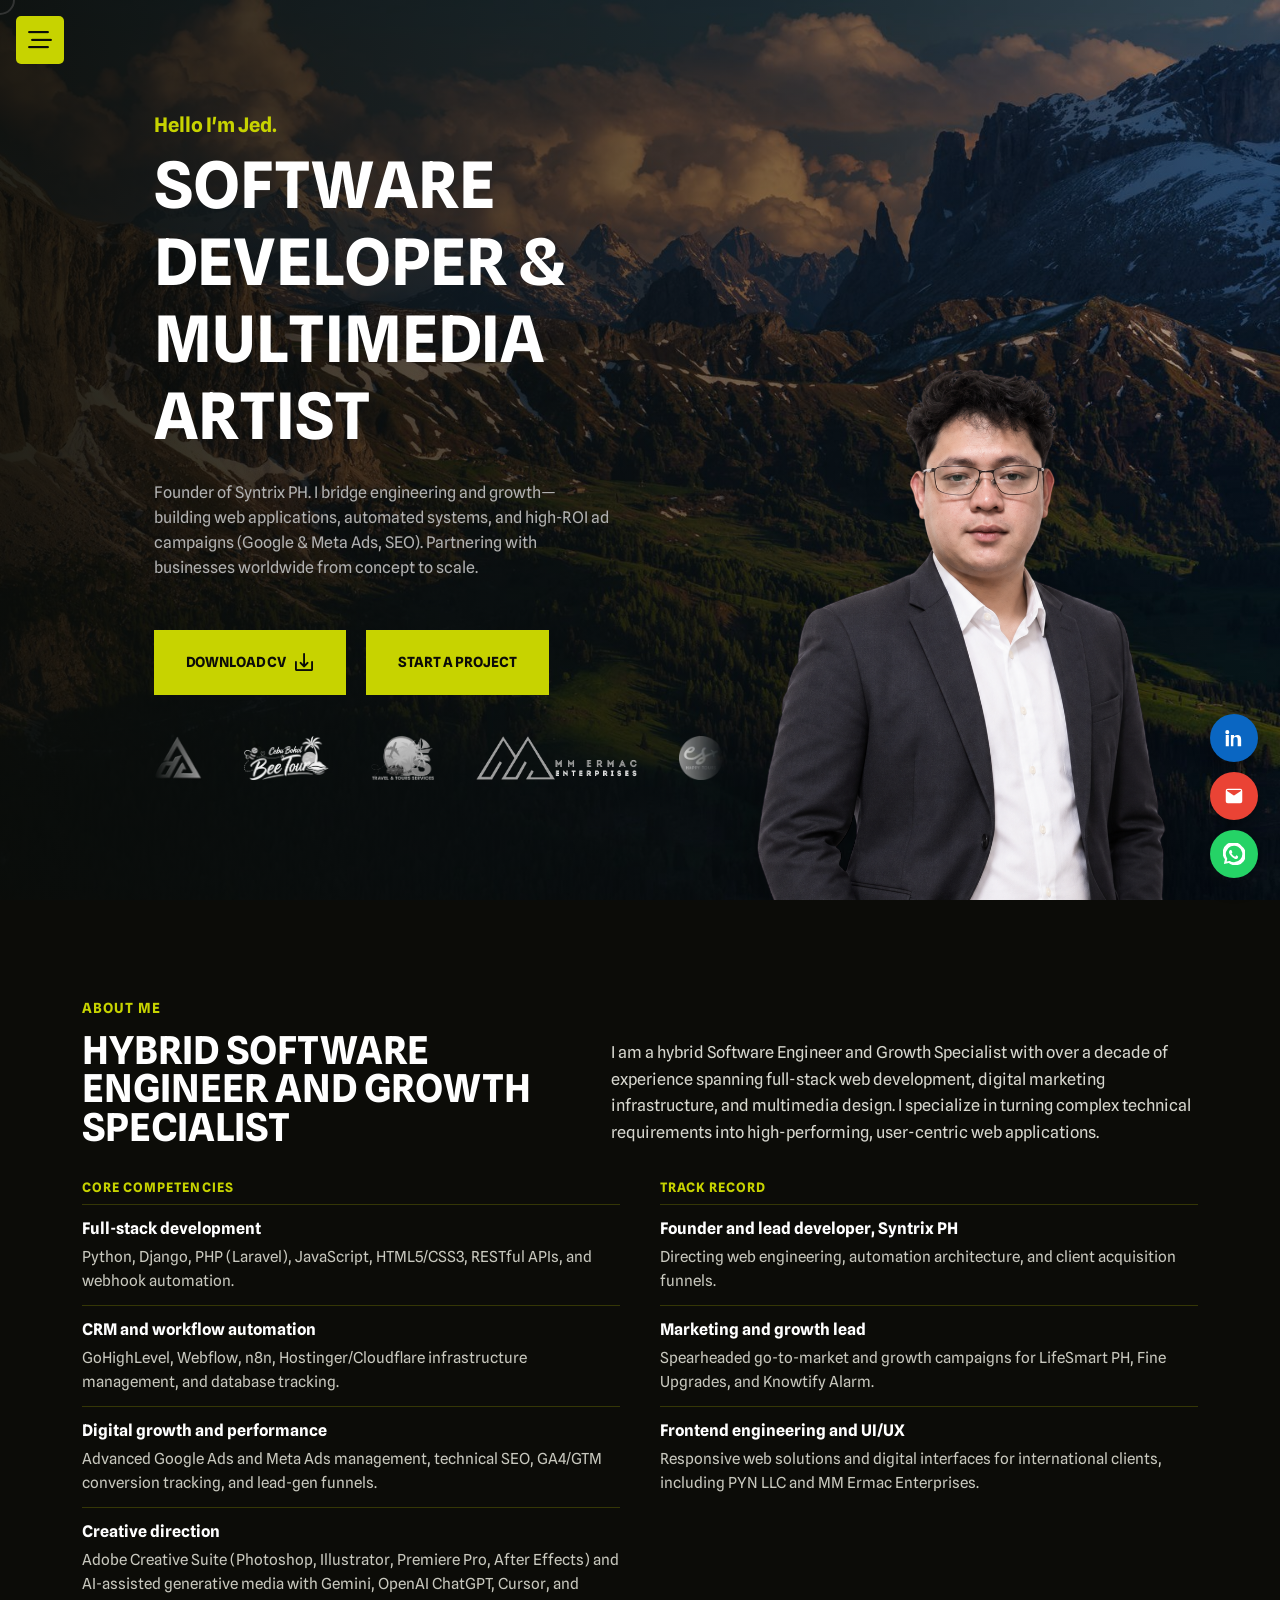
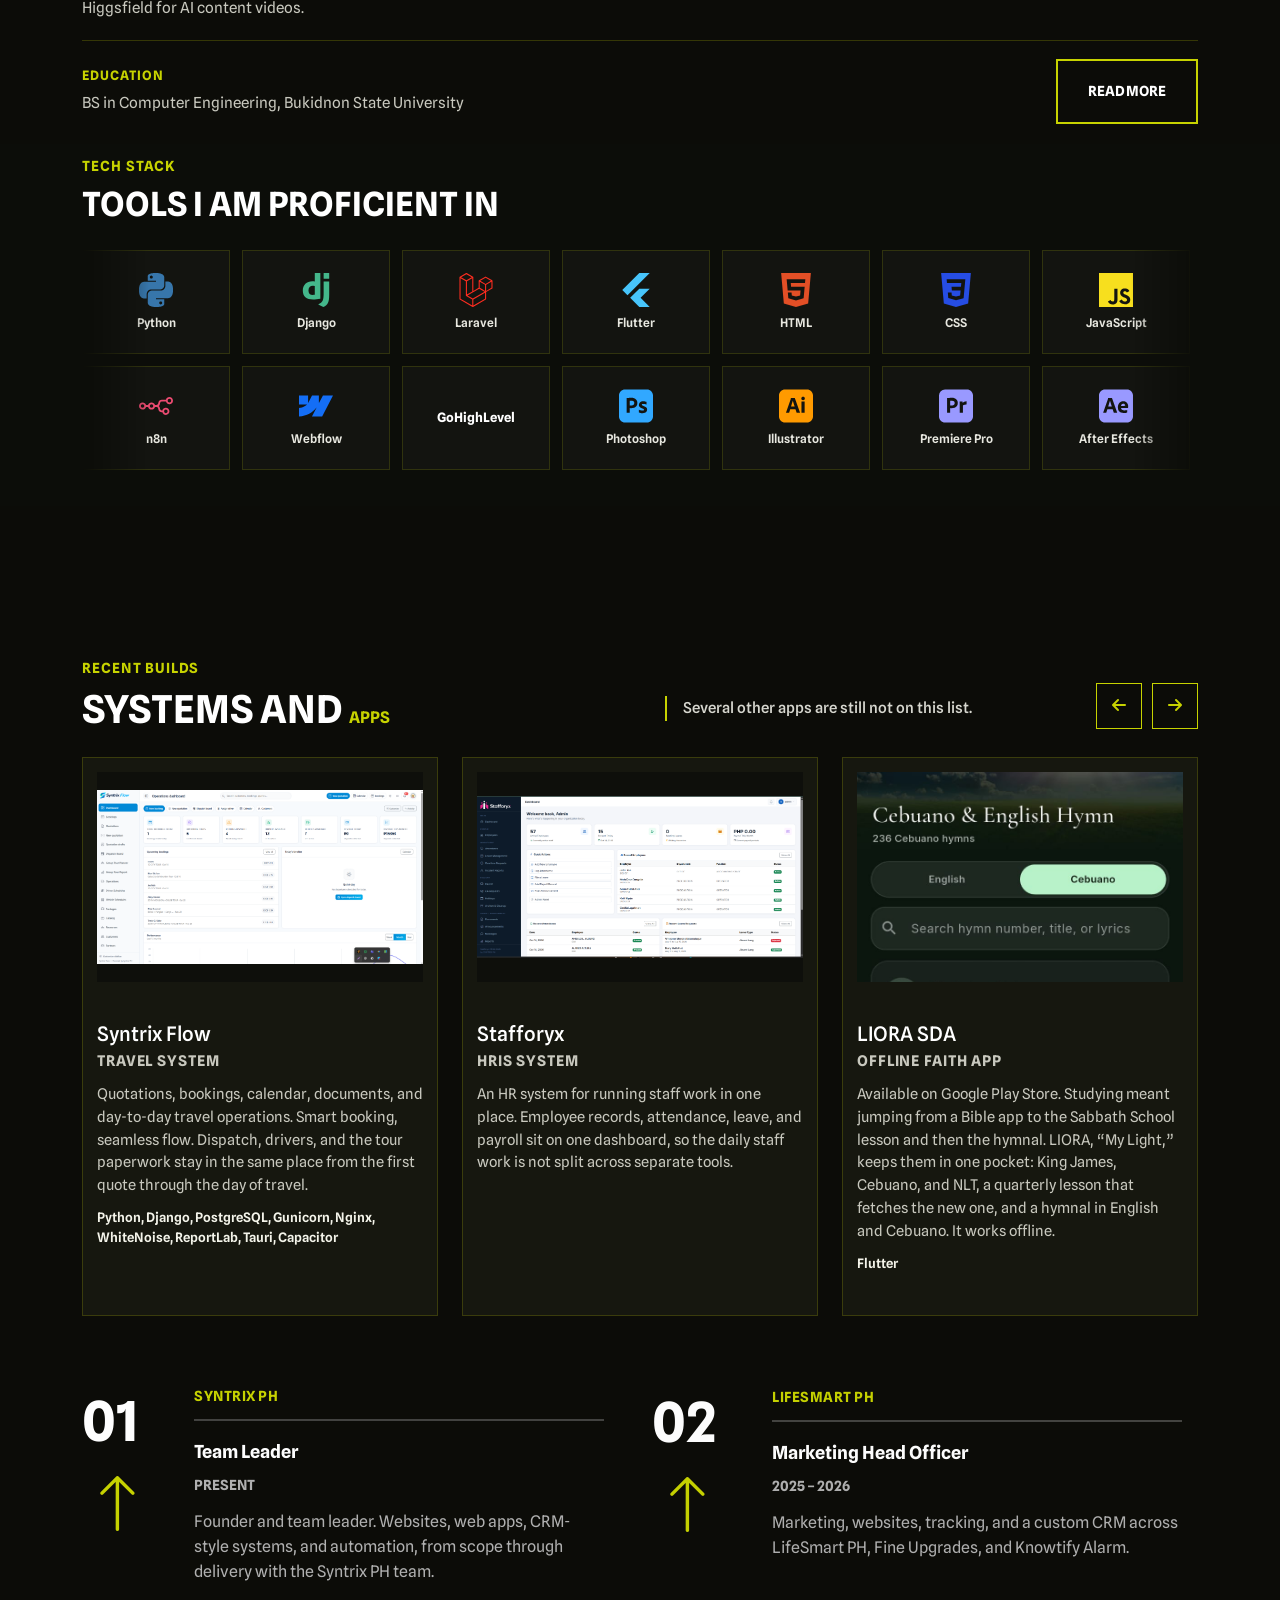
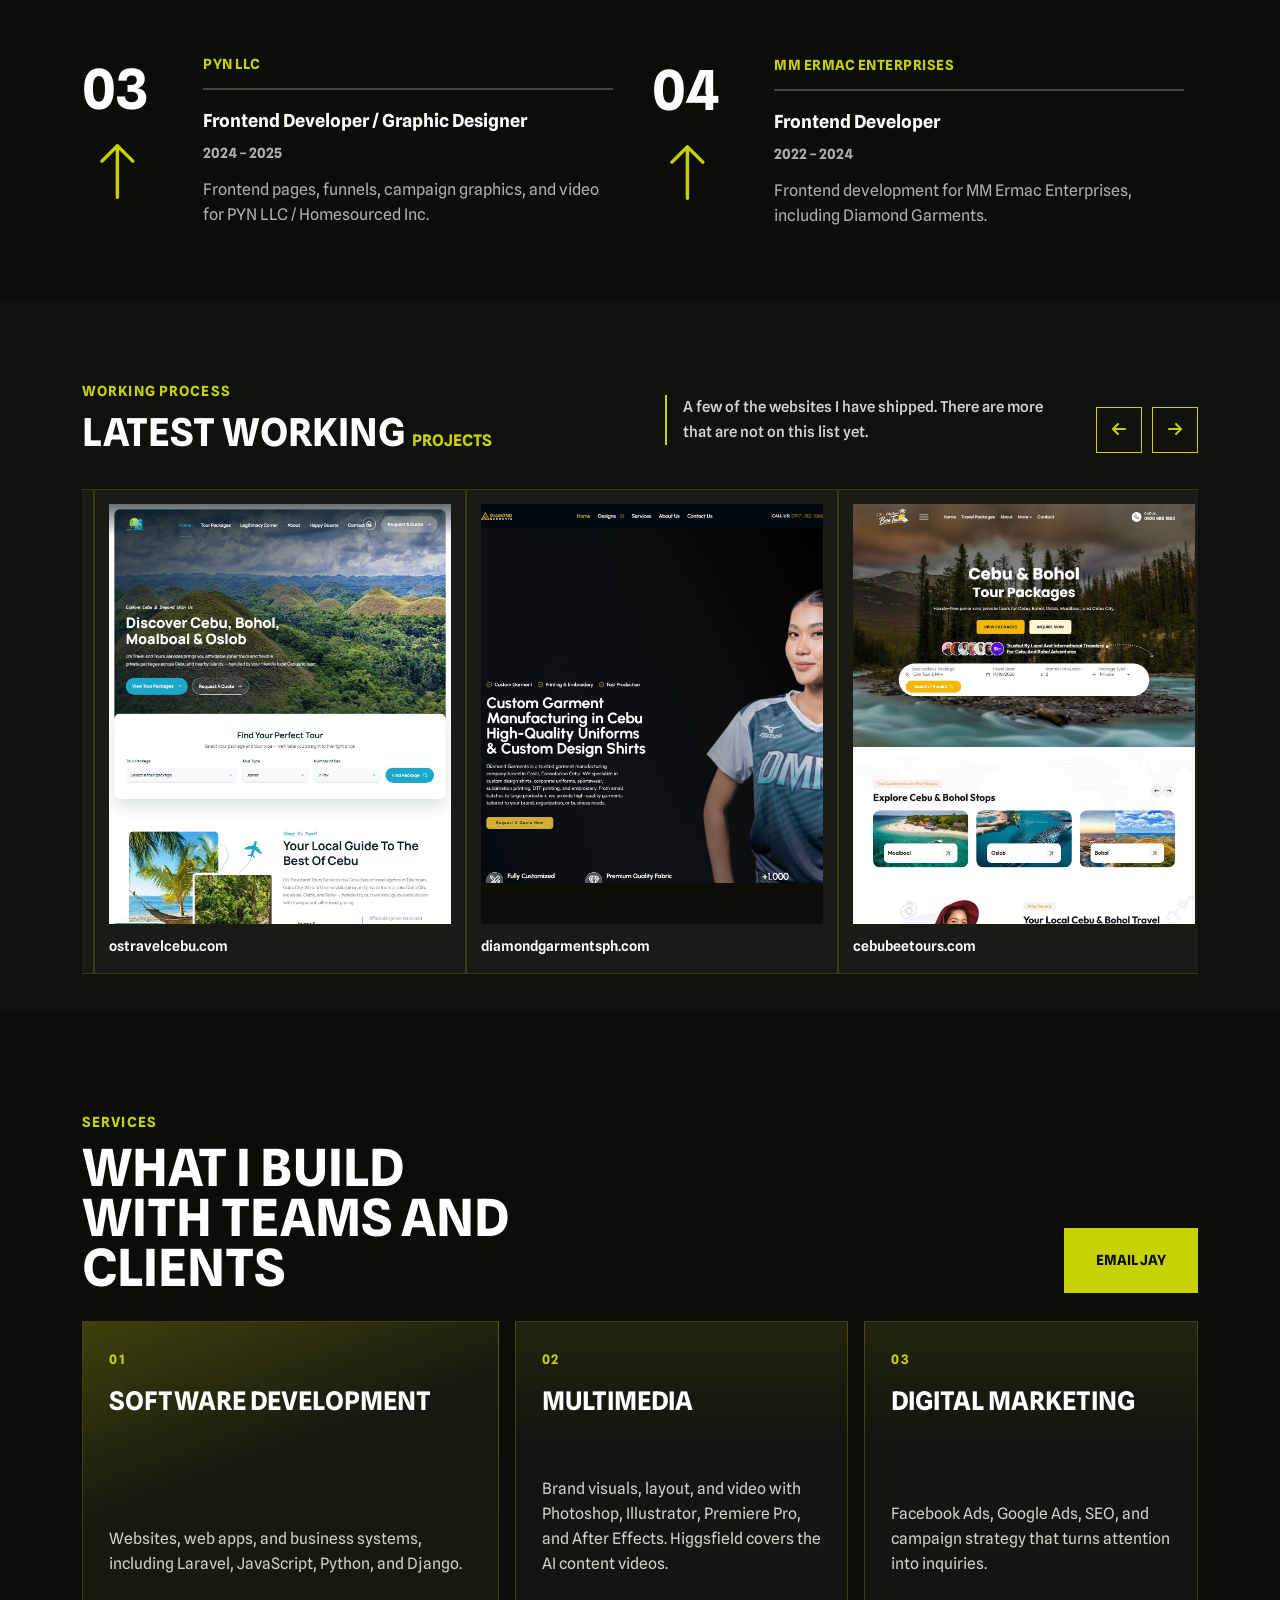
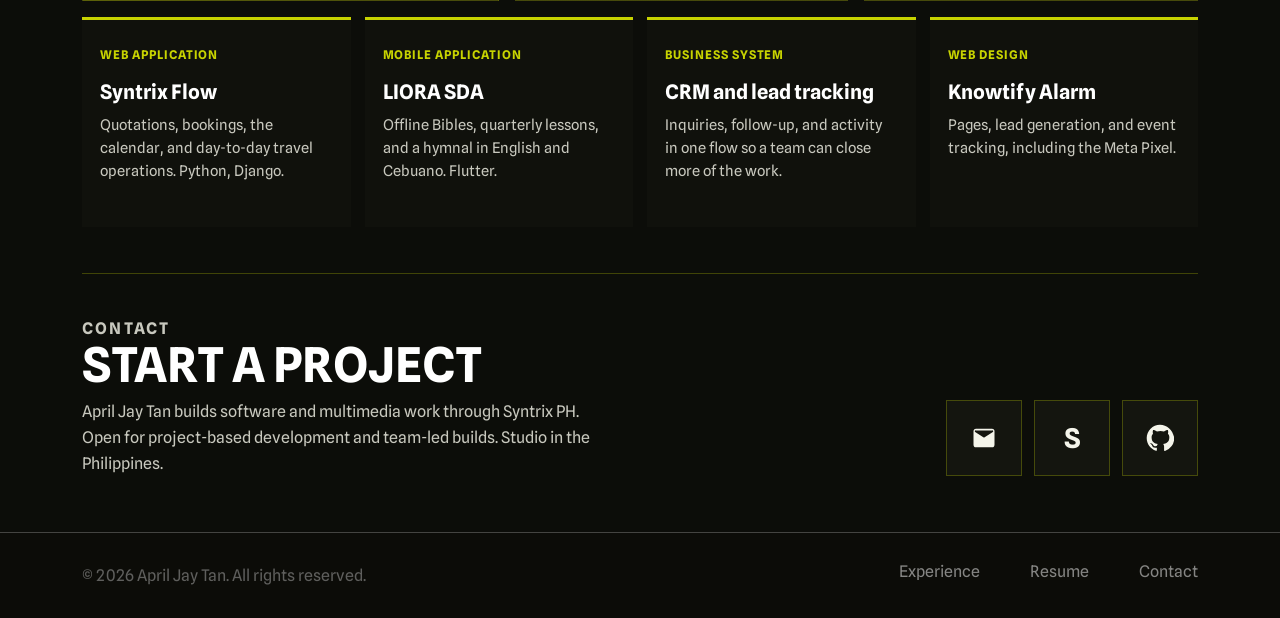
==== commit 272146ab: "Stop the phone page from jumping back to the top." ====
--- a/index.html
+++ b/index.html
@@ -555,6 +555,7 @@
             autoplaySpeed: 3200,
             dots: false,
             arrows: false,
+            accessibility: false,
             responsive: [
               { breakpoint: 1200, settings: { slidesToShow: 2 } },
               { breakpoint: 768, settings: { slidesToShow: 1 } }
@@ -573,6 +574,7 @@
           autoplaySpeed: 3400,
           dots: false,
           arrows: false,
+          accessibility: false,
           responsive: [
             { breakpoint: 1200, settings: { slidesToShow: 2 } },
             { breakpoint: 768, settings: { slidesToShow: 1 } }
--- a/css/custom.css
+++ b/css/custom.css
@@ -981,7 +981,8 @@
 .reach-wa { background: #25D366; }
 .reach-mail { background: #EA4335; }
 .reach-in { background: #0A66C2; }
-.progress-wrap { right: 23px !important; bottom: 196px !important; }
+.progress-wrap { right: 23px !important; bottom: 196px !important; pointer-events: none; }
+.progress-wrap.active-progress { pointer-events: auto; }
 @media (max-width: 767.98px) {
   .reach { right: 14px; bottom: 14px; }
   .progress-wrap { right: 15px !important; bottom: 188px !important; }
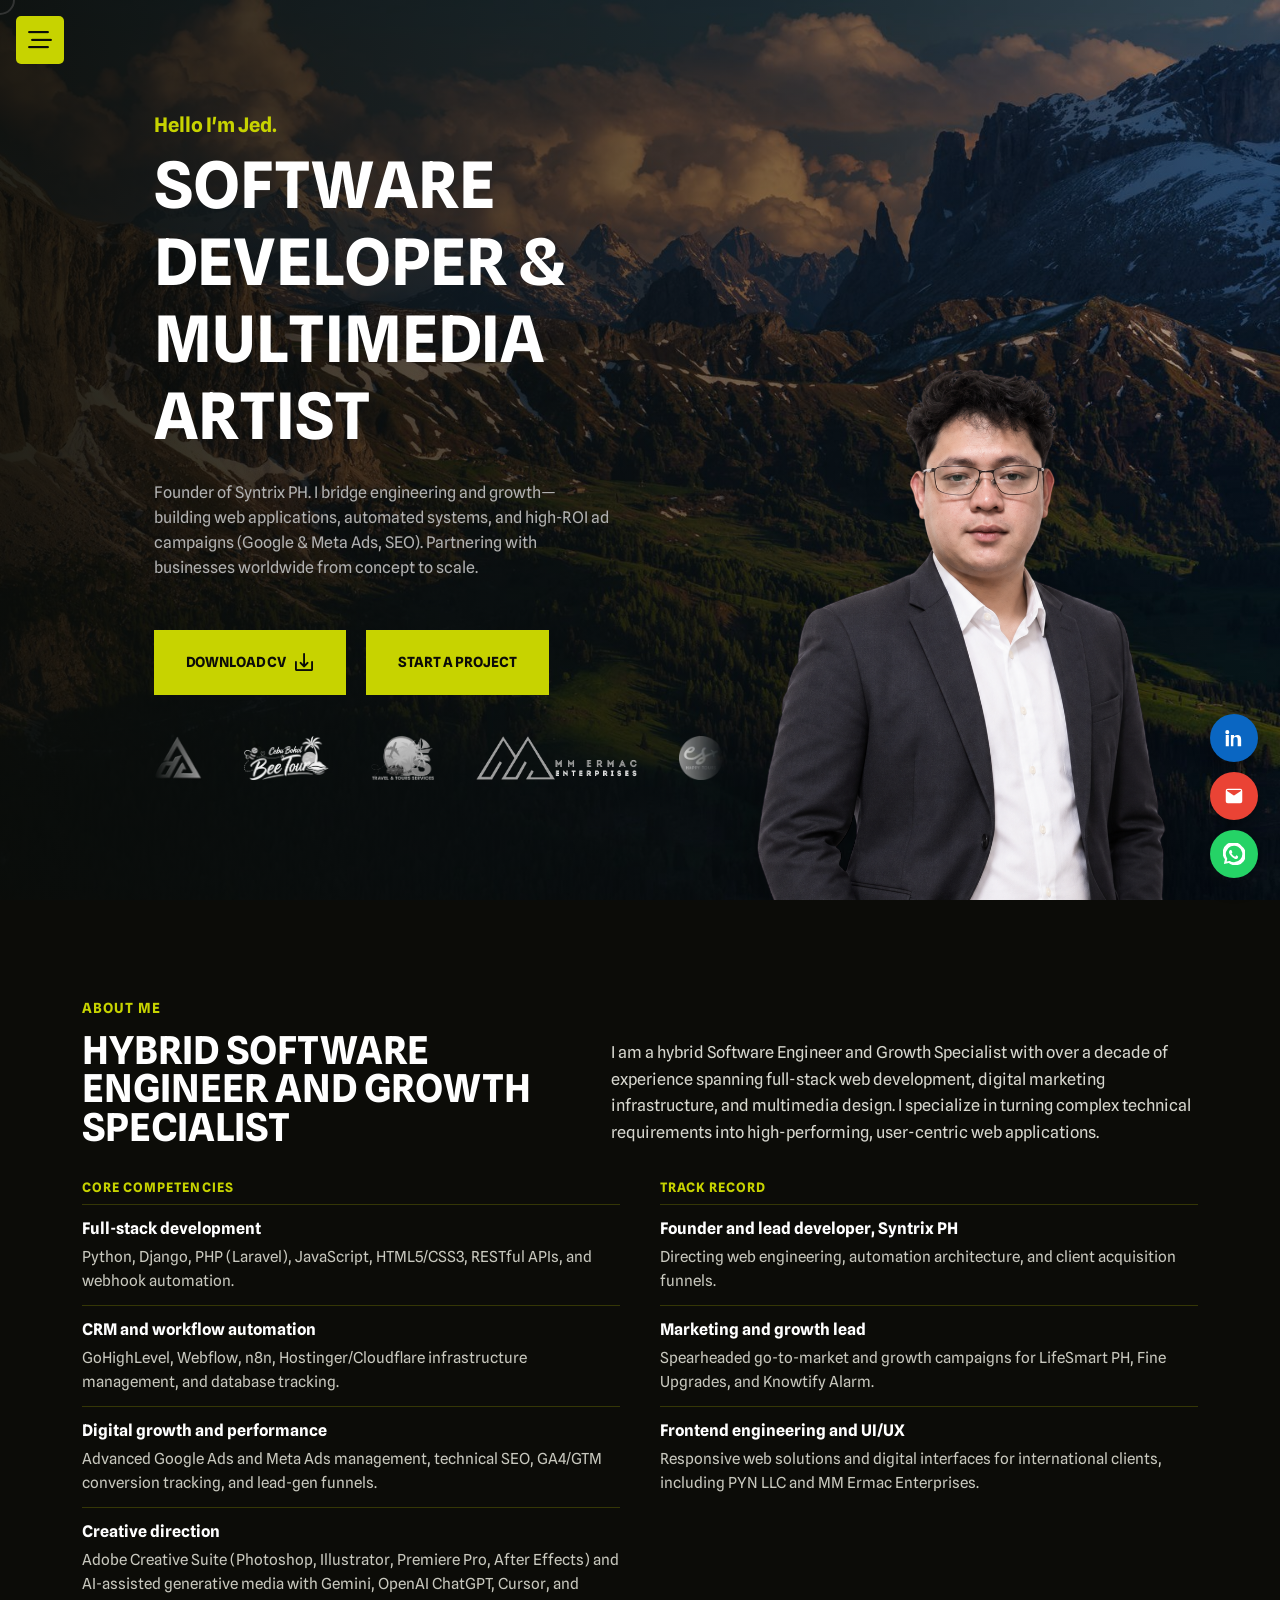
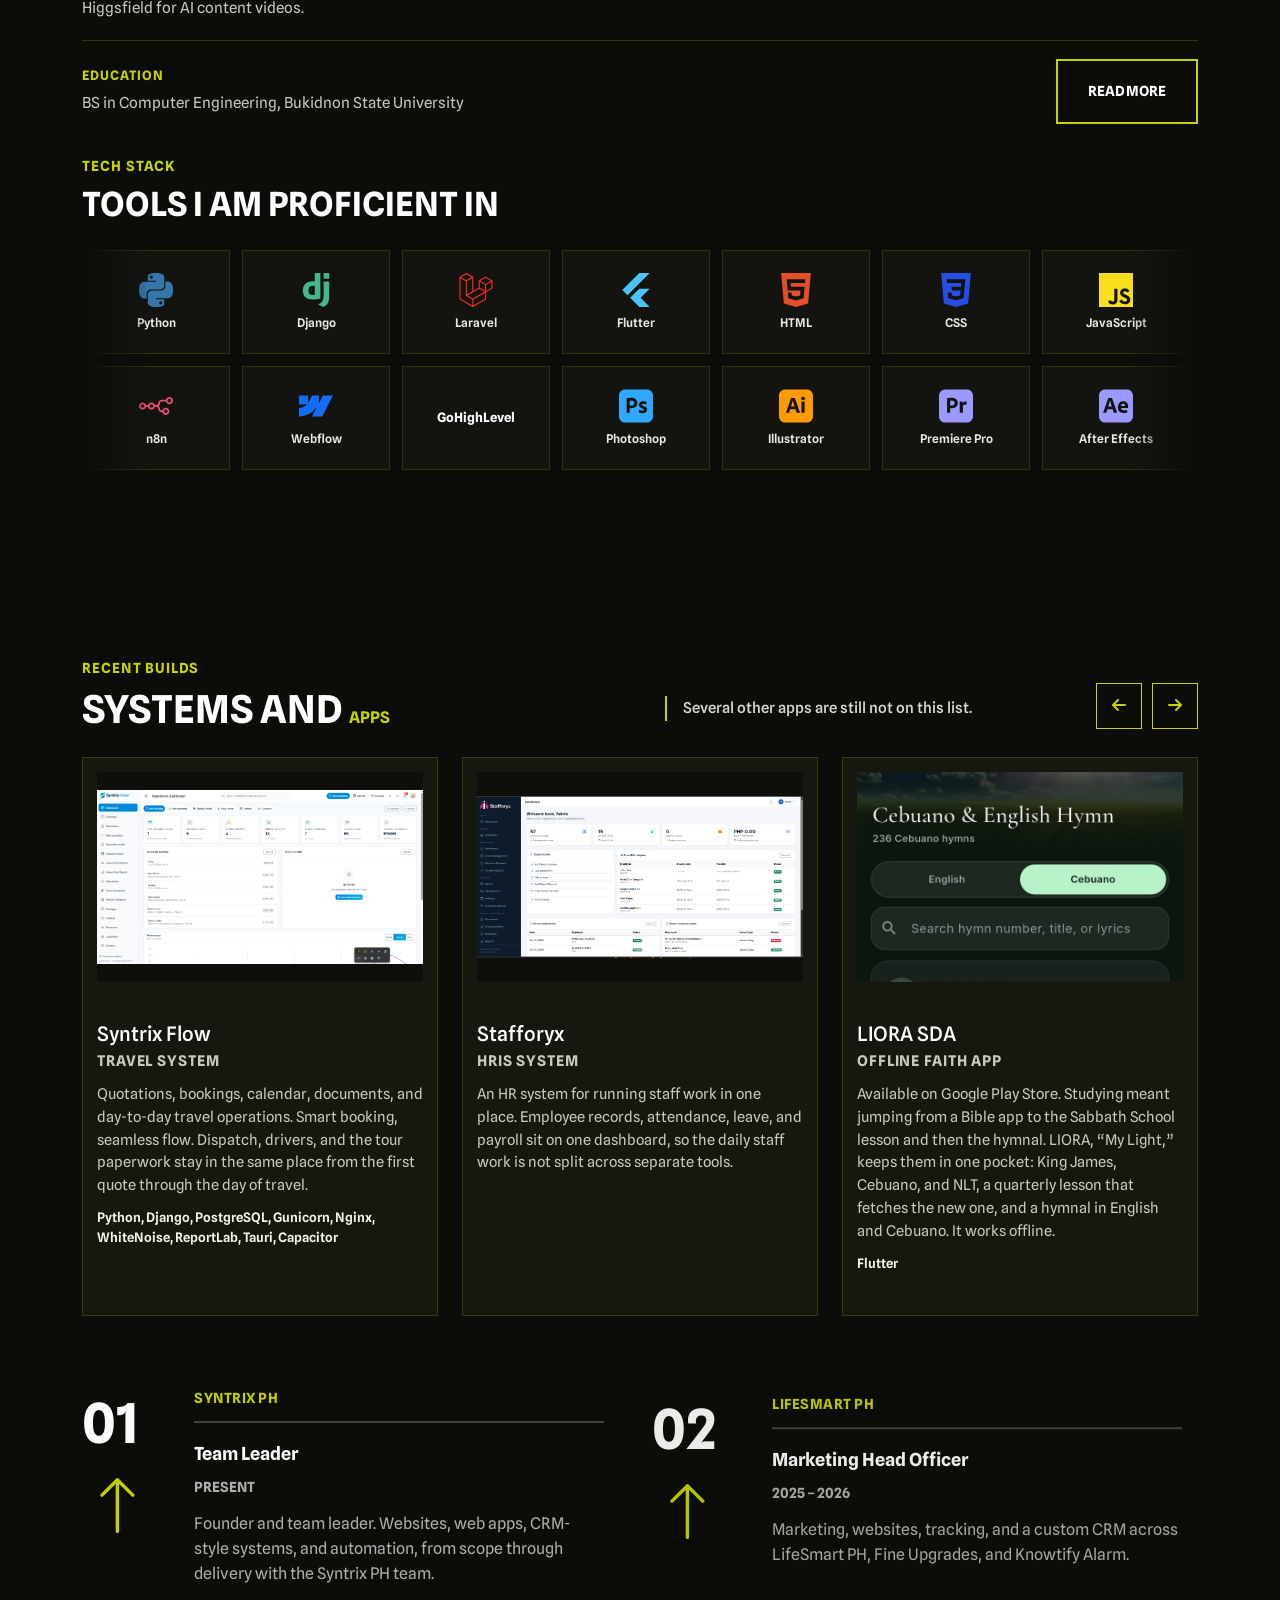
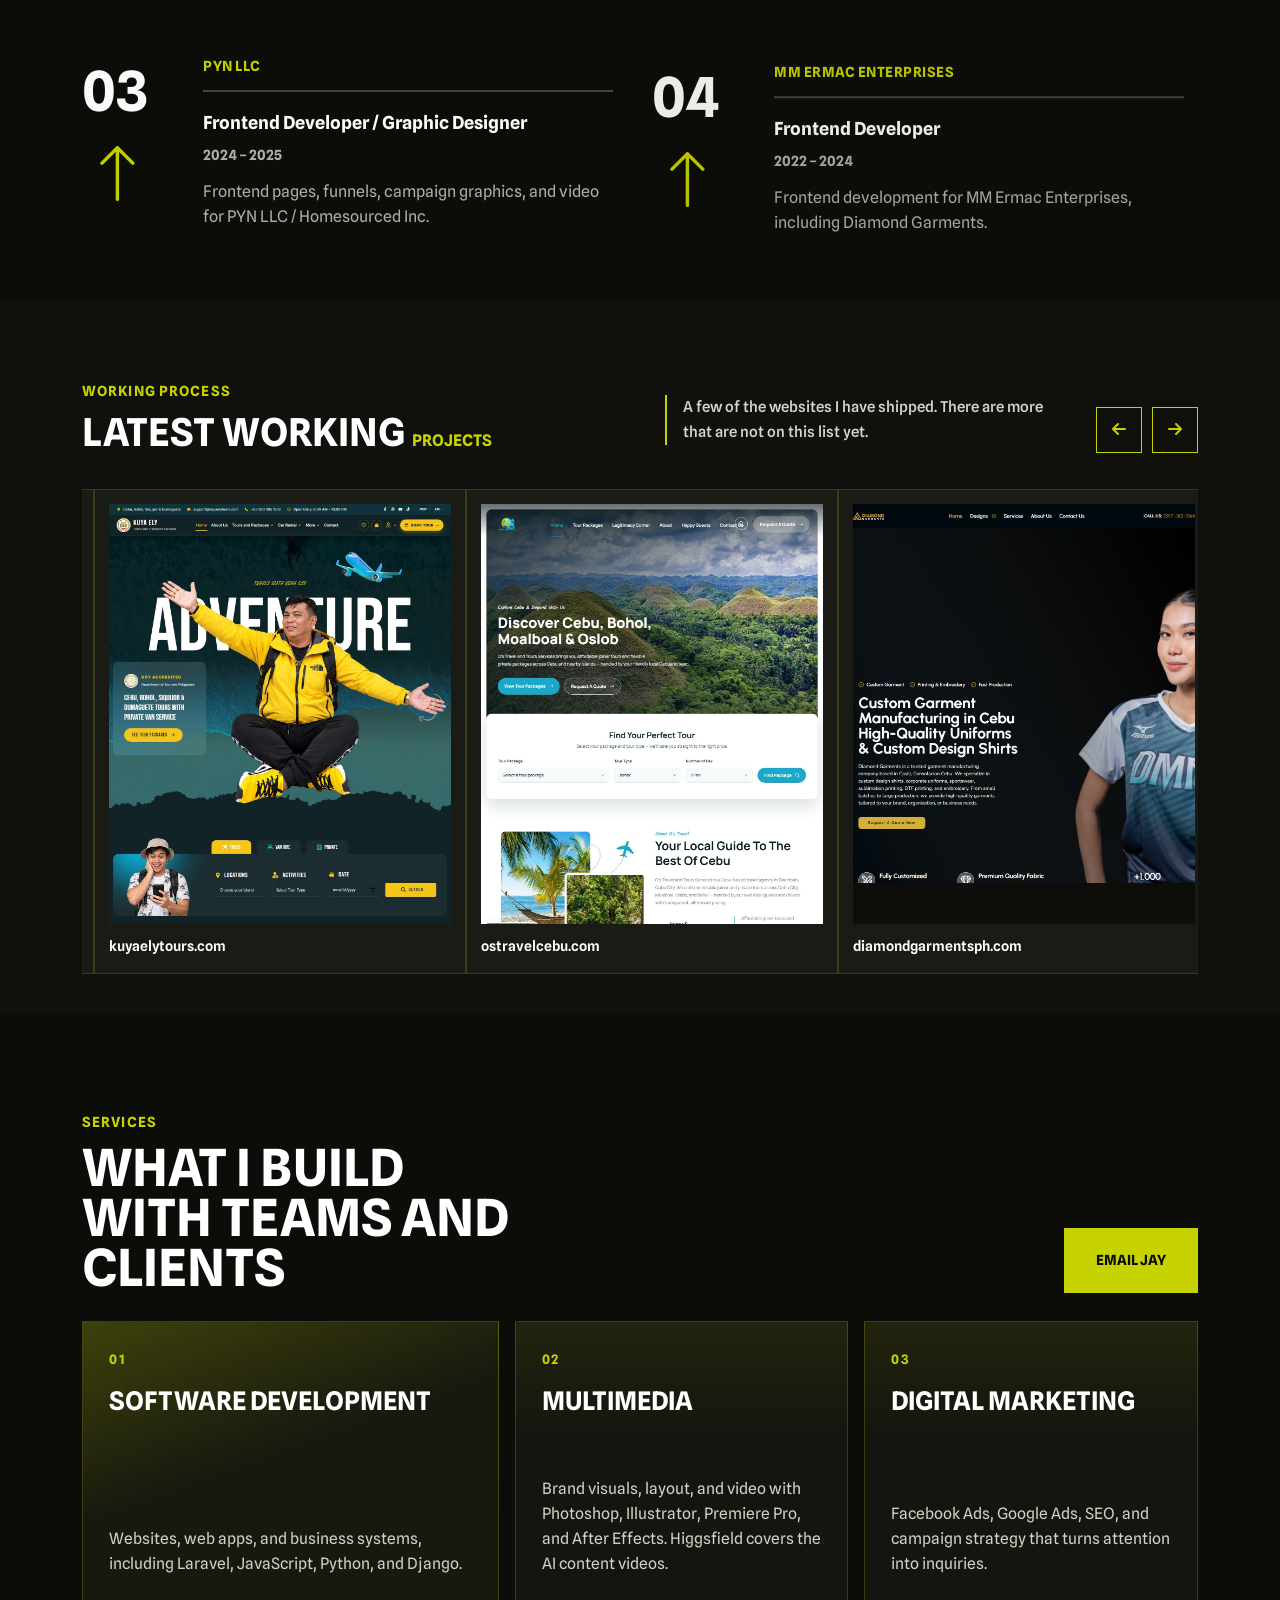
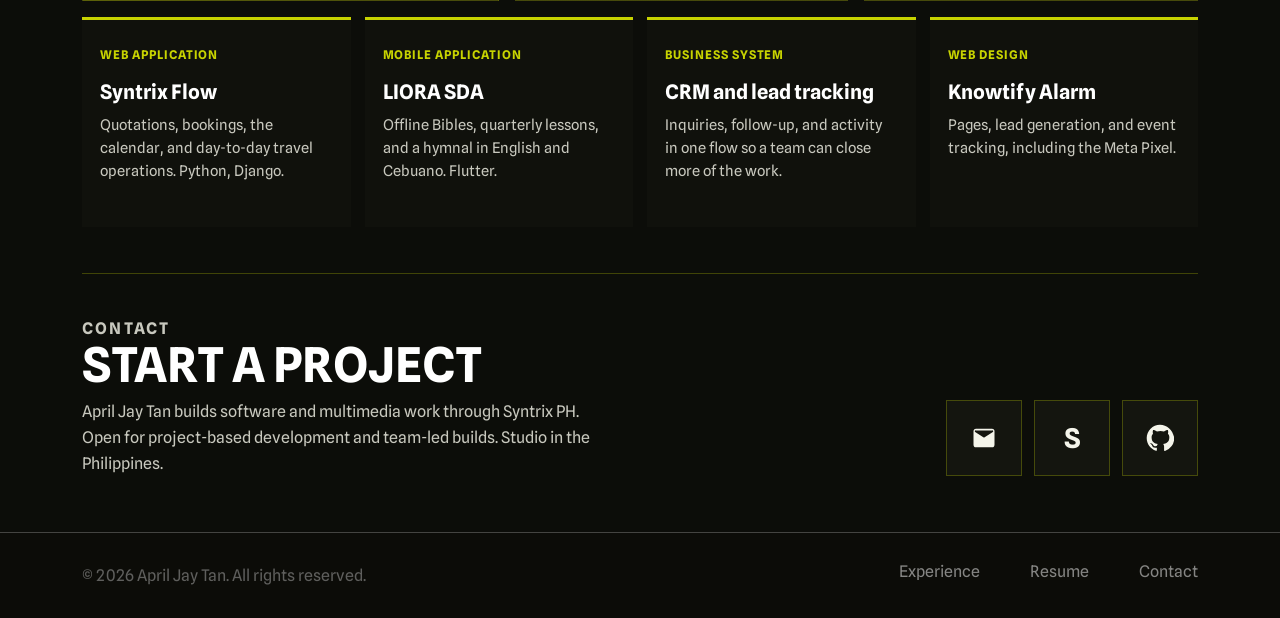
==== commit b360bb2e: "Stop iPhone Safari from snapping the page back to the top." ====
--- a/index.html
+++ b/index.html
@@ -546,6 +546,16 @@
       $(function () {
         if (typeof $.fn.slick !== "function") return;
 
+        function holdScroll($slider) {
+          $slider.on("beforeChange", function () {
+            var y = window.scrollY || window.pageYOffset || 0;
+            requestAnimationFrame(function () {
+              var now = window.scrollY || window.pageYOffset || 0;
+              if (y > 240 && now < 80) window.scrollTo(0, y);
+            });
+          });
+        }
+
         var $sites = $(".site-slider");
         if ($sites.length) {
           $sites.slick({
@@ -561,6 +571,7 @@
               { breakpoint: 768, settings: { slidesToShow: 1 } }
             ]
           });
+          holdScroll($sites);
           $(".site-prev").on("click", function () { $sites.slick("slickPrev"); });
           $(".site-next").on("click", function () { $sites.slick("slickNext"); });
         }
@@ -580,6 +591,7 @@
             { breakpoint: 768, settings: { slidesToShow: 1 } }
           ]
         });
+        holdScroll($builds);
         $(".build-prev").on("click", function () { $builds.slick("slickPrev"); });
         $(".build-next").on("click", function () { $builds.slick("slickNext"); });
 
--- a/css/custom.css
+++ b/css/custom.css
@@ -790,7 +790,10 @@
 }
 
 @media (max-width: 1199.98px) {
-  html, body { overflow-x: hidden; }
+  html, body { overflow-x: clip; scroll-behavior: auto !important; }
+  .progress-wrap { display: none !important; }
+  html.motion .rise,
+  html.motion .rise.show { transform: none; }
   .main { padding-top: 62px; }
   .mobile_menu_icon {
     top: 0 !important;
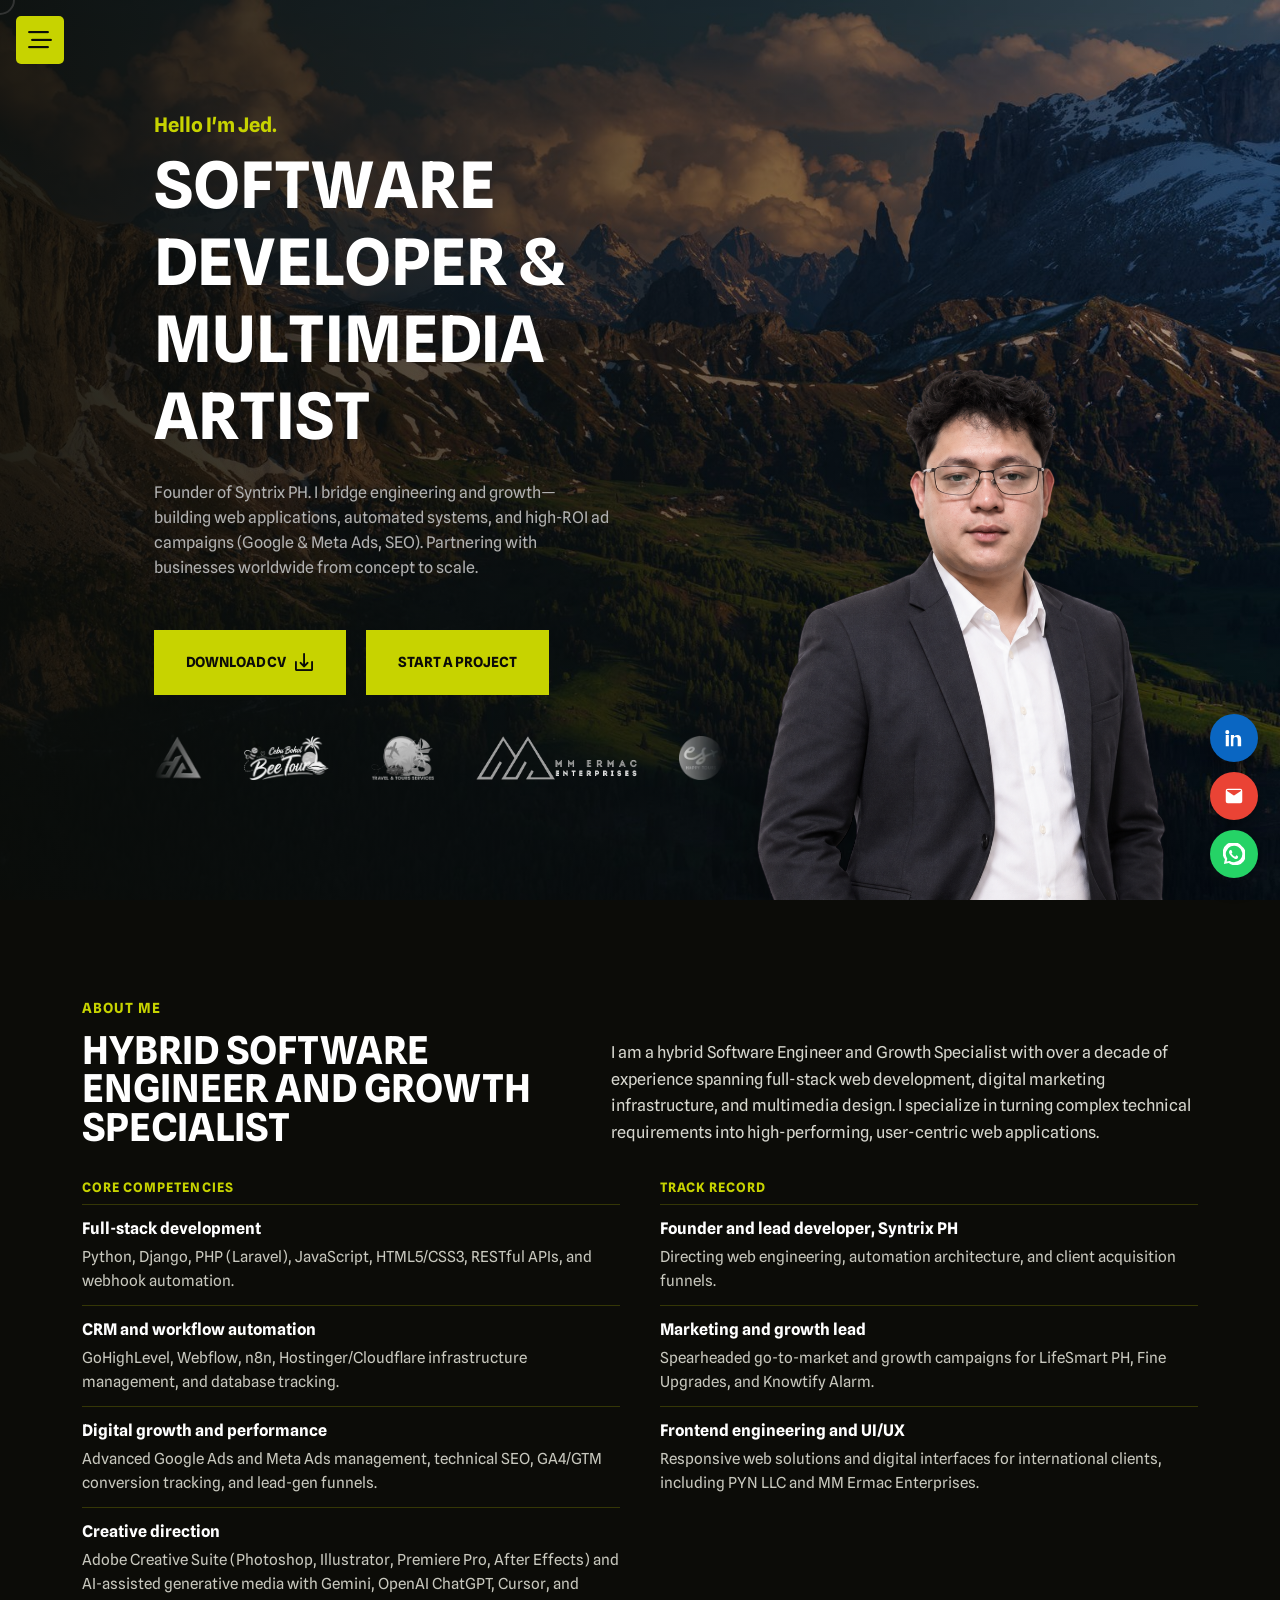
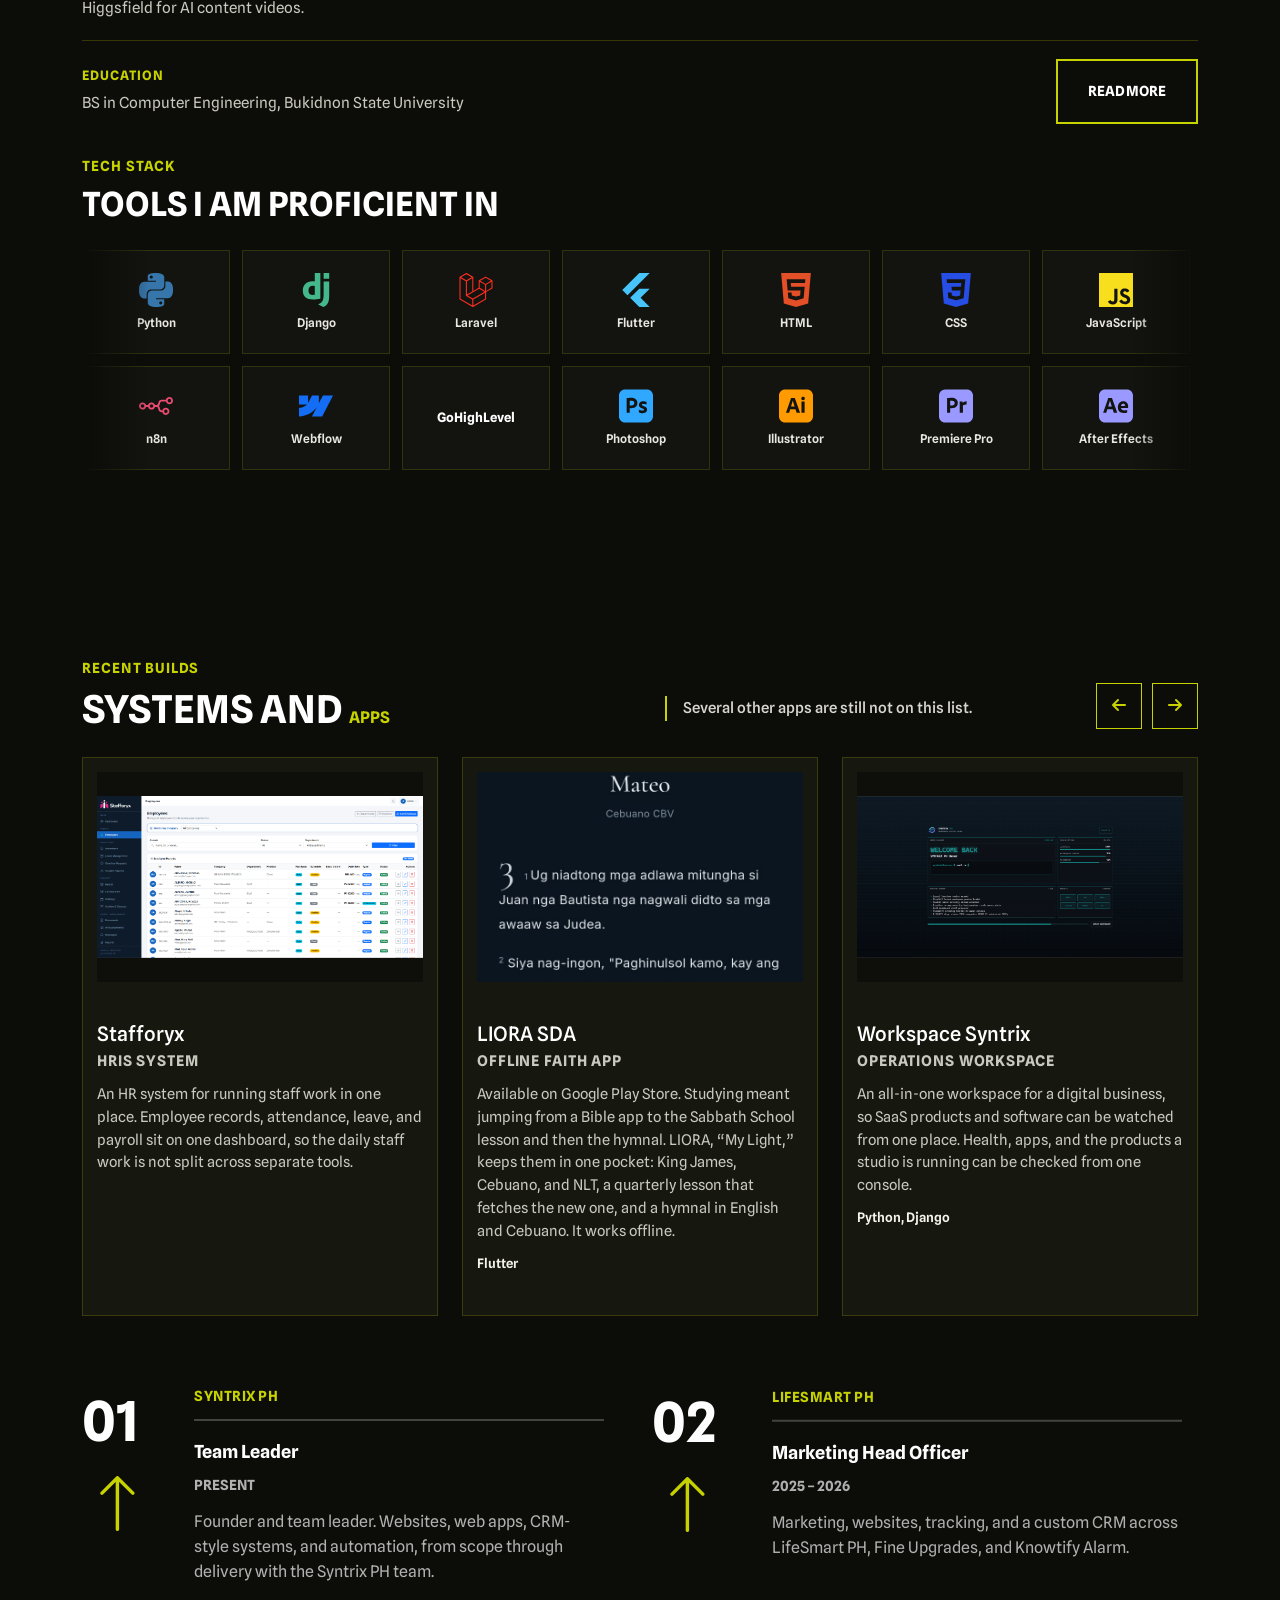
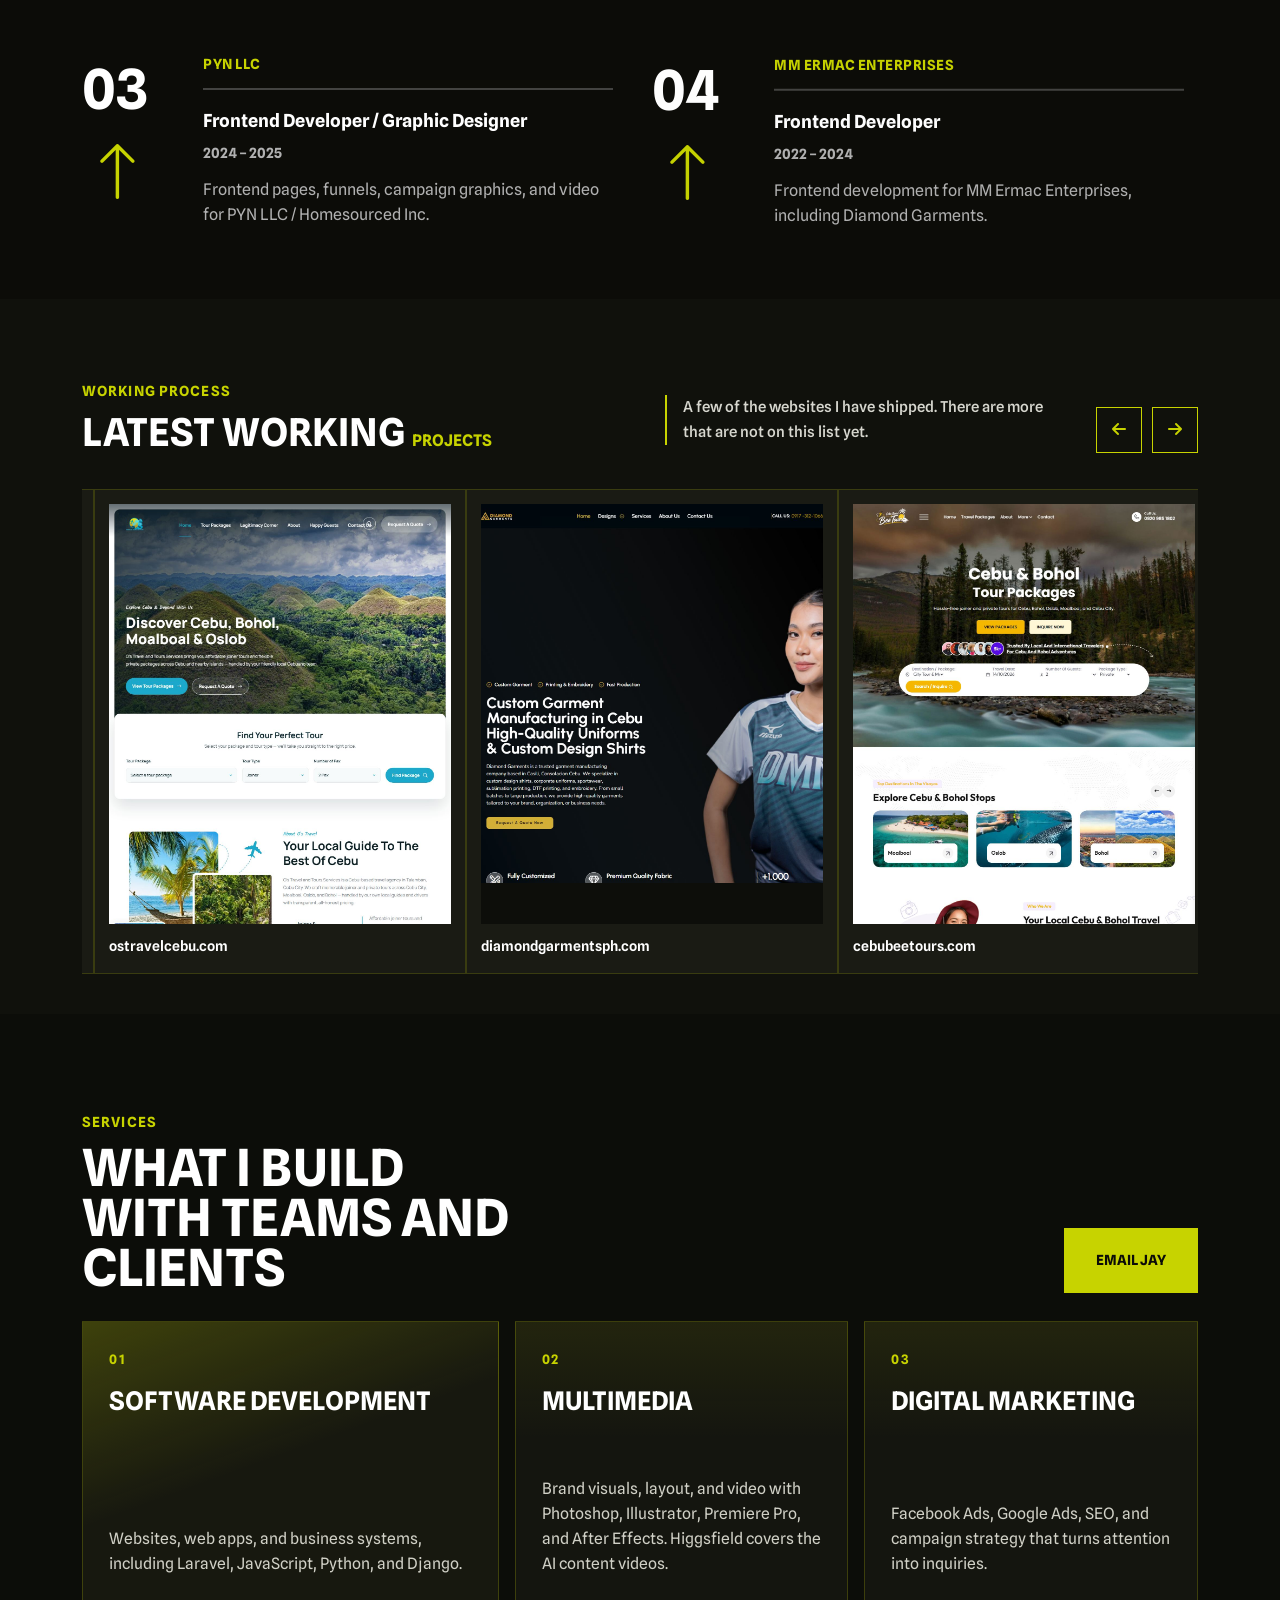
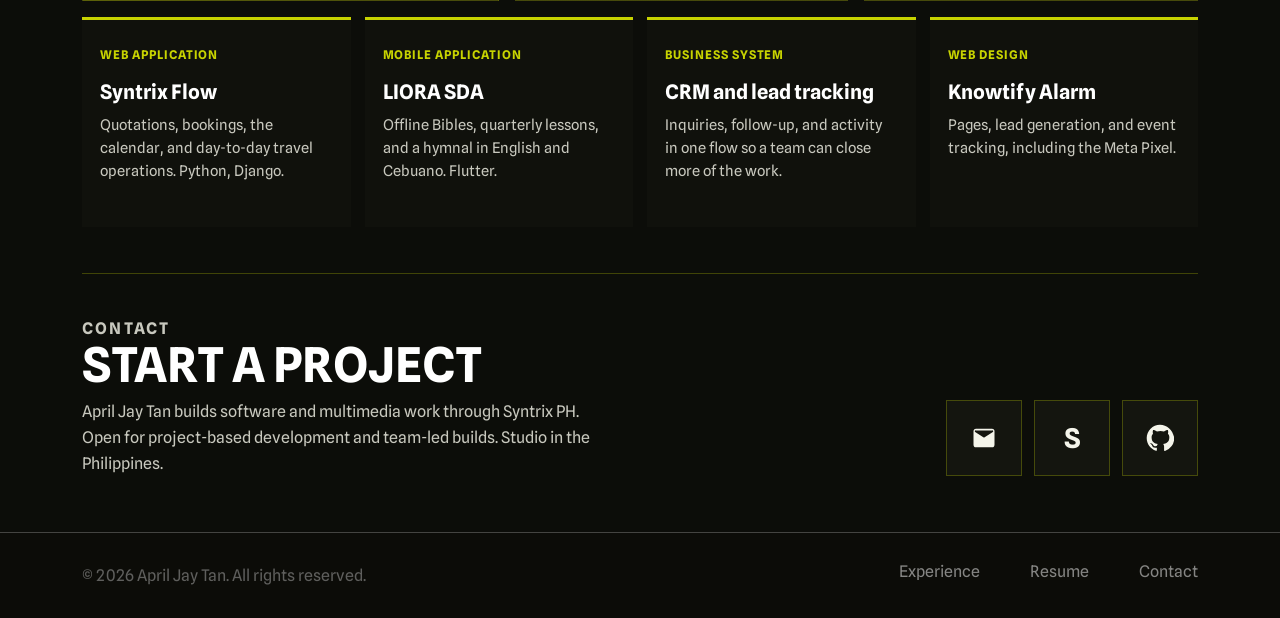
==== commit cca5e16b: "Open WhatsApp through its own address so iPhone Safari can trust it." ====
--- a/index.html
+++ b/index.html
@@ -517,7 +517,7 @@
     </div>
 
     <div class="reach">
-      <a class="reach-wa" href="https://wa.me/639608605034" target="_blank" rel="noopener" aria-label="WhatsApp">
+      <a class="reach-wa" href="https://api.whatsapp.com/send?phone=639608605034" target="_blank" rel="noopener" aria-label="WhatsApp">
         <svg viewBox="0 0 24 24" aria-hidden="true"><path fill="currentColor" d="M20.5 3.5A11 11 0 0 0 2.1 17.8L1 23l5.3-1.1A11 11 0 1 0 20.5 3.5zM12 21a9 9 0 0 1-4.6-1.3l-.3-.2-3.1.7.7-3-.2-.3A9 9 0 1 1 12 21zm5-6.6c-.3-.1-1.6-.8-1.8-.9-.3-.1-.5-.1-.7.2-.2.3-.8 1-.8 1.1-.2.2-.3.2-.6.1a7.4 7.4 0 0 1-3.7-3.2c-.2-.3 0-.5.1-.6l.5-.5c.1-.2.2-.3.2-.5 0-.1-.6-1.5-.8-2-.2-.6-.5-.5-.7-.5h-.5a1 1 0 0 0-.7.3 2.9 2.9 0 0 0-.9 2.2 5.1 5.1 0 0 0 1.1 2.7 11.8 11.8 0 0 0 4.6 4 3.4 3.4 0 0 0 2.2.6 2.5 2.5 0 0 0 1.7-1.1 2.1 2.1 0 0 0 .2-1.3c-.1-.1-.3-.2-.6-.3z"/></svg>
       </a>
       <a class="reach-mail" href="mailto:jay@jtanmediaworks.com" aria-label="Gmail">
